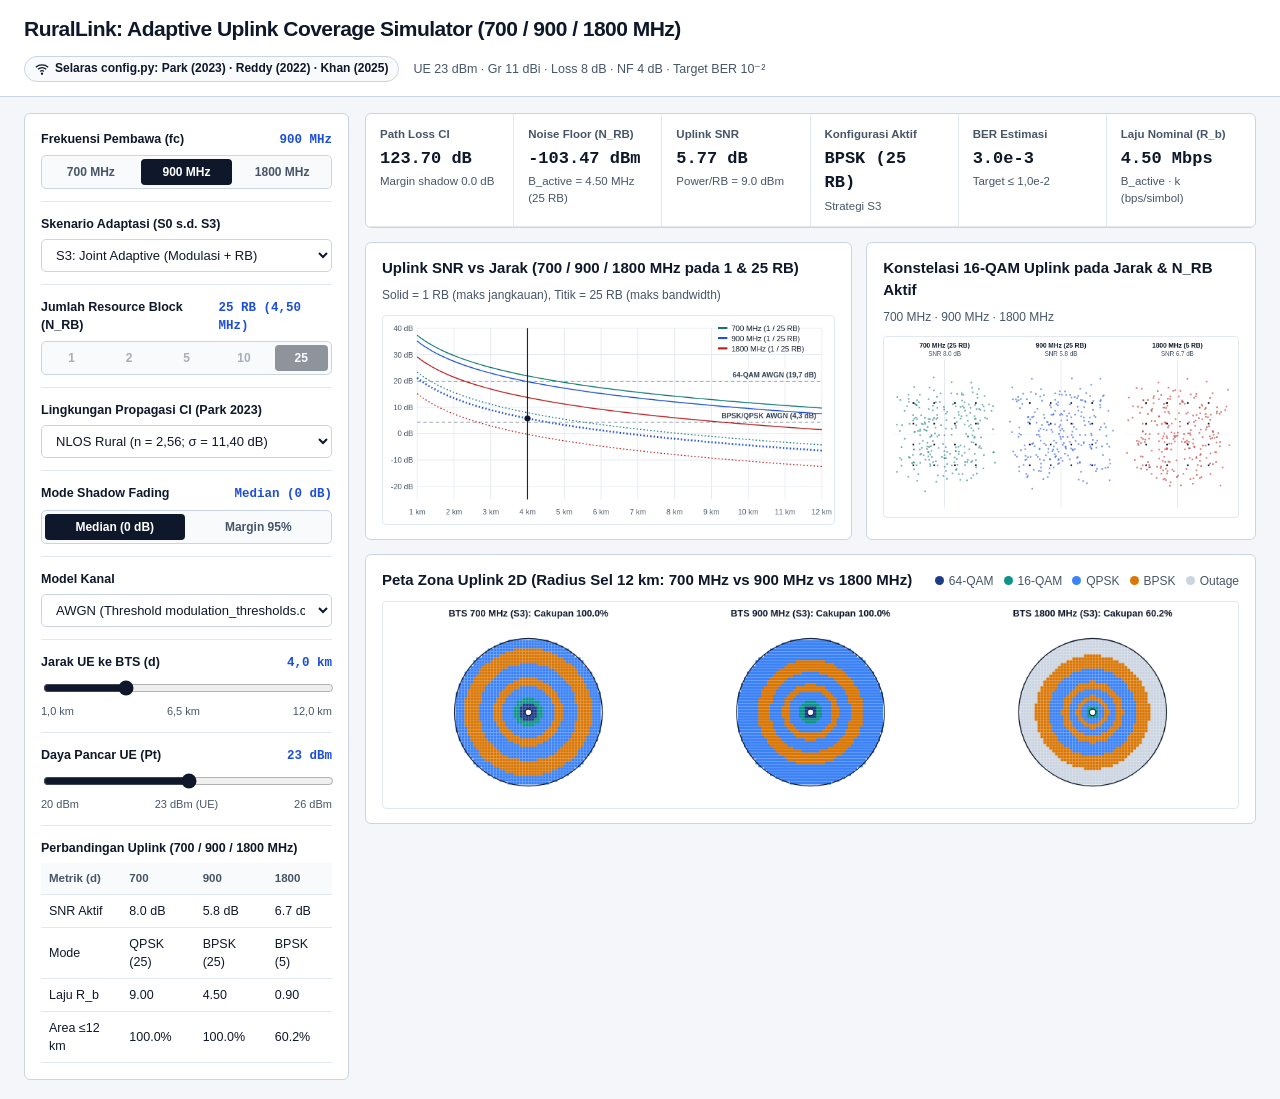
==== dashboard_rurallink.html @ 69328392 "feat: add standalone interactive RuralLink dashboard (700/900/1800 MHz)" ====
<!DOCTYPE html>
<html lang="id">
<head>
<meta charset="UTF-8" />
<meta name="viewport" content="width=device-width, initial-scale=1.0" />
<title>RuralLink: Adaptive Uplink Coverage Simulator (700 / 900 / 1800 MHz)</title>
<style>
  :root {
    --bg: #F4F6F9;
    --surface: #FFFFFF;
    --surface-alt: #F8FAFC;
    --ink: #0F172A;
    --ink-muted: #475569;
    --border: #CBD5E1;
    --border-soft: #E2E8F0;
    --accent-900: #1D4ED8;
    --accent-1800: #B91C1C;
    --accent-teal: #0F766E;
    --focus: #2563EB;
  }

  * { box-sizing: border-box; }

  ::selection {
    background: #DBEAFE;
    color: #0F172A;
  }

  ::-webkit-scrollbar { width: 8px; height: 8px; }
  ::-webkit-scrollbar-track { background: var(--bg); }
  ::-webkit-scrollbar-thumb { background: var(--border); border-radius: 4px; }
  ::-webkit-scrollbar-thumb:hover { background: var(--ink-muted); }

  body {
    margin: 0;
    background: var(--bg);
    color: var(--ink);
    font-family: -apple-system, BlinkMacSystemFont, "Segoe UI", Roboto, Helvetica, Arial, sans-serif;
    font-size: 14px;
    line-height: 1.45;
    -webkit-font-smoothing: antialiased;
  }

  .topbar {
    background: var(--surface);
    border-bottom: 1px solid var(--border);
    padding: 14px 24px;
    display: flex;
    flex-wrap: wrap;
    align-items: center;
    justify-content: space-between;
    gap: 12px;
  }

  .topbar h1 {
    margin: 0;
    font-size: 21px;
    font-weight: 700;
    letter-spacing: -0.025em;
    color: var(--ink);
  }

  .topbar-meta {
    font-size: 12.5px;
    color: var(--ink-muted);
    display: flex;
    gap: 14px;
    align-items: center;
    flex-wrap: wrap;
  }

  .pill-badge {
    display: inline-flex;
    align-items: center;
    gap: 6px;
    padding: 3px 10px;
    border: 1px solid var(--border);
    border-radius: 999px;
    background: var(--surface-alt);
    font-size: 12px;
    font-weight: 600;
    color: var(--ink);
    font-variant-numeric: tabular-nums;
  }

  .workbench {
    display: grid;
    grid-template-columns: 325px 1fr;
    gap: 16px;
    padding: 16px 24px 24px;
    max-width: 1480px;
    margin: 0 auto;
  }

  @media (max-width: 980px) {
    .workbench {
      grid-template-columns: 1fr;
      padding: 12px;
    }
  }

  .panel {
    background: var(--surface);
    border: 1px solid var(--border);
    border-radius: 6px;
  }

  .controls-rail {
    padding: 16px;
    display: flex;
    flex-direction: column;
    gap: 13px;
    align-self: start;
  }

  .control-group {
    display: flex;
    flex-direction: column;
    gap: 6px;
    padding-bottom: 12px;
    border-bottom: 1px solid var(--border-soft);
  }

  .control-group:last-of-type {
    border-bottom: none;
    padding-bottom: 0;
  }

  .control-label {
    display: flex;
    justify-content: space-between;
    align-items: baseline;
    font-size: 12.5px;
    font-weight: 600;
    color: var(--ink);
  }

  .val-readout {
    font-family: ui-monospace, SFMono-Regular, Menlo, Consolas, monospace;
    font-size: 12.5px;
    font-weight: 700;
    font-variant-numeric: tabular-nums;
    color: var(--accent-900);
  }

  .segmented {
    display: grid;
    gap: 4px;
    background: var(--surface-alt);
    border: 1px solid var(--border);
    border-radius: 5px;
    padding: 3px;
  }

  .segmented.two-col { grid-template-columns: repeat(2, 1fr); }
  .segmented.three-col { grid-template-columns: repeat(3, 1fr); }
  .segmented.five-col { grid-template-columns: repeat(5, 1fr); }

  .seg-btn {
    border: none;
    background: transparent;
    color: var(--ink-muted);
    font-size: 12px;
    font-weight: 600;
    padding: 6px 4px;
    border-radius: 4px;
    cursor: pointer;
    transition: background 0.12s ease, color 0.12s ease;
    font-variant-numeric: tabular-nums;
  }

  .seg-btn:hover {
    color: var(--ink);
    background: #E2E8F0;
  }

  .seg-btn.active {
    background: var(--ink);
    color: #FFFFFF;
  }

  .seg-btn:disabled {
    opacity: 0.45;
    cursor: not-allowed;
  }

  .seg-btn:focus-visible,
  select:focus-visible,
  input[type="range"]:focus-visible {
    outline: 2px solid var(--focus);
    outline-offset: 2px;
  }

  select {
    width: 100%;
    padding: 7px 10px;
    border: 1px solid var(--border);
    border-radius: 5px;
    background: var(--surface);
    color: var(--ink);
    font-size: 13px;
    font-weight: 500;
  }

  input[type="range"] {
    width: 100%;
    accent-color: var(--ink);
    cursor: pointer;
  }

  .range-bounds {
    display: flex;
    justify-content: space-between;
    font-size: 11px;
    color: var(--ink-muted);
    font-variant-numeric: tabular-nums;
  }

  .main-stage {
    display: flex;
    flex-direction: column;
    gap: 14px;
    min-width: 0;
  }

  .telemetry-strip {
    display: grid;
    grid-template-columns: repeat(6, 1fr);
    background: var(--surface);
    border: 1px solid var(--border);
    border-radius: 6px;
    overflow: hidden;
  }

  @media (max-width: 1180px) {
    .telemetry-strip { grid-template-columns: repeat(3, 1fr); }
  }

  @media (max-width: 600px) {
    .telemetry-strip { grid-template-columns: repeat(2, 1fr); }
  }

  .telemetry-cell {
    padding: 12px 14px;
    border-right: 1px solid var(--border-soft);
    border-bottom: 1px solid var(--border-soft);
  }

  .telemetry-cell:last-child { border-right: none; }

  .t-label {
    font-size: 11.5px;
    font-weight: 600;
    color: var(--ink-muted);
    margin-bottom: 4px;
  }

  .t-value {
    font-family: ui-monospace, SFMono-Regular, Menlo, Consolas, monospace;
    font-size: 17px;
    font-weight: 700;
    font-variant-numeric: tabular-nums;
    color: var(--ink);
  }

  .t-sub {
    font-size: 11.5px;
    color: var(--ink-muted);
    margin-top: 2px;
    font-variant-numeric: tabular-nums;
  }

  .charts-grid {
    display: grid;
    grid-template-columns: 1.25fr 1fr;
    gap: 14px;
  }

  @media (max-width: 1080px) {
    .charts-grid { grid-template-columns: 1fr; }
  }

  .chart-panel {
    padding: 14px 16px;
    display: flex;
    flex-direction: column;
    gap: 10px;
  }

  .chart-head {
    display: flex;
    justify-content: space-between;
    align-items: baseline;
    gap: 8px;
    flex-wrap: wrap;
  }

  .chart-head h2 {
    margin: 0;
    font-size: 15px;
    font-weight: 700;
    color: var(--ink);
  }

  .chart-note {
    font-size: 12px;
    color: var(--ink-muted);
  }

  canvas {
    width: 100%;
    display: block;
    background: #FFFFFF;
    border: 1px solid var(--border-soft);
    border-radius: 4px;
  }

  .compare-table {
    width: 100%;
    border-collapse: collapse;
    font-size: 12.5px;
    font-variant-numeric: tabular-nums;
  }

  .compare-table th,
  .compare-table td {
    padding: 7px 8px;
    text-align: left;
    border-bottom: 1px solid var(--border-soft);
  }

  .compare-table th {
    font-size: 11.5px;
    font-weight: 700;
    color: var(--ink-muted);
    background: var(--surface-alt);
  }

  .dot {
    display: inline-block;
    width: 9px;
    height: 9px;
    border-radius: 50%;
    margin-right: 5px;
  }
</style>
</head>
<body>
  <header class="topbar">
    <h1>RuralLink: Adaptive Uplink Coverage Simulator (700 / 900 / 1800 MHz)</h1>
    <div class="topbar-meta">
      <span class="pill-badge">
        <svg width="14" height="14" viewBox="0 0 24 24" fill="none" stroke="currentColor" stroke-width="2" aria-hidden="true">
          <path d="M5 12.55a11 11 0 0 1 14.08 0"/><path d="M1.42 9a16 16 0 0 1 21.16 0"/><path d="M8.53 16.11a6 6 0 0 1 6.95 0"/><circle cx="12" cy="20" r="1"/>
        </svg>
        Selaras config.py: Park (2023) · Reddy (2022) · Khan (2025)
      </span>
      <span>UE 23 dBm · Gr 11 dBi · Loss 8 dB · NF 4 dB · Target BER 10⁻²</span>
    </div>
  </header>

  <main class="workbench">
    <aside class="panel controls-rail" aria-label="Panel Parameter Uplink RuralLink">
      <div class="control-group">
        <div class="control-label">
          <span>Frekuensi Pembawa (fc)</span>
          <span class="val-readout" id="lblFreq">900 MHz</span>
        </div>
        <div class="segmented three-col" role="group" aria-label="Pilih Frekuensi">
          <button type="button" class="seg-btn" data-freq="700" aria-pressed="false">700 MHz</button>
          <button type="button" class="seg-btn active" data-freq="900" aria-pressed="true">900 MHz</button>
          <button type="button" class="seg-btn" data-freq="1800" aria-pressed="false">1800 MHz</button>
        </div>
      </div>

      <div class="control-group">
        <label class="control-label" for="selStrategy">Skenario Adaptasi (S0 s.d. S3)</label>
        <select id="selStrategy">
          <option value="S3" selected>S3: Joint Adaptive (Modulasi + RB)</option>
          <option value="S1">S1: Adaptive Modulasi (Fixed 25 RB)</option>
          <option value="S2">S2: Adaptive Bandwidth (Fixed QPSK)</option>
          <option value="S0">S0: Baseline Fixed (QPSK + 25 RB)</option>
          <option value="MANUAL">Manual (Kunci N_RB Pilihan)</option>
        </select>
      </div>

      <div class="control-group">
        <div class="control-label">
          <span>Jumlah Resource Block (N_RB)</span>
          <span class="val-readout" id="lblRb">25 RB (4,50 MHz)</span>
        </div>
        <div class="segmented five-col" role="group" aria-label="Pilih Jumlah RB">
          <button type="button" class="seg-btn" data-rb="1" aria-pressed="false">1</button>
          <button type="button" class="seg-btn" data-rb="2" aria-pressed="false">2</button>
          <button type="button" class="seg-btn" data-rb="5" aria-pressed="false">5</button>
          <button type="button" class="seg-btn" data-rb="10" aria-pressed="false">10</button>
          <button type="button" class="seg-btn active" data-rb="25" aria-pressed="true">25</button>
        </div>
      </div>

      <div class="control-group">
        <label class="control-label" for="selEnv">Lingkungan Propagasi CI (Park 2023)</label>
        <select id="selEnv">
          <option value="NLOS" selected>NLOS Rural (n = 2,56; σ = 11,40 dB)</option>
          <option value="LOS">LOS Rural (n = 2,16; σ = 3,07 dB)</option>
        </select>
      </div>

      <div class="control-group">
        <div class="control-label">
          <span>Mode Shadow Fading</span>
          <span class="val-readout" id="lblShadow">Median (0 dB)</span>
        </div>
        <div class="segmented two-col" role="group" aria-label="Mode Shadow Fading">
          <button type="button" class="seg-btn active" data-shadow="median" aria-pressed="true">Median (0 dB)</button>
          <button type="button" class="seg-btn" data-shadow="margin95" aria-pressed="false">Margin 95%</button>
        </div>
      </div>

      <div class="control-group">
        <label class="control-label" for="selChannel">Model Kanal</label>
        <select id="selChannel">
          <option value="AWGN" selected>AWGN (Threshold modulation_thresholds.csv)</option>
          <option value="Rayleigh">Rayleigh Fading (Multipath NLOS)</option>
        </select>
      </div>

      <div class="control-group">
        <label class="control-label" for="rngDist">
          <span>Jarak UE ke BTS (d)</span>
          <span class="val-readout" id="lblDist">4,0 km</span>
        </label>
        <input id="rngDist" type="range" min="1.0" max="12.0" step="0.2" value="4.0" />
        <div class="range-bounds"><span>1,0 km</span><span>6,5 km</span><span>12,0 km</span></div>
      </div>

      <div class="control-group">
        <label class="control-label" for="rngPt">
          <span>Daya Pancar UE (Pt)</span>
          <span class="val-readout" id="lblPt">23 dBm</span>
        </label>
        <input id="rngPt" type="range" min="20" max="26" step="1" value="23" />
        <div class="range-bounds"><span>20 dBm</span><span>23 dBm (UE)</span><span>26 dBm</span></div>
      </div>

      <div class="control-group">
        <div class="control-label"><span>Perbandingan Uplink (700 / 900 / 1800 MHz)</span></div>
        <table class="compare-table" aria-label="Perbandingan 700, 900, dan 1800 MHz">
          <thead>
            <tr>
              <th>Metrik (d)</th>
              <th>700</th>
              <th>900</th>
              <th>1800</th>
            </tr>
          </thead>
          <tbody>
            <tr>
              <td>SNR Aktif</td>
              <td id="cmpSnr700">-</td>
              <td id="cmpSnr900">-</td>
              <td id="cmpSnr1800">-</td>
            </tr>
            <tr>
              <td>Mode</td>
              <td id="cmpMod700">-</td>
              <td id="cmpMod900">-</td>
              <td id="cmpMod1800">-</td>
            </tr>
            <tr>
              <td>Laju R_b</td>
              <td id="cmpRate700">-</td>
              <td id="cmpRate900">-</td>
              <td id="cmpRate1800">-</td>
            </tr>
            <tr>
              <td>Area ≤12 km</td>
              <td id="cmpCov700">-</td>
              <td id="cmpCov900">-</td>
              <td id="cmpCov1800">-</td>
            </tr>
          </tbody>
        </table>
      </div>
    </aside>

    <section class="main-stage">
      <div class="telemetry-strip" aria-label="Hasil Pembacaan Uplink Langsung">
        <div class="telemetry-cell">
          <div class="t-label">Path Loss CI</div>
          <div class="t-value" id="kpiPl">-</div>
          <div class="t-sub" id="kpiPlSub">Margin 0,0 dB</div>
        </div>
        <div class="telemetry-cell">
          <div class="t-label">Noise Floor (N_RB)</div>
          <div class="t-value" id="kpiNoise">-</div>
          <div class="t-sub" id="kpiNoiseSub">B_active = 4,50 MHz</div>
        </div>
        <div class="telemetry-cell">
          <div class="t-label">Uplink SNR</div>
          <div class="t-value" id="kpiSnr">-</div>
          <div class="t-sub" id="kpiSnrSub">P/RB = 9,0 dBm</div>
        </div>
        <div class="telemetry-cell">
          <div class="t-label">Konfigurasi Aktif</div>
          <div class="t-value" id="kpiMode">-</div>
          <div class="t-sub" id="kpiModeSub">Strategi S3</div>
        </div>
        <div class="telemetry-cell">
          <div class="t-label">BER Estimasi</div>
          <div class="t-value" id="kpiBer">-</div>
          <div class="t-sub">Target ≤ 1,0e-2</div>
        </div>
        <div class="telemetry-cell">
          <div class="t-label">Laju Nominal (R_b)</div>
          <div class="t-value" id="kpiRate">-</div>
          <div class="t-sub">B_active · k (bps/simbol)</div>
        </div>
      </div>

      <div class="charts-grid">
        <article class="panel chart-panel">
          <div class="chart-head">
            <h2>Uplink SNR vs Jarak (700 / 900 / 1800 MHz pada 1 &amp; 25 RB)</h2>
            <span class="chart-note">Solid = 1 RB (maks jangkauan), Titik = 25 RB (maks bandwidth)</span>
          </div>
          <canvas id="cvSnr" width="660" height="305"></canvas>
        </article>

        <article class="panel chart-panel">
          <div class="chart-head">
            <h2>Konstelasi 16-QAM Uplink pada Jarak &amp; N_RB Aktif</h2>
            <span class="chart-note">700 MHz · 900 MHz · 1800 MHz</span>
          </div>
          <canvas id="cvConst" width="600" height="305"></canvas>
        </article>
      </div>

      <article class="panel chart-panel">
        <div class="chart-head">
          <h2>Peta Zona Uplink 2D (Radius Sel 12 km: 700 MHz vs 900 MHz vs 1800 MHz)</h2>
          <span class="chart-note">
            <span class="dot" style="background:#1E3A8A"></span>64-QAM
            &nbsp;&nbsp;<span class="dot" style="background:#0D9488"></span>16-QAM
            &nbsp;&nbsp;<span class="dot" style="background:#3B82F6"></span>QPSK
            &nbsp;&nbsp;<span class="dot" style="background:#D97706"></span>BPSK
            &nbsp;&nbsp;<span class="dot" style="background:#CBD5E1"></span>Outage
          </span>
        </div>
        <canvas id="cvMap" width="1180" height="285"></canvas>
      </article>
    </section>
  </main>

<script>
(function () {
  "use strict";

  // Konstanta selaras 100% dengan config.py (rural-link-main)
  const RB_HZ = 180000;
  const RB_CHOICES = [1, 2, 5, 10, 25];
  const GT_UE = 0.0;
  const GR_BTS = 11.0;
  const L_FEEDER = 5.0;
  const L_BODY = 3.0;
  const NF_DB = 4.0;
  const N0_DBM_HZ = -174.0;
  const BER_TARGET = 0.01;
  const SHADOW_Z_95 = 1.645;

  const CI_PARAMS = {
    LOS:  { n: 2.16, sigma: 3.07 },
    NLOS: { n: 2.56, sigma: 11.40 }
  };

  const MODS = [
    { M: 64, name: "64-QAM", k: 6, color: "#1E3A8A" },
    { M: 16, name: "16-QAM", k: 4, color: "#0D9488" },
    { M: 4,  name: "QPSK",   k: 2, color: "#3B82F6" },
    { M: 2,  name: "BPSK",   k: 1, color: "#D97706" }
  ];

  const state = {
    freq: 900,
    strategy: "S3",
    nRb: 25,
    env: "NLOS",
    shadow: "median",
    channel: "AWGN",
    dist: 4.0,
    pt: 23
  };

  function erfcApprox(x) {
    if (x < 0) return 2 - erfcApprox(-x);
    const t = 1 / (1 + 0.3275911 * x);
    const poly = t * (0.254829592 + t * (-0.284496736 + t * (1.421413741 + t * (-1.453152027 + t * 1.061405429))));
    return poly * Math.exp(-x * x);
  }

  function calcPathLoss(freqMhz, distKm, envKey, shadowMode) {
    const p = CI_PARAMS[envKey];
    const dM = Math.max(distKm, 0.001) * 1000.0;
    const fspl1m = 32.4 + 20.0 * Math.log10(freqMhz / 1000.0);
    const margin = shadowMode === "margin95" ? SHADOW_Z_95 * p.sigma : 0.0;
    const pl = fspl1m + 10.0 * p.n * Math.log10(dM) + margin;
    return { pl, margin };
  }

  function calcLinkBudget(freqMhz, distKm, nRb, envKey, shadowMode, ptDbm) {
    const { pl, margin } = calcPathLoss(freqMhz, distKm, envKey, shadowMode);
    const bActive = nRb * RB_HZ;
    const pr = ptDbm + GT_UE + GR_BTS - pl - L_FEEDER - L_BODY;
    const noiseDbm = N0_DBM_HZ + 10.0 * Math.log10(bActive) + NF_DB;
    const snrDb = pr - noiseDbm;
    const pPerRb = ptDbm - 10.0 * Math.log10(nRb);
    return { pl, margin, bActive, pr, noiseDbm, snrDb, pPerRb };
  }

  function theoreticalBer(M, ebn0Db, channel) {
    const ebn0 = Math.pow(10.0, ebn0Db / 10.0);
    const k = Math.log2(M);
    if (channel === "AWGN") {
      if (M <= 4) return 0.5 * erfcApprox(Math.sqrt(ebn0));
      const a = (4.0 / k) * (1.0 - 1.0 / Math.sqrt(M));
      return a * 0.5 * erfcApprox(Math.sqrt((3.0 * k * ebn0) / (2.0 * (M - 1.0))));
    }
    if (M <= 4) return 0.5 * (1.0 - Math.sqrt(ebn0 / (1.0 + ebn0)));
    const g = (1.5 * k * ebn0) / (M - 1.0);
    return (4.0 / k) * (1.0 - 1.0 / Math.sqrt(M)) * 0.5 * (1.0 - Math.sqrt(g / (1.0 + g)));
  }

  function evaluateStrategy(freqMhz, distKm) {
    const strat = state.strategy;
    const fixedRb = state.nRb;

    if (strat === "S0") {
      const lb = calcLinkBudget(freqMhz, distKm, 25, state.env, state.shadow, state.pt);
      const qpsk = MODS[2];
      const ber = theoreticalBer(qpsk.M, lb.snrDb - 10 * Math.log10(qpsk.k), state.channel);
      if (ber <= BER_TARGET) {
        return { ...lb, nRb: 25, mod: qpsk, ber, rateMbps: (25 * RB_HZ * qpsk.k) / 1e6 };
      }
      return { ...lb, nRb: 25, mod: { M: 0, name: "Outage", k: 0, color: "#CBD5E1" }, ber, rateMbps: 0 };
    }

    if (strat === "S1" || strat === "MANUAL") {
      const rbUse = strat === "S1" ? 25 : fixedRb;
      const lb = calcLinkBudget(freqMhz, distKm, rbUse, state.env, state.shadow, state.pt);
      for (const m of MODS) {
        const ber = theoreticalBer(m.M, lb.snrDb - 10 * Math.log10(m.k), state.channel);
        if (ber <= BER_TARGET) {
          return { ...lb, nRb: rbUse, mod: m, ber, rateMbps: (rbUse * RB_HZ * m.k) / 1e6 };
        }
      }
      const berBpsk = theoreticalBer(2, lb.snrDb, state.channel);
      return { ...lb, nRb: rbUse, mod: { M: 0, name: "Outage", k: 0, color: "#CBD5E1" }, ber: berBpsk, rateMbps: 0 };
    }

    if (strat === "S2") {
      const qpsk = MODS[2];
      for (let i = RB_CHOICES.length - 1; i >= 0; i--) {
        const rb = RB_CHOICES[i];
        const lb = calcLinkBudget(freqMhz, distKm, rb, state.env, state.shadow, state.pt);
        const ber = theoreticalBer(qpsk.M, lb.snrDb - 10 * Math.log10(qpsk.k), state.channel);
        if (ber <= BER_TARGET) {
          return { ...lb, nRb: rb, mod: qpsk, ber, rateMbps: (rb * RB_HZ * qpsk.k) / 1e6 };
        }
      }
      const lb1 = calcLinkBudget(freqMhz, distKm, 1, state.env, state.shadow, state.pt);
      const ber1 = theoreticalBer(2, lb1.snrDb - 10 * Math.log10(2), state.channel);
      return { ...lb1, nRb: 1, mod: { M: 0, name: "Outage", k: 0, color: "#CBD5E1" }, ber: ber1, rateMbps: 0 };
    }

    // S3: Joint Adaptive (pilih pasangan (M, N_RB) yang memenuhi BER <= 0.01 dengan R_b tertinggi)
    let best = null;
    for (const rb of RB_CHOICES) {
      const lb = calcLinkBudget(freqMhz, distKm, rb, state.env, state.shadow, state.pt);
      for (const m of MODS) {
        const ber = theoreticalBer(m.M, lb.snrDb - 10 * Math.log10(m.k), state.channel);
        if (ber <= BER_TARGET) {
          const rateMbps = (rb * RB_HZ * m.k) / 1e6;
          if (!best || rateMbps > best.rateMbps + 1e-9 || (Math.abs(rateMbps - best.rateMbps) <= 1e-9 && ber < best.ber)) {
            best = { ...lb, nRb: rb, mod: m, ber, rateMbps };
          }
        }
      }
    }
    if (best) return best;
    const lbFallback = calcLinkBudget(freqMhz, distKm, 1, state.env, state.shadow, state.pt);
    const berFallback = theoreticalBer(2, lbFallback.snrDb, state.channel);
    return { ...lbFallback, nRb: 1, mod: { M: 0, name: "Outage", k: 0, color: "#CBD5E1" }, ber: berFallback, rateMbps: 0 };
  }

  function pseudoRand(seed) {
    const x = Math.sin(seed * 12.9898 + 78.233) * 43758.5453;
    return x - Math.floor(x);
  }
  function gaussianPair(seed) {
    const u1 = Math.max(pseudoRand(seed), 1e-6);
    const u2 = pseudoRand(seed + 0.37);
    const r = Math.sqrt(-2 * Math.log(u1));
    return [r * Math.cos(2 * Math.PI * u2), r * Math.sin(2 * Math.PI * u2)];
  }

  function setupCanvas(id, logicalW, logicalH) {
    const cv = document.getElementById(id);
    const dpr = Math.min(window.devicePixelRatio || 1, 2.5);
    if (cv.width !== Math.round(logicalW * dpr) || cv.height !== Math.round(logicalH * dpr)) {
      cv.width = Math.round(logicalW * dpr);
      cv.height = Math.round(logicalH * dpr);
    }
    const ctx = cv.getContext("2d");
    ctx.setTransform(dpr, 0, 0, dpr, 0, 0);
    ctx.clearRect(0, 0, logicalW, logicalH);
    return { ctx, W: logicalW, H: logicalH };
  }

  function drawSnrChart(activeRb) {
    const { ctx, W, H } = setupCanvas("cvSnr", 660, 305);
    const pad = { l: 50, r: 18, t: 18, b: 36 };
    const pw = W - pad.l - pad.r;
    const ph = H - pad.t - pad.b;
    const yMin = -25, yMax = 40;
    const xToPx = (d) => pad.l + ((d - 1.0) / 11.0) * pw;
    const yToPx = (s) => pad.t + ((yMax - Math.max(yMin, Math.min(yMax, s))) / (yMax - yMin)) * ph;

    ctx.strokeStyle = "#E2E8F0";
    ctx.lineWidth = 1;
    ctx.fillStyle = "#475569";
    ctx.font = "11px sans-serif";
    for (let y = -20; y <= 40; y += 10) {
      const py = yToPx(y);
      ctx.beginPath(); ctx.moveTo(pad.l, py); ctx.lineTo(W - pad.r, py); ctx.stroke();
      ctx.textAlign = "right";
      ctx.fillText(y + " dB", pad.l - 6, py + 4);
    }
    for (let d = 1; d <= 12; d += 1) {
      const px = xToPx(d);
      ctx.beginPath(); ctx.moveTo(px, pad.t); ctx.lineTo(px, H - pad.b); ctx.stroke();
      ctx.textAlign = "center";
      ctx.fillText(d + " km", px, H - 14);
    }

    // Garis ambang AWGN modulation_thresholds.csv: BPSK (4.32 dB) & 64-QAM (19.74 dB)
    const thresholds = [
      { val: 4.323, label: "BPSK/QPSK AWGN (4,3 dB)" },
      { val: 19.735, label: "64-QAM AWGN (19,7 dB)" }
    ];
    thresholds.forEach((th) => {
      const py = yToPx(th.val);
      ctx.save();
      ctx.setLineDash([5, 4]);
      ctx.strokeStyle = "#64748B";
      ctx.lineWidth = 1.2;
      ctx.beginPath(); ctx.moveTo(pad.l, py); ctx.lineTo(W - pad.r, py); ctx.stroke();
      ctx.restore();

      ctx.font = "600 10.5px sans-serif";
      const tw = ctx.measureText(th.label).width;
      const bx = W - pad.r - tw - 12;
      const by = py - 18;
      ctx.fillStyle = "rgba(255, 255, 255, 0.94)";
      ctx.fillRect(bx, by, tw + 8, 15);
      ctx.fillStyle = "#334155";
      ctx.textAlign = "right";
      ctx.fillText(th.label, W - pad.r - 8, py - 6);
    });

    // Kurva 700, 900 & 1800 pada 1 RB (solid) dan 25 RB (titik)
    const lines = [
      { f: 700,  rb: 1,  col: "#0F766E", dash: [] },
      { f: 700,  rb: 25, col: "#0F766E", dash: [2, 3] },
      { f: 900,  rb: 1,  col: "#1D4ED8", dash: [] },
      { f: 900,  rb: 25, col: "#1D4ED8", dash: [2, 3] },
      { f: 1800, rb: 1,  col: "#B91C1C", dash: [] },
      { f: 1800, rb: 25, col: "#B91C1C", dash: [2, 3] }
    ];
    if (activeRb !== 1 && activeRb !== 25) {
      const activeCol = state.freq === 700 ? "#0F766E" : (state.freq === 900 ? "#1D4ED8" : "#B91C1C");
      lines.push({ f: state.freq, rb: activeRb, col: activeCol, dash: [6, 3] });
    }

    lines.forEach((ln) => {
      ctx.save();
      ctx.strokeStyle = ln.col;
      ctx.lineWidth = (ln.f === state.freq && ln.rb === activeRb) ? 2.8 : 1.5;
      ctx.setLineDash(ln.dash);
      ctx.beginPath();
      for (let i = 0; i <= 110; i++) {
        const d = 1.0 + i * 0.1;
        const { snrDb } = calcLinkBudget(ln.f, d, ln.rb, state.env, state.shadow, state.pt);
        const px = xToPx(d), py = yToPx(snrDb);
        if (i === 0) ctx.moveTo(px, py); else ctx.lineTo(px, py);
      }
      ctx.stroke();
      ctx.restore();
    });

    // Kursor jarak aktif
    const cx = xToPx(state.dist);
    ctx.strokeStyle = "#0F172A";
    ctx.lineWidth = 1.2;
    ctx.beginPath(); ctx.moveTo(cx, pad.t); ctx.lineTo(cx, H - pad.b); ctx.stroke();
    const curSnr = calcLinkBudget(state.freq, state.dist, activeRb, state.env, state.shadow, state.pt).snrDb;
    ctx.fillStyle = "#0F172A";
    ctx.beginPath(); ctx.arc(cx, yToPx(curSnr), 4.5, 0, 2 * Math.PI); ctx.fill();

    // Legenda kanan atas
    const leg = [
      { txt: "700 MHz (1 / 25 RB)",  col: "#0F766E" },
      { txt: "900 MHz (1 / 25 RB)",  col: "#1D4ED8" },
      { txt: "1800 MHz (1 / 25 RB)", col: "#B91C1C" }
    ];
    leg.forEach((item, idx) => {
      const ly = 22 + idx * 15;
      ctx.fillStyle = item.col;
      ctx.fillRect(W - 170, ly - 6, 14, 3);
      ctx.fillStyle = "#0F172A";
      ctx.textAlign = "left";
      ctx.font = "11px sans-serif";
      ctx.fillText(item.txt, W - 150, ly);
    });
  }

  function drawConstellations(rb700, rb900, rb1800) {
    const { ctx, W, H } = setupCanvas("cvConst", 600, 305);
    const colW = (W - 32) / 3;
    const panels = [
      { f: 700,  rb: rb700,  col: "#0F766E", x0: 8,             w: colW },
      { f: 900,  rb: rb900,  col: "#1D4ED8", x0: 16 + colW,     w: colW },
      { f: 1800, rb: rb1800, col: "#B91C1C", x0: 24 + 2 * colW, w: colW }
    ];
    const lvls = [-3, -1, 1, 3].map(v => v / Math.sqrt(10));

    panels.forEach((p) => {
      const { snrDb } = calcLinkBudget(p.f, state.dist, p.rb, state.env, state.shadow, state.pt);
      const snrLin = Math.max(Math.pow(10, snrDb / 10), 0.05);
      const sigma = Math.sqrt(1 / (2 * snrLin));

      const cx = p.x0 + p.w / 2;
      const cy = H / 2 + 12;
      const scale = Math.min(p.w, H - 60) / 3.4;

      ctx.strokeStyle = "#E2E8F0";
      ctx.lineWidth = 1;
      ctx.beginPath();
      ctx.moveTo(p.x0 + 6, cy); ctx.lineTo(p.x0 + p.w - 6, cy);
      ctx.moveTo(cx, 38); ctx.lineTo(cx, H - 16);
      ctx.stroke();

      ctx.fillStyle = "#0F172A";
      ctx.font = "bold 11px sans-serif";
      ctx.textAlign = "center";
      ctx.fillText(`${p.f} MHz (${p.rb} RB)`, cx, 18);
      ctx.font = "10.5px sans-serif";
      ctx.fillStyle = "#475569";
      ctx.fillText(`SNR ${snrDb.toFixed(1)} dB`, cx, 32);

      ctx.fillStyle = p.col;
      ctx.globalAlpha = 0.55;
      for (let i = 0; i < 256; i++) {
        const si = lvls[i % 4];
        const sq = lvls[Math.floor(i / 4) % 4];
        const [ni, nq] = gaussianPair(i * 1.7 + p.f);
        const rx = cx + (si + ni * sigma) * scale;
        const ry = cy - (sq + nq * sigma) * scale;
        if (rx > p.x0 + 4 && rx < p.x0 + p.w - 4 && ry > 36 && ry < H - 14) {
          ctx.fillRect(rx - 1.4, ry - 1.4, 2.8, 2.8);
        }
      }
      ctx.globalAlpha = 1.0;

      ctx.fillStyle = "#0F172A";
      for (const si of lvls) {
        for (const sq of lvls) {
          ctx.fillRect(cx + si * scale - 1.4, cy - sq * scale - 1.4, 2.8, 2.8);
        }
      }
    });
  }

  function drawCoverageMap() {
    const { ctx, W, H } = setupCanvas("cvMap", 1180, 285);
    const panels = [
      { f: 700,  cx: W * 0.17 },
      { f: 900,  cx: W * 0.50 },
      { f: 1800, cx: W * 0.83 }
    ];
    const R_px = 102;
    const step = 4;
    const covStats = {};

    panels.forEach((p) => {
      const cy = H / 2 + 10;
      let totalIn = 0, coveredIn = 0;

      for (let dx = -R_px; dx <= R_px; dx += step) {
        for (let dy = -R_px; dy <= R_px; dy += step) {
          const rPx = Math.sqrt(dx * dx + dy * dy);
          if (rPx > R_px) continue;
          const dKm = Math.max((rPx / R_px) * 12.0, 0.2);
          const ev = evaluateStrategy(p.f, dKm);
          totalIn++;
          if (ev.mod.M > 0) coveredIn++;
          ctx.fillStyle = ev.mod.color;
          ctx.fillRect(p.cx + dx - step / 2, cy + dy - step / 2, step, step);
        }
      }

      ctx.strokeStyle = "#0F172A";
      ctx.lineWidth = 1.4;
      ctx.beginPath(); ctx.arc(p.cx, cy, R_px, 0, 2 * Math.PI); ctx.stroke();

      ctx.fillStyle = "#FFFFFF";
      ctx.strokeStyle = "#0F172A";
      ctx.beginPath(); ctx.arc(p.cx, cy, 4.5, 0, 2 * Math.PI); ctx.fill(); ctx.stroke();

      const pct = (100 * coveredIn) / Math.max(totalIn, 1);
      covStats[p.f] = pct;

      ctx.fillStyle = "#0F172A";
      ctx.font = "bold 13px sans-serif";
      ctx.textAlign = "center";
      ctx.fillText(`BTS ${p.f} MHz (${state.strategy}): Cakupan ${pct.toFixed(1)}%`, p.cx, 20);
    });

    return covStats;
  }

  function updateRbButtonsState() {
    const manualAllowed = state.strategy === "MANUAL";
    document.querySelectorAll("[data-rb]").forEach((btn) => {
      btn.disabled = !manualAllowed;
    });
  }

  function updateAll() {
    const resCur = evaluateStrategy(state.freq, state.dist);
    const res700 = evaluateStrategy(700, state.dist);
    const res900 = evaluateStrategy(900, state.dist);
    const res1800 = evaluateStrategy(1800, state.dist);

    document.getElementById("lblFreq").textContent = `${state.freq} MHz`;
    document.getElementById("lblRb").textContent = `${resCur.nRb} RB (${(resCur.bActive / 1e6).toFixed(2).replace(".", ",")} MHz)`;
    document.getElementById("lblShadow").textContent = state.shadow === "median" ? "Median (0 dB)" : `Margin 95% (${resCur.margin.toFixed(1)} dB)`;
    document.getElementById("lblDist").textContent = `${state.dist.toFixed(1).replace(".", ",")} km`;
    document.getElementById("lblPt").textContent = `${state.pt} dBm`;

    document.getElementById("kpiPl").textContent = `${resCur.pl.toFixed(2)} dB`;
    document.getElementById("kpiPlSub").textContent = `Margin shadow ${resCur.margin.toFixed(1)} dB`;
    document.getElementById("kpiNoise").textContent = `${resCur.noiseDbm.toFixed(2)} dBm`;
    document.getElementById("kpiNoiseSub").textContent = `B_active = ${(resCur.bActive / 1e6).toFixed(2)} MHz (${resCur.nRb} RB)`;
    document.getElementById("kpiSnr").textContent = `${resCur.snrDb.toFixed(2)} dB`;
    document.getElementById("kpiSnrSub").textContent = `Power/RB = ${resCur.pPerRb.toFixed(1)} dBm`;

    document.getElementById("kpiMode").textContent = `${resCur.mod.name} (${resCur.nRb} RB)`;
    document.getElementById("kpiMode").style.color = resCur.mod.M === 0 ? "#B91C1C" : "#0F172A";
    document.getElementById("kpiModeSub").textContent = `Strategi ${state.strategy}`;
    document.getElementById("kpiBer").textContent = resCur.ber < 1e-6 ? "< 1e-6" : resCur.ber.toExponential(1);
    document.getElementById("kpiRate").textContent = `${resCur.rateMbps.toFixed(2)} Mbps`;

    drawSnrChart(resCur.nRb);
    drawConstellations(res700.nRb, res900.nRb, res1800.nRb);
    const covStats = drawCoverageMap();

    document.getElementById("cmpSnr700").textContent = `${res700.snrDb.toFixed(1)} dB`;
    document.getElementById("cmpSnr900").textContent = `${res900.snrDb.toFixed(1)} dB`;
    document.getElementById("cmpSnr1800").textContent = `${res1800.snrDb.toFixed(1)} dB`;
    document.getElementById("cmpMod700").textContent = `${res700.mod.name} (${res700.nRb})`;
    document.getElementById("cmpMod900").textContent = `${res900.mod.name} (${res900.nRb})`;
    document.getElementById("cmpMod1800").textContent = `${res1800.mod.name} (${res1800.nRb})`;
    document.getElementById("cmpRate700").textContent = `${res700.rateMbps.toFixed(2)}`;
    document.getElementById("cmpRate900").textContent = `${res900.rateMbps.toFixed(2)}`;
    document.getElementById("cmpRate1800").textContent = `${res1800.rateMbps.toFixed(2)}`;
    document.getElementById("cmpCov700").textContent = `${covStats[700].toFixed(1)}%`;
    document.getElementById("cmpCov900").textContent = `${covStats[900].toFixed(1)}%`;
    document.getElementById("cmpCov1800").textContent = `${covStats[1800].toFixed(1)}%`;
  }

  document.querySelectorAll("[data-freq]").forEach((btn) => {
    btn.addEventListener("click", () => {
      document.querySelectorAll("[data-freq]").forEach((b) => {
        b.classList.remove("active"); b.setAttribute("aria-pressed", "false");
      });
      btn.classList.add("active"); btn.setAttribute("aria-pressed", "true");
      state.freq = Number(btn.dataset.freq);
      updateAll();
    });
  });

  document.querySelectorAll("[data-rb]").forEach((btn) => {
    btn.addEventListener("click", () => {
      document.querySelectorAll("[data-rb]").forEach((b) => {
        b.classList.remove("active"); b.setAttribute("aria-pressed", "false");
      });
      btn.classList.add("active"); btn.setAttribute("aria-pressed", "true");
      state.nRb = Number(btn.dataset.rb);
      updateAll();
    });
  });

  document.querySelectorAll("[data-shadow]").forEach((btn) => {
    btn.addEventListener("click", () => {
      document.querySelectorAll("[data-shadow]").forEach((b) => {
        b.classList.remove("active"); b.setAttribute("aria-pressed", "false");
      });
      btn.classList.add("active"); btn.setAttribute("aria-pressed", "true");
      state.shadow = btn.dataset.shadow;
      updateAll();
    });
  });

  document.getElementById("selStrategy").addEventListener("change", (e) => {
    state.strategy = e.target.value;
    updateRbButtonsState();
    updateAll();
  });
  document.getElementById("selEnv").addEventListener("change", (e) => {
    state.env = e.target.value; updateAll();
  });
  document.getElementById("selChannel").addEventListener("change", (e) => {
    state.channel = e.target.value; updateAll();
  });
  document.getElementById("rngDist").addEventListener("input", (e) => {
    state.dist = Number(e.target.value); updateAll();
  });
  document.getElementById("rngPt").addEventListener("input", (e) => {
    state.pt = Number(e.target.value); updateAll();
  });

  updateRbButtonsState();
  updateAll();
})();
</script>
</body>
</html>
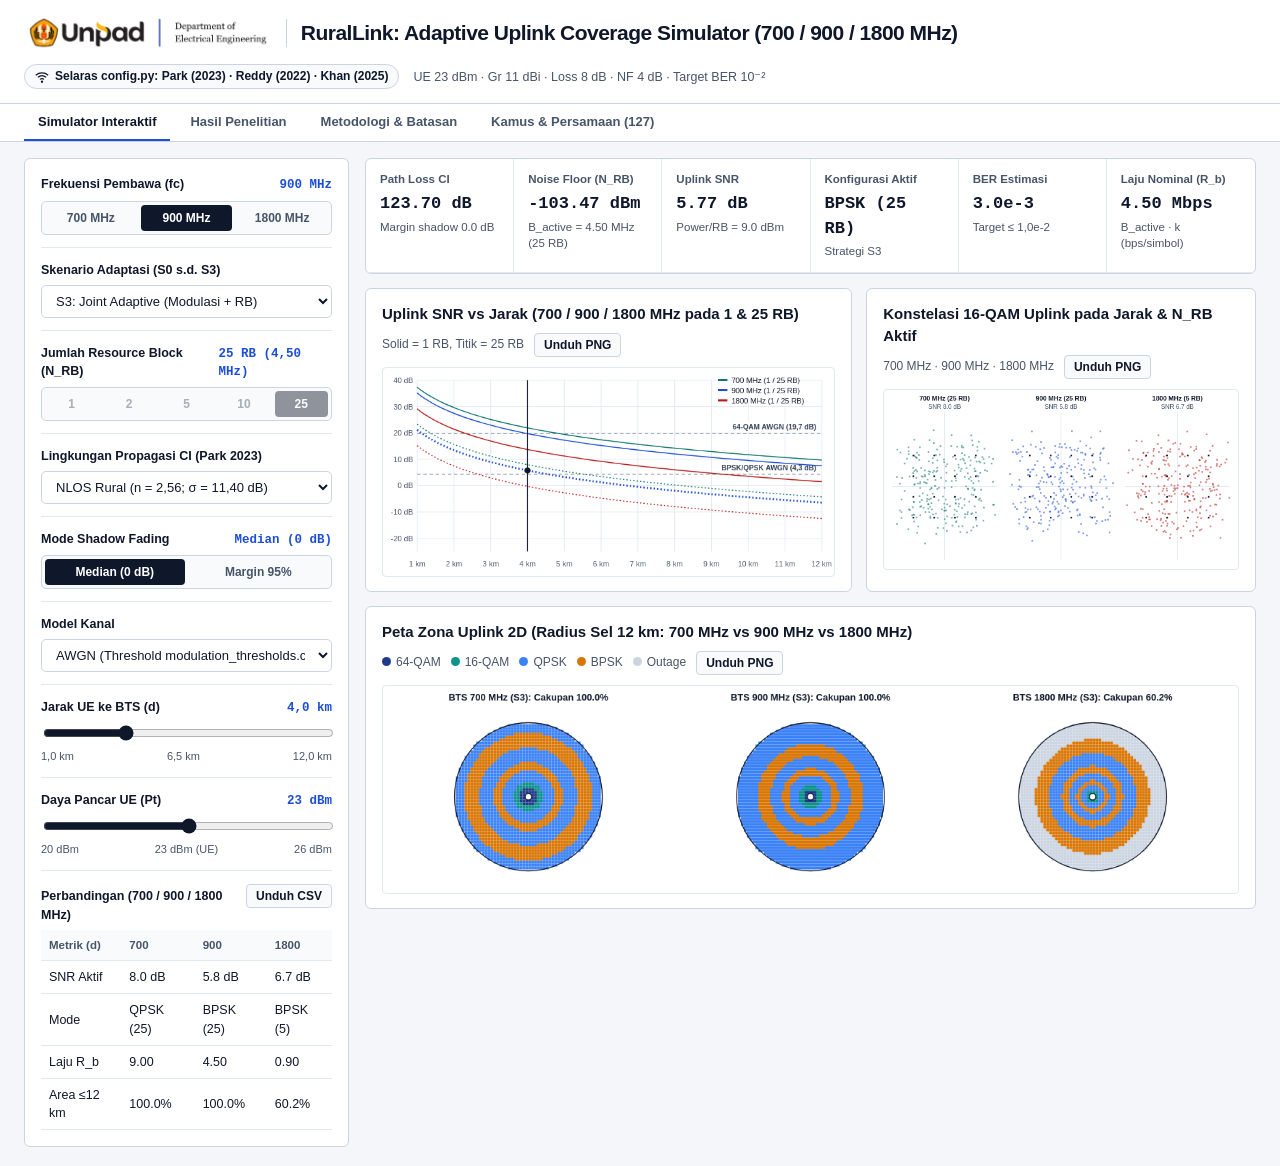
==== commit 5a5a49ae: "feat(web): adopt original RuralLink static dashboard" ====
--- a/dashboard_rurallink.html
+++ b/dashboard_rurallink.html
@@ -1,1037 +1,1874 @@
-<!DOCTYPE html>
-<html lang="id">
-<head>
-<meta charset="UTF-8" />
-<meta name="viewport" content="width=device-width, initial-scale=1.0" />
-<title>RuralLink: Adaptive Uplink Coverage Simulator (700 / 900 / 1800 MHz)</title>
-<style>
-  :root {
-    --bg: #F4F6F9;
-    --surface: #FFFFFF;
-    --surface-alt: #F8FAFC;
-    --ink: #0F172A;
-    --ink-muted: #475569;
-    --border: #CBD5E1;
-    --border-soft: #E2E8F0;
-    --accent-900: #1D4ED8;
-    --accent-1800: #B91C1C;
-    --accent-teal: #0F766E;
-    --focus: #2563EB;
-  }
-
-  * { box-sizing: border-box; }
-
-  ::selection {
-    background: #DBEAFE;
-    color: #0F172A;
-  }
-
-  ::-webkit-scrollbar { width: 8px; height: 8px; }
-  ::-webkit-scrollbar-track { background: var(--bg); }
-  ::-webkit-scrollbar-thumb { background: var(--border); border-radius: 4px; }
-  ::-webkit-scrollbar-thumb:hover { background: var(--ink-muted); }
-
-  body {
-    margin: 0;
-    background: var(--bg);
-    color: var(--ink);
-    font-family: -apple-system, BlinkMacSystemFont, "Segoe UI", Roboto, Helvetica, Arial, sans-serif;
-    font-size: 14px;
-    line-height: 1.45;
-    -webkit-font-smoothing: antialiased;
-  }
-
-  .topbar {
-    background: var(--surface);
-    border-bottom: 1px solid var(--border);
-    padding: 14px 24px;
-    display: flex;
-    flex-wrap: wrap;
-    align-items: center;
-    justify-content: space-between;
-    gap: 12px;
-  }
-
-  .topbar h1 {
-    margin: 0;
-    font-size: 21px;
-    font-weight: 700;
-    letter-spacing: -0.025em;
-    color: var(--ink);
-  }
-
-  .topbar-meta {
-    font-size: 12.5px;
-    color: var(--ink-muted);
-    display: flex;
-    gap: 14px;
-    align-items: center;
-    flex-wrap: wrap;
-  }
-
-  .pill-badge {
-    display: inline-flex;
-    align-items: center;
-    gap: 6px;
-    padding: 3px 10px;
-    border: 1px solid var(--border);
-    border-radius: 999px;
-    background: var(--surface-alt);
-    font-size: 12px;
-    font-weight: 600;
-    color: var(--ink);
-    font-variant-numeric: tabular-nums;
-  }
-
-  .workbench {
-    display: grid;
-    grid-template-columns: 325px 1fr;
-    gap: 16px;
-    padding: 16px 24px 24px;
-    max-width: 1480px;
-    margin: 0 auto;
-  }
-
-  @media (max-width: 980px) {
-    .workbench {
-      grid-template-columns: 1fr;
-      padding: 12px;
-    }
-  }
-
-  .panel {
-    background: var(--surface);
-    border: 1px solid var(--border);
-    border-radius: 6px;
-  }
-
-  .controls-rail {
-    padding: 16px;
-    display: flex;
-    flex-direction: column;
-    gap: 13px;
-    align-self: start;
-  }
-
-  .control-group {
-    display: flex;
-    flex-direction: column;
-    gap: 6px;
-    padding-bottom: 12px;
-    border-bottom: 1px solid var(--border-soft);
-  }
-
-  .control-group:last-of-type {
-    border-bottom: none;
-    padding-bottom: 0;
-  }
-
-  .control-label {
-    display: flex;
-    justify-content: space-between;
-    align-items: baseline;
-    font-size: 12.5px;
-    font-weight: 600;
-    color: var(--ink);
-  }
-
-  .val-readout {
-    font-family: ui-monospace, SFMono-Regular, Menlo, Consolas, monospace;
-    font-size: 12.5px;
-    font-weight: 700;
-    font-variant-numeric: tabular-nums;
-    color: var(--accent-900);
-  }
-
-  .segmented {
-    display: grid;
-    gap: 4px;
-    background: var(--surface-alt);
-    border: 1px solid var(--border);
-    border-radius: 5px;
-    padding: 3px;
-  }
-
-  .segmented.two-col { grid-template-columns: repeat(2, 1fr); }
-  .segmented.three-col { grid-template-columns: repeat(3, 1fr); }
-  .segmented.five-col { grid-template-columns: repeat(5, 1fr); }
-
-  .seg-btn {
-    border: none;
-    background: transparent;
-    color: var(--ink-muted);
-    font-size: 12px;
-    font-weight: 600;
-    padding: 6px 4px;
-    border-radius: 4px;
-    cursor: pointer;
-    transition: background 0.12s ease, color 0.12s ease;
-    font-variant-numeric: tabular-nums;
-  }
-
-  .seg-btn:hover {
-    color: var(--ink);
-    background: #E2E8F0;
-  }
-
-  .seg-btn.active {
-    background: var(--ink);
-    color: #FFFFFF;
-  }
-
-  .seg-btn:disabled {
-    opacity: 0.45;
-    cursor: not-allowed;
-  }
-
-  .seg-btn:focus-visible,
-  select:focus-visible,
-  input[type="range"]:focus-visible {
-    outline: 2px solid var(--focus);
-    outline-offset: 2px;
-  }
-
-  select {
-    width: 100%;
-    padding: 7px 10px;
-    border: 1px solid var(--border);
-    border-radius: 5px;
-    background: var(--surface);
-    color: var(--ink);
-    font-size: 13px;
-    font-weight: 500;
-  }
-
-  input[type="range"] {
-    width: 100%;
-    accent-color: var(--ink);
-    cursor: pointer;
-  }
-
-  .range-bounds {
-    display: flex;
-    justify-content: space-between;
-    font-size: 11px;
-    color: var(--ink-muted);
-    font-variant-numeric: tabular-nums;
-  }
-
-  .main-stage {
-    display: flex;
-    flex-direction: column;
-    gap: 14px;
-    min-width: 0;
-  }
-
-  .telemetry-strip {
-    display: grid;
-    grid-template-columns: repeat(6, 1fr);
-    background: var(--surface);
-    border: 1px solid var(--border);
-    border-radius: 6px;
-    overflow: hidden;
-  }
-
-  @media (max-width: 1180px) {
-    .telemetry-strip { grid-template-columns: repeat(3, 1fr); }
-  }
-
-  @media (max-width: 600px) {
-    .telemetry-strip { grid-template-columns: repeat(2, 1fr); }
-  }
-
-  .telemetry-cell {
-    padding: 12px 14px;
-    border-right: 1px solid var(--border-soft);
-    border-bottom: 1px solid var(--border-soft);
-  }
-
-  .telemetry-cell:last-child { border-right: none; }
-
-  .t-label {
-    font-size: 11.5px;
-    font-weight: 600;
-    color: var(--ink-muted);
-    margin-bottom: 4px;
-  }
-
-  .t-value {
-    font-family: ui-monospace, SFMono-Regular, Menlo, Consolas, monospace;
-    font-size: 17px;
-    font-weight: 700;
-    font-variant-numeric: tabular-nums;
-    color: var(--ink);
-  }
-
-  .t-sub {
-    font-size: 11.5px;
-    color: var(--ink-muted);
-    margin-top: 2px;
-    font-variant-numeric: tabular-nums;
-  }
-
-  .charts-grid {
-    display: grid;
-    grid-template-columns: 1.25fr 1fr;
-    gap: 14px;
-  }
-
-  @media (max-width: 1080px) {
-    .charts-grid { grid-template-columns: 1fr; }
-  }
-
-  .chart-panel {
-    padding: 14px 16px;
-    display: flex;
-    flex-direction: column;
-    gap: 10px;
-  }
-
-  .chart-head {
-    display: flex;
-    justify-content: space-between;
-    align-items: baseline;
-    gap: 8px;
-    flex-wrap: wrap;
-  }
-
-  .chart-head h2 {
-    margin: 0;
-    font-size: 15px;
-    font-weight: 700;
-    color: var(--ink);
-  }
-
-  .chart-note {
-    font-size: 12px;
-    color: var(--ink-muted);
-  }
-
-  canvas {
-    width: 100%;
-    display: block;
-    background: #FFFFFF;
-    border: 1px solid var(--border-soft);
-    border-radius: 4px;
-  }
-
-  .compare-table {
-    width: 100%;
-    border-collapse: collapse;
-    font-size: 12.5px;
-    font-variant-numeric: tabular-nums;
-  }
-
-  .compare-table th,
-  .compare-table td {
-    padding: 7px 8px;
-    text-align: left;
-    border-bottom: 1px solid var(--border-soft);
-  }
-
-  .compare-table th {
-    font-size: 11.5px;
-    font-weight: 700;
-    color: var(--ink-muted);
-    background: var(--surface-alt);
-  }
-
-  .dot {
-    display: inline-block;
-    width: 9px;
-    height: 9px;
-    border-radius: 50%;
-    margin-right: 5px;
-  }
-</style>
-</head>
-<body>
-  <header class="topbar">
-    <h1>RuralLink: Adaptive Uplink Coverage Simulator (700 / 900 / 1800 MHz)</h1>
-    <div class="topbar-meta">
-      <span class="pill-badge">
-        <svg width="14" height="14" viewBox="0 0 24 24" fill="none" stroke="currentColor" stroke-width="2" aria-hidden="true">
-          <path d="M5 12.55a11 11 0 0 1 14.08 0"/><path d="M1.42 9a16 16 0 0 1 21.16 0"/><path d="M8.53 16.11a6 6 0 0 1 6.95 0"/><circle cx="12" cy="20" r="1"/>
-        </svg>
-        Selaras config.py: Park (2023) · Reddy (2022) · Khan (2025)
-      </span>
-      <span>UE 23 dBm · Gr 11 dBi · Loss 8 dB · NF 4 dB · Target BER 10⁻²</span>
-    </div>
-  </header>
-
-  <main class="workbench">
-    <aside class="panel controls-rail" aria-label="Panel Parameter Uplink RuralLink">
-      <div class="control-group">
-        <div class="control-label">
-          <span>Frekuensi Pembawa (fc)</span>
-          <span class="val-readout" id="lblFreq">900 MHz</span>
-        </div>
-        <div class="segmented three-col" role="group" aria-label="Pilih Frekuensi">
-          <button type="button" class="seg-btn" data-freq="700" aria-pressed="false">700 MHz</button>
-          <button type="button" class="seg-btn active" data-freq="900" aria-pressed="true">900 MHz</button>
-          <button type="button" class="seg-btn" data-freq="1800" aria-pressed="false">1800 MHz</button>
-        </div>
-      </div>
-
-      <div class="control-group">
-        <label class="control-label" for="selStrategy">Skenario Adaptasi (S0 s.d. S3)</label>
-        <select id="selStrategy">
-          <option value="S3" selected>S3: Joint Adaptive (Modulasi + RB)</option>
-          <option value="S1">S1: Adaptive Modulasi (Fixed 25 RB)</option>
-          <option value="S2">S2: Adaptive Bandwidth (Fixed QPSK)</option>
-          <option value="S0">S0: Baseline Fixed (QPSK + 25 RB)</option>
-          <option value="MANUAL">Manual (Kunci N_RB Pilihan)</option>
-        </select>
-      </div>
-
-      <div class="control-group">
-        <div class="control-label">
-          <span>Jumlah Resource Block (N_RB)</span>
-          <span class="val-readout" id="lblRb">25 RB (4,50 MHz)</span>
-        </div>
-        <div class="segmented five-col" role="group" aria-label="Pilih Jumlah RB">
-          <button type="button" class="seg-btn" data-rb="1" aria-pressed="false">1</button>
-          <button type="button" class="seg-btn" data-rb="2" aria-pressed="false">2</button>
-          <button type="button" class="seg-btn" data-rb="5" aria-pressed="false">5</button>
-          <button type="button" class="seg-btn" data-rb="10" aria-pressed="false">10</button>
-          <button type="button" class="seg-btn active" data-rb="25" aria-pressed="true">25</button>
-        </div>
-      </div>
-
-      <div class="control-group">
-        <label class="control-label" for="selEnv">Lingkungan Propagasi CI (Park 2023)</label>
-        <select id="selEnv">
-          <option value="NLOS" selected>NLOS Rural (n = 2,56; σ = 11,40 dB)</option>
-          <option value="LOS">LOS Rural (n = 2,16; σ = 3,07 dB)</option>
-        </select>
-      </div>
-
-      <div class="control-group">
-        <div class="control-label">
-          <span>Mode Shadow Fading</span>
-          <span class="val-readout" id="lblShadow">Median (0 dB)</span>
-        </div>
-        <div class="segmented two-col" role="group" aria-label="Mode Shadow Fading">
-          <button type="button" class="seg-btn active" data-shadow="median" aria-pressed="true">Median (0 dB)</button>
-          <button type="button" class="seg-btn" data-shadow="margin95" aria-pressed="false">Margin 95%</button>
-        </div>
-      </div>
-
-      <div class="control-group">
-        <label class="control-label" for="selChannel">Model Kanal</label>
-        <select id="selChannel">
-          <option value="AWGN" selected>AWGN (Threshold modulation_thresholds.csv)</option>
-          <option value="Rayleigh">Rayleigh Fading (Multipath NLOS)</option>
-        </select>
-      </div>
-
-      <div class="control-group">
-        <label class="control-label" for="rngDist">
-          <span>Jarak UE ke BTS (d)</span>
-          <span class="val-readout" id="lblDist">4,0 km</span>
-        </label>
-        <input id="rngDist" type="range" min="1.0" max="12.0" step="0.2" value="4.0" />
-        <div class="range-bounds"><span>1,0 km</span><span>6,5 km</span><span>12,0 km</span></div>
-      </div>
-
-      <div class="control-group">
-        <label class="control-label" for="rngPt">
-          <span>Daya Pancar UE (Pt)</span>
-          <span class="val-readout" id="lblPt">23 dBm</span>
-        </label>
-        <input id="rngPt" type="range" min="20" max="26" step="1" value="23" />
-        <div class="range-bounds"><span>20 dBm</span><span>23 dBm (UE)</span><span>26 dBm</span></div>
-      </div>
-
-      <div class="control-group">
-        <div class="control-label"><span>Perbandingan Uplink (700 / 900 / 1800 MHz)</span></div>
-        <table class="compare-table" aria-label="Perbandingan 700, 900, dan 1800 MHz">
-          <thead>
-            <tr>
-              <th>Metrik (d)</th>
-              <th>700</th>
-              <th>900</th>
-              <th>1800</th>
-            </tr>
-          </thead>
-          <tbody>
-            <tr>
-              <td>SNR Aktif</td>
-              <td id="cmpSnr700">-</td>
-              <td id="cmpSnr900">-</td>
-              <td id="cmpSnr1800">-</td>
-            </tr>
-            <tr>
-              <td>Mode</td>
-              <td id="cmpMod700">-</td>
-              <td id="cmpMod900">-</td>
-              <td id="cmpMod1800">-</td>
-            </tr>
-            <tr>
-              <td>Laju R_b</td>
-              <td id="cmpRate700">-</td>
-              <td id="cmpRate900">-</td>
-              <td id="cmpRate1800">-</td>
-            </tr>
-            <tr>
-              <td>Area ≤12 km</td>
-              <td id="cmpCov700">-</td>
-              <td id="cmpCov900">-</td>
-              <td id="cmpCov1800">-</td>
-            </tr>
-          </tbody>
-        </table>
-      </div>
-    </aside>
-
-    <section class="main-stage">
-      <div class="telemetry-strip" aria-label="Hasil Pembacaan Uplink Langsung">
-        <div class="telemetry-cell">
-          <div class="t-label">Path Loss CI</div>
-          <div class="t-value" id="kpiPl">-</div>
-          <div class="t-sub" id="kpiPlSub">Margin 0,0 dB</div>
-        </div>
-        <div class="telemetry-cell">
-          <div class="t-label">Noise Floor (N_RB)</div>
-          <div class="t-value" id="kpiNoise">-</div>
-          <div class="t-sub" id="kpiNoiseSub">B_active = 4,50 MHz</div>
-        </div>
-        <div class="telemetry-cell">
-          <div class="t-label">Uplink SNR</div>
-          <div class="t-value" id="kpiSnr">-</div>
-          <div class="t-sub" id="kpiSnrSub">P/RB = 9,0 dBm</div>
-        </div>
-        <div class="telemetry-cell">
-          <div class="t-label">Konfigurasi Aktif</div>
-          <div class="t-value" id="kpiMode">-</div>
-          <div class="t-sub" id="kpiModeSub">Strategi S3</div>
-        </div>
-        <div class="telemetry-cell">
-          <div class="t-label">BER Estimasi</div>
-          <div class="t-value" id="kpiBer">-</div>
-          <div class="t-sub">Target ≤ 1,0e-2</div>
-        </div>
-        <div class="telemetry-cell">
-          <div class="t-label">Laju Nominal (R_b)</div>
-          <div class="t-value" id="kpiRate">-</div>
-          <div class="t-sub">B_active · k (bps/simbol)</div>
-        </div>
-      </div>
-
-      <div class="charts-grid">
-        <article class="panel chart-panel">
-          <div class="chart-head">
-            <h2>Uplink SNR vs Jarak (700 / 900 / 1800 MHz pada 1 &amp; 25 RB)</h2>
-            <span class="chart-note">Solid = 1 RB (maks jangkauan), Titik = 25 RB (maks bandwidth)</span>
-          </div>
-          <canvas id="cvSnr" width="660" height="305"></canvas>
-        </article>
-
-        <article class="panel chart-panel">
-          <div class="chart-head">
-            <h2>Konstelasi 16-QAM Uplink pada Jarak &amp; N_RB Aktif</h2>
-            <span class="chart-note">700 MHz · 900 MHz · 1800 MHz</span>
-          </div>
-          <canvas id="cvConst" width="600" height="305"></canvas>
-        </article>
-      </div>
-
-      <article class="panel chart-panel">
-        <div class="chart-head">
-          <h2>Peta Zona Uplink 2D (Radius Sel 12 km: 700 MHz vs 900 MHz vs 1800 MHz)</h2>
-          <span class="chart-note">
-            <span class="dot" style="background:#1E3A8A"></span>64-QAM
-            &nbsp;&nbsp;<span class="dot" style="background:#0D9488"></span>16-QAM
-            &nbsp;&nbsp;<span class="dot" style="background:#3B82F6"></span>QPSK
-            &nbsp;&nbsp;<span class="dot" style="background:#D97706"></span>BPSK
-            &nbsp;&nbsp;<span class="dot" style="background:#CBD5E1"></span>Outage
-          </span>
-        </div>
-        <canvas id="cvMap" width="1180" height="285"></canvas>
-      </article>
-    </section>
-  </main>
-
-<script>
-(function () {
-  "use strict";
-
-  // Konstanta selaras 100% dengan config.py (rural-link-main)
-  const RB_HZ = 180000;
-  const RB_CHOICES = [1, 2, 5, 10, 25];
-  const GT_UE = 0.0;
-  const GR_BTS = 11.0;
-  const L_FEEDER = 5.0;
-  const L_BODY = 3.0;
-  const NF_DB = 4.0;
-  const N0_DBM_HZ = -174.0;
-  const BER_TARGET = 0.01;
-  const SHADOW_Z_95 = 1.645;
-
-  const CI_PARAMS = {
-    LOS:  { n: 2.16, sigma: 3.07 },
-    NLOS: { n: 2.56, sigma: 11.40 }
-  };
-
-  const MODS = [
-    { M: 64, name: "64-QAM", k: 6, color: "#1E3A8A" },
-    { M: 16, name: "16-QAM", k: 4, color: "#0D9488" },
-    { M: 4,  name: "QPSK",   k: 2, color: "#3B82F6" },
-    { M: 2,  name: "BPSK",   k: 1, color: "#D97706" }
-  ];
-
-  const state = {
-    freq: 900,
-    strategy: "S3",
-    nRb: 25,
-    env: "NLOS",
-    shadow: "median",
-    channel: "AWGN",
-    dist: 4.0,
-    pt: 23
-  };
-
-  function erfcApprox(x) {
-    if (x < 0) return 2 - erfcApprox(-x);
-    const t = 1 / (1 + 0.3275911 * x);
-    const poly = t * (0.254829592 + t * (-0.284496736 + t * (1.421413741 + t * (-1.453152027 + t * 1.061405429))));
-    return poly * Math.exp(-x * x);
-  }
-
-  function calcPathLoss(freqMhz, distKm, envKey, shadowMode) {
-    const p = CI_PARAMS[envKey];
-    const dM = Math.max(distKm, 0.001) * 1000.0;
-    const fspl1m = 32.4 + 20.0 * Math.log10(freqMhz / 1000.0);
-    const margin = shadowMode === "margin95" ? SHADOW_Z_95 * p.sigma : 0.0;
-    const pl = fspl1m + 10.0 * p.n * Math.log10(dM) + margin;
-    return { pl, margin };
-  }
-
-  function calcLinkBudget(freqMhz, distKm, nRb, envKey, shadowMode, ptDbm) {
-    const { pl, margin } = calcPathLoss(freqMhz, distKm, envKey, shadowMode);
-    const bActive = nRb * RB_HZ;
-    const pr = ptDbm + GT_UE + GR_BTS - pl - L_FEEDER - L_BODY;
-    const noiseDbm = N0_DBM_HZ + 10.0 * Math.log10(bActive) + NF_DB;
-    const snrDb = pr - noiseDbm;
-    const pPerRb = ptDbm - 10.0 * Math.log10(nRb);
-    return { pl, margin, bActive, pr, noiseDbm, snrDb, pPerRb };
-  }
-
-  function theoreticalBer(M, ebn0Db, channel) {
-    const ebn0 = Math.pow(10.0, ebn0Db / 10.0);
-    const k = Math.log2(M);
-    if (channel === "AWGN") {
-      if (M <= 4) return 0.5 * erfcApprox(Math.sqrt(ebn0));
-      const a = (4.0 / k) * (1.0 - 1.0 / Math.sqrt(M));
-      return a * 0.5 * erfcApprox(Math.sqrt((3.0 * k * ebn0) / (2.0 * (M - 1.0))));
-    }
-    if (M <= 4) return 0.5 * (1.0 - Math.sqrt(ebn0 / (1.0 + ebn0)));
-    const g = (1.5 * k * ebn0) / (M - 1.0);
-    return (4.0 / k) * (1.0 - 1.0 / Math.sqrt(M)) * 0.5 * (1.0 - Math.sqrt(g / (1.0 + g)));
-  }
-
-  function evaluateStrategy(freqMhz, distKm) {
-    const strat = state.strategy;
-    const fixedRb = state.nRb;
-
-    if (strat === "S0") {
-      const lb = calcLinkBudget(freqMhz, distKm, 25, state.env, state.shadow, state.pt);
-      const qpsk = MODS[2];
-      const ber = theoreticalBer(qpsk.M, lb.snrDb - 10 * Math.log10(qpsk.k), state.channel);
-      if (ber <= BER_TARGET) {
-        return { ...lb, nRb: 25, mod: qpsk, ber, rateMbps: (25 * RB_HZ * qpsk.k) / 1e6 };
-      }
-      return { ...lb, nRb: 25, mod: { M: 0, name: "Outage", k: 0, color: "#CBD5E1" }, ber, rateMbps: 0 };
-    }
-
-    if (strat === "S1" || strat === "MANUAL") {
-      const rbUse = strat === "S1" ? 25 : fixedRb;
-      const lb = calcLinkBudget(freqMhz, distKm, rbUse, state.env, state.shadow, state.pt);
-      for (const m of MODS) {
-        const ber = theoreticalBer(m.M, lb.snrDb - 10 * Math.log10(m.k), state.channel);
-        if (ber <= BER_TARGET) {
-          return { ...lb, nRb: rbUse, mod: m, ber, rateMbps: (rbUse * RB_HZ * m.k) / 1e6 };
-        }
-      }
-      const berBpsk = theoreticalBer(2, lb.snrDb, state.channel);
-      return { ...lb, nRb: rbUse, mod: { M: 0, name: "Outage", k: 0, color: "#CBD5E1" }, ber: berBpsk, rateMbps: 0 };
-    }
-
-    if (strat === "S2") {
-      const qpsk = MODS[2];
-      for (let i = RB_CHOICES.length - 1; i >= 0; i--) {
-        const rb = RB_CHOICES[i];
-        const lb = calcLinkBudget(freqMhz, distKm, rb, state.env, state.shadow, state.pt);
-        const ber = theoreticalBer(qpsk.M, lb.snrDb - 10 * Math.log10(qpsk.k), state.channel);
-        if (ber <= BER_TARGET) {
-          return { ...lb, nRb: rb, mod: qpsk, ber, rateMbps: (rb * RB_HZ * qpsk.k) / 1e6 };
-        }
-      }
-      const lb1 = calcLinkBudget(freqMhz, distKm, 1, state.env, state.shadow, state.pt);
-      const ber1 = theoreticalBer(2, lb1.snrDb - 10 * Math.log10(2), state.channel);
-      return { ...lb1, nRb: 1, mod: { M: 0, name: "Outage", k: 0, color: "#CBD5E1" }, ber: ber1, rateMbps: 0 };
-    }
-
-    // S3: Joint Adaptive (pilih pasangan (M, N_RB) yang memenuhi BER <= 0.01 dengan R_b tertinggi)
-    let best = null;
-    for (const rb of RB_CHOICES) {
-      const lb = calcLinkBudget(freqMhz, distKm, rb, state.env, state.shadow, state.pt);
-      for (const m of MODS) {
-        const ber = theoreticalBer(m.M, lb.snrDb - 10 * Math.log10(m.k), state.channel);
-        if (ber <= BER_TARGET) {
-          const rateMbps = (rb * RB_HZ * m.k) / 1e6;
-          if (!best || rateMbps > best.rateMbps + 1e-9 || (Math.abs(rateMbps - best.rateMbps) <= 1e-9 && ber < best.ber)) {
-            best = { ...lb, nRb: rb, mod: m, ber, rateMbps };
-          }
-        }
-      }
-    }
-    if (best) return best;
-    const lbFallback = calcLinkBudget(freqMhz, distKm, 1, state.env, state.shadow, state.pt);
-    const berFallback = theoreticalBer(2, lbFallback.snrDb, state.channel);
-    return { ...lbFallback, nRb: 1, mod: { M: 0, name: "Outage", k: 0, color: "#CBD5E1" }, ber: berFallback, rateMbps: 0 };
-  }
-
-  function pseudoRand(seed) {
-    const x = Math.sin(seed * 12.9898 + 78.233) * 43758.5453;
-    return x - Math.floor(x);
-  }
-  function gaussianPair(seed) {
-    const u1 = Math.max(pseudoRand(seed), 1e-6);
-    const u2 = pseudoRand(seed + 0.37);
-    const r = Math.sqrt(-2 * Math.log(u1));
-    return [r * Math.cos(2 * Math.PI * u2), r * Math.sin(2 * Math.PI * u2)];
-  }
-
-  function setupCanvas(id, logicalW, logicalH) {
-    const cv = document.getElementById(id);
-    const dpr = Math.min(window.devicePixelRatio || 1, 2.5);
-    if (cv.width !== Math.round(logicalW * dpr) || cv.height !== Math.round(logicalH * dpr)) {
-      cv.width = Math.round(logicalW * dpr);
-      cv.height = Math.round(logicalH * dpr);
-    }
-    const ctx = cv.getContext("2d");
-    ctx.setTransform(dpr, 0, 0, dpr, 0, 0);
-    ctx.clearRect(0, 0, logicalW, logicalH);
-    return { ctx, W: logicalW, H: logicalH };
-  }
-
-  function drawSnrChart(activeRb) {
-    const { ctx, W, H } = setupCanvas("cvSnr", 660, 305);
-    const pad = { l: 50, r: 18, t: 18, b: 36 };
-    const pw = W - pad.l - pad.r;
-    const ph = H - pad.t - pad.b;
-    const yMin = -25, yMax = 40;
-    const xToPx = (d) => pad.l + ((d - 1.0) / 11.0) * pw;
-    const yToPx = (s) => pad.t + ((yMax - Math.max(yMin, Math.min(yMax, s))) / (yMax - yMin)) * ph;
-
-    ctx.strokeStyle = "#E2E8F0";
-    ctx.lineWidth = 1;
-    ctx.fillStyle = "#475569";
-    ctx.font = "11px sans-serif";
-    for (let y = -20; y <= 40; y += 10) {
-      const py = yToPx(y);
-      ctx.beginPath(); ctx.moveTo(pad.l, py); ctx.lineTo(W - pad.r, py); ctx.stroke();
-      ctx.textAlign = "right";
-      ctx.fillText(y + " dB", pad.l - 6, py + 4);
-    }
-    for (let d = 1; d <= 12; d += 1) {
-      const px = xToPx(d);
-      ctx.beginPath(); ctx.moveTo(px, pad.t); ctx.lineTo(px, H - pad.b); ctx.stroke();
-      ctx.textAlign = "center";
-      ctx.fillText(d + " km", px, H - 14);
-    }
-
-    // Garis ambang AWGN modulation_thresholds.csv: BPSK (4.32 dB) & 64-QAM (19.74 dB)
-    const thresholds = [
-      { val: 4.323, label: "BPSK/QPSK AWGN (4,3 dB)" },
-      { val: 19.735, label: "64-QAM AWGN (19,7 dB)" }
-    ];
-    thresholds.forEach((th) => {
-      const py = yToPx(th.val);
-      ctx.save();
-      ctx.setLineDash([5, 4]);
-      ctx.strokeStyle = "#64748B";
-      ctx.lineWidth = 1.2;
-      ctx.beginPath(); ctx.moveTo(pad.l, py); ctx.lineTo(W - pad.r, py); ctx.stroke();
-      ctx.restore();
-
-      ctx.font = "600 10.5px sans-serif";
-      const tw = ctx.measureText(th.label).width;
-      const bx = W - pad.r - tw - 12;
-      const by = py - 18;
-      ctx.fillStyle = "rgba(255, 255, 255, 0.94)";
-      ctx.fillRect(bx, by, tw + 8, 15);
-      ctx.fillStyle = "#334155";
-      ctx.textAlign = "right";
-      ctx.fillText(th.label, W - pad.r - 8, py - 6);
-    });
-
-    // Kurva 700, 900 & 1800 pada 1 RB (solid) dan 25 RB (titik)
-    const lines = [
-      { f: 700,  rb: 1,  col: "#0F766E", dash: [] },
-      { f: 700,  rb: 25, col: "#0F766E", dash: [2, 3] },
-      { f: 900,  rb: 1,  col: "#1D4ED8", dash: [] },
-      { f: 900,  rb: 25, col: "#1D4ED8", dash: [2, 3] },
-      { f: 1800, rb: 1,  col: "#B91C1C", dash: [] },
-      { f: 1800, rb: 25, col: "#B91C1C", dash: [2, 3] }
-    ];
-    if (activeRb !== 1 && activeRb !== 25) {
-      const activeCol = state.freq === 700 ? "#0F766E" : (state.freq === 900 ? "#1D4ED8" : "#B91C1C");
-      lines.push({ f: state.freq, rb: activeRb, col: activeCol, dash: [6, 3] });
-    }
-
-    lines.forEach((ln) => {
-      ctx.save();
-      ctx.strokeStyle = ln.col;
-      ctx.lineWidth = (ln.f === state.freq && ln.rb === activeRb) ? 2.8 : 1.5;
-      ctx.setLineDash(ln.dash);
-      ctx.beginPath();
-      for (let i = 0; i <= 110; i++) {
-        const d = 1.0 + i * 0.1;
-        const { snrDb } = calcLinkBudget(ln.f, d, ln.rb, state.env, state.shadow, state.pt);
-        const px = xToPx(d), py = yToPx(snrDb);
-        if (i === 0) ctx.moveTo(px, py); else ctx.lineTo(px, py);
-      }
-      ctx.stroke();
-      ctx.restore();
-    });
-
-    // Kursor jarak aktif
-    const cx = xToPx(state.dist);
-    ctx.strokeStyle = "#0F172A";
-    ctx.lineWidth = 1.2;
-    ctx.beginPath(); ctx.moveTo(cx, pad.t); ctx.lineTo(cx, H - pad.b); ctx.stroke();
-    const curSnr = calcLinkBudget(state.freq, state.dist, activeRb, state.env, state.shadow, state.pt).snrDb;
-    ctx.fillStyle = "#0F172A";
-    ctx.beginPath(); ctx.arc(cx, yToPx(curSnr), 4.5, 0, 2 * Math.PI); ctx.fill();
-
-    // Legenda kanan atas
-    const leg = [
-      { txt: "700 MHz (1 / 25 RB)",  col: "#0F766E" },
-      { txt: "900 MHz (1 / 25 RB)",  col: "#1D4ED8" },
-      { txt: "1800 MHz (1 / 25 RB)", col: "#B91C1C" }
-    ];
-    leg.forEach((item, idx) => {
-      const ly = 22 + idx * 15;
-      ctx.fillStyle = item.col;
-      ctx.fillRect(W - 170, ly - 6, 14, 3);
-      ctx.fillStyle = "#0F172A";
-      ctx.textAlign = "left";
-      ctx.font = "11px sans-serif";
-      ctx.fillText(item.txt, W - 150, ly);
-    });
-  }
-
-  function drawConstellations(rb700, rb900, rb1800) {
-    const { ctx, W, H } = setupCanvas("cvConst", 600, 305);
-    const colW = (W - 32) / 3;
-    const panels = [
-      { f: 700,  rb: rb700,  col: "#0F766E", x0: 8,             w: colW },
-      { f: 900,  rb: rb900,  col: "#1D4ED8", x0: 16 + colW,     w: colW },
-      { f: 1800, rb: rb1800, col: "#B91C1C", x0: 24 + 2 * colW, w: colW }
-    ];
-    const lvls = [-3, -1, 1, 3].map(v => v / Math.sqrt(10));
-
-    panels.forEach((p) => {
-      const { snrDb } = calcLinkBudget(p.f, state.dist, p.rb, state.env, state.shadow, state.pt);
-      const snrLin = Math.max(Math.pow(10, snrDb / 10), 0.05);
-      const sigma = Math.sqrt(1 / (2 * snrLin));
-
-      const cx = p.x0 + p.w / 2;
-      const cy = H / 2 + 12;
-      const scale = Math.min(p.w, H - 60) / 3.4;
-
-      ctx.strokeStyle = "#E2E8F0";
-      ctx.lineWidth = 1;
-      ctx.beginPath();
-      ctx.moveTo(p.x0 + 6, cy); ctx.lineTo(p.x0 + p.w - 6, cy);
-      ctx.moveTo(cx, 38); ctx.lineTo(cx, H - 16);
-      ctx.stroke();
-
-      ctx.fillStyle = "#0F172A";
-      ctx.font = "bold 11px sans-serif";
-      ctx.textAlign = "center";
-      ctx.fillText(`${p.f} MHz (${p.rb} RB)`, cx, 18);
-      ctx.font = "10.5px sans-serif";
-      ctx.fillStyle = "#475569";
-      ctx.fillText(`SNR ${snrDb.toFixed(1)} dB`, cx, 32);
-
-      ctx.fillStyle = p.col;
-      ctx.globalAlpha = 0.55;
-      for (let i = 0; i < 256; i++) {
-        const si = lvls[i % 4];
-        const sq = lvls[Math.floor(i / 4) % 4];
-        const [ni, nq] = gaussianPair(i * 1.7 + p.f);
-        const rx = cx + (si + ni * sigma) * scale;
-        const ry = cy - (sq + nq * sigma) * scale;
-        if (rx > p.x0 + 4 && rx < p.x0 + p.w - 4 && ry > 36 && ry < H - 14) {
-          ctx.fillRect(rx - 1.4, ry - 1.4, 2.8, 2.8);
-        }
-      }
-      ctx.globalAlpha = 1.0;
-
-      ctx.fillStyle = "#0F172A";
-      for (const si of lvls) {
-        for (const sq of lvls) {
-          ctx.fillRect(cx + si * scale - 1.4, cy - sq * scale - 1.4, 2.8, 2.8);
-        }
-      }
-    });
-  }
-
-  function drawCoverageMap() {
-    const { ctx, W, H } = setupCanvas("cvMap", 1180, 285);
-    const panels = [
-      { f: 700,  cx: W * 0.17 },
-      { f: 900,  cx: W * 0.50 },
-      { f: 1800, cx: W * 0.83 }
-    ];
-    const R_px = 102;
-    const step = 4;
-    const covStats = {};
-
-    panels.forEach((p) => {
-      const cy = H / 2 + 10;
-      let totalIn = 0, coveredIn = 0;
-
-      for (let dx = -R_px; dx <= R_px; dx += step) {
-        for (let dy = -R_px; dy <= R_px; dy += step) {
-          const rPx = Math.sqrt(dx * dx + dy * dy);
-          if (rPx > R_px) continue;
-          const dKm = Math.max((rPx / R_px) * 12.0, 0.2);
-          const ev = evaluateStrategy(p.f, dKm);
-          totalIn++;
-          if (ev.mod.M > 0) coveredIn++;
-          ctx.fillStyle = ev.mod.color;
-          ctx.fillRect(p.cx + dx - step / 2, cy + dy - step / 2, step, step);
-        }
-      }
-
-      ctx.strokeStyle = "#0F172A";
-      ctx.lineWidth = 1.4;
-      ctx.beginPath(); ctx.arc(p.cx, cy, R_px, 0, 2 * Math.PI); ctx.stroke();
-
-      ctx.fillStyle = "#FFFFFF";
-      ctx.strokeStyle = "#0F172A";
-      ctx.beginPath(); ctx.arc(p.cx, cy, 4.5, 0, 2 * Math.PI); ctx.fill(); ctx.stroke();
-
-      const pct = (100 * coveredIn) / Math.max(totalIn, 1);
-      covStats[p.f] = pct;
-
-      ctx.fillStyle = "#0F172A";
-      ctx.font = "bold 13px sans-serif";
-      ctx.textAlign = "center";
-      ctx.fillText(`BTS ${p.f} MHz (${state.strategy}): Cakupan ${pct.toFixed(1)}%`, p.cx, 20);
-    });
-
-    return covStats;
-  }
-
-  function updateRbButtonsState() {
-    const manualAllowed = state.strategy === "MANUAL";
-    document.querySelectorAll("[data-rb]").forEach((btn) => {
-      btn.disabled = !manualAllowed;
-    });
-  }
-
-  function updateAll() {
-    const resCur = evaluateStrategy(state.freq, state.dist);
-    const res700 = evaluateStrategy(700, state.dist);
-    const res900 = evaluateStrategy(900, state.dist);
-    const res1800 = evaluateStrategy(1800, state.dist);
-
-    document.getElementById("lblFreq").textContent = `${state.freq} MHz`;
-    document.getElementById("lblRb").textContent = `${resCur.nRb} RB (${(resCur.bActive / 1e6).toFixed(2).replace(".", ",")} MHz)`;
-    document.getElementById("lblShadow").textContent = state.shadow === "median" ? "Median (0 dB)" : `Margin 95% (${resCur.margin.toFixed(1)} dB)`;
-    document.getElementById("lblDist").textContent = `${state.dist.toFixed(1).replace(".", ",")} km`;
-    document.getElementById("lblPt").textContent = `${state.pt} dBm`;
-
-    document.getElementById("kpiPl").textContent = `${resCur.pl.toFixed(2)} dB`;
-    document.getElementById("kpiPlSub").textContent = `Margin shadow ${resCur.margin.toFixed(1)} dB`;
-    document.getElementById("kpiNoise").textContent = `${resCur.noiseDbm.toFixed(2)} dBm`;
-    document.getElementById("kpiNoiseSub").textContent = `B_active = ${(resCur.bActive / 1e6).toFixed(2)} MHz (${resCur.nRb} RB)`;
-    document.getElementById("kpiSnr").textContent = `${resCur.snrDb.toFixed(2)} dB`;
-    document.getElementById("kpiSnrSub").textContent = `Power/RB = ${resCur.pPerRb.toFixed(1)} dBm`;
-
-    document.getElementById("kpiMode").textContent = `${resCur.mod.name} (${resCur.nRb} RB)`;
-    document.getElementById("kpiMode").style.color = resCur.mod.M === 0 ? "#B91C1C" : "#0F172A";
-    document.getElementById("kpiModeSub").textContent = `Strategi ${state.strategy}`;
-    document.getElementById("kpiBer").textContent = resCur.ber < 1e-6 ? "< 1e-6" : resCur.ber.toExponential(1);
-    document.getElementById("kpiRate").textContent = `${resCur.rateMbps.toFixed(2)} Mbps`;
-
-    drawSnrChart(resCur.nRb);
-    drawConstellations(res700.nRb, res900.nRb, res1800.nRb);
-    const covStats = drawCoverageMap();
-
-    document.getElementById("cmpSnr700").textContent = `${res700.snrDb.toFixed(1)} dB`;
-    document.getElementById("cmpSnr900").textContent = `${res900.snrDb.toFixed(1)} dB`;
-    document.getElementById("cmpSnr1800").textContent = `${res1800.snrDb.toFixed(1)} dB`;
-    document.getElementById("cmpMod700").textContent = `${res700.mod.name} (${res700.nRb})`;
-    document.getElementById("cmpMod900").textContent = `${res900.mod.name} (${res900.nRb})`;
-    document.getElementById("cmpMod1800").textContent = `${res1800.mod.name} (${res1800.nRb})`;
-    document.getElementById("cmpRate700").textContent = `${res700.rateMbps.toFixed(2)}`;
-    document.getElementById("cmpRate900").textContent = `${res900.rateMbps.toFixed(2)}`;
-    document.getElementById("cmpRate1800").textContent = `${res1800.rateMbps.toFixed(2)}`;
-    document.getElementById("cmpCov700").textContent = `${covStats[700].toFixed(1)}%`;
-    document.getElementById("cmpCov900").textContent = `${covStats[900].toFixed(1)}%`;
-    document.getElementById("cmpCov1800").textContent = `${covStats[1800].toFixed(1)}%`;
-  }
-
-  document.querySelectorAll("[data-freq]").forEach((btn) => {
-    btn.addEventListener("click", () => {
-      document.querySelectorAll("[data-freq]").forEach((b) => {
-        b.classList.remove("active"); b.setAttribute("aria-pressed", "false");
-      });
-      btn.classList.add("active"); btn.setAttribute("aria-pressed", "true");
-      state.freq = Number(btn.dataset.freq);
-      updateAll();
-    });
-  });
-
-  document.querySelectorAll("[data-rb]").forEach((btn) => {
-    btn.addEventListener("click", () => {
-      document.querySelectorAll("[data-rb]").forEach((b) => {
-        b.classList.remove("active"); b.setAttribute("aria-pressed", "false");
-      });
-      btn.classList.add("active"); btn.setAttribute("aria-pressed", "true");
-      state.nRb = Number(btn.dataset.rb);
-      updateAll();
-    });
-  });
-
-  document.querySelectorAll("[data-shadow]").forEach((btn) => {
-    btn.addEventListener("click", () => {
-      document.querySelectorAll("[data-shadow]").forEach((b) => {
-        b.classList.remove("active"); b.setAttribute("aria-pressed", "false");
-      });
-      btn.classList.add("active"); btn.setAttribute("aria-pressed", "true");
-      state.shadow = btn.dataset.shadow;
-      updateAll();
-    });
-  });
-
-  document.getElementById("selStrategy").addEventListener("change", (e) => {
-    state.strategy = e.target.value;
-    updateRbButtonsState();
-    updateAll();
-  });
-  document.getElementById("selEnv").addEventListener("change", (e) => {
-    state.env = e.target.value; updateAll();
-  });
-  document.getElementById("selChannel").addEventListener("change", (e) => {
-    state.channel = e.target.value; updateAll();
-  });
-  document.getElementById("rngDist").addEventListener("input", (e) => {
-    state.dist = Number(e.target.value); updateAll();
-  });
-  document.getElementById("rngPt").addEventListener("input", (e) => {
-    state.pt = Number(e.target.value); updateAll();
-  });
-
-  updateRbButtonsState();
-  updateAll();
-})();
-</script>
-</body>
-</html>
+<!DOCTYPE html>
+<html lang="id">
+<head>
+<meta charset="UTF-8" />
+<meta name="viewport" content="width=device-width, initial-scale=1.0" />
+<title>RuralLink: Adaptive Uplink Coverage Simulator (700 / 900 / 1800 MHz)</title>
+<style>
+  :root {
+    --bg: #F4F6F9;
+    --surface: #FFFFFF;
+    --surface-alt: #F8FAFC;
+    --ink: #0F172A;
+    --ink-muted: #475569;
+    --border: #CBD5E1;
+    --border-soft: #E2E8F0;
+    --accent-900: #1D4ED8;
+    --accent-1800: #B91C1C;
+    --accent-teal: #0F766E;
+    --focus: #2563EB;
+  }
+
+  * { box-sizing: border-box; }
+
+  ::selection {
+    background: #DBEAFE;
+    color: #0F172A;
+  }
+
+  ::-webkit-scrollbar { width: 8px; height: 8px; }
+  ::-webkit-scrollbar-track { background: var(--bg); }
+  ::-webkit-scrollbar-thumb { background: var(--border); border-radius: 4px; }
+  ::-webkit-scrollbar-thumb:hover { background: var(--ink-muted); }
+
+  body {
+    margin: 0;
+    background: var(--bg);
+    color: var(--ink);
+    font-family: -apple-system, BlinkMacSystemFont, "Segoe UI", Roboto, Helvetica, Arial, sans-serif;
+    font-size: 14px;
+    line-height: 1.45;
+    -webkit-font-smoothing: antialiased;
+  }
+
+  .topbar {
+    background: var(--surface);
+    border-bottom: 1px solid var(--border);
+    padding: 14px 24px;
+    display: flex;
+    flex-wrap: wrap;
+    align-items: center;
+    justify-content: space-between;
+    gap: 12px;
+  }
+
+  .topbar h1 {
+    margin: 0;
+    font-size: 21px;
+    font-weight: 700;
+    letter-spacing: -0.025em;
+    color: var(--ink);
+  }
+
+  .topbar-meta {
+    font-size: 12.5px;
+    color: var(--ink-muted);
+    display: flex;
+    gap: 14px;
+    align-items: center;
+    flex-wrap: wrap;
+  }
+
+  .pill-badge {
+    display: inline-flex;
+    align-items: center;
+    gap: 6px;
+    padding: 3px 10px;
+    border: 1px solid var(--border);
+    border-radius: 999px;
+    background: var(--surface-alt);
+    font-size: 12px;
+    font-weight: 600;
+    color: var(--ink);
+    font-variant-numeric: tabular-nums;
+  }
+
+  .workbench {
+    display: grid;
+    grid-template-columns: 325px 1fr;
+    gap: 16px;
+    padding: 16px 24px 24px;
+    max-width: 1480px;
+    margin: 0 auto;
+  }
+
+  @media (max-width: 980px) {
+    .workbench {
+      grid-template-columns: 1fr;
+      padding: 12px;
+    }
+  }
+
+  .panel {
+    background: var(--surface);
+    border: 1px solid var(--border);
+    border-radius: 6px;
+  }
+
+  .controls-rail {
+    padding: 16px;
+    display: flex;
+    flex-direction: column;
+    gap: 13px;
+    align-self: start;
+  }
+
+  .control-group {
+    display: flex;
+    flex-direction: column;
+    gap: 6px;
+    padding-bottom: 12px;
+    border-bottom: 1px solid var(--border-soft);
+  }
+
+  .control-group:last-of-type {
+    border-bottom: none;
+    padding-bottom: 0;
+  }
+
+  .control-label {
+    display: flex;
+    justify-content: space-between;
+    align-items: baseline;
+    font-size: 12.5px;
+    font-weight: 600;
+    color: var(--ink);
+  }
+
+  .val-readout {
+    font-family: ui-monospace, SFMono-Regular, Menlo, Consolas, monospace;
+    font-size: 12.5px;
+    font-weight: 700;
+    font-variant-numeric: tabular-nums;
+    color: var(--accent-900);
+  }
+
+  .segmented {
+    display: grid;
+    gap: 4px;
+    background: var(--surface-alt);
+    border: 1px solid var(--border);
+    border-radius: 5px;
+    padding: 3px;
+  }
+
+  .segmented.two-col { grid-template-columns: repeat(2, 1fr); }
+  .segmented.three-col { grid-template-columns: repeat(3, 1fr); }
+  .segmented.five-col { grid-template-columns: repeat(5, 1fr); }
+
+  .seg-btn {
+    border: none;
+    background: transparent;
+    color: var(--ink-muted);
+    font-size: 12px;
+    font-weight: 600;
+    padding: 6px 4px;
+    border-radius: 4px;
+    cursor: pointer;
+    transition: background 0.12s ease, color 0.12s ease;
+    font-variant-numeric: tabular-nums;
+  }
+
+  .seg-btn:hover {
+    color: var(--ink);
+    background: #E2E8F0;
+  }
+
+  .seg-btn.active {
+    background: var(--ink);
+    color: #FFFFFF;
+  }
+
+  .seg-btn:disabled {
+    opacity: 0.45;
+    cursor: not-allowed;
+  }
+
+  .seg-btn:focus-visible,
+  select:focus-visible,
+  input[type="range"]:focus-visible {
+    outline: 2px solid var(--focus);
+    outline-offset: 2px;
+  }
+
+  select {
+    width: 100%;
+    padding: 7px 10px;
+    border: 1px solid var(--border);
+    border-radius: 5px;
+    background: var(--surface);
+    color: var(--ink);
+    font-size: 13px;
+    font-weight: 500;
+  }
+
+  input[type="range"] {
+    width: 100%;
+    accent-color: var(--ink);
+    cursor: pointer;
+  }
+
+  .range-bounds {
+    display: flex;
+    justify-content: space-between;
+    font-size: 11px;
+    color: var(--ink-muted);
+    font-variant-numeric: tabular-nums;
+  }
+
+  .main-stage {
+    display: flex;
+    flex-direction: column;
+    gap: 14px;
+    min-width: 0;
+  }
+
+  .telemetry-strip {
+    display: grid;
+    grid-template-columns: repeat(6, 1fr);
+    background: var(--surface);
+    border: 1px solid var(--border);
+    border-radius: 6px;
+    overflow: hidden;
+  }
+
+  @media (max-width: 1180px) {
+    .telemetry-strip { grid-template-columns: repeat(3, 1fr); }
+  }
+
+  @media (max-width: 600px) {
+    .telemetry-strip { grid-template-columns: repeat(2, 1fr); }
+  }
+
+  .telemetry-cell {
+    padding: 12px 14px;
+    border-right: 1px solid var(--border-soft);
+    border-bottom: 1px solid var(--border-soft);
+  }
+
+  .telemetry-cell:last-child { border-right: none; }
+
+  .t-label {
+    font-size: 11.5px;
+    font-weight: 600;
+    color: var(--ink-muted);
+    margin-bottom: 4px;
+  }
+
+  .t-value {
+    font-family: ui-monospace, SFMono-Regular, Menlo, Consolas, monospace;
+    font-size: 17px;
+    font-weight: 700;
+    font-variant-numeric: tabular-nums;
+    color: var(--ink);
+  }
+
+  .t-sub {
+    font-size: 11.5px;
+    color: var(--ink-muted);
+    margin-top: 2px;
+    font-variant-numeric: tabular-nums;
+  }
+
+  .charts-grid {
+    display: grid;
+    grid-template-columns: 1.25fr 1fr;
+    gap: 14px;
+  }
+
+  @media (max-width: 1080px) {
+    .charts-grid { grid-template-columns: 1fr; }
+  }
+
+  .chart-panel {
+    padding: 14px 16px;
+    display: flex;
+    flex-direction: column;
+    gap: 10px;
+  }
+
+  .chart-head {
+    display: flex;
+    justify-content: space-between;
+    align-items: baseline;
+    gap: 8px;
+    flex-wrap: wrap;
+  }
+
+  .chart-head h2 {
+    margin: 0;
+    font-size: 15px;
+    font-weight: 700;
+    color: var(--ink);
+  }
+
+  .chart-note {
+    font-size: 12px;
+    color: var(--ink-muted);
+  }
+
+  canvas {
+    width: 100%;
+    display: block;
+    background: #FFFFFF;
+    border: 1px solid var(--border-soft);
+    border-radius: 4px;
+  }
+
+  .compare-table {
+    width: 100%;
+    border-collapse: collapse;
+    font-size: 12.5px;
+    font-variant-numeric: tabular-nums;
+  }
+
+  .compare-table th,
+  .compare-table td {
+    padding: 7px 8px;
+    text-align: left;
+    border-bottom: 1px solid var(--border-soft);
+  }
+
+  .compare-table th {
+    font-size: 11.5px;
+    font-weight: 700;
+    color: var(--ink-muted);
+    background: var(--surface-alt);
+  }
+
+  .dot {
+    display: inline-block;
+    width: 9px;
+    height: 9px;
+    border-radius: 50%;
+    margin-right: 5px;
+  }
+
+  .tabbar {
+    background: var(--surface);
+    border-bottom: 1px solid var(--border);
+    padding: 0 24px;
+    display: flex;
+    gap: 6px;
+    overflow-x: auto;
+  }
+
+  .tab-btn {
+    border: none;
+    border-bottom: 2px solid transparent;
+    background: transparent;
+    color: var(--ink-muted);
+    font-size: 13px;
+    font-weight: 600;
+    padding: 10px 14px;
+    cursor: pointer;
+    white-space: nowrap;
+    transition: color 0.12s ease, border-color 0.12s ease;
+  }
+
+  .tab-btn:hover {
+    color: var(--ink);
+  }
+
+  .tab-btn.active {
+    color: var(--ink);
+    border-bottom-color: var(--accent-900);
+  }
+
+  .tab-btn:focus-visible,
+  .btn-action:focus-visible,
+  .search-input:focus-visible {
+    outline: 2px solid var(--focus);
+    outline-offset: 2px;
+  }
+
+  .tab-panel { display: none; }
+  .tab-panel.active { display: block; }
+
+  .subpage {
+    max-width: 1480px;
+    margin: 0 auto;
+    padding: 16px 24px 28px;
+    display: flex;
+    flex-direction: column;
+    gap: 14px;
+  }
+
+  @media (max-width: 980px) {
+    .tabbar { padding: 0 12px; }
+    .subpage { padding: 12px; }
+  }
+
+  .callout {
+    background: var(--surface);
+    border: 1px solid var(--border);
+    border-radius: 6px;
+    padding: 11px 14px;
+    font-size: 13px;
+    color: var(--ink);
+  }
+
+  .filter-row {
+    display: flex;
+    flex-wrap: wrap;
+    gap: 12px;
+    align-items: center;
+    justify-content: space-between;
+    background: var(--surface);
+    border: 1px solid var(--border);
+    border-radius: 6px;
+    padding: 12px 16px;
+  }
+
+  .filter-group {
+    display: flex;
+    flex-wrap: wrap;
+    gap: 10px;
+    align-items: center;
+  }
+
+  .chk-label {
+    display: inline-flex;
+    align-items: center;
+    gap: 5px;
+    font-size: 12.5px;
+    font-weight: 600;
+    color: var(--ink);
+    cursor: pointer;
+  }
+
+  .search-input {
+    min-width: 260px;
+    flex: 1;
+    padding: 7px 11px;
+    border: 1px solid var(--border);
+    border-radius: 5px;
+    background: var(--surface);
+    color: var(--ink);
+    font-size: 13px;
+  }
+
+  .btn-action {
+    border: 1px solid var(--ink);
+    background: var(--ink);
+    color: #FFFFFF;
+    font-size: 12.5px;
+    font-weight: 600;
+    padding: 7px 13px;
+    border-radius: 5px;
+    cursor: pointer;
+    white-space: nowrap;
+  }
+
+  .btn-action:hover {
+    background: #1E293B;
+  }
+
+  .btn-mini {
+    border: 1px solid var(--border);
+    background: var(--surface-alt);
+    color: var(--ink);
+    font-size: 12px;
+    font-weight: 600;
+    padding: 4px 9px;
+    border-radius: 4px;
+    cursor: pointer;
+    white-space: nowrap;
+  }
+
+  .btn-mini:hover {
+    background: #E2E8F0;
+  }
+
+  .btn-mini:focus-visible {
+    outline: 2px solid var(--focus);
+    outline-offset: 2px;
+  }
+
+  .chart-actions {
+    display: inline-flex;
+    align-items: center;
+    gap: 10px;
+    flex-wrap: wrap;
+  }
+
+
+  .data-table-wrap {
+    overflow-x: auto;
+  }
+
+  .data-table {
+    width: 100%;
+    border-collapse: collapse;
+    font-size: 12.5px;
+    font-variant-numeric: tabular-nums;
+  }
+
+  .data-table th,
+  .data-table td {
+    padding: 8px 10px;
+    text-align: left;
+    border-bottom: 1px solid var(--border-soft);
+    vertical-align: top;
+  }
+
+  .data-table th {
+    font-size: 12px;
+    font-weight: 700;
+    color: var(--ink-muted);
+    background: var(--surface-alt);
+    white-space: nowrap;
+  }
+
+  .data-table tbody tr:hover {
+    background: var(--surface-alt);
+  }
+
+  .doc-grid {
+    display: grid;
+    grid-template-columns: repeat(2, 1fr);
+    gap: 14px;
+  }
+
+  @media (max-width: 980px) {
+    .doc-grid { grid-template-columns: 1fr; }
+  }
+
+  .doc-list {
+    margin: 4px 0 0;
+    padding-left: 18px;
+    font-size: 13px;
+    color: var(--ink);
+  }
+
+  .doc-list li { margin-bottom: 6px; }
+
+  .formula-box {
+    background: var(--surface-alt);
+    border: 1px solid var(--border);
+    border-radius: 5px;
+    padding: 9px 12px;
+    font-family: ui-monospace, SFMono-Regular, Menlo, Consolas, monospace;
+    font-size: 12.5px;
+    color: var(--ink);
+    overflow-x: auto;
+  }
+
+  .gloss-group {
+    background: var(--surface);
+    border: 1px solid var(--border);
+    border-radius: 6px;
+    overflow: hidden;
+  }
+
+  .gloss-group summary {
+    padding: 10px 14px;
+    font-size: 13.5px;
+    font-weight: 700;
+    color: var(--ink);
+    background: var(--surface-alt);
+    cursor: pointer;
+    border-bottom: 1px solid transparent;
+  }
+
+  .gloss-group[open] summary {
+    border-bottom-color: var(--border-soft);
+  }
+
+  .findings-list {
+    margin: 0;
+    padding-left: 18px;
+    font-size: 13px;
+  }
+
+  .findings-list li { margin-bottom: 4px; }
+
+
+  .brand-block {
+    display: flex;
+    align-items: center;
+    gap: 14px;
+    flex-wrap: wrap;
+  }
+
+  .brand-logo {
+    height: 38px;
+    width: auto;
+    display: block;
+    object-fit: contain;
+  }
+
+  .brand-sep {
+    width: 1px;
+    height: 28px;
+    background: var(--border);
+  }
+
+  @media (max-width: 720px) {
+    .brand-sep { display: none; }
+    .brand-logo { height: 30px; }
+  }
+
+  .eq-grid {
+    display: flex;
+    flex-direction: column;
+    gap: 8px;
+  }
+
+  .eq-row {
+    display: grid;
+    grid-template-columns: 1fr auto;
+    align-items: center;
+    gap: 12px;
+    background: var(--surface-alt);
+    border: 1px solid var(--border);
+    border-radius: 5px;
+    padding: 10px 14px;
+  }
+
+  .eq-math {
+    font-family: "Cambria Math", "STIX Two Math", Georgia, "Times New Roman", serif;
+    font-size: 16px;
+    line-height: 1.45;
+    color: var(--ink);
+  }
+
+  .eq-math sub, .eq-math sup {
+    font-size: 72%;
+  }
+
+  .eq-desc {
+    font-family: -apple-system, BlinkMacSystemFont, "Segoe UI", Roboto, sans-serif;
+    font-size: 12.5px;
+    color: var(--ink-muted);
+    margin-top: 3px;
+  }
+
+  .eq-num {
+    font-family: ui-monospace, SFMono-Regular, Menlo, Consolas, monospace;
+    font-size: 12.5px;
+    font-weight: 700;
+    color: var(--ink-muted);
+  }
+
+</style>
+</head>
+<body>
+  <header class="topbar">
+    <div class="brand-block">
+      <img class="brand-logo" src="[data-uri]" alt="Logo Universitas Padjadjaran - Department of Electrical Engineering" />
+      <span class="brand-sep" aria-hidden="true"></span>
+      <h1>RuralLink: Adaptive Uplink Coverage Simulator (700 / 900 / 1800 MHz)</h1>
+    </div>
+    <div class="topbar-meta">
+      <span class="pill-badge">
+        <svg width="14" height="14" viewBox="0 0 24 24" fill="none" stroke="currentColor" stroke-width="2" aria-hidden="true">
+          <path d="M5 12.55a11 11 0 0 1 14.08 0"/><path d="M1.42 9a16 16 0 0 1 21.16 0"/><path d="M8.53 16.11a6 6 0 0 1 6.95 0"/><circle cx="12" cy="20" r="1"/>
+        </svg>
+        Selaras config.py: Park (2023) · Reddy (2022) · Khan (2025)
+      </span>
+      <span>UE 23 dBm · Gr 11 dBi · Loss 8 dB · NF 4 dB · Target BER 10⁻²</span>
+    </div>
+  </header>
+
+  <nav class="tabbar" role="tablist" aria-label="Navigasi Halaman RuralLink">
+    <button type="button" class="tab-btn active" role="tab" aria-selected="true" data-tab="sim">Simulator Interaktif</button>
+    <button type="button" class="tab-btn" role="tab" aria-selected="false" data-tab="res">Hasil Penelitian</button>
+    <button type="button" class="tab-btn" role="tab" aria-selected="false" data-tab="met">Metodologi &amp; Batasan</button>
+    <button type="button" class="tab-btn" role="tab" aria-selected="false" data-tab="dic">Kamus &amp; Persamaan (127)</button>
+  </nav>
+
+  <div id="tab-sim" class="tab-panel active" role="tabpanel" aria-label="Simulator Interaktif">
+  <main class="workbench">
+    <aside class="panel controls-rail" aria-label="Panel Parameter Uplink RuralLink">
+      <div class="control-group">
+        <div class="control-label">
+          <span>Frekuensi Pembawa (fc)</span>
+          <span class="val-readout" id="lblFreq">900 MHz</span>
+        </div>
+        <div class="segmented three-col" role="group" aria-label="Pilih Frekuensi">
+          <button type="button" class="seg-btn" data-freq="700" aria-pressed="false">700 MHz</button>
+          <button type="button" class="seg-btn active" data-freq="900" aria-pressed="true">900 MHz</button>
+          <button type="button" class="seg-btn" data-freq="1800" aria-pressed="false">1800 MHz</button>
+        </div>
+      </div>
+
+      <div class="control-group">
+        <label class="control-label" for="selStrategy">Skenario Adaptasi (S0 s.d. S3)</label>
+        <select id="selStrategy">
+          <option value="S3" selected>S3: Joint Adaptive (Modulasi + RB)</option>
+          <option value="S1">S1: Adaptive Modulasi (Fixed 25 RB)</option>
+          <option value="S2">S2: Adaptive Bandwidth (Fixed QPSK)</option>
+          <option value="S0">S0: Baseline Fixed (QPSK + 25 RB)</option>
+          <option value="R0">R0: Referensi Ketahanan (BPSK + 1 RB)</option>
+          <option value="MANUAL">Manual (Kunci N_RB Pilihan)</option>
+        </select>
+      </div>
+
+      <div class="control-group">
+        <div class="control-label">
+          <span>Jumlah Resource Block (N_RB)</span>
+          <span class="val-readout" id="lblRb">25 RB (4,50 MHz)</span>
+        </div>
+        <div class="segmented five-col" role="group" aria-label="Pilih Jumlah RB">
+          <button type="button" class="seg-btn" data-rb="1" aria-pressed="false">1</button>
+          <button type="button" class="seg-btn" data-rb="2" aria-pressed="false">2</button>
+          <button type="button" class="seg-btn" data-rb="5" aria-pressed="false">5</button>
+          <button type="button" class="seg-btn" data-rb="10" aria-pressed="false">10</button>
+          <button type="button" class="seg-btn active" data-rb="25" aria-pressed="true">25</button>
+        </div>
+      </div>
+
+      <div class="control-group">
+        <label class="control-label" for="selEnv">Lingkungan Propagasi CI (Park 2023)</label>
+        <select id="selEnv">
+          <option value="NLOS" selected>NLOS Rural (n = 2,56; σ = 11,40 dB)</option>
+          <option value="LOS">LOS Rural (n = 2,16; σ = 3,07 dB)</option>
+        </select>
+      </div>
+
+      <div class="control-group">
+        <div class="control-label">
+          <span>Mode Shadow Fading</span>
+          <span class="val-readout" id="lblShadow">Median (0 dB)</span>
+        </div>
+        <div class="segmented two-col" role="group" aria-label="Mode Shadow Fading">
+          <button type="button" class="seg-btn active" data-shadow="median" aria-pressed="true">Median (0 dB)</button>
+          <button type="button" class="seg-btn" data-shadow="margin95" aria-pressed="false">Margin 95%</button>
+        </div>
+      </div>
+
+      <div class="control-group">
+        <label class="control-label" for="selChannel">Model Kanal</label>
+        <select id="selChannel">
+          <option value="AWGN" selected>AWGN (Threshold modulation_thresholds.csv)</option>
+          <option value="Rayleigh">Rayleigh Fading (Multipath NLOS)</option>
+        </select>
+      </div>
+
+      <div class="control-group">
+        <label class="control-label" for="rngDist">
+          <span>Jarak UE ke BTS (d)</span>
+          <span class="val-readout" id="lblDist">4,0 km</span>
+        </label>
+        <input id="rngDist" type="range" min="1.0" max="12.0" step="0.2" value="4.0" />
+        <div class="range-bounds"><span>1,0 km</span><span>6,5 km</span><span>12,0 km</span></div>
+      </div>
+
+      <div class="control-group">
+        <label class="control-label" for="rngPt">
+          <span>Daya Pancar UE (Pt)</span>
+          <span class="val-readout" id="lblPt">23 dBm</span>
+        </label>
+        <input id="rngPt" type="range" min="20" max="26" step="1" value="23" />
+        <div class="range-bounds"><span>20 dBm</span><span>23 dBm (UE)</span><span>26 dBm</span></div>
+      </div>
+
+      <div class="control-group">
+        <div class="control-label"><span>Perbandingan (700 / 900 / 1800 MHz)</span><button type="button" class="btn-mini" id="btnDlActiveCsv">Unduh CSV</button></div>
+        <table class="compare-table" aria-label="Perbandingan 700, 900, dan 1800 MHz">
+          <thead>
+            <tr>
+              <th>Metrik (d)</th>
+              <th>700</th>
+              <th>900</th>
+              <th>1800</th>
+            </tr>
+          </thead>
+          <tbody>
+            <tr>
+              <td>SNR Aktif</td>
+              <td id="cmpSnr700">-</td>
+              <td id="cmpSnr900">-</td>
+              <td id="cmpSnr1800">-</td>
+            </tr>
+            <tr>
+              <td>Mode</td>
+              <td id="cmpMod700">-</td>
+              <td id="cmpMod900">-</td>
+              <td id="cmpMod1800">-</td>
+            </tr>
+            <tr>
+              <td>Laju R_b</td>
+              <td id="cmpRate700">-</td>
+              <td id="cmpRate900">-</td>
+              <td id="cmpRate1800">-</td>
+            </tr>
+            <tr>
+              <td>Area ≤12 km</td>
+              <td id="cmpCov700">-</td>
+              <td id="cmpCov900">-</td>
+              <td id="cmpCov1800">-</td>
+            </tr>
+          </tbody>
+        </table>
+      </div>
+    </aside>
+
+    <section class="main-stage">
+      <div class="telemetry-strip" aria-label="Hasil Pembacaan Uplink Langsung">
+        <div class="telemetry-cell">
+          <div class="t-label">Path Loss CI</div>
+          <div class="t-value" id="kpiPl">-</div>
+          <div class="t-sub" id="kpiPlSub">Margin 0,0 dB</div>
+        </div>
+        <div class="telemetry-cell">
+          <div class="t-label">Noise Floor (N_RB)</div>
+          <div class="t-value" id="kpiNoise">-</div>
+          <div class="t-sub" id="kpiNoiseSub">B_active = 4,50 MHz</div>
+        </div>
+        <div class="telemetry-cell">
+          <div class="t-label">Uplink SNR</div>
+          <div class="t-value" id="kpiSnr">-</div>
+          <div class="t-sub" id="kpiSnrSub">P/RB = 9,0 dBm</div>
+        </div>
+        <div class="telemetry-cell">
+          <div class="t-label">Konfigurasi Aktif</div>
+          <div class="t-value" id="kpiMode">-</div>
+          <div class="t-sub" id="kpiModeSub">Strategi S3</div>
+        </div>
+        <div class="telemetry-cell">
+          <div class="t-label">BER Estimasi</div>
+          <div class="t-value" id="kpiBer">-</div>
+          <div class="t-sub">Target ≤ 1,0e-2</div>
+        </div>
+        <div class="telemetry-cell">
+          <div class="t-label">Laju Nominal (R_b)</div>
+          <div class="t-value" id="kpiRate">-</div>
+          <div class="t-sub">B_active · k (bps/simbol)</div>
+        </div>
+      </div>
+
+      <div class="charts-grid">
+        <article class="panel chart-panel">
+          <div class="chart-head">
+            <h2>Uplink SNR vs Jarak (700 / 900 / 1800 MHz pada 1 &amp; 25 RB)</h2>
+            <div class="chart-actions">
+              <span class="chart-note">Solid = 1 RB, Titik = 25 RB</span>
+              <button type="button" class="btn-mini" data-dl-canvas="cvSnr" data-dl-name="rurallink_snr_vs_jarak.png">Unduh PNG</button>
+            </div>
+          </div>
+          <canvas id="cvSnr" width="660" height="305"></canvas>
+        </article>
+
+        <article class="panel chart-panel">
+          <div class="chart-head">
+            <h2>Konstelasi 16-QAM Uplink pada Jarak &amp; N_RB Aktif</h2>
+            <div class="chart-actions">
+              <span class="chart-note">700 MHz · 900 MHz · 1800 MHz</span>
+              <button type="button" class="btn-mini" data-dl-canvas="cvConst" data-dl-name="rurallink_konstelasi_16qam.png">Unduh PNG</button>
+            </div>
+          </div>
+          <canvas id="cvConst" width="600" height="305"></canvas>
+        </article>
+      </div>
+
+      <article class="panel chart-panel">
+        <div class="chart-head">
+          <h2>Peta Zona Uplink 2D (Radius Sel 12 km: 700 MHz vs 900 MHz vs 1800 MHz)</h2>
+          <div class="chart-actions">
+            <span class="chart-note">
+              <span class="dot" style="background:#1E3A8A"></span>64-QAM
+              &nbsp;&nbsp;<span class="dot" style="background:#0D9488"></span>16-QAM
+              &nbsp;&nbsp;<span class="dot" style="background:#3B82F6"></span>QPSK
+              &nbsp;&nbsp;<span class="dot" style="background:#D97706"></span>BPSK
+              &nbsp;&nbsp;<span class="dot" style="background:#CBD5E1"></span>Outage
+            </span>
+            <button type="button" class="btn-mini" data-dl-canvas="cvMap" data-dl-name="rurallink_peta_zona_2d.png">Unduh PNG</button>
+          </div>
+        </div>
+        <canvas id="cvMap" width="1180" height="285"></canvas>
+      </article>
+    </section>
+  </main>
+  </div>
+
+  <section id="tab-res" class="tab-panel" role="tabpanel" aria-label="Hasil Penelitian">
+    <div class="subpage">
+      <div class="callout">
+        <strong>Catatan Validasi Data:</strong> Seluruh angka di halaman ini diambil langsung dari hasil eksekusi mesin Python tervalidasi
+        (<code>900/1800 MHz</code>, UE <code>23 dBm</code>, target <code>BER 10⁻²</code>, <code>seed 42</code>, <code>5.000</code> realisasi bersama, grid <code>1–12 km</code>).
+        <strong>THEORETICAL</strong> = path loss median &amp; rumus analitis; <strong>SIMULATED</strong> = shadowing log-normal, Rayleigh fading, dan Monte Carlo <code>10⁶</code> bit.
+      </div>
+
+      <div class="filter-row">
+        <div class="filter-group">
+          <span class="control-label">Lingkungan:</span>
+          <div class="segmented two-col" role="group" aria-label="Pilih Lingkungan Hasil">
+            <button type="button" class="seg-btn" data-res-env="LOS" aria-pressed="false">LOS</button>
+            <button type="button" class="seg-btn active" data-res-env="NLOS" aria-pressed="true">NLOS</button>
+          </div>
+        </div>
+        <div class="filter-group" id="resStratGroup">
+          <span class="control-label">Strategi:</span>
+          <label class="chk-label"><input type="checkbox" value="S0" checked /> S0</label>
+          <label class="chk-label"><input type="checkbox" value="S1" checked /> S1</label>
+          <label class="chk-label"><input type="checkbox" value="S2" checked /> S2</label>
+          <label class="chk-label"><input type="checkbox" value="S3" checked /> S3</label>
+          <label class="chk-label"><input type="checkbox" value="R0" checked /> R0</label>
+        </div>
+      </div>
+
+      <article class="panel chart-panel">
+        <div class="chart-head">
+          <h2>Ringkasan Radius Cakupan Maksimal (Grid 1–12 km)</h2>
+          <div class="chart-actions">
+            <span class="chart-note">&lt;1 km = gagal di titik awal; &gt;=12 km = tersensor kanan</span>
+            <button type="button" class="btn-mini" id="btnDlCovCsv">Unduh CSV</button>
+          </div>
+        </div>
+        <div class="data-table-wrap">
+          <table class="data-table">
+            <thead>
+              <tr>
+                <th>Frekuensi</th>
+                <th>Kode</th>
+                <th>Strategi</th>
+                <th>Median PL (THEORETICAL)</th>
+                <th>Margin 95%</th>
+                <th>Shadowing 5% (SIMULATED)</th>
+                <th>Shadowing + Rayleigh CSI (SIMULATED)</th>
+              </tr>
+            </thead>
+            <tbody id="resSummaryBody"></tbody>
+          </table>
+        </div>
+      </article>
+
+      <article class="panel chart-panel">
+        <div class="chart-head">
+          <h2>Temuan Terverifikasi Tepi Sel (2 km, NLOS, Shadowing + Rayleigh CSI)</h2>
+          <span class="chart-note">Perbandingan langsung Baseline S0 vs Joint Adaptive S3</span>
+        </div>
+        <ul class="findings-list" id="resEdgeFindings"></ul>
+      </article>
+
+      <article class="panel chart-panel">
+        <div class="chart-head">
+          <h2>Perbandingan Outage &amp; Laju Efektif pada Jarak Uji (2, 5, 8, 12 km)</h2>
+          <div class="chart-actions">
+            <span class="chart-note">Laju efektif menghitung titik outage sebagai 0 Mbit/s</span>
+            <button type="button" class="btn-mini" id="btnDlCmpCsv">Unduh CSV</button>
+          </div>
+        </div>
+        <div class="data-table-wrap">
+          <table class="data-table">
+            <thead>
+              <tr>
+                <th>Frekuensi</th>
+                <th>Strategi</th>
+                <th>Jarak</th>
+                <th>Outage Shadow</th>
+                <th>Laju Mean Shadow</th>
+                <th>Outage +Rayleigh CSI</th>
+                <th>Laju Efektif CSI</th>
+                <th>BER Bersyarat Mean</th>
+              </tr>
+            </thead>
+            <tbody id="resCmpBody"></tbody>
+          </table>
+        </div>
+      </article>
+
+      <article class="panel chart-panel">
+        <div class="chart-head">
+          <h2>Validasi Monte Carlo Bit-Level pada Titik Operasi S3 (1.000.000 bit)</h2>
+          <div class="chart-actions">
+            <span class="chart-note">Kesesuaian simulasi terhadap kurva teoretis (CI 95% Wilson)</span>
+            <button type="button" class="btn-mini" id="btnDlMcCsv">Unduh CSV</button>
+          </div>
+        </div>
+        <div class="data-table-wrap">
+          <table class="data-table">
+            <thead>
+              <tr>
+                <th>Frekuensi</th>
+                <th>Lingkungan</th>
+                <th>Jarak</th>
+                <th>N_RB</th>
+                <th>Modulasi</th>
+                <th>Eb/N0 (dB)</th>
+                <th>Teori AWGN</th>
+                <th>MC AWGN</th>
+                <th>Teori Rayleigh</th>
+                <th>MC Rayleigh</th>
+              </tr>
+            </thead>
+            <tbody id="resMcBody"></tbody>
+          </table>
+        </div>
+      </article>
+    </div>
+  </section>
+
+  <section id="tab-met" class="tab-panel" role="tabpanel" aria-label="Metodologi dan Batasan">
+    <div class="subpage">
+      <article class="panel chart-panel">
+        <div class="chart-head">
+          <h2>Model Matematis &amp; Persamaan Inti RuralLink</h2>
+          <span class="chart-note">Selaras dengan src/propagation.py, src/link_budget.py, src/modulation.py, dan src/adaptive.py</span>
+        </div>
+        <div class="eq-grid">
+          <div class="eq-row">
+            <div>
+              <div class="eq-math"><i>PL</i>(<i>d</i>) = 32,4 + 20 log<sub>10</sub>(<i>f</i><sub>GHz</sub>) + 10 <i>n</i> log<sub>10</sub>(<i>d</i><sub>m</sub>) + <i>X</i><sub>&sigma;</sub></div>
+              <div class="eq-desc">Model Close-In (CI) d<sub>0</sub> = 1 m (Park et al., 2023): LOS (<i>n</i> = 2,16; &sigma; = 3,07 dB) dan NLOS (<i>n</i> = 2,56; &sigma; = 11,40 dB)</div>
+            </div>
+            <span class="eq-num">(1)</span>
+          </div>
+
+          <div class="eq-row">
+            <div>
+              <div class="eq-math"><i>P</i><sub>r</sub> = <i>P</i><sub>t</sub> + <i>G</i><sub>t</sub> + <i>G</i><sub>r</sub> &minus; <i>L</i><sub>feeder</sub> &minus; <i>L</i><sub>body</sub> &minus; <i>PL</i></div>
+              <div class="eq-desc">Link Budget Uplink (dBm): daya terima di BTS dengan <i>P</i><sub>t</sub> = 23 dBm, <i>G</i><sub>t</sub> = 0 dBi, <i>G</i><sub>r</sub> = 11 dBi, <i>L</i><sub>feeder</sub> = 5 dB, <i>L</i><sub>body</sub> = 3 dB</div>
+            </div>
+            <span class="eq-num">(2)</span>
+          </div>
+
+          <div class="eq-row">
+            <div>
+              <div class="eq-math"><i>N</i><sub>dBm</sub> = &minus;174 + 10 log<sub>10</sub>(<i>N</i><sub>RB</sub> &middot; 180 kHz) + <i>NF</i> , &nbsp;&nbsp; SNR<sub>dB</sub> = <i>P</i><sub>r</sub> &minus; <i>N</i><sub>dBm</sub></div>
+              <div class="eq-desc">Daya derau termal penerima (NF = 4 dB) dan rasio sinyal terhadap derau (SNR) pada <i>N</i><sub>RB</sub> &isin; {1, 2, 5, 10, 25}</div>
+            </div>
+            <span class="eq-num">(3)</span>
+          </div>
+
+          <div class="eq-row">
+            <div>
+              <div class="eq-math">(<i>E</i><sub>b</sub> / <i>N</i><sub>0</sub>)<sub>dB</sub> = SNR<sub>dB</sub> &minus; 10 log<sub>10</sub>(<i>k</i>) , &nbsp;&nbsp; <i>k</i> = log<sub>2</sub>(<i>M</i>)</div>
+              <div class="eq-desc">Energi per bit terhadap kerapatan derau untuk modulasi <i>M</i>-ary (BPSK <i>k</i> = 1, QPSK <i>k</i> = 2, 16-QAM <i>k</i> = 4, 64-QAM <i>k</i> = 6)</div>
+            </div>
+            <span class="eq-num">(4)</span>
+          </div>
+
+          <div class="eq-row">
+            <div>
+              <div class="eq-math"><i>R</i><sub>b</sub> = <i>B</i><sub>active</sub> &middot; <i>k</i> = <i>N</i><sub>RB</sub> &middot; 180 kHz &middot; log<sub>2</sub>(<i>M</i>)</div>
+              <div class="eq-desc">Laju data nominal tanpa <i>channel coding</i> (maksimum 27,00 Mbit/s pada 64-QAM &times; 25 RB; 0,18 Mbit/s pada BPSK &times; 1 RB)</div>
+            </div>
+            <span class="eq-num">(5)</span>
+          </div>
+        </div>
+        <ul class="doc-list">
+          <li><strong>Propagasi Close-In (CI):</strong> Parameter LOS dan NLOS diadaptasi dari kampanye pengukuran 1400 MHz (Park et al., 2023) lalu diekstrapolasi ke 900/1800 MHz (serta suplemen 700 MHz).</li>
+          <li><strong>Link Budget Uplink:</strong> Daya pancar UE 23 dBm, gain antena UE 0 dBi, gain BTS 11 dBi, feeder loss 5 dB, body loss 3 dB, NF 4 dB (Yogapratama et al., 2015; Reddy et al., 2022).</li>
+          <li><strong>Ambang Modulasi AWGN (BER = 10⁻²):</strong> BPSK 4,32 dB (Es/N0 4,32 dB); QPSK 4,32 dB (Es/N0 7,33 dB); 16-QAM 7,88 dB (Es/N0 13,90 dB); 64-QAM 11,95 dB (Es/N0 19,74 dB).</li>
+          <li><strong>Optimasi S0 s.d. S3 &amp; R0:</strong> Semua opsi (Modulasi, N_RB) yang memenuhi target BER diuji dan dipilih berdasarkan laju data nominal tertinggi. Mengurangi N_RB menurunkan noise floor hingga +13,98 dB (25 ke 1 RB).</li>
+          <li><strong>Evaluasi Rayleigh:</strong> Simulasi sistem-level memakai CSI sesaat per realisasi; sedangkan BER rata-rata Rayleigh tanpa CSI dihitung terpisah untuk validasi kurva modulasi.</li>
+        </ul>
+      </article>
+
+      <div class="doc-grid">
+        <article class="panel chart-panel">
+          <div class="chart-head"><h2>Batasan Penelitian</h2></div>
+          <ul class="doc-list">
+            <li>Konfigurasi riset utama berfokus pada <strong>900 MHz dan 1800 MHz</strong> pada target BER <code>10⁻²</code>; opsi 700 MHz di simulator merupakan suplemen eksploratori.</li>
+            <li>Laju nominal <code>R_b = B_active · k</code> dihitung tanpa <em>channel coding</em> (FEC), protokol overhead, maupun penjadwalan multi-user, sehingga bukan throughput aktual LTE.</li>
+            <li>Parameter propagasi CI diekstrapolasi dari data Korea Selatan (Park et al., 2023) karena belum ada pengukuran drive-test lapangan Indonesia pada studi ini.</li>
+            <li>Peta zona 2D adalah model radial hipotetis simetris (1–12 km), bukan peta kontur geografis sebenarnya.</li>
+            <li>Estimasi radius yang mencapai 12 km bersifat tersensor kanan (<code>&gt;= 12 km</code>).</li>
+          </ul>
+        </article>
+
+        <article class="panel chart-panel">
+          <div class="chart-head"><h2>Sumber Literatur &amp; Kredit Tim</h2></div>
+          <ul class="doc-list">
+            <li><strong>Park et al. (2023):</strong> Model Close-In (CI) Path Loss pedesaan LOS dan NLOS (<em>IEEE Wireless Communications Letters</em>).</li>
+            <li><strong>Reddy et al. (2022):</strong> Analisis keterbatasan daya uplink sel luas dan margin shadow fading 95% (<em>EURASIP JWCN</em>).</li>
+            <li><strong>Khan et al. (2025):</strong> Kerangka modulasi adaptif berbasis SNR dan target BER <code>10⁻²</code> (<em>Scientific Reports</em>).</li>
+            <li><strong>Yogapratama et al. (2015):</strong> Parameter perangkat keras LTE pedesaan 900/1800 MHz (<em>IEEE ICoICT</em>).</li>
+            <li><strong>Komdigi (2025):</strong> Data kesenjangan cakupan 4G populasi (98,95%) vs wilayah daratan (53,82%).</li>
+            <li><strong>Tim Kelompok 1:</strong> Aditya, Zahran, Baihaqy, Jeyd, Rizqul, Yusril (S1 Teknik Elektro FMIPA Universitas Padjadjaran, 2026).</li>
+          </ul>
+        </article>
+      </div>
+    </div>
+  </section>
+
+  <section id="tab-dic" class="tab-panel" role="tabpanel" aria-label="Kamus dan Persamaan">
+    <div class="subpage">
+      <div class="callout">
+        <strong>Ensiklopedia RuralLink (127 Istilah):</strong> Referensi cepat istilah, singkatan, persamaan, satuan, dan batasan riset untuk persiapan presentasi dan tanya-jawab.
+        Setiap entri memiliki status eksplisit: <em>Diimplementasikan di RuralLink</em>, <em>Latar belakang teoretis</em>, atau <em>Konteks literatur</em>.
+      </div>
+
+      <div class="filter-row">
+        <input type="search" id="glossSearch" class="search-input" placeholder="Cari istilah, kepanjangan, definisi, atau persamaan (mis. Eb/N0, Wilson, CSI)..." aria-label="Cari istilah kamus" />
+        <select id="glossCat" style="width:auto; min-width:240px;" aria-label="Filter kategori kamus">
+          <option value="ALL">Semua kategori (10)</option>
+        </select>
+        <button type="button" id="btnDlGlossary" class="btn-action">Unduh CSV Kamus</button>
+      </div>
+
+      <div class="chart-note" id="glossCount">Menampilkan 127 dari 127 istilah.</div>
+      <div id="glossContainer" style="display:flex; flex-direction:column; gap:10px;"></div>
+    </div>
+  </section>
+
+
+<script>
+(function () {
+  "use strict";
+
+  // Konstanta selaras 100% dengan config.py (rural-link-main)
+  const RB_HZ = 180000;
+  const RB_CHOICES = [1, 2, 5, 10, 25];
+  const GT_UE = 0.0;
+  const GR_BTS = 11.0;
+  const L_FEEDER = 5.0;
+  const L_BODY = 3.0;
+  const NF_DB = 4.0;
+  const N0_DBM_HZ = -174.0;
+  const BER_TARGET = 0.01;
+  const SHADOW_Z_95 = 1.645;
+
+  const CI_PARAMS = {
+    LOS:  { n: 2.16, sigma: 3.07 },
+    NLOS: { n: 2.56, sigma: 11.40 }
+  };
+
+  const MODS = [
+    { M: 64, name: "64-QAM", k: 6, color: "#1E3A8A" },
+    { M: 16, name: "16-QAM", k: 4, color: "#0D9488" },
+    { M: 4,  name: "QPSK",   k: 2, color: "#3B82F6" },
+    { M: 2,  name: "BPSK",   k: 1, color: "#D97706" }
+  ];
+
+  const state = {
+    freq: 900,
+    strategy: "S3",
+    nRb: 25,
+    env: "NLOS",
+    shadow: "median",
+    channel: "AWGN",
+    dist: 4.0,
+    pt: 23
+  };
+
+  function erfcApprox(x) {
+    if (x < 0) return 2 - erfcApprox(-x);
+    const t = 1 / (1 + 0.3275911 * x);
+    const poly = t * (0.254829592 + t * (-0.284496736 + t * (1.421413741 + t * (-1.453152027 + t * 1.061405429))));
+    return poly * Math.exp(-x * x);
+  }
+
+  function calcPathLoss(freqMhz, distKm, envKey, shadowMode) {
+    const p = CI_PARAMS[envKey];
+    const dM = Math.max(distKm, 0.001) * 1000.0;
+    const fspl1m = 32.4 + 20.0 * Math.log10(freqMhz / 1000.0);
+    const margin = shadowMode === "margin95" ? SHADOW_Z_95 * p.sigma : 0.0;
+    const pl = fspl1m + 10.0 * p.n * Math.log10(dM) + margin;
+    return { pl, margin };
+  }
+
+  function calcLinkBudget(freqMhz, distKm, nRb, envKey, shadowMode, ptDbm) {
+    const { pl, margin } = calcPathLoss(freqMhz, distKm, envKey, shadowMode);
+    const bActive = nRb * RB_HZ;
+    const pr = ptDbm + GT_UE + GR_BTS - pl - L_FEEDER - L_BODY;
+    const noiseDbm = N0_DBM_HZ + 10.0 * Math.log10(bActive) + NF_DB;
+    const snrDb = pr - noiseDbm;
+    const pPerRb = ptDbm - 10.0 * Math.log10(nRb);
+    return { pl, margin, bActive, pr, noiseDbm, snrDb, pPerRb };
+  }
+
+  function theoreticalBer(M, ebn0Db, channel) {
+    const ebn0 = Math.pow(10.0, ebn0Db / 10.0);
+    const k = Math.log2(M);
+    if (channel === "AWGN") {
+      if (M <= 4) return 0.5 * erfcApprox(Math.sqrt(ebn0));
+      const a = (4.0 / k) * (1.0 - 1.0 / Math.sqrt(M));
+      return a * 0.5 * erfcApprox(Math.sqrt((3.0 * k * ebn0) / (2.0 * (M - 1.0))));
+    }
+    if (M <= 4) return 0.5 * (1.0 - Math.sqrt(ebn0 / (1.0 + ebn0)));
+    const g = (1.5 * k * ebn0) / (M - 1.0);
+    return (4.0 / k) * (1.0 - 1.0 / Math.sqrt(M)) * 0.5 * (1.0 - Math.sqrt(g / (1.0 + g)));
+  }
+
+  function evaluateStrategy(freqMhz, distKm) {
+    const strat = state.strategy;
+    const fixedRb = state.nRb;
+
+    if (strat === "R0") {
+      const lb = calcLinkBudget(freqMhz, distKm, 1, state.env, state.shadow, state.pt);
+      const bpsk = MODS[3];
+      const ber = theoreticalBer(bpsk.M, lb.snrDb, state.channel);
+      if (ber <= BER_TARGET) {
+        return { ...lb, nRb: 1, mod: bpsk, ber, rateMbps: (1 * RB_HZ * bpsk.k) / 1e6 };
+      }
+      return { ...lb, nRb: 1, mod: { M: 0, name: "Outage", k: 0, color: "#CBD5E1" }, ber, rateMbps: 0 };
+    }
+
+    if (strat === "S0") {
+      const lb = calcLinkBudget(freqMhz, distKm, 25, state.env, state.shadow, state.pt);
+      const qpsk = MODS[2];
+      const ber = theoreticalBer(qpsk.M, lb.snrDb - 10 * Math.log10(qpsk.k), state.channel);
+      if (ber <= BER_TARGET) {
+        return { ...lb, nRb: 25, mod: qpsk, ber, rateMbps: (25 * RB_HZ * qpsk.k) / 1e6 };
+      }
+      return { ...lb, nRb: 25, mod: { M: 0, name: "Outage", k: 0, color: "#CBD5E1" }, ber, rateMbps: 0 };
+    }
+
+    if (strat === "S1" || strat === "MANUAL") {
+      const rbUse = strat === "S1" ? 25 : fixedRb;
+      const lb = calcLinkBudget(freqMhz, distKm, rbUse, state.env, state.shadow, state.pt);
+      for (const m of MODS) {
+        const ber = theoreticalBer(m.M, lb.snrDb - 10 * Math.log10(m.k), state.channel);
+        if (ber <= BER_TARGET) {
+          return { ...lb, nRb: rbUse, mod: m, ber, rateMbps: (rbUse * RB_HZ * m.k) / 1e6 };
+        }
+      }
+      const berBpsk = theoreticalBer(2, lb.snrDb, state.channel);
+      return { ...lb, nRb: rbUse, mod: { M: 0, name: "Outage", k: 0, color: "#CBD5E1" }, ber: berBpsk, rateMbps: 0 };
+    }
+
+    if (strat === "S2") {
+      const qpsk = MODS[2];
+      for (let i = RB_CHOICES.length - 1; i >= 0; i--) {
+        const rb = RB_CHOICES[i];
+        const lb = calcLinkBudget(freqMhz, distKm, rb, state.env, state.shadow, state.pt);
+        const ber = theoreticalBer(qpsk.M, lb.snrDb - 10 * Math.log10(qpsk.k), state.channel);
+        if (ber <= BER_TARGET) {
+          return { ...lb, nRb: rb, mod: qpsk, ber, rateMbps: (rb * RB_HZ * qpsk.k) / 1e6 };
+        }
+      }
+      const lb1 = calcLinkBudget(freqMhz, distKm, 1, state.env, state.shadow, state.pt);
+      const ber1 = theoreticalBer(2, lb1.snrDb - 10 * Math.log10(2), state.channel);
+      return { ...lb1, nRb: 1, mod: { M: 0, name: "Outage", k: 0, color: "#CBD5E1" }, ber: ber1, rateMbps: 0 };
+    }
+
+    // S3: Joint Adaptive (pilih pasangan (M, N_RB) yang memenuhi BER <= 0.01 dengan R_b tertinggi)
+    let best = null;
+    for (const rb of RB_CHOICES) {
+      const lb = calcLinkBudget(freqMhz, distKm, rb, state.env, state.shadow, state.pt);
+      for (const m of MODS) {
+        const ber = theoreticalBer(m.M, lb.snrDb - 10 * Math.log10(m.k), state.channel);
+        if (ber <= BER_TARGET) {
+          const rateMbps = (rb * RB_HZ * m.k) / 1e6;
+          if (!best || rateMbps > best.rateMbps + 1e-9 || (Math.abs(rateMbps - best.rateMbps) <= 1e-9 && ber < best.ber)) {
+            best = { ...lb, nRb: rb, mod: m, ber, rateMbps };
+          }
+        }
+      }
+    }
+    if (best) return best;
+    const lbFallback = calcLinkBudget(freqMhz, distKm, 1, state.env, state.shadow, state.pt);
+    const berFallback = theoreticalBer(2, lbFallback.snrDb, state.channel);
+    return { ...lbFallback, nRb: 1, mod: { M: 0, name: "Outage", k: 0, color: "#CBD5E1" }, ber: berFallback, rateMbps: 0 };
+  }
+
+  function pseudoRand(seed) {
+    const x = Math.sin(seed * 12.9898 + 78.233) * 43758.5453;
+    return x - Math.floor(x);
+  }
+  function gaussianPair(seed) {
+    const u1 = Math.max(pseudoRand(seed), 1e-6);
+    const u2 = pseudoRand(seed + 0.37);
+    const r = Math.sqrt(-2 * Math.log(u1));
+    return [r * Math.cos(2 * Math.PI * u2), r * Math.sin(2 * Math.PI * u2)];
+  }
+
+  function setupCanvas(id, logicalW, logicalH) {
+    const cv = document.getElementById(id);
+    const dpr = Math.min(window.devicePixelRatio || 1, 2.5);
+    if (cv.width !== Math.round(logicalW * dpr) || cv.height !== Math.round(logicalH * dpr)) {
+      cv.width = Math.round(logicalW * dpr);
+      cv.height = Math.round(logicalH * dpr);
+    }
+    const ctx = cv.getContext("2d");
+    ctx.setTransform(dpr, 0, 0, dpr, 0, 0);
+    ctx.clearRect(0, 0, logicalW, logicalH);
+    return { ctx, W: logicalW, H: logicalH };
+  }
+
+  function drawSnrChart(activeRb) {
+    const { ctx, W, H } = setupCanvas("cvSnr", 660, 305);
+    const pad = { l: 50, r: 18, t: 18, b: 36 };
+    const pw = W - pad.l - pad.r;
+    const ph = H - pad.t - pad.b;
+    const yMin = -25, yMax = 40;
+    const xToPx = (d) => pad.l + ((d - 1.0) / 11.0) * pw;
+    const yToPx = (s) => pad.t + ((yMax - Math.max(yMin, Math.min(yMax, s))) / (yMax - yMin)) * ph;
+
+    ctx.strokeStyle = "#E2E8F0";
+    ctx.lineWidth = 1;
+    ctx.fillStyle = "#475569";
+    ctx.font = "11px sans-serif";
+    for (let y = -20; y <= 40; y += 10) {
+      const py = yToPx(y);
+      ctx.beginPath(); ctx.moveTo(pad.l, py); ctx.lineTo(W - pad.r, py); ctx.stroke();
+      ctx.textAlign = "right";
+      ctx.fillText(y + " dB", pad.l - 6, py + 4);
+    }
+    for (let d = 1; d <= 12; d += 1) {
+      const px = xToPx(d);
+      ctx.beginPath(); ctx.moveTo(px, pad.t); ctx.lineTo(px, H - pad.b); ctx.stroke();
+      ctx.textAlign = "center";
+      ctx.fillText(d + " km", px, H - 14);
+    }
+
+    // Garis ambang AWGN modulation_thresholds.csv: BPSK (4.32 dB) & 64-QAM (19.74 dB)
+    const thresholds = [
+      { val: 4.323, label: "BPSK/QPSK AWGN (4,3 dB)" },
+      { val: 19.735, label: "64-QAM AWGN (19,7 dB)" }
+    ];
+    thresholds.forEach((th) => {
+      const py = yToPx(th.val);
+      ctx.save();
+      ctx.setLineDash([5, 4]);
+      ctx.strokeStyle = "#64748B";
+      ctx.lineWidth = 1.2;
+      ctx.beginPath(); ctx.moveTo(pad.l, py); ctx.lineTo(W - pad.r, py); ctx.stroke();
+      ctx.restore();
+
+      ctx.font = "600 10.5px sans-serif";
+      const tw = ctx.measureText(th.label).width;
+      const bx = W - pad.r - tw - 12;
+      const by = py - 18;
+      ctx.fillStyle = "rgba(255, 255, 255, 0.94)";
+      ctx.fillRect(bx, by, tw + 8, 15);
+      ctx.fillStyle = "#334155";
+      ctx.textAlign = "right";
+      ctx.fillText(th.label, W - pad.r - 8, py - 6);
+    });
+
+    // Kurva 700, 900 & 1800 pada 1 RB (solid) dan 25 RB (titik)
+    const lines = [
+      { f: 700,  rb: 1,  col: "#0F766E", dash: [] },
+      { f: 700,  rb: 25, col: "#0F766E", dash: [2, 3] },
+      { f: 900,  rb: 1,  col: "#1D4ED8", dash: [] },
+      { f: 900,  rb: 25, col: "#1D4ED8", dash: [2, 3] },
+      { f: 1800, rb: 1,  col: "#B91C1C", dash: [] },
+      { f: 1800, rb: 25, col: "#B91C1C", dash: [2, 3] }
+    ];
+    if (activeRb !== 1 && activeRb !== 25) {
+      const activeCol = state.freq === 700 ? "#0F766E" : (state.freq === 900 ? "#1D4ED8" : "#B91C1C");
+      lines.push({ f: state.freq, rb: activeRb, col: activeCol, dash: [6, 3] });
+    }
+
+    lines.forEach((ln) => {
+      ctx.save();
+      ctx.strokeStyle = ln.col;
+      ctx.lineWidth = (ln.f === state.freq && ln.rb === activeRb) ? 2.8 : 1.5;
+      ctx.setLineDash(ln.dash);
+      ctx.beginPath();
+      for (let i = 0; i <= 110; i++) {
+        const d = 1.0 + i * 0.1;
+        const { snrDb } = calcLinkBudget(ln.f, d, ln.rb, state.env, state.shadow, state.pt);
+        const px = xToPx(d), py = yToPx(snrDb);
+        if (i === 0) ctx.moveTo(px, py); else ctx.lineTo(px, py);
+      }
+      ctx.stroke();
+      ctx.restore();
+    });
+
+    // Kursor jarak aktif
+    const cx = xToPx(state.dist);
+    ctx.strokeStyle = "#0F172A";
+    ctx.lineWidth = 1.2;
+    ctx.beginPath(); ctx.moveTo(cx, pad.t); ctx.lineTo(cx, H - pad.b); ctx.stroke();
+    const curSnr = calcLinkBudget(state.freq, state.dist, activeRb, state.env, state.shadow, state.pt).snrDb;
+    ctx.fillStyle = "#0F172A";
+    ctx.beginPath(); ctx.arc(cx, yToPx(curSnr), 4.5, 0, 2 * Math.PI); ctx.fill();
+
+    // Legenda kanan atas
+    const leg = [
+      { txt: "700 MHz (1 / 25 RB)",  col: "#0F766E" },
+      { txt: "900 MHz (1 / 25 RB)",  col: "#1D4ED8" },
+      { txt: "1800 MHz (1 / 25 RB)", col: "#B91C1C" }
+    ];
+    leg.forEach((item, idx) => {
+      const ly = 22 + idx * 15;
+      ctx.fillStyle = item.col;
+      ctx.fillRect(W - 170, ly - 6, 14, 3);
+      ctx.fillStyle = "#0F172A";
+      ctx.textAlign = "left";
+      ctx.font = "11px sans-serif";
+      ctx.fillText(item.txt, W - 150, ly);
+    });
+  }
+
+  function drawConstellations(rb700, rb900, rb1800) {
+    const { ctx, W, H } = setupCanvas("cvConst", 600, 305);
+    const colW = (W - 32) / 3;
+    const panels = [
+      { f: 700,  rb: rb700,  col: "#0F766E", x0: 8,             w: colW },
+      { f: 900,  rb: rb900,  col: "#1D4ED8", x0: 16 + colW,     w: colW },
+      { f: 1800, rb: rb1800, col: "#B91C1C", x0: 24 + 2 * colW, w: colW }
+    ];
+    const lvls = [-3, -1, 1, 3].map(v => v / Math.sqrt(10));
+
+    panels.forEach((p) => {
+      const { snrDb } = calcLinkBudget(p.f, state.dist, p.rb, state.env, state.shadow, state.pt);
+      const snrLin = Math.max(Math.pow(10, snrDb / 10), 0.05);
+      const sigma = Math.sqrt(1 / (2 * snrLin));
+
+      const cx = p.x0 + p.w / 2;
+      const cy = H / 2 + 12;
+      const scale = Math.min(p.w, H - 60) / 3.4;
+
+      ctx.strokeStyle = "#E2E8F0";
+      ctx.lineWidth = 1;
+      ctx.beginPath();
+      ctx.moveTo(p.x0 + 6, cy); ctx.lineTo(p.x0 + p.w - 6, cy);
+      ctx.moveTo(cx, 38); ctx.lineTo(cx, H - 16);
+      ctx.stroke();
+
+      ctx.fillStyle = "#0F172A";
+      ctx.font = "bold 11px sans-serif";
+      ctx.textAlign = "center";
+      ctx.fillText(`${p.f} MHz (${p.rb} RB)`, cx, 18);
+      ctx.font = "10.5px sans-serif";
+      ctx.fillStyle = "#475569";
+      ctx.fillText(`SNR ${snrDb.toFixed(1)} dB`, cx, 32);
+
+      ctx.fillStyle = p.col;
+      ctx.globalAlpha = 0.55;
+      for (let i = 0; i < 256; i++) {
+        const si = lvls[i % 4];
+        const sq = lvls[Math.floor(i / 4) % 4];
+        const [ni, nq] = gaussianPair(i * 1.7 + p.f);
+        const rx = cx + (si + ni * sigma) * scale;
+        const ry = cy - (sq + nq * sigma) * scale;
+        if (rx > p.x0 + 4 && rx < p.x0 + p.w - 4 && ry > 36 && ry < H - 14) {
+          ctx.fillRect(rx - 1.4, ry - 1.4, 2.8, 2.8);
+        }
+      }
+      ctx.globalAlpha = 1.0;
+
+      ctx.fillStyle = "#0F172A";
+      for (const si of lvls) {
+        for (const sq of lvls) {
+          ctx.fillRect(cx + si * scale - 1.4, cy - sq * scale - 1.4, 2.8, 2.8);
+        }
+      }
+    });
+  }
+
+  function drawCoverageMap() {
+    const { ctx, W, H } = setupCanvas("cvMap", 1180, 285);
+    const panels = [
+      { f: 700,  cx: W * 0.17 },
+      { f: 900,  cx: W * 0.50 },
+      { f: 1800, cx: W * 0.83 }
+    ];
+    const R_px = 102;
+    const step = 4;
+    const covStats = {};
+
+    panels.forEach((p) => {
+      const cy = H / 2 + 10;
+      let totalIn = 0, coveredIn = 0;
+
+      for (let dx = -R_px; dx <= R_px; dx += step) {
+        for (let dy = -R_px; dy <= R_px; dy += step) {
+          const rPx = Math.sqrt(dx * dx + dy * dy);
+          if (rPx > R_px) continue;
+          const dKm = Math.max((rPx / R_px) * 12.0, 0.2);
+          const ev = evaluateStrategy(p.f, dKm);
+          totalIn++;
+          if (ev.mod.M > 0) coveredIn++;
+          ctx.fillStyle = ev.mod.color;
+          ctx.fillRect(p.cx + dx - step / 2, cy + dy - step / 2, step, step);
+        }
+      }
+
+      ctx.strokeStyle = "#0F172A";
+      ctx.lineWidth = 1.4;
+      ctx.beginPath(); ctx.arc(p.cx, cy, R_px, 0, 2 * Math.PI); ctx.stroke();
+
+      ctx.fillStyle = "#FFFFFF";
+      ctx.strokeStyle = "#0F172A";
+      ctx.beginPath(); ctx.arc(p.cx, cy, 4.5, 0, 2 * Math.PI); ctx.fill(); ctx.stroke();
+
+      const pct = (100 * coveredIn) / Math.max(totalIn, 1);
+      covStats[p.f] = pct;
+
+      ctx.fillStyle = "#0F172A";
+      ctx.font = "bold 13px sans-serif";
+      ctx.textAlign = "center";
+      ctx.fillText(`BTS ${p.f} MHz (${state.strategy}): Cakupan ${pct.toFixed(1)}%`, p.cx, 20);
+    });
+
+    return covStats;
+  }
+
+  function updateRbButtonsState() {
+    const manualAllowed = state.strategy === "MANUAL";
+    document.querySelectorAll("[data-rb]").forEach((btn) => {
+      btn.disabled = !manualAllowed;
+    });
+  }
+
+  function updateAll() {
+    const resCur = evaluateStrategy(state.freq, state.dist);
+    const res700 = evaluateStrategy(700, state.dist);
+    const res900 = evaluateStrategy(900, state.dist);
+    const res1800 = evaluateStrategy(1800, state.dist);
+
+    document.getElementById("lblFreq").textContent = `${state.freq} MHz`;
+    document.getElementById("lblRb").textContent = `${resCur.nRb} RB (${(resCur.bActive / 1e6).toFixed(2).replace(".", ",")} MHz)`;
+    document.getElementById("lblShadow").textContent = state.shadow === "median" ? "Median (0 dB)" : `Margin 95% (${resCur.margin.toFixed(1)} dB)`;
+    document.getElementById("lblDist").textContent = `${state.dist.toFixed(1).replace(".", ",")} km`;
+    document.getElementById("lblPt").textContent = `${state.pt} dBm`;
+
+    document.getElementById("kpiPl").textContent = `${resCur.pl.toFixed(2)} dB`;
+    document.getElementById("kpiPlSub").textContent = `Margin shadow ${resCur.margin.toFixed(1)} dB`;
+    document.getElementById("kpiNoise").textContent = `${resCur.noiseDbm.toFixed(2)} dBm`;
+    document.getElementById("kpiNoiseSub").textContent = `B_active = ${(resCur.bActive / 1e6).toFixed(2)} MHz (${resCur.nRb} RB)`;
+    document.getElementById("kpiSnr").textContent = `${resCur.snrDb.toFixed(2)} dB`;
+    document.getElementById("kpiSnrSub").textContent = `Power/RB = ${resCur.pPerRb.toFixed(1)} dBm`;
+
+    document.getElementById("kpiMode").textContent = `${resCur.mod.name} (${resCur.nRb} RB)`;
+    document.getElementById("kpiMode").style.color = resCur.mod.M === 0 ? "#B91C1C" : "#0F172A";
+    document.getElementById("kpiModeSub").textContent = `Strategi ${state.strategy}`;
+    document.getElementById("kpiBer").textContent = resCur.ber < 1e-6 ? "< 1e-6" : resCur.ber.toExponential(1);
+    document.getElementById("kpiRate").textContent = `${resCur.rateMbps.toFixed(2)} Mbps`;
+
+    drawSnrChart(resCur.nRb);
+    drawConstellations(res700.nRb, res900.nRb, res1800.nRb);
+    const covStats = drawCoverageMap();
+
+    document.getElementById("cmpSnr700").textContent = `${res700.snrDb.toFixed(1)} dB`;
+    document.getElementById("cmpSnr900").textContent = `${res900.snrDb.toFixed(1)} dB`;
+    document.getElementById("cmpSnr1800").textContent = `${res1800.snrDb.toFixed(1)} dB`;
+    document.getElementById("cmpMod700").textContent = `${res700.mod.name} (${res700.nRb})`;
+    document.getElementById("cmpMod900").textContent = `${res900.mod.name} (${res900.nRb})`;
+    document.getElementById("cmpMod1800").textContent = `${res1800.mod.name} (${res1800.nRb})`;
+    document.getElementById("cmpRate700").textContent = `${res700.rateMbps.toFixed(2)}`;
+    document.getElementById("cmpRate900").textContent = `${res900.rateMbps.toFixed(2)}`;
+    document.getElementById("cmpRate1800").textContent = `${res1800.rateMbps.toFixed(2)}`;
+    document.getElementById("cmpCov700").textContent = `${covStats[700].toFixed(1)}%`;
+    document.getElementById("cmpCov900").textContent = `${covStats[900].toFixed(1)}%`;
+    document.getElementById("cmpCov1800").textContent = `${covStats[1800].toFixed(1)}%`;
+  }
+
+  document.querySelectorAll("[data-freq]").forEach((btn) => {
+    btn.addEventListener("click", () => {
+      document.querySelectorAll("[data-freq]").forEach((b) => {
+        b.classList.remove("active"); b.setAttribute("aria-pressed", "false");
+      });
+      btn.classList.add("active"); btn.setAttribute("aria-pressed", "true");
+      state.freq = Number(btn.dataset.freq);
+      updateAll();
+    });
+  });
+
+  document.querySelectorAll("[data-rb]").forEach((btn) => {
+    btn.addEventListener("click", () => {
+      document.querySelectorAll("[data-rb]").forEach((b) => {
+        b.classList.remove("active"); b.setAttribute("aria-pressed", "false");
+      });
+      btn.classList.add("active"); btn.setAttribute("aria-pressed", "true");
+      state.nRb = Number(btn.dataset.rb);
+      updateAll();
+    });
+  });
+
+  document.querySelectorAll("[data-shadow]").forEach((btn) => {
+    btn.addEventListener("click", () => {
+      document.querySelectorAll("[data-shadow]").forEach((b) => {
+        b.classList.remove("active"); b.setAttribute("aria-pressed", "false");
+      });
+      btn.classList.add("active"); btn.setAttribute("aria-pressed", "true");
+      state.shadow = btn.dataset.shadow;
+      updateAll();
+    });
+  });
+
+  document.getElementById("selStrategy").addEventListener("change", (e) => {
+    state.strategy = e.target.value;
+    updateRbButtonsState();
+    updateAll();
+  });
+  document.getElementById("selEnv").addEventListener("change", (e) => {
+    state.env = e.target.value; updateAll();
+  });
+  document.getElementById("selChannel").addEventListener("change", (e) => {
+    state.channel = e.target.value; updateAll();
+  });
+  document.getElementById("rngDist").addEventListener("input", (e) => {
+    state.dist = Number(e.target.value); updateAll();
+  });
+  document.getElementById("rngPt").addEventListener("input", (e) => {
+    state.pt = Number(e.target.value); updateAll();
+  });
+
+  updateRbButtonsState();
+  updateAll();
+
+  // =========================================================================
+  // DATA & LOGIKA TAB TAMBAHAN (Hasil Penelitian, Metodologi, Kamus 127 Entri)
+  // =========================================================================
+  const GLOSS_CATS = ["A. Fundamental Seluler & Telekomunikasi", "B. Propagasi Radio", "C. Link Budget & Daya", "D. Model Kanal & Penerimaan", "E. Modulasi Digital", "F. Kinerja & Keandalan", "G. Optimasi & Skenario", "H. Simulasi & Statistik", "I. Literatur Riset", "J. Perangkat Lunak & Artefak Riset"];
+  const GLOSS_ENTRIES = [{"k": "A. Fundamental Seluler & Telekomunikasi", "i": "Telecommunications", "p": "Telekomunikasi", "d": "[Latar belakang teoretis] Pertukaran informasi jarak jauh melalui sinyal listrik, optik, atau gelombang radio; menjadi payung sistem komunikasi nirkabel RuralLink.", "eq": "-"}, {"k": "A. Fundamental Seluler & Telekomunikasi", "i": "Digital communication", "p": "Komunikasi Digital", "d": "[Diimplementasikan di RuralLink] Transmisi informasi dalam bentuk bit biner yang dipetakan ke simbol modulasi diskret; memungkinan deteksi berbasis probabilitas kesalahan bit (BER).", "eq": "-"}, {"k": "A. Fundamental Seluler & Telekomunikasi", "i": "Rural connectivity", "p": "Konektivitas Pedesaan", "d": "[Konteks literatur / tidak diimplementasikan] Penyediaan layanan seluler di wilayah berpenduduk jarang dengan sel berjari-jari besar (km), di mana cakupan lebih menentukan daripada kapasitas padat.", "eq": "-"}, {"k": "A. Fundamental Seluler & Telekomunikasi", "i": "3T", "p": "Tertinggal, Terdepan, Terluar", "d": "[Konteks literatur / tidak diimplementasikan] Klasifikasi wilayah prioritas pembangunan Indonesia (Komdigi 2025: 6.747 lokasi BTS di 3T) yang memotivasi studi perluasan jangkauan uplink RuralLink.", "eq": "-"}, {"k": "A. Fundamental Seluler & Telekomunikasi", "i": "BTS / BS / eNB", "p": "Base Transceiver Station / Base Station / Evolved NodeB", "d": "[Diimplementasikan di RuralLink] Menara pemancar-penerima tetap yang menerima sinyal uplink dari UE; dimodelkan dengan penguatan antena Gr = 11 dBi, rugi feeder 5 dB, dan NF = 4 dB.", "eq": "Gr = 11 dBi, L_feeder = 5 dB, NF = 4 dB"}, {"k": "A. Fundamental Seluler & Telekomunikasi", "i": "UE", "p": "User Equipment", "d": "[Diimplementasikan di RuralLink] Perangkat pengguna (ponsel/modem) dengan daya pancar terbatas maks 23 dBm (200 mW) dan antena 0 dBi, sehingga menjadi titik lemah tautan uplink.", "eq": "Pt_maks = 23 dBm (200 mW), Gt = 0 dBi"}, {"k": "A. Fundamental Seluler & Telekomunikasi", "i": "Uplink / Downlink", "p": "Tautan Naik (UE ke BTS) / Tautan Turun (BTS ke UE)", "d": "[Diimplementasikan di RuralLink] RuralLink memodelkan Uplink karena daya UE (23 dBm) jauh lebih kecil daripada BTS (~43-46 dBm pada downlink), sehingga jangkauan sel dibatasi oleh uplink.", "eq": "Uplink: UE -> BTS"}, {"k": "A. Fundamental Seluler & Telekomunikasi", "i": "LTE / 4G / 5G / NR", "p": "Long Term Evolution / 4th Gen / 5th Gen / New Radio", "d": "[Konteks literatur / tidak diimplementasikan] Standar seluler 3GPP; RuralLink meminjamparameter fisik PRB 180 kHz dan daya UE 23 dBm dari LTE/NR, namun tidak mengimplementasikan stack protokol LTE/NR penuh.", "eq": "B_RB = 180 kHz"}, {"k": "A. Fundamental Seluler & Telekomunikasi", "i": "RAN", "p": "Radio Access Network", "d": "[Latar belakang teoretis] Bagian jaringan seluler yang menghubungkan UE dengan BTS melalui antarmuka radio; RuralLink hanya mensimulasikan tautan fisik single-user di dalam RAN.", "eq": "-"}, {"k": "A. Fundamental Seluler & Telekomunikasi", "i": "Cell / Cell radius / Cell edge", "p": "Sel / Radius Sel / Tepi Sel", "d": "[Diimplementasikan di RuralLink] Wilayah cakupan satu BTS; RuralLink mengevaluasi jarak 1-12 km dan mendemonstrasikan pemulihan tepi sel (mis. 5 km pada 900 MHz NLOS) lewat S3 dibanding S0.", "eq": "d in [1.0, 12.0] km"}, {"k": "A. Fundamental Seluler & Telekomunikasi", "i": "Macrocell / RMa / LMLC", "p": "Sel Makro / Rural Macro / Low Mobility Large Cell", "d": "[Konteks literatur / tidak diimplementasikan] Skenario sel pedesaan beradius besar (hingga puluhan km) pada Reddy (2022) untuk 700 MHz; menginspirasi evaluasi suplemen 700 MHz di RuralLink.", "eq": "-"}, {"k": "A. Fundamental Seluler & Telekomunikasi", "i": "ISD", "p": "Inter-Site Distance", "d": "[Konteks literatur / tidak diimplementasikan] Jarak antar-BTS berdekatan dalam perencanaan jaringan multi-sel; tidak dimodelkan di RuralLink karena simulasi bersifatsingle-cell tanpa interferensi.", "eq": "-"}, {"k": "A. Fundamental Seluler & Telekomunikasi", "i": "Carrier frequency", "p": "Frekuensi Pembawa (fc)", "d": "[Diimplementasikan di RuralLink] Frekuensi tengah gelombang radio; frekuensi lebih rendah menghasilkan FSPL lebih kecil (+6,02 dB keunggulan jangkauan 900 MHz dibanding 1800 MHz).", "eq": "fc in {900, 1800} MHz (primer); 700 MHz (suplemen)"}, {"k": "A. Fundamental Seluler & Telekomunikasi", "i": "Frequency band", "p": "Pita Frekuensi", "d": "[Diimplementasikan di RuralLink] Rentang spektrum berizin untuk operasi seluler; berbeda dari model kanal (AWGN/Rayleigh) karena pita menentukan redaman propagasi, bukan statistik fading sesaat.", "eq": "-"}, {"k": "A. Fundamental Seluler & Telekomunikasi", "i": "700 / 900 / 1800 MHz", "p": "Pita Spektrum Evaluasi RuralLink", "d": "[Diimplementasikan di RuralLink] 900 dan 1800 MHz adalah konfigurasi riset utama Indonesia 3T; 700 MHz adalah suplemen sensitivitas (terinspirasi Reddy 2022 di atas model CI Park 2023, bukan replikasi Reddy).", "eq": "Delta PL(1800 vs 900) = 20 log10(2) = 6,02 dB"}, {"k": "A. Fundamental Seluler & Telekomunikasi", "i": "Channel bandwidth", "p": "Lebar Pita Kanal Nominal (B_ch)", "d": "[Diimplementasikan di RuralLink] Total lebar pita kanal LTE acuan sebesar 5 MHz (Yogapratama Table IV) yang memuat hingga 25 RB aktif (4,5 MHz).", "eq": "B_ch = 5,0 MHz"}, {"k": "A. Fundamental Seluler & Telekomunikasi", "i": "Active bandwidth", "p": "Lebar Pita Aktif (B_active)", "d": "[Diimplementasikan di RuralLink] Porsi spektrum yang benar-benar dialokasikan kepada UE; mempersempit B_active menurunkan noise floor penerima sekaligus mengurangi laju data nominal.", "eq": "B_active = N_RB x 180 kHz (maks 4,5 MHz)"}, {"k": "A. Fundamental Seluler & Telekomunikasi", "i": "RB / PRB", "p": "Resource Block / Physical Resource Block", "d": "[Diimplementasikan di RuralLink] Satuan alokasi frekuensi minimum selebar 180 kHz (N_RB in {1, 2, 5, 10, 25}). Berbeda dari Rb (bit rate): RB adalah satuan spektrum, Rbadalah laju bit.", "eq": "B_RB = 180.000 Hz; N_RB in {1, 2, 5, 10, 25}"}, {"k": "A. Fundamental Seluler & Telekomunikasi", "i": "Subcarrier", "p": "Sub-pembawa", "d": "[Konteks literatur / tidak diimplementasikan] Pembawa ortogonal sempit selebar 15 kHz di dalam RB LTE (12 subcarrier x 15 kHz = 180 kHz); tidak disimulasikan per-subcarrierdi RuralLink.", "eq": "12 x 15 kHz = 180 kHz"}, {"k": "A. Fundamental Seluler & Telekomunikasi", "i": "OFDM / OFDMA / SC-FDMA", "p": "Orthogonal Frequency-Division Multiplexing / Multiple Access / Single-Carrier FDMA", "d": "[Konteks literatur / tidak diimplementasikan] Teknik transmisi multi-pembawa LTE (SC-FDMA di uplink untuk PAPR rendah); RuralLink mengabstraksikannya menjadi blok pitaaktif ekivalen.", "eq": "-"}, {"k": "A. Fundamental Seluler & Telekomunikasi", "i": "MIMO", "p": "Multiple-Input Multiple-Output", "d": "[Konteks literatur / tidak diimplementasikan] Teknik multi-antena (mis. 16-antena BS pada Reddy 2022) untuk penguatan diversity/array; TIDAK diimplementasikan di RuralLink(model antena tunggal SISO).", "eq": "-"}, {"k": "A. Fundamental Seluler & Telekomunikasi", "i": "Coverage / Capacity", "p": "Cakupan / Kapasitas", "d": "[Diimplementasikan di RuralLink] Pertukaran mendasar jaringan seluler: memperluas jarak jangkauan (coverage) dilakukan dengan menurunkan order modulasi dan N_RB, yang menurunkan laju (capacity).", "eq": "-"}, {"k": "B. Propagasi Radio", "i": "RF", "p": "Radio Frequency", "d": "[Diimplementasikan di RuralLink] Sinyal elektromagnetik berfrekuensi tinggi yang membawa informasi dari UE ke BTS melalui kanal radio.", "eq": "-"}, {"k": "B. Propagasi Radio", "i": "LOS / NLOS", "p": "Line-of-Sight / Non-Line-of-Sight", "d": "[Diimplementasikan di RuralLink] LOS berarti jalur pandang langsung tanpa halangan; NLOS berarti jalur terhalang vegetasi/medan dengan eksponen path loss dan deviasi shadowing jauh lebih besar.", "eq": "LOS: n=2,16, sigma=3,07 dB; NLOS: n=2,56, sigma=11,40 dB"}, {"k": "B. Propagasi Radio", "i": "Path loss / PL", "p": "Rugi-rugi Lintasan", "d": "[Diimplementasikan di RuralLink] Redaman total daya sinyal antara antena pemancar dan penerima dalam skala dB; bertambah terhadap jarak dan frekuensi.", "eq": "PL = FSPL(1m, f) + 10 n log10(d_m) + X_sigma [dB]"}, {"k": "B. Propagasi Radio", "i": "FSPL", "p": "Free-Space Path Loss", "d": "[Diimplementasikan di RuralLink] Redaman ruang bebas pada jarak referensi d0 = 1 m sebagai suku jangkar model CI.", "eq": "FSPL(1m, f_GHz) = 32,4 + 20 log10(f_GHz) [dB]"}, {"k": "B. Propagasi Radio", "i": "Friis equation", "p": "Persamaan Transmisi Friis", "d": "[Latar belakang teoretis] Rumus dasar daya terima di ruang bebas tanpa halangan yang melandasi suku 20 log10(4 pi d / lambda) pada FSPL.", "eq": "Pr / Pt = Gt Gr (lambda / (4 pi d))^2"}, {"k": "B. Propagasi Radio", "i": "CI / Close-In", "p": "Close-In Free-Space Reference Path Loss Model", "d": "[Diimplementasikan di RuralLink] Model path loss fisik satu parameter (n) yang berjangkar pada FSPL di d0 = 1 m; memakai parameter Park (2023) 1400 MHz diekstrapolasi ke 700/900/1800 MHz.", "eq": "PL(f_GHz, d_m) = 32,4 + 20 log10(f_GHz) + 10 n log10(d_m) + X_sigma"}, {"k": "B. Propagasi Radio", "i": "SPM", "p": "Standard Propagation Model", "d": "[Konteks literatur / tidak diimplementasikan] Model empiris Hata-terkalibrasi yang dipakai Khan (2025) untuk downlink 2 GHz; TIDAK diimplementasikan di RuralLink (RuralLink memakai model CI).", "eq": "-"}, {"k": "B. Propagasi Radio", "i": "PLE / n", "p": "Path Loss Exponent", "d": "[Diimplementasikan di RuralLink] Eksponen peluruhan daya terhadap jarak pada model CI (ruang bebas n = 2); nilai RuralLink dari Park (2023) Table II.", "eq": "n_LOS = 2,16; n_NLOS = 2,56"}, {"k": "B. Propagasi Radio", "i": "d0", "p": "Reference Distance", "d": "[Diimplementasikan di RuralLink] Jarak referensi dekat sebesar 1 meter tempat FSPL dievaluasi pada model Close-In.", "eq": "d0 = 1 m"}, {"k": "B. Propagasi Radio", "i": "Shadowing / Log-normal shadow fading", "p": "Redaman Bayangan Log-Normal (X_sigma)", "d": "[Diimplementasikan di RuralLink] Fluktuasi skala besar daya rata-rata akibat bukit/pepohonan; dimodelkan terdistribusi Normal dalam dB dengan rata-rata 0 dan simpangan baku sigma.", "eq": "X_sigma ~ N(0, sigma^2) [dB]"}, {"k": "B. Propagasi Radio", "i": "Standard deviation / sigma", "p": "Simpangan Baku Shadowing", "d": "[Diimplementasikan di RuralLink] Ukuran sebaran redaman bayangan dalam dB; NLOS memiliki sigma jauh lebih besar (11,40 dB) daripada LOS (3,07 dB).", "eq": "sigma_LOS = 3,07 dB; sigma_NLOS = 11,40 dB"}, {"k": "B. Propagasi Radio", "i": "Median path loss", "p": "Path Loss Median", "d": "[Diimplementasikan di RuralLink] Nilai path loss deterministik ketika X_sigma = 0 dB (persentil ke-50). Bersifat deterministik dan bukan ukuran keandalan 95%.", "eq": "PL_median = PL(X_sigma = 0) [dB]"}, {"k": "B. Propagasi Radio", "i": "95% shadow margin", "p": "Margin Shadowing 95%", "d": "[Diimplementasikan di RuralLink] Cadangan redaman analitis 1,645 * sigma agar probabilitas shadowing melampaui margin <= 5%. Tidak otomatis sama dengan keandalan kanal gabungan (+Rayleigh) dan tidak dihitung ganda di atas X_sigma acak.", "eq": "M_SF,95% = 1,645 x sigma [dB] (NLOS = 18,75 dB)"}, {"k": "B. Propagasi Radio", "i": "Multipath", "p": "Lintasan Jamak", "d": "[Latar belakang teoretis] Fenomena sinyal tiba di BTS melalui banyak lintasan pantul/hambur dengan fase berbeda sehingga menimbulkan interferensi konstruktif dan destruktif (fading cepat).", "eq": "-"}, {"k": "B. Propagasi Radio", "i": "Reflection / diffraction / scattering", "p": "Pemantulan / Difraksi / Penghamburan", "d": "[Konteks literatur / tidak diimplementasikan] Mekanisme fisik propagasi gelombang radio; efek agregatnya tercermin dalam eksponen n dan fading Rayleigh, bukan simulasi ray-tracing/geometri.", "eq": "-"}, {"k": "B. Propagasi Radio", "i": "Delta-Bullington / Knife-edge diffraction", "p": "Difraksi Delta-Bullington / Tepi Tajam", "d": "[Konteks literatur / tidak diimplementasikan] Metode perhitungan rugi difraksi medan (ITU-R P.526) pada Park (2023) Eq. (4); TIDAK diimplementasikan karena profil elevasi medan tidak tersedia (Keputusan D11).", "eq": "-"}, {"k": "B. Propagasi Radio", "i": "Large-scale fading", "p": "Fading Skala Besar", "d": "[Diimplementasikan di RuralLink] Perubahan daya sinyal rata-rata terhadap jarak ratusan meter akibat path loss CI dan shadowing log-normal X_sigma.", "eq": "-"}, {"k": "B. Propagasi Radio", "i": "Small-scale fading", "p": "Fading Skala Kecil", "d": "[Diimplementasikan di RuralLink] Variasi cepat amplitudo/fase sinyal pada skala setengah panjang gelombang akibat multipath; dimodelkan sebagai koefisien kanal Rayleigh h.", "eq": "-"}, {"k": "C. Link Budget & Daya", "i": "Link budget", "p": "Anggaran Tautan", "d": "[Diimplementasikan di RuralLink] Pembukuan seluruh penguatan dan rugi-rugi dari pemancar UE hingga penerima BTS untuk menghitung daya terima Pr, derau N, dan SNR.", "eq": "SNR_dB = Pr_dBm - N_dBm"}, {"k": "C. Link Budget & Daya", "i": "Pt / Pr", "p": "Transmit Power / Received Power", "d": "[Diimplementasikan di RuralLink] Daya pancar total UE (maks 23 dBm) dan daya sinyal yang diterima di masukan penerima BTS setelah melewati penguatan antena dan rugi lintasan/kabel.", "eq": "Pr = Pt + Gt + Gr - PL - L_feeder - L_body [dBm]"}, {"k": "C. Link Budget & Daya", "i": "Gt / Gr / Antenna gain", "p": "Penguatan Antena Pemancar / Penerima", "d": "[Diimplementasikan di RuralLink] Kemampuan antena memfokuskan daya ke arah tertentu relatif terhadap radiator isotropis (dBi); UE 0 dBi, BTS 11 dBi.", "eq": "Gt = 0 dBi, Gr = 11 dBi"}, {"k": "C. Link Budget & Daya", "i": "Feeder loss / Body loss", "p": "Rugi Kabel Feeder / Rugi Tubuh Pengguna", "d": "[Diimplementasikan di RuralLink] Redaman tetap pada kabel antena BTS (5 dB) dan serapan tubuh pengguna di dekat UE (3 dB) dari Yogapratama Table IV.", "eq": "L_feeder = 5,0 dB; L_body = 3,0 dB"}, {"k": "C. Link Budget & Daya", "i": "dB / dBm / dBi", "p": "Desibel / Desibel-miliwatt / Desibel-isotropis", "d": "[Diimplementasikan di RuralLink] Penting dibedakan: dB adalah rasio tak berdimensi (rugi/SNR); dBm adalah daya absolut relatif terhadap 1 mW; dBi adalah penguatan antenarelatif terhadap antena isotropis.", "eq": "P_dBm = 10 log10(P_mW)"}, {"k": "C. Link Budget & Daya", "i": "Watt / milliwatt", "p": "Satuan Daya SI (W / mW)", "d": "[Diimplementasikan di RuralLink] 23 dBm setara dengan 200 mW (0,2 W), jauh di bawah daya BTS makro puluhan Watt.", "eq": "10^(23/10) mW = 199,53 mW (~0,2 W)"}, {"k": "C. Link Budget & Daya", "i": "Hz / kHz / MHz / GHz", "p": "Hertz / Kilohertz / Megahertz / Gigahertz", "d": "[Diimplementasikan di RuralLink] Satuan frekuensi dan lebar pita: 1 RB = 180 kHz, kanal = 5 MHz, pembawa = 700/900/1800 MHz (0,7/0,9/1,8 GHz pada rumus FSPL).", "eq": "1 GHz = 1000 MHz = 10^6 kHz = 10^9 Hz"}, {"k": "C. Link Budget & Daya", "i": "Thermal noise / N0 / kTB", "p": "Derau Termal / Rapat Daya Derau", "d": "[Diimplementasikan di RuralLink] Derau acak elektron pada suhu referensi T0 = 290 K dengan rapat daya -174 dBm/Hz, bertambah sebanding dengan lebar pita aktif B_active.", "eq": "N0_th = k_B T0 = -174 dBm/Hz"}, {"k": "C. Link Budget & Daya", "i": "Noise floor", "p": "Lantai Derau Penerima (N_dBm)", "d": "[Diimplementasikan di RuralLink] Daya derau total di dalam pita aktif termasuk Noise Figure; berkurang ketika N_RB dikurangi (pada 1 RB = -117,45 dBm).", "eq": "N_dBm = -174 + 10 log10(B_active) + NF"}, {"k": "C. Link Budget & Daya", "i": "NF", "p": "Noise Figure", "d": "[Diimplementasikan di RuralLink] Tambahan derau oleh rangkaian RF penerima BTS di atasbatas termal ideal; nilai default 4,0 dB.", "eq": "NF = 4,0 dB"}, {"k": "C. Link Budget & Daya", "i": "SNR / SINR", "p": "Signal-to-Noise Ratio / Signal-to-Interference-plus-Noise Ratio", "d": "[Diimplementasikan di RuralLink] RuralLink menghitung SNR (noise-limited, tanpa interferensi antar-sel); SINR berlaku bila interferensi dimodelkan.", "eq": "SNR_dB = Pr_dBm - N_dBm"}, {"k": "C. Link Budget & Daya", "i": "Es / Eb", "p": "Energi per Simbol / Energi per Bit", "d": "[Diimplementasikan di RuralLink] Energi rata-rata satu simbol modulasi (dinormalisasi Es = 1) dan energi per bit informasi Eb = Es / k.", "eq": "Es = 1; Eb = Es / log2(M)"}, {"k": "C. Link Budget & Daya", "i": "Es/N0 / Eb/N0", "p": "Rasio Energi Simbol/Bit terhadap Rapat Derau", "d": "[Diimplementasikan di RuralLink] Wajib dibedakan: dengan Rs = B_active, Es/N0 = SNR_linear, sedangkan Eb/N0 = (Es/N0)/k lebih rendah sebesar 10 log10(k) dB untuk modulasi berorder tinggi.", "eq": "(Eb/N0)_dB = SNR_dB - 10 log10(log2 M)"}, {"k": "C. Link Budget & Daya", "i": "Power per RB / Power concentration", "p": "Daya per RB / Pemusatan Daya", "d": "[Diimplementasikan di RuralLink] Dengan daya total UE tetap 23 dBm, memperkecil N_RB memusatkan daya pada lebih sedikit RB dan mempersempit noise floor, menaikkan SNR hingga +13,98 dB (25->1 RB) tanpa dihitung ganda.", "eq": "P_RB = Pt - 10 log10(N_RB); Delta SNR = 10 log10(25 / N_RB)"}, {"k": "C. Link Budget & Daya", "i": "Power-limited uplink", "p": "Uplink Terbatas Daya", "d": "[Diimplementasikan di RuralLink] Rezim operasi ketika daya pancar UE dibatasi 23 dBm sehingga jangkauan sel dibatasi oleh anggaran daya uplink, bukan oleh lebar spektrum.", "eq": "Pt <= 23 dBm (hard-capped)"}, {"k": "C. Link Budget & Daya", "i": "Receiver sensitivity", "p": "Sensitivitas Penerima", "d": "[Latar belakang teoretis] Daya terima minimum agar target BER tercapai; di RuralLink ekuivalen dengan N_dBm + ambang Es/N0 modulasi aktif.", "eq": "S_rx = N_dBm + (Es/N0)_thr [dBm]"}, {"k": "C. Link Budget & Daya", "i": "Interference", "p": "Interferensi Kanal", "d": "[Konteks literatur / tidak diimplementasikan] Sinyal pengganggu dari sel/pengguna lain(co-channel/adjacent); TIDAK dimodelkan di RuralLink (asumsi single-user noise-limited).", "eq": "-"}, {"k": "D. Model Kanal & Penerimaan", "i": "AWGN / Gaussian noise", "p": "Additive White Gaussian Noise", "d": "[Diimplementasikan di RuralLink] Model kanal dasar tanpa fading dengan derau kompleks i.i.d. varians N0/2 per dimensi I dan Q; dipakai untuk menurunkan ambang switching danvalidasi MC.", "eq": "y = x + w, w ~ CN(0, N0), N0 = 1 / (Es/N0)"}, {"k": "D. Model Kanal & Penerimaan", "i": "Rayleigh fading", "p": "Fading Rayleigh", "d": "[Diimplementasikan di RuralLink] Model multipath NLOS tanpa komponen dominan, dengan amplitudo |h| berdistribusi Rayleigh dan E[|h|^2] = 1; menurunkan keandalan bila terjadi deep fade.", "eq": "y = h x + w, h = (h_I + j h_Q)/sqrt(2), E[|h|^2] = 1"}, {"k": "D. Model Kanal & Penerimaan", "i": "Rician fading / Rician K-factor", "p": "Fading Rician / Faktor-K Rician", "d": "[Konteks literatur / tidak diimplementasikan] Model fading yang memiliki satu komponenLOS dominan selain multipath (K = rasio daya LOS terhadap tersebar); TIDAK diimplementasikan di RuralLink.", "eq": "-"}, {"k": "D. Model Kanal & Penerimaan", "i": "Flat fading", "p": "Fading Datar (Tidak Selektif Frekuensi)", "d": "[Diimplementasikan di RuralLink] Seluruh pita aktif mengalami satu koefisien kanal skalar h tanpa dispersi antarsimbol (ISI).", "eq": "-"}, {"k": "D. Model Kanal & Penerimaan", "i": "Block fading / Independent fading", "p": "Fading Blok / Fading Independen", "d": "[Diimplementasikan di RuralLink] Independent fading (block_size=1) mengacak h setiap simbol; block fading menahan h konstan selama satu blok simbol (dalam mode ini CI bit independen tidak berlaku).", "eq": "block_size = 1 (default MC)"}, {"k": "D. Model Kanal & Penerimaan", "i": "CSI / Perfect CSI / Instantaneous CSI", "p": "Channel State Information (Sempurna / Sesaat)", "d": "[Diimplementasikan di RuralLink] Pengetahuan penerima atas koefisien kanal h. Pada mode Rayleigh adaptif, scheduler memakai CSI sesaat (h diketahui sempurna per realisasi) untuk memilih modulasi-RB.", "eq": "-"}, {"k": "D. Model Kanal & Penerimaan", "i": "Instantaneous SNR / Average SNR", "p": "SNR Sesaat / SNR Rata-rata", "d": "[Diimplementasikan di RuralLink] SNR rata-rata ditentukan oleh path loss + shadowing; SNR sesaat setelah Rayleigh adalah gamma_inst = gamma_avg * |h|^2.", "eq": "gamma_inst = gamma_avg |h|^2"}, {"k": "D. Model Kanal & Penerimaan", "i": "Complex channel coefficient h", "p": "Koefisien Kanal Kompleks h", "d": "[Diimplementasikan di RuralLink] Pengali acak kompleks sirkuler-simetris berenergi rata-rata 1 yang merepresentasikan redaman dan pergeseran fase kanal Rayleigh.", "eq": "h ~ CN(0, 1)"}, {"k": "D. Model Kanal & Penerimaan", "i": "Coherent detection / Equalization / Zero-forcing", "p": "Deteksi Koheren / Ekualisasi Zero-Forcing (ZF)", "d": "[Diimplementasikan di RuralLink] Penerima membagi sinyal terima dengan estimasi sempurna h (x_hat = y / h) untuk memulihkan fase dan amplitudo sebelum pemetaan ulang simbol.", "eq": "x_hat = y / h = x + w / h"}, {"k": "E. Modulasi Digital", "i": "Bit / Symbol", "p": "Bit Informasi / Simbol Modulasi", "d": "[Diimplementasikan di RuralLink] Bit adalah unit biner {0,1}; satu simbol membawa k = log2(M) bit sekaligus pada bidang kompleks I/Q.", "eq": "k = log2(M) bit/simbol"}, {"k": "E. Modulasi Digital", "i": "Bit rate (Rb) / Symbol rate (Rs) / Baud", "p": "Laju Bit / Laju Simbol (Baud)", "d": "[Diimplementasikan di RuralLink] Rs = B_active (simbol/detik = baud) di bawah asumsi ideal tanpa pulse-shaping excess bandwidth; Rb = Rs * k = B_active * log2(M). Jangan tertukar dengan RB (Resource Block).", "eq": "Rs = B_active; Rb = B_active x k [bps]"}, {"k": "E. Modulasi Digital", "i": "Modulation / Demodulation", "p": "Modulasi / Demodulasi", "d": "[Diimplementasikan di RuralLink] Pemetaan bit ke titik konstelasi kompleks (modulasi) dan pemulihan bit dari simbol terekualisasi di penerima (demodulasi).", "eq": "-"}, {"k": "E. Modulasi Digital", "i": "PSK / QAM", "p": "Phase-Shift Keying / Quadrature Amplitude Modulation", "d": "[Diimplementasikan di RuralLink] PSK mengkodekan bit pada fase (BPSK, QPSK); QAM mengkodekan bit pada amplitudo dan fase sekaligus (16-QAM, 64-QAM) untuk efisiensi spektral lebih tinggi.", "eq": "-"}, {"k": "E. Modulasi Digital", "i": "BPSK / QPSK / 16-QAM / 64-QAM", "p": "Skema Modulasi RuralLink", "d": "[Diimplementasikan di RuralLink] Empat konstelasi tervalidasi: BPSK (M=2, k=1), QPSK (M=4, k=2), 16-QAM (M=16, k=4), 64-QAM (M=64, k=6). Semakin tinggi M, semakin besar laju namun butuh SNR lebih tinggi.", "eq": "M in {2, 4, 16, 64}, k in {1, 2, 4, 6}"}, {"k": "E. Modulasi Digital", "i": "Modulation order M / Bits per symbol k", "p": "Orde Modulasi M / Bit per Simbol k", "d": "[Diimplementasikan di RuralLink] Jumlah titik konstelasi M = 2^k; pada simulasi Monte Carlo, panjang bit diselaraskan ke kelipatan k agar tanpa padding semu.", "eq": "M = 2^k"}, {"k": "E. Modulasi Digital", "i": "Gray coding", "p": "Pengkodean Gray", "d": "[Diimplementasikan di RuralLink] Pelabelan bit sehingga dua simbol bertetangga di konstelasi hanya berbeda tepat 1 bit; menurunkan BER secara signifikan dibanding bineralami (lihat Keputusan D10/D13).", "eq": "-"}, {"k": "E. Modulasi Digital", "i": "I/Q / Complex baseband", "p": "In-phase & Quadrature / Baseband Kompleks", "d": "[Diimplementasikan di RuralLink] Representasi sinyal dua dimensi (komponen riil I dan imajiner Q) yang ekivalen dengan gelombang pembawa kosinus dan sinus.", "eq": "x = x_I + j x_Q"}, {"k": "E. Modulasi Digital", "i": "Constellation diagram / Normalization", "p": "Diagram Konstelasi / Normalisasi Energi (Es = 1)", "d": "[Diimplementasikan di RuralLink] Plot sebaran simbol I/Q. Seluruh konstelasi dinormalisasi sehingga rata-rata energi per simbol E[|x|^2] = 1 (faktor 1, 1/sqrt(2), 1/sqrt(10), 1/sqrt(42)).", "eq": "E[|x|^2] = 1"}, {"k": "E. Modulasi Digital", "i": "Decision boundary / Maximum likelihood detection", "p": "Batas Keputusan / Deteksi ML", "d": "[Diimplementasikan di RuralLink] Pada derau Gaussian putih dengan probabilitas simbol seragam, detektor ML memilih titik konstelasi terdekat (pemotongan PAM 1D pada sumbu Idan Q).", "eq": "s_hat = argmin_s |x_hat - s|^2"}, {"k": "E. Modulasi Digital", "i": "Adaptive modulation / AMC / MCS", "p": "Modulasi Adaptif / Adaptive Modulation & Coding / Modulation & Coding Scheme", "d": "[Diimplementasikan di RuralLink] Penyesuaian modulasi (dan RB) mengikuti kondisi kanal; RuralLink mengimplementasikan adaptasi uncoded (tanpa coding rate MCS LTE).", "eq": "-"}, {"k": "E. Modulasi Digital", "i": "Channel coding / Coding rate", "p": "Pengkodean Kanal (FEC) / Laju Kode", "d": "[Konteks literatur / tidak diimplementasikan] Penambahan bit redundansi (Turbo/LDPC) untuk koreksi galat; TIDAK diimplementasikan di RuralLink sehingga seluruh laju dan ambang bersifat uncoded.", "eq": "-"}, {"k": "E. Modulasi Digital", "i": "Spectral efficiency", "p": "Efisiensi Spektral (eta)", "d": "[Diimplementasikan di RuralLink] Bit per detik per Hz; diukur terhadap pita aktif (eta_active = k) maupun kanal nominal 5 MHz (eta_channel = Rb / 5 MHz).", "eq": "eta_active = k bps/Hz; eta_ch = Rb / 5e6 bps/Hz"}, {"k": "E. Modulasi Digital", "i": "Nominal data rate / Effective nominal rate", "p": "Laju Data Nominal / Laju Efektif Nominal", "d": "[Diimplementasikan di RuralLink] Laju uncoded B_active * k; bukan throughput LTE aktual. Laju efektif pada simulasi stokastik menghitung realisasi outage sebagai 0 bps.", "eq": "Rb = B_active x k; R_eff = E[Rb | layak] x (1 - P_out)"}, {"k": "E. Modulasi Digital", "i": "Shannon capacity", "p": "Kapasitas Shannon", "d": "[Diimplementasikan di RuralLink] Batas teoretis atas transmisi bebas galat pada kanal AWGN; ditampilkan hanya sebagai acuan di link_budget.py, bukan laju modulasi.", "eq": "C = B_active log2(1 + SNR_linear) [bps]"}, {"k": "F. Kinerja & Keandalan", "i": "BER", "p": "Bit Error Rate", "d": "[Diimplementasikan di RuralLink] Rasio jumlah bit salah terhadap total bit terkirim; berbeda dari SER karena satu simbol salah pada M-QAM (Gray-coded) umumnya hanya merusak ~1 dari k bit.", "eq": "BER = N_bit_err / N_bits"}, {"k": "F. Kinerja & Keandalan", "i": "SER", "p": "Symbol Error Rate", "d": "[Diimplementasikan di RuralLink] Rasio simbol yang salah diputuskan; tidak boleh disamakan dengan BER (Keputusan D10 mengoreksi Khan 2025 yang menghilangkan faktor 1/k).", "eq": "SER = N_sym_err / N_symbols"}, {"k": "F. Kinerja & Keandalan", "i": "BER target 10^-2 / 10^-3", "p": "Target BER Primer (1e-2) & Suplemen (1e-3)", "d": "[Diimplementasikan di RuralLink] 10^-2 adalah target BER riset utama (dari Khan 2025 Table 9); 10^-3 adalah kontrol suplemen sensitivitas yang menghitung ulang ambang Eb/N0 via brentq.", "eq": "BER_target in {1e-2, 1e-3}"}, {"k": "F. Kinerja & Keandalan", "i": "Error count", "p": "Jumlah Galat Bit", "d": "[Diimplementasikan di RuralLink] Cacah absolut bit berbeda antara transmisi dan demodulasi dalam simulasi Monte Carlo; menentukan lebar interval kepercayaan Wilson atau rule-of-three.", "eq": "n_bit_errors in [0, n_bits]"}, {"k": "F. Kinerja & Keandalan", "i": "Switching threshold", "p": "Ambang Perpindahan Modulasi", "d": "[Diimplementasikan di RuralLink] Nilai Eb/N0 minimum agar BER AWGN eksak (Cho & Yoon 2002) <= BER_target; pada BER 1e-2: BPSK/QPSK 4,32 dB, 16-QAM 7,88 dB, 64-QAM 11,95 dB.", "eq": "Es/N0_thr = Eb/N0_thr + 10 log10(k)"}, {"k": "F. Kinerja & Keandalan", "i": "Conditional BER / Average BER", "p": "BER Bersyarat / BER Rata-rata", "d": "[Diimplementasikan di RuralLink] Wajib dibedakan: adaptasi Rayleigh CSI sesaat memilihopsi dari SNR sesaat sehingga BER bersyarat adalah BER AWGN (maks 1e-2); BER rata-rataRayleigh (4-7%) berlaku bila tidak ada CSI sesaat.", "eq": "-"}, {"k": "F. Kinerja & Keandalan", "i": "Outage / Outage probability", "p": "Kegagalan Tautan / Probabilitas Outage (P_out)", "d": "[Diimplementasikan di RuralLink] Kondisi ketika tidak ada kandidat (modulasi, N_RB) yang memenuhi ambang Eb/N0 pada suatu realisasi kanal.", "eq": "P_out = N_outage / N_draws"}, {"k": "F. Kinerja & Keandalan", "i": "Reliability / 5% outage target / 95% reliability", "p": "Keandalan 95% (Target Outage <= 5%)", "d": "[Diimplementasikan di RuralLink] Kriteria keandalan stokastik: tautan dinyatakan andalpada jarak d bila probabilitas outage <= 5% di bawah 5000 realisasi acak bersama.", "eq": "P_out <= 0,05 (keandalan >= 95%)"}, {"k": "F. Kinerja & Keandalan", "i": "Reliable coverage radius", "p": "Radius Cakupan Andal", "d": "[Diimplementasikan di RuralLink] Jarak terjauh pada grid 1-12 km di mana P_out tetap <= 5%; lebih ketat dan realistis dibanding radius cakupan median deterministik.", "eq": "max {d : P_out(d) <= 0,05}"}, {"k": "F. Kinerja & Keandalan", "i": "Deterministic vs Stochastic coverage", "p": "Cakupan Deterministik vs Stokastik", "d": "[Diimplementasikan di RuralLink] Cakupan deterministik memakai PL median (X_sigma = 0)dan bukan ukuran keandalan; cakupan stokastik memakai realisasi acak shadowing & Rayleigh.", "eq": "-"}, {"k": "F. Kinerja & Keandalan", "i": "Throughput / Goodput / QoS", "p": "Throughput / Goodput / Quality of Service", "d": "[Konteks literatur / tidak diimplementasikan] Throughput/goodput LTE nyata memperhitungkan MAC, HARQ, dan overhead kontrol; RuralLink hanya melaporkan laju nominal uncoded dan outage.", "eq": "-"}, {"k": "F. Kinerja & Keandalan", "i": "Left/right censored radius (<1 km, >=12 km)", "p": "Radius Tersensor Kiri / Kanan", "d": "[Diimplementasikan di RuralLink] Grid evaluasi dibatasi 1-12 km: '<1 km' berarti bahkan di 1 km sudah gagal; '>=12 km' berarti masih memenuhi syarat di batas atas 12 km.", "eq": "d_grid in [1,00; 12,00] km (step 0,25 km)"}, {"k": "G. Optimasi & Skenario", "i": "Optimization / Objective function / Constraint", "p": "Optimasi / Fungsi Objektif / Kendala", "d": "[Diimplementasikan di RuralLink] Memilih pasangan (modulasi, N_RB) yang memaksimalkan laju nominal Rb = B_active * k dengan kendala Eb/N0 >= Eb/N0_thr(BER_target) dan Pt <=23 dBm.", "eq": "max Rb(M, N_RB) s.t. Eb/N0 >= thr(M)"}, {"k": "G. Optimasi & Skenario", "i": "Feasible candidate / Exhaustive search", "p": "Kandidat Layak / Pencarian Menyeluruh", "d": "[Diimplementasikan di RuralLink] Karena ruang kandidat kecil (4 modulasi x 5 pilihan RB = 20 kombinasi), src/adaptive.py mengevaluasi seluruh kandidat secara eksak tanpa aproksimasi heuristik.", "eq": "|kandidat| <= 4 x 5 = 20"}, {"k": "G. Optimasi & Skenario", "i": "Adaptive bandwidth / Joint adaptation", "p": "Alokasi Bandwidth Adaptif / Adaptasi Gabungan", "d": "[Diimplementasikan di RuralLink] Mengubah N_RB bersama modulasi (S3) memberi rentang SNR tambahan +13,98 dB saat mundur ke 1 RB, memperpanjang jangkauan jauh melampaui adaptasi modulasi saja (S1).", "eq": "-"}, {"k": "G. Optimasi & Skenario", "i": "S0 / S1 / S2 / S3 / R0", "p": "Skenario Evaluasi RuralLink", "d": "[Diimplementasikan di RuralLink] S0: QPSK 25 RB tetap (baseline); S1: modulasi adaptif25 RB; S2: bandwidth adaptif QPSK; S3: gabungan modulasi + bandwidth adaptif; R0: referensi ketahanan BPSK 1 RB tetap.", "eq": "S0 (QPSK,25), S1 (M,25), S2 (QPSK,RB), S3 (M,RB), R0 (BPSK,1)"}, {"k": "G. Optimasi & Skenario", "i": "Baseline / Robustness reference", "p": "Acuan Dasar (S0) / Referensi Ketahanan (R0)", "d": "[Diimplementasikan di RuralLink] S0 mewakili konfigurasi tetap pita lebar (laju tinggi, jangkauan pendek); R0 mewakili batas jangkauan maksimum tetap (BPSK x 1 RB).", "eq": "-"}, {"k": "G. Optimasi & Skenario", "i": "Trade-off", "p": "Pertukaran Kinerja", "d": "[Diimplementasikan di RuralLink] Setiap pengurangan RB atau order modulasi menukar laju data nominal demi margin SNR dan jangkauan sel yang lebih besar.", "eq": "-"}, {"k": "G. Optimasi & Skenario", "i": "Ablation study / Sensitivity analysis", "p": "Studi Ablasi / Analisis Sensitivitas", "d": "[Diimplementasikan di RuralLink] S1 dan S2 mengisolasi kontribusi masing-masing derajat kebebasan terhadap S3 (ablasi); kontrol 700 MHz dan BER 10^-3 menguji sensitivitas parameter.", "eq": "-"}, {"k": "H. Simulasi & Statistik", "i": "Monte Carlo", "p": "Simulasi Monte Carlo Bit-Level", "d": "[Diimplementasikan di RuralLink] Pengiriman bit acak nyata melewati modulator, kanal AWGN/Rayleigh, ekualiser ZF, dan demodulator untuk memvalidasi kurva teoretis secara empiris.", "eq": "N_bits in {10^2, 10^3, 10^4, 10^5, 10^6}"}, {"k": "H. Simulasi & Statistik", "i": "Random bits / Random seed / RNG", "p": "Bit Acak / Benih Acak / Generator Bilangan Acak", "d": "[Diimplementasikan di RuralLink] Pembangkit np.random.default_rng(seed=42) menghasilkan urutan bit dan realisasi kanal yang konsisten lintas strategi dan frekuensi untuk perbandingan adil.", "eq": "seed = 42"}, {"k": "H. Simulasi & Statistik", "i": "Sample size / Realization", "p": "Ukuran Sampel / Realisasi Acak", "d": "[Diimplementasikan di RuralLink] Jumlah bit Monte Carlo (10^2 s.d. 10^6, diselaraskan ke kelipatan k) dan 5.000 realisasi bersama shadowing+Rayleigh per titik jarak. Sampelkecil (<10^5) berketidakpastian tinggi.", "eq": "N_draws = 5000 (kurva cakupan)"}, {"k": "H. Simulasi & Statistik", "i": "Probability distribution / Gaussian / Exponential", "p": "Distribusi Probabilitas (Normal & Eksponensial)", "d": "[Diimplementasikan di RuralLink] Shadowing mengikuti distribusi Gaussian dalam dB; daya kanal Rayleigh |h|^2 mengikuti distribusi Eksponensial berataan 1.", "eq": "X_sigma ~ N(0, sigma^2); |h|^2 ~ Exp(1)"}, {"k": "H. Simulasi & Statistik", "i": "Confidence interval / Wilson interval", "p": "Interval Kepercayaan 95% (Wilson)", "d": "[Diimplementasikan di RuralLink] Interval kepercayaan binomial 95% untuk BER simulasi bit independen; lebih akurat daripada aproksimasi normal saat BER mendekati 0.", "eq": "z = 1,96 (95% CI Wilson)"}, {"k": "H. Simulasi & Statistik", "i": "Rule of three / Zero observed errors", "p": "Aturan Tiga / Nol Galat Teramati", "d": "[Diimplementasikan di RuralLink] Ketika 0 bit salah teramati dari N_bits percobaan (sering terjadi pada sampel kecil atau SNR tinggi), batas atas BER 95% diestimasi sebagai 3 / N_bits.", "eq": "CI_95%(0 error) = [0, min(1, 3 / N_bits)]"}, {"k": "H. Simulasi & Statistik", "i": "Theoretical vs Simulated result", "p": "Hasil Teoretis vs Simulasi", "d": "[Diimplementasikan di RuralLink] Seluruh keluaran RuralLink dilabeli THEORETICAL (rumus tertutup/PL median) atau SIMULATED (realisasi acak shadowing/Rayleigh dan MonteCarlo bit-level).", "eq": "-"}, {"k": "H. Simulasi & Statistik", "i": "Reproducibility / Validation / Verification", "p": "Reproduksibilitas / Validasi / Verifikasi", "d": "[Diimplementasikan di RuralLink] Reproduksibilitas dijamin via seed=42 dan config.py; verifikasi mengecek kebenaran rumus (mis. 6,02 dB, 13,98 dB); validasi mencocokkan MC terhadap BER teoretis.", "eq": "-"}, {"k": "H. Simulasi & Statistik", "i": "Link-level vs System-level simulation", "p": "Simulasi Tingkat Tautan vs Tingkat Sistem", "d": "[Diimplementasikan di RuralLink] RuralLink adalah simulasi link-level (1 UE, 1 BTS, bit/simbol/kanal fisik), bukan system-level multi-sel dengan penjadwalan banyak pengguna.", "eq": "-"}, {"k": "H. Simulasi & Statistik", "i": "Field measurement / Extrapolation / Model assumptions", "p": "Pengukuran Lapangan / Ekstrapolasi / Asumsi Model", "d": "[Diimplementasikan di RuralLink] Parameter CI Park (2023) berasal dari pengukuran Korea Selatan 1400 MHz dan diekstrapolasi ke 900/1800 MHz tanpa kalibrasi lapangan wilayah 3T Indonesia.", "eq": "-"}, {"k": "I. Literatur Riset", "i": "Reddy 2022", "p": "Reddy et al. (2022), EURASIP JWCN", "d": "[Konteks literatur / tidak diimplementasikan] Rujukan utama ide pemusatan daya per PRB(Eq. 7) dan margin shadowing 95% (1,645 sigma); aslinya memakai 700 MHz MIMO 16-antenadan HARQ. Di RuralLink hanya menginspirasi model SISO uncoded & opsi suplemen 700 MHz.", "eq": "DOI: 10.1186/s13638-022-02133-3"}, {"k": "I. Literatur Riset", "i": "Park 2023", "p": "Park et al. (2023), IEEE WCL (arXiv:2305.01152v1)", "d": "[Diimplementasikan di RuralLink] Sumber model path loss Close-In (Eq. 3) dan parameterpedesaan 1400 MHz standar LOS/NLOS (Table II) yang diekstrapolasi ke 900/1800 MHz.", "eq": "DOI: 10.1109/LWC.2023.3273280"}, {"k": "I. Literatur Riset", "i": "Khan 2025", "p": "Khan et al. (2025), Scientific Reports", "d": "[Konteks literatur / tidak diimplementasikan] Menginspirasi modulasi adaptif berbasis ambang pada target BER 10^-2 (Table 9). Persamaan BER-nya tidak disalin karena menghilangkan faktor 1/log2(M) (Keputusan D10).", "eq": "DOI: 10.1038/s41598-025-16743-6"}, {"k": "I. Literatur Riset", "i": "Yogapratama rural LTE study", "p": "Yogapratama et al. (2015), Table IV", "d": "[Diimplementasikan di RuralLink] Sumber parameter perangkat keras RF uplink (23 dBm, Gr 11 dBi, L_feeder 5 dB, L_body 3 dB, NF 4 dB, B_ch 5 MHz); PDF lokal hanya berisi gambar/tabel sehingga kepengarangan dicatat berstatus parsial (Keputusan D9).", "eq": "-"}, {"k": "I. Literatur Riset", "i": "Komdigi 2025", "p": "Laporan Kinerja Kementerian Komunikasi dan Digital RI (2025)", "d": "[Konteks literatur / tidak diimplementasikan] Data konteks nasional: Q2 2025 cakupan 4G mencapai 98,95% populasi namun baru 53,82% luas daratan, dengan 6.747 BTS di wilayah 3T.", "eq": "-"}, {"k": "I. Literatur Riset", "i": "DOI", "p": "Digital Object Identifier", "d": "[Konteks literatur / tidak diimplementasikan] Pengenal permanen artikel ilmiah agar rujukan pustaka dapat ditelusuri dan diverifikasi.", "eq": "-"}, {"k": "I. Literatur Riset", "i": "Research adaptation vs Replication", "p": "Adaptasi Riset vs Replikasi", "d": "[Diimplementasikan di RuralLink] RuralLink adalah adaptasi terintegrasi dari beberapa rujukan pada model terpadu yang disederhanakan, BUKAN replikasi persis Reddy (2022) atau Khan (2025).", "eq": "-"}, {"k": "I. Literatur Riset", "i": "Research contribution / Limitations / Future work", "p": "Kontribusi / Keterbatasan / Pekerjaan Lanjutan", "d": "[Diimplementasikan di RuralLink] Kontribusi: memisahkan manfaat adaptasi modulasi (S1), bandwidth (S2), dan gabungan (S3) dengan MC bit-level. Keterbatasan: uncoded, tanpa interferensi/FEC/data lapangan 3T (menjadi pekerjaan lanjutan).", "eq": "-"}, {"k": "J. Perangkat Lunak & Artefak Riset", "i": "Python", "p": "Python 3.12", "d": "[Diimplementasikan di RuralLink] Bahasa pemrograman utama untuk mesin ilmiah (src/), eksperimen (experiments/), pengujian (tests/), dan antarmuka (app.py).", "eq": "Python 3.12.14 (.venv)"}, {"k": "J. Perangkat Lunak & Artefak Riset", "i": "Streamlit", "p": "Streamlit Interactive Web Framework", "d": "[Diimplementasikan di RuralLink] Kerangka kerja UI workbench empat tab (Tab A-D) yang memanggil langsung mesin src/ secara luring tanpa basis data eksternal.", "eq": "-"}, {"k": "J. Perangkat Lunak & Artefak Riset", "i": "NumPy / SciPy / Pandas", "p": "Pustaka Komputasi Numerik & Data Python", "d": "[Diimplementasikan di RuralLink] NumPy untuk vektorisasi bit/simbol/kanal; SciPy (erfc, brentq, quad) untuk BER eksak & ambang; Pandas untuk tabel dan ekspor CSV.", "eq": "-"}, {"k": "J. Perangkat Lunak & Artefak Riset", "i": "Plotly / Matplotlib", "p": "Pustaka Visualisasi Interaktif & Publikasi", "d": "[Diimplementasikan di RuralLink] Plotly untuk grafik interaktif di Streamlit (SNR, konstelasi, zona radial); Matplotlib untuk grafik statis PNG resolusi publikasi di outputs/figures/.", "eq": "-"}, {"k": "J. Perangkat Lunak & Artefak Riset", "i": "CSV / PNG", "p": "Comma-Separated Values / Portable Network Graphics", "d": "[Diimplementasikan di RuralLink] Format keluaran riset tervalidasi di outputs/results/dan outputs/figures/ yang dapat diunduh dari Tab B serta kamus CSV di Tab D.", "eq": "-"}, {"k": "J. Perangkat Lunak & Artefak Riset", "i": "Scientific engine", "p": "Mesin Ilmiah (src/)", "d": "[Diimplementasikan di RuralLink] Lima modul tervalidasi (propagation, link_budget, modulation, channels, metrics) ditambah adaptive.py yang terisolasi dari kode tampilanUI.", "eq": "-"}, {"k": "J. Perangkat Lunak & Artefak Riset", "i": "Automated testing", "p": "Pengujian Otomatis (pytest, AppTest, Ruff)", "d": "[Diimplementasikan di RuralLink] Verifikasi otomatis identitas analitis, validasi MC, AppTest UI Streamlit, dan kualitas/format kode dengan Ruff sebelum setiap rilis.", "eq": "-"}, {"k": "J. Perangkat Lunak & Artefak Riset", "i": "Git and GitHub", "p": "Kontrol Versi Git & Repositori GitHub", "d": "[Diimplementasikan di RuralLink] Pengelolaan riwayat perubahan terstruktur per fitur/fase (termasuk integrasi prototipe Zahran dan cabang workbench interaktif).", "eq": "-"}, {"k": "J. Perangkat Lunak & Artefak Riset", "i": "Deployment / Offline execution", "p": "Penerapan (Streamlit Cloud) & Eksekusi Luring", "d": "[Diimplementasikan di RuralLink] Dirancang kompatibel Streamlit Community Cloud (requirements.txt) sekaligus berjalan penuh secara luring via run_local.ps1 tanpa asetjaringan.", "eq": "-"}];
+  const COV_SUMMARY = [{"freq_mhz": "900.0", "environment": "LOS", "scenario": "S0", "label": "Fixed QPSK, fixed 25 RB", "radius_median_km": "12.0", "radius_median_label": ">=12 km", "radius_margin95_km": "9.0", "radius_margin95_label": "9 km", "radius_stochastic_km": "8.75", "radius_stochastic_label": "8.75 km", "radius_fading_km": "3.5", "radius_fading_label": "3.5 km", "censored_at_grid_end": "True"}, {"freq_mhz": "900.0", "environment": "LOS", "scenario": "S1", "label": "Adaptive modulation, 25 RB", "radius_median_km": "12.0", "radius_median_label": ">=12 km", "radius_margin95_km": "12.0", "radius_margin95_label": ">=12 km", "radius_stochastic_km": "12.0", "radius_stochastic_label": ">=12 km", "radius_fading_km": "5.0", "radius_fading_label": "5 km", "censored_at_grid_end": "True"}, {"freq_mhz": "900.0", "environment": "LOS", "scenario": "S2", "label": "Adaptive bandwidth, QPSK", "radius_median_km": "12.0", "radius_median_label": ">=12 km", "radius_margin95_km": "12.0", "radius_margin95_label": ">=12 km", "radius_stochastic_km": "12.0", "radius_stochastic_label": ">=12 km", "radius_fading_km": "12.0", "radius_fading_label": ">=12 km", "censored_at_grid_end": "True"}, {"freq_mhz": "900.0", "environment": "LOS", "scenario": "S3", "label": "Joint adaptive", "radius_median_km": "12.0", "radius_median_label": ">=12 km", "radius_margin95_km": "12.0", "radius_margin95_label": ">=12 km", "radius_stochastic_km": "12.0", "radius_stochastic_label": ">=12 km", "radius_fading_km": "12.0", "radius_fading_label": ">=12 km", "censored_at_grid_end": "True"}, {"freq_mhz": "900.0", "environment": "LOS", "scenario": "R0", "label": "Fixed BPSK, 1 RB (robust reference)", "radius_median_km": "12.0", "radius_median_label": ">=12 km", "radius_margin95_km": "12.0", "radius_margin95_label": ">=12 km", "radius_stochastic_km": "12.0", "radius_stochastic_label": ">=12 km", "radius_fading_km": "12.0", "radius_fading_label": ">=12 km", "censored_at_grid_end": "True"}, {"freq_mhz": "900.0", "environment": "NLOS", "scenario": "S0", "label": "Fixed QPSK, fixed 25 RB", "radius_median_km": "3.25", "radius_median_label": "3.25 km", "radius_margin95_km": "0.0", "radius_margin95_label": "<1 km", "radius_stochastic_km": "0.0", "radius_stochastic_label": "<1 km", "radius_fading_km": "0.0", "radius_fading_label": "<1 km", "censored_at_grid_end": "False"}, {"freq_mhz": "900.0", "environment": "NLOS", "scenario": "S1", "label": "Adaptive modulation, 25 RB", "radius_median_km": "4.5", "radius_median_label": "4.5 km", "radius_margin95_km": "0.0", "radius_margin95_label": "<1 km", "radius_stochastic_km": "0.0", "radius_stochastic_label": "<1 km", "radius_fading_km": "0.0", "radius_fading_label": "<1 km", "censored_at_grid_end": "False"}, {"freq_mhz": "900.0", "environment": "NLOS", "scenario": "S2", "label": "Adaptive bandwidth, QPSK", "radius_median_km": "12.0", "radius_median_label": ">=12 km", "radius_margin95_km": "2.25", "radius_margin95_label": "2.25 km", "radius_stochastic_km": "2.0", "radius_stochastic_label": "2 km", "radius_fading_km": "1.25", "radius_fading_label": "1.25 km", "censored_at_grid_end": "True"}, {"freq_mhz": "900.0", "environment": "NLOS", "scenario": "S3", "label": "Joint adaptive", "radius_median_km": "12.0", "radius_median_label": ">=12 km", "radius_margin95_km": "2.75", "radius_margin95_label": "2.75 km", "radius_stochastic_km": "3.0", "radius_stochastic_label": "3 km", "radius_fading_km": "1.75", "radius_fading_label": "1.75 km", "censored_at_grid_end": "True"}, {"freq_mhz": "900.0", "environment": "NLOS", "scenario": "R0", "label": "Fixed BPSK, 1 RB (robust reference)", "radius_median_km": "12.0", "radius_median_label": ">=12 km", "radius_margin95_km": "2.75", "radius_margin95_label": "2.75 km", "radius_stochastic_km": "3.0", "radius_stochastic_label": "3 km", "radius_fading_km": "1.75", "radius_fading_label": "1.75 km", "censored_at_grid_end": "True"}, {"freq_mhz": "1800.0", "environment": "LOS", "scenario": "S0", "label": "Fixed QPSK, fixed 25 RB", "radius_median_km": "8.25", "radius_median_label": "8.25 km", "radius_margin95_km": "4.75", "radius_margin95_label": "4.75 km", "radius_stochastic_km": "4.75", "radius_stochastic_label": "4.75 km", "radius_fading_km": "1.75", "radius_fading_label": "1.75 km", "censored_at_grid_end": "False"}, {"freq_mhz": "1800.0", "environment": "LOS", "scenario": "S1", "label": "Adaptive modulation, 25 RB", "radius_median_km": "11.25", "radius_median_label": "11.25 km", "radius_margin95_km": "6.5", "radius_margin95_label": "6.5 km", "radius_stochastic_km": "6.5", "radius_stochastic_label": "6.5 km", "radius_fading_km": "2.5", "radius_fading_label": "2.5 km", "censored_at_grid_end": "False"}, {"freq_mhz": "1800.0", "environment": "LOS", "scenario": "S2", "label": "Adaptive bandwidth, QPSK", "radius_median_km": "12.0", "radius_median_label": ">=12 km", "radius_margin95_km": "12.0", "radius_margin95_label": ">=12 km", "radius_stochastic_km": "12.0", "radius_stochastic_label": ">=12 km", "radius_fading_km": "8.25", "radius_fading_label": "8.25 km", "censored_at_grid_end": "True"}, {"freq_mhz": "1800.0", "environment": "LOS", "scenario": "S3", "label": "Joint adaptive", "radius_median_km": "12.0", "radius_median_label": ">=12 km", "radius_margin95_km": "12.0", "radius_margin95_label": ">=12 km", "radius_stochastic_km": "12.0", "radius_stochastic_label": ">=12 km", "radius_fading_km": "11.25", "radius_fading_label": "11.25 km", "censored_at_grid_end": "True"}, {"freq_mhz": "1800.0", "environment": "LOS", "scenario": "R0", "label": "Fixed BPSK, 1 RB (robust reference)", "radius_median_km": "12.0", "radius_median_label": ">=12 km", "radius_margin95_km": "12.0", "radius_margin95_label": ">=12 km", "radius_stochastic_km": "12.0", "radius_stochastic_label": ">=12 km", "radius_fading_km": "11.25", "radius_fading_label": "11.25 km", "censored_at_grid_end": "True"}, {"freq_mhz": "1800.0", "environment": "NLOS", "scenario": "S0", "label": "Fixed QPSK, fixed 25 RB", "radius_median_km": "2.0", "radius_median_label": "2 km", "radius_margin95_km": "0.0", "radius_margin95_label": "<1 km", "radius_stochastic_km": "0.0", "radius_stochastic_label": "<1 km", "radius_fading_km": "0.0", "radius_fading_label": "<1 km", "censored_at_grid_end": "False"}, {"freq_mhz": "1800.0", "environment": "NLOS", "scenario": "S1", "label": "Adaptive modulation, 25 RB", "radius_median_km": "2.5", "radius_median_label": "2.5 km", "radius_margin95_km": "0.0", "radius_margin95_label": "<1 km", "radius_stochastic_km": "0.0", "radius_stochastic_label": "<1 km", "radius_fading_km": "0.0", "radius_fading_label": "<1 km", "censored_at_grid_end": "False"}, {"freq_mhz": "1800.0", "environment": "NLOS", "scenario": "S2", "label": "Adaptive bandwidth, QPSK", "radius_median_km": "7.0", "radius_median_label": "7 km", "radius_margin95_km": "1.25", "radius_margin95_label": "1.25 km", "radius_stochastic_km": "1.25", "radius_stochastic_label": "1.25 km", "radius_fading_km": "0.0", "radius_fading_label": "<1 km", "censored_at_grid_end": "False"}, {"freq_mhz": "1800.0", "environment": "NLOS", "scenario": "S3", "label": "Joint adaptive", "radius_median_km": "9.25", "radius_median_label": "9.25 km", "radius_margin95_km": "1.5", "radius_margin95_label": "1.5 km", "radius_stochastic_km": "1.5", "radius_stochastic_label": "1.5 km", "radius_fading_km": "1.0", "radius_fading_label": "1 km", "censored_at_grid_end": "False"}, {"freq_mhz": "1800.0", "environment": "NLOS", "scenario": "R0", "label": "Fixed BPSK, 1 RB (robust reference)", "radius_median_km": "9.25", "radius_median_label": "9.25 km", "radius_margin95_km": "1.5", "radius_margin95_label": "1.5 km", "radius_stochastic_km": "1.5", "radius_stochastic_label": "1.5 km", "radius_fading_km": "1.0", "radius_fading_label": "1 km", "censored_at_grid_end": "False"}];
+  const STRAT_CMP = [{"freq_mhz": "900.0", "environment": "LOS", "scenario": "S0", "distance_km": "2.0", "shadow_outage_prob": "0.0", "shadow_mean_rate_bps": "9000000.0", "fading_outage_prob": "0.0168", "fading_effective_rate_bps": "8848800.0", "fading_cond_ber_mean": "3.680890214714412e-05", "fading_cond_ber_max": "0.009758928978450111"}, {"freq_mhz": "900.0", "environment": "LOS", "scenario": "S0", "distance_km": "5.0", "shadow_outage_prob": "0.0004", "shadow_mean_rate_bps": "8996400.0", "fading_outage_prob": "0.0956", "fading_effective_rate_bps": "8139600.0", "fading_cond_ber_mean": "0.0002938847410142526", "fading_cond_ber_max": "0.009955580516659429"}, {"freq_mhz": "900.0", "environment": "LOS", "scenario": "S0", "distance_km": "8.0", "shadow_outage_prob": "0.021", "shadow_mean_rate_bps": "8811000.0", "fading_outage_prob": "0.2348", "fading_effective_rate_bps": "6886800.0", "fading_cond_ber_mean": "0.0007182426266511819", "fading_cond_ber_max": "0.00996372258672566"}, {"freq_mhz": "900.0", "environment": "LOS", "scenario": "S0", "distance_km": "12.0", "shadow_outage_prob": "0.2036", "shadow_mean_rate_bps": "7167600.0", "fading_outage_prob": "0.455", "fading_effective_rate_bps": "4905000.0", "fading_cond_ber_mean": "0.0013796082085281854", "fading_cond_ber_max": "0.00999648870725002"}, {"freq_mhz": "900.0", "environment": "LOS", "scenario": "S1", "distance_km": "2.0", "shadow_outage_prob": "0.0", "shadow_mean_rate_bps": "26895600.0", "fading_outage_prob": "0.0086", "fading_effective_rate_bps": "24437700.0", "fading_cond_ber_mean": "0.0009117168777517539", "fading_cond_ber_max": "0.009920341357553179"}, {"freq_mhz": "900.0", "environment": "LOS", "scenario": "S1", "distance_km": "5.0", "shadow_outage_prob": "0.0", "shadow_mean_rate_bps": "19864800.0", "fading_outage_prob": "0.048", "fading_effective_rate_bps": "16639200.0", "fading_cond_ber_mean": "0.0019823317890620123", "fading_cond_ber_max": "0.009999371613914544"}, {"freq_mhz": "900.0", "environment": "LOS", "scenario": "S1", "distance_km": "8.0", "shadow_outage_prob": "0.001", "shadow_mean_rate_bps": "13485600.0", "fading_outage_prob": "0.1282", "fading_effective_rate_bps": "11281500.0", "fading_cond_ber_mean": "0.002226610137714239", "fading_cond_ber_max": "0.009991571038349918"}, {"freq_mhz": "900.0", "environment": "LOS", "scenario": "S1", "distance_km": "12.0", "shadow_outage_prob": "0.0376", "shadow_mean_rate_bps": "8746200.0", "fading_outage_prob": "0.279", "fading_effective_rate_bps": "7034400.0", "fading_cond_ber_mean": "0.0025585614209355945", "fading_cond_ber_max": "0.009999689530871715"}, {"freq_mhz": "900.0", "environment": "LOS", "scenario": "S2", "distance_km": "2.0", "shadow_outage_prob": "0.0", "shadow_mean_rate_bps": "9000000.0", "fading_outage_prob": "0.0006", "fading_effective_rate_bps": "8893656.0", "fading_cond_ber_mean": "7.737086291458834e-05", "fading_cond_ber_max": "0.009930152110999244"}, {"freq_mhz": "900.0", "environment": "LOS", "scenario": "S2", "distance_km": "5.0", "shadow_outage_prob": "0.0", "shadow_mean_rate_bps": "8997840.0", "fading_outage_prob": "0.0034", "fading_effective_rate_bps": "8388288.0", "fading_cond_ber_mean": "0.0004869613722317272", "fading_cond_ber_max": "0.009955580516659429"}, {"freq_mhz": "900.0", "environment": "LOS", "scenario": "S2", "distance_km": "8.0", "shadow_outage_prob": "0.0", "shadow_mean_rate_bps": "8885880.0", "fading_outage_prob": "0.012", "fading_effective_rate_bps": "7480296.0", "fading_cond_ber_mean": "0.0011510140830231978", "fading_cond_ber_max": "0.009981998163089957"}, {"freq_mhz": "900.0", "environment": "LOS", "scenario": "S2", "distance_km": "12.0", "shadow_outage_prob": "0.0", "shadow_mean_rate_bps": "7867872.0", "fading_outage_prob": "0.0282", "fading_effective_rate_bps": "5948856.0", "fading_cond_ber_mean": "0.0019392356159668494", "fading_cond_ber_max": "0.00999648870725002"}, {"freq_mhz": "900.0", "environment": "LOS", "scenario": "S3", "distance_km": "2.0", "shadow_outage_prob": "0.0", "shadow_mean_rate_bps": "26895600.0", "fading_outage_prob": "0.0004", "fading_effective_rate_bps": "24453504.0", "fading_cond_ber_mean": "0.0009413742953451026", "fading_cond_ber_max": "0.009930152110999244"}, {"freq_mhz": "900.0", "environment": "LOS", "scenario": "S3", "distance_km": "5.0", "shadow_outage_prob": "0.0", "shadow_mean_rate_bps": "19864800.0", "fading_outage_prob": "0.002", "fading_effective_rate_bps": "16718868.0", "fading_cond_ber_mean": "0.0020755739029249217", "fading_cond_ber_max": "0.009999371613914544"}, {"freq_mhz": "900.0", "environment": "LOS", "scenario": "S3", "distance_km": "8.0", "shadow_outage_prob": "0.0", "shadow_mean_rate_bps": "13488480.0", "fading_outage_prob": "0.006", "fading_effective_rate_bps": "11496780.0", "fading_cond_ber_mean": "0.002480756492504049", "fading_cond_ber_max": "0.009991571038349918"}, {"freq_mhz": "900.0", "environment": "LOS", "scenario": "S3", "distance_km": "12.0", "shadow_outage_prob": "0.0", "shadow_mean_rate_bps": "8848980.0", "fading_outage_prob": "0.013", "fading_effective_rate_bps": "7458876.0", "fading_cond_ber_mean": "0.0029605650746299156", "fading_cond_ber_max": "0.009999804081077854"}, {"freq_mhz": "900.0", "environment": "LOS", "scenario": "R0", "distance_km": "2.0", "shadow_outage_prob": "0.0", "shadow_mean_rate_bps": "180000.0", "fading_outage_prob": "0.0004", "fading_effective_rate_bps": "179928.0", "fading_cond_ber_mean": "4.6975056020250795e-07", "fading_cond_ber_max": "0.0022874356637351545"}, {"freq_mhz": "900.0", "environment": "LOS", "scenario": "R0", "distance_km": "5.0", "shadow_outage_prob": "0.0", "shadow_mean_rate_bps": "180000.0", "fading_outage_prob": "0.002", "fading_effective_rate_bps": "179640.0", "fading_cond_ber_mean": "5.583279271814335e-06", "fading_cond_ber_max": "0.008689938242943559"}, {"freq_mhz": "900.0", "environment": "LOS", "scenario": "R0", "distance_km": "8.0", "shadow_outage_prob": "0.0", "shadow_mean_rate_bps": "180000.0", "fading_outage_prob": "0.006", "fading_effective_rate_bps": "178920.0", "fading_cond_ber_mean": "2.3249086453907835e-05", "fading_cond_ber_max": "0.008716755216685948"}, {"freq_mhz": "900.0", "environment": "LOS", "scenario": "R0", "distance_km": "12.0", "shadow_outage_prob": "0.0", "shadow_mean_rate_bps": "180000.0", "fading_outage_prob": "0.013", "fading_effective_rate_bps": "177660.0", "fading_cond_ber_mean": "5.4320231786614995e-05", "fading_cond_ber_max": "0.009948989403696528"}, {"freq_mhz": "900.0", "environment": "NLOS", "scenario": "S0", "distance_km": "2.0", "shadow_outage_prob": "0.2934", "shadow_mean_rate_bps": "6359400.0", "fading_outage_prob": "0.3888", "fading_effective_rate_bps": "5500800.0", "fading_cond_ber_mean": "0.000551628716333546", "fading_cond_ber_max": "0.009953836186724893"}, {"freq_mhz": "900.0", "environment": "NLOS", "scenario": "S0", "distance_km": "5.0", "shadow_outage_prob": "0.6412", "shadow_mean_rate_bps": "3229200.0", "fading_outage_prob": "0.6932", "fading_effective_rate_bps": "2761200.0", "fading_cond_ber_mean": "0.0009796974027519913", "fading_cond_ber_max": "0.009994759772120622"}, {"freq_mhz": "900.0", "environment": "NLOS", "scenario": "S0", "distance_km": "8.0", "shadow_outage_prob": "0.7828", "shadow_mean_rate_bps": "1954800.0", "fading_outage_prob": "0.8116", "fading_effective_rate_bps": "1695600.0", "fading_cond_ber_mean": "0.0012434256241872586", "fading_cond_ber_max": "0.009975413685721947"}, {"freq_mhz": "900.0", "environment": "NLOS", "scenario": "S0", "distance_km": "12.0", "shadow_outage_prob": "0.8914", "shadow_mean_rate_bps": "977400.0", "fading_outage_prob": "0.9044", "fading_effective_rate_bps": "860400.0", "fading_cond_ber_mean": "0.001444962753947244", "fading_cond_ber_max": "0.009989978332752066"}, {"freq_mhz": "900.0", "environment": "NLOS", "scenario": "S1", "distance_km": "2.0", "shadow_outage_prob": "0.2122", "shadow_mean_rate_bps": "13501800.0", "fading_outage_prob": "0.301", "fading_effective_rate_bps": "11654100.0", "fading_cond_ber_mean": "0.0019099111605044843", "fading_cond_ber_max": "0.009994824137731345"}, {"freq_mhz": "900.0", "environment": "NLOS", "scenario": "S1", "distance_km": "5.0", "shadow_outage_prob": "0.5376", "shadow_mean_rate_bps": "5956200.0", "fading_outage_prob": "0.5998", "fading_effective_rate_bps": "5130900.0", "fading_cond_ber_mean": "0.00247622463567969", "fading_cond_ber_max": "0.009994759772120622"}, {"freq_mhz": "900.0", "environment": "NLOS", "scenario": "S1", "distance_km": "8.0", "shadow_outage_prob": "0.699", "shadow_mean_rate_bps": "3361500.0", "fading_outage_prob": "0.7426", "fading_effective_rate_bps": "2927700.0", "fading_cond_ber_mean": "0.0026056293901610306", "fading_cond_ber_max": "0.009975440001815494"}, {"freq_mhz": "900.0", "environment": "NLOS", "scenario": "S1", "distance_km": "12.0", "shadow_outage_prob": "0.8284", "shadow_mean_rate_bps": "1705500.0", "fading_outage_prob": "0.8532", "fading_effective_rate_bps": "1479600.0", "fading_cond_ber_mean": "0.0029990279962209725", "fading_cond_ber_max": "0.009989978332752066"}, {"freq_mhz": "900.0", "environment": "NLOS", "scenario": "S2", "distance_km": "2.0", "shadow_outage_prob": "0.0412", "shadow_mean_rate_bps": "6899688.0", "fading_outage_prob": "0.0852", "fading_effective_rate_bps": "6119208.0", "fading_cond_ber_mean": "0.0013633401835321229", "fading_cond_ber_max": "0.009963926991920438"}, {"freq_mhz": "900.0", "environment": "NLOS", "scenario": "S2", "distance_km": "5.0", "shadow_outage_prob": "0.1924", "shadow_mean_rate_bps": "4037472.0", "fading_outage_prob": "0.2686", "fading_effective_rate_bps": "3495024.0", "fading_cond_ber_mean": "0.002217984027592752", "fading_cond_ber_max": "0.009996273299109886"}, {"freq_mhz": "900.0", "environment": "NLOS", "scenario": "S2", "distance_km": "8.0", "shadow_outage_prob": "0.335", "shadow_mean_rate_bps": "2680560.0", "fading_outage_prob": "0.4144", "fading_effective_rate_bps": "2299176.0", "fading_cond_ber_mean": "0.002575254021725378", "fading_cond_ber_max": "0.009997946539769983"}, {"freq_mhz": "900.0", "environment": "NLOS", "scenario": "S2", "distance_km": "12.0", "shadow_outage_prob": "0.489", "shadow_mean_rate_bps": "1578888.0", "fading_outage_prob": "0.5592", "fading_effective_rate_bps": "1351584.0", "fading_cond_ber_mean": "0.002872623286925123", "fading_cond_ber_max": "0.009998767578527173"}, {"freq_mhz": "900.0", "environment": "NLOS", "scenario": "S3", "distance_km": "2.0", "shadow_outage_prob": "0.0226", "shadow_mean_rate_bps": "13761216.0", "fading_outage_prob": "0.0574", "fading_effective_rate_bps": "11973096.0", "fading_cond_ber_mean": "0.0024802497108979945", "fading_cond_ber_max": "0.009994824137731345"}, {"freq_mhz": "900.0", "environment": "NLOS", "scenario": "S3", "distance_km": "5.0", "shadow_outage_prob": "0.1274", "shadow_mean_rate_bps": "6419916.0", "fading_outage_prob": "0.194", "fading_effective_rate_bps": "5558328.0", "fading_cond_ber_mean": "0.003264512102886061", "fading_cond_ber_max": "0.009996273299109886"}, {"freq_mhz": "900.0", "environment": "NLOS", "scenario": "S3", "distance_km": "8.0", "shadow_outage_prob": "0.2492", "shadow_mean_rate_bps": "3818880.0", "fading_outage_prob": "0.3264", "fading_effective_rate_bps": "3316464.0", "fading_cond_ber_mean": "0.003531295304689586", "fading_cond_ber_max": "0.009997946539769983"}, {"freq_mhz": "900.0", "environment": "NLOS", "scenario": "S3", "distance_km": "12.0", "shadow_outage_prob": "0.384", "shadow_mean_rate_bps": "2116116.0", "fading_outage_prob": "0.4668", "fading_effective_rate_bps": "1818072.0", "fading_cond_ber_mean": "0.0037736986506826274", "fading_cond_ber_max": "0.009998767578527173"}, {"freq_mhz": "900.0", "environment": "NLOS", "scenario": "R0", "distance_km": "2.0", "shadow_outage_prob": "0.0226", "shadow_mean_rate_bps": "175932.0", "fading_outage_prob": "0.0574", "fading_effective_rate_bps": "169668.0", "fading_cond_ber_mean": "9.157398438781756e-05", "fading_cond_ber_max": "0.009528469332421977"}, {"freq_mhz": "900.0", "environment": "NLOS", "scenario": "R0", "distance_km": "5.0", "shadow_outage_prob": "0.1274", "shadow_mean_rate_bps": "157068.0", "fading_outage_prob": "0.194", "fading_effective_rate_bps": "145080.0", "fading_cond_ber_mean": "0.00033909289197603984", "fading_cond_ber_max": "0.009989497621476148"}, {"freq_mhz": "900.0", "environment": "NLOS", "scenario": "R0", "distance_km": "8.0", "shadow_outage_prob": "0.2492", "shadow_mean_rate_bps": "135144.0", "fading_outage_prob": "0.3264", "fading_effective_rate_bps": "121248.0", "fading_cond_ber_mean": "0.00047845232489345657", "fading_cond_ber_max": "0.009984485417595858"}, {"freq_mhz": "900.0", "environment": "NLOS", "scenario": "R0", "distance_km": "12.0", "shadow_outage_prob": "0.384", "shadow_mean_rate_bps": "110880.0", "fading_outage_prob": "0.4668", "fading_effective_rate_bps": "95976.0", "fading_cond_ber_mean": "0.0006564289615577617", "fading_cond_ber_max": "0.00990104602415509"}, {"freq_mhz": "1800.0", "environment": "LOS", "scenario": "S0", "distance_km": "2.0", "shadow_outage_prob": "0.0", "shadow_mean_rate_bps": "9000000.0", "fading_outage_prob": "0.0562", "fading_effective_rate_bps": "8494200.0", "fading_cond_ber_mean": "0.00019125485493392294", "fading_cond_ber_max": "0.009942598196958115"}, {"freq_mhz": "1800.0", "environment": "LOS", "scenario": "S0", "distance_km": "5.0", "shadow_outage_prob": "0.065", "shadow_mean_rate_bps": "8415000.0", "fading_outage_prob": "0.3054", "fading_effective_rate_bps": "6251400.0", "fading_cond_ber_mean": "0.0010470421633994322", "fading_cond_ber_max": "0.009988746890976313"}, {"freq_mhz": "1800.0", "environment": "LOS", "scenario": "S0", "distance_km": "8.0", "shadow_outage_prob": "0.451", "shadow_mean_rate_bps": "4941000.0", "fading_outage_prob": "0.5976", "fading_effective_rate_bps": "3621600.0", "fading_cond_ber_mean": "0.0018260784092762267", "fading_cond_ber_max": "0.009962581191787967"}, {"freq_mhz": "1800.0", "environment": "LOS", "scenario": "S0", "distance_km": "12.0", "shadow_outage_prob": "0.8758", "shadow_mean_rate_bps": "1117800.0", "fading_outage_prob": "0.838", "fading_effective_rate_bps": "1458000.0", "fading_cond_ber_mean": "0.0027086611831569607", "fading_cond_ber_max": "0.009945970891404757"}, {"freq_mhz": "1800.0", "environment": "LOS", "scenario": "S1", "distance_km": "2.0", "shadow_outage_prob": "0.0", "shadow_mean_rate_bps": "23396400.0", "fading_outage_prob": "0.0286", "fading_effective_rate_bps": "19512000.0", "fading_cond_ber_mean": "0.0017345592985477758", "fading_cond_ber_max": "0.009995938756730563"}, {"freq_mhz": "1800.0", "environment": "LOS", "scenario": "S1", "distance_km": "5.0", "shadow_outage_prob": "0.006", "shadow_mean_rate_bps": "11254500.0", "fading_outage_prob": "0.1734", "fading_effective_rate_bps": "9354600.0", "fading_cond_ber_mean": "0.0022823117851166826", "fading_cond_ber_max": "0.009999562791043082"}, {"freq_mhz": "1800.0", "environment": "LOS", "scenario": "S1", "distance_km": "8.0", "shadow_outage_prob": "0.136", "shadow_mean_rate_bps": "6551100.0", "fading_outage_prob": "0.3924", "fading_effective_rate_bps": "5128200.0", "fading_cond_ber_mean": "0.002783410596827775", "fading_cond_ber_max": "0.009996748212000896"}, {"freq_mhz": "1800.0", "environment": "LOS", "scenario": "S1", "distance_km": "12.0", "shadow_outage_prob": "0.5526", "shadow_mean_rate_bps": "2574000.0", "fading_outage_prob": "0.6616", "fading_effective_rate_bps": "2334600.0", "fading_cond_ber_mean": "0.0034829672912204085", "fading_cond_ber_max": "0.009995621539629487"}, {"freq_mhz": "1800.0", "environment": "LOS", "scenario": "S2", "distance_km": "2.0", "shadow_outage_prob": "0.0", "shadow_mean_rate_bps": "9000000.0", "fading_outage_prob": "0.0024", "fading_effective_rate_bps": "8636832.0", "fading_cond_ber_mean": "0.0003160379741609329", "fading_cond_ber_max": "0.009942598196958115"}, {"freq_mhz": "1800.0", "environment": "LOS", "scenario": "S2", "distance_km": "5.0", "shadow_outage_prob": "0.0", "shadow_mean_rate_bps": "8644680.0", "fading_outage_prob": "0.0156", "fading_effective_rate_bps": "6990480.0", "fading_cond_ber_mean": "0.0014833328112926572", "fading_cond_ber_max": "0.009988746890976313"}, {"freq_mhz": "1800.0", "environment": "LOS", "scenario": "S2", "distance_km": "8.0", "shadow_outage_prob": "0.0", "shadow_mean_rate_bps": "6411456.0", "fading_outage_prob": "0.0424", "fading_effective_rate_bps": "4921344.0", "fading_cond_ber_mean": "0.0024249118762451225", "fading_cond_ber_max": "0.009988776500547506"}, {"freq_mhz": "1800.0", "environment": "LOS", "scenario": "S2", "distance_km": "12.0", "shadow_outage_prob": "0.0002", "shadow_mean_rate_bps": "3361464.0", "fading_outage_prob": "0.1066", "fading_effective_rate_bps": "2873016.0", "fading_cond_ber_mean": "0.002996719061518791", "fading_cond_ber_max": "0.009989568719981547"}, {"freq_mhz": "1800.0", "environment": "LOS", "scenario": "S3", "distance_km": "2.0", "shadow_outage_prob": "0.0", "shadow_mean_rate_bps": "23396400.0", "fading_outage_prob": "0.001", "fading_effective_rate_bps": "19556748.0", "fading_cond_ber_mean": "0.0018064778544636122", "fading_cond_ber_max": "0.009995938756730563"}, {"freq_mhz": "1800.0", "environment": "LOS", "scenario": "S3", "distance_km": "5.0", "shadow_outage_prob": "0.0", "shadow_mean_rate_bps": "11271780.0", "fading_outage_prob": "0.0068", "fading_effective_rate_bps": "9627228.0", "fading_cond_ber_mean": "0.0025708783107575277", "fading_cond_ber_max": "0.009999562791043082"}, {"freq_mhz": "1800.0", "environment": "LOS", "scenario": "S3", "distance_km": "8.0", "shadow_outage_prob": "0.0", "shadow_mean_rate_bps": "6888996.0", "fading_outage_prob": "0.023", "fading_effective_rate_bps": "5709024.0", "fading_cond_ber_mean": "0.0033192106735292627", "fading_cond_ber_max": "0.009996748212000896"}, {"freq_mhz": "1800.0", "environment": "LOS", "scenario": "S3", "distance_km": "12.0", "shadow_outage_prob": "0.0", "shadow_mean_rate_bps": "3673296.0", "fading_outage_prob": "0.054", "fading_effective_rate_bps": "3152880.0", "fading_cond_ber_mean": "0.0038258799167177537", "fading_cond_ber_max": "0.009995621539629487"}, {"freq_mhz": "1800.0", "environment": "LOS", "scenario": "R0", "distance_km": "2.0", "shadow_outage_prob": "0.0", "shadow_mean_rate_bps": "180000.0", "fading_outage_prob": "0.001", "fading_effective_rate_bps": "179820.0", "fading_cond_ber_mean": "4.647131663504938e-06", "fading_cond_ber_max": "0.009907974899671617"}, {"freq_mhz": "1800.0", "environment": "LOS", "scenario": "R0", "distance_km": "5.0", "shadow_outage_prob": "0.0", "shadow_mean_rate_bps": "180000.0", "fading_outage_prob": "0.0068", "fading_effective_rate_bps": "178776.0", "fading_cond_ber_mean": "2.4200383920865228e-05", "fading_cond_ber_max": "0.00948830827829666"}, {"freq_mhz": "1800.0", "environment": "LOS", "scenario": "R0", "distance_km": "8.0", "shadow_outage_prob": "0.0", "shadow_mean_rate_bps": "180000.0", "fading_outage_prob": "0.023", "fading_effective_rate_bps": "175860.0", "fading_cond_ber_mean": "6.678122709403938e-05", "fading_cond_ber_max": "0.009615984816029377"}, {"freq_mhz": "1800.0", "environment": "LOS", "scenario": "R0", "distance_km": "12.0", "shadow_outage_prob": "0.0", "shadow_mean_rate_bps": "180000.0", "fading_outage_prob": "0.054", "fading_effective_rate_bps": "170280.0", "fading_cond_ber_mean": "0.00018232154183108813", "fading_cond_ber_max": "0.009944071495312817"}, {"freq_mhz": "1800.0", "environment": "NLOS", "scenario": "S0", "distance_km": "2.0", "shadow_outage_prob": "0.5042", "shadow_mean_rate_bps": "4462200.0", "fading_outage_prob": "0.5784", "fading_effective_rate_bps": "3794400.0", "fading_cond_ber_mean": "0.000875396583449437", "fading_cond_ber_max": "0.009972843282095308"}, {"freq_mhz": "1800.0", "environment": "NLOS", "scenario": "S0", "distance_km": "5.0", "shadow_outage_prob": "0.811", "shadow_mean_rate_bps": "1701000.0", "fading_outage_prob": "0.8402", "fading_effective_rate_bps": "1438200.0", "fading_cond_ber_mean": "0.0012377526118490176", "fading_cond_ber_max": "0.00998277104939477"}, {"freq_mhz": "1800.0", "environment": "NLOS", "scenario": "S0", "distance_km": "8.0", "shadow_outage_prob": "0.9064", "shadow_mean_rate_bps": "842400.0", "fading_outage_prob": "0.9176", "fading_effective_rate_bps": "741600.0", "fading_cond_ber_mean": "0.0016178873017432312", "fading_cond_ber_max": "0.009932042703036863"}, {"freq_mhz": "1800.0", "environment": "NLOS", "scenario": "S0", "distance_km": "12.0", "shadow_outage_prob": "0.957", "shadow_mean_rate_bps": "387000.0", "fading_outage_prob": "0.9642", "fading_effective_rate_bps": "322200.0", "fading_cond_ber_mean": "0.0017260789159487643", "fading_cond_ber_max": "0.009638892851963229"}, {"freq_mhz": "1800.0", "environment": "NLOS", "scenario": "S1", "distance_km": "2.0", "shadow_outage_prob": "0.399", "shadow_mean_rate_bps": "8591400.0", "fading_outage_prob": "0.4798", "fading_effective_rate_bps": "7389900.0", "fading_cond_ber_mean": "0.002288159873361877", "fading_cond_ber_max": "0.009990836120005038"}, {"freq_mhz": "1800.0", "environment": "NLOS", "scenario": "S1", "distance_km": "5.0", "shadow_outage_prob": "0.7286", "shadow_mean_rate_bps": "2948400.0", "fading_outage_prob": "0.7718", "fading_effective_rate_bps": "2523600.0", "fading_cond_ber_mean": "0.002783643151158661", "fading_cond_ber_max": "0.00998277104939477"}, {"freq_mhz": "1800.0", "environment": "NLOS", "scenario": "S1", "distance_km": "8.0", "shadow_outage_prob": "0.851", "shadow_mean_rate_bps": "1403100.0", "fading_outage_prob": "0.871", "fading_effective_rate_bps": "1253700.0", "fading_cond_ber_mean": "0.0029374390161819924", "fading_cond_ber_max": "0.009932042703036863"}, {"freq_mhz": "1800.0", "environment": "NLOS", "scenario": "S1", "distance_km": "12.0", "shadow_outage_prob": "0.9314", "shadow_mean_rate_bps": "597600.0", "fading_outage_prob": "0.9408", "fading_effective_rate_bps": "530100.0", "fading_cond_ber_mean": "0.0034637456765996516", "fading_cond_ber_max": "0.009958455471728151"}, {"freq_mhz": "1800.0", "environment": "NLOS", "scenario": "S2", "distance_km": "2.0", "shadow_outage_prob": "0.1096", "shadow_mean_rate_bps": "5235120.0", "fading_outage_prob": "0.1764", "fading_effective_rate_bps": "4524336.0", "fading_cond_ber_mean": "0.0019534464786011563", "fading_cond_ber_max": "0.0099897387336464"}, {"freq_mhz": "1800.0", "environment": "NLOS", "scenario": "S2", "distance_km": "5.0", "shadow_outage_prob": "0.3632", "shadow_mean_rate_bps": "2398248.0", "fading_outage_prob": "0.441", "fading_effective_rate_bps": "2041416.0", "fading_cond_ber_mean": "0.002643007750701075", "fading_cond_ber_max": "0.009998895778855337"}, {"freq_mhz": "1800.0", "environment": "NLOS", "scenario": "S2", "distance_km": "8.0", "shadow_outage_prob": "0.5312", "shadow_mean_rate_bps": "1366920.0", "fading_outage_prob": "0.6094", "fading_effective_rate_bps": "1187856.0", "fading_cond_ber_mean": "0.00306431856740982", "fading_cond_ber_max": "0.009971916464020361"}, {"freq_mhz": "1800.0", "environment": "NLOS", "scenario": "S2", "distance_km": "12.0", "shadow_outage_prob": "0.6886", "shadow_mean_rate_bps": "707832.0", "fading_outage_prob": "0.7374", "fading_effective_rate_bps": "599832.0", "fading_cond_ber_mean": "0.0032913827192037745", "fading_cond_ber_max": "0.009994598039079134"}, {"freq_mhz": "1800.0", "environment": "NLOS", "scenario": "S3", "distance_km": "2.0", "shadow_outage_prob": "0.0688", "shadow_mean_rate_bps": "9006516.0", "fading_outage_prob": "0.1204", "fading_effective_rate_bps": "7790580.0", "fading_cond_ber_mean": "0.003034586752359622", "fading_cond_ber_max": "0.009990836120005038"}, {"freq_mhz": "1800.0", "environment": "NLOS", "scenario": "S3", "distance_km": "5.0", "shadow_outage_prob": "0.2746", "shadow_mean_rate_bps": "3384072.0", "fading_outage_prob": "0.3538", "fading_effective_rate_bps": "2912976.0", "fading_cond_ber_mean": "0.0035952549794303", "fading_cond_ber_max": "0.009998895778855337"}, {"freq_mhz": "1800.0", "environment": "NLOS", "scenario": "S3", "distance_km": "8.0", "shadow_outage_prob": "0.4354", "shadow_mean_rate_bps": "1761624.0", "fading_outage_prob": "0.5048", "fading_effective_rate_bps": "1563408.0", "fading_cond_ber_mean": "0.0038578445357568244", "fading_cond_ber_max": "0.009997946539769983"}, {"freq_mhz": "1800.0", "environment": "NLOS", "scenario": "S3", "distance_km": "12.0", "shadow_outage_prob": "0.5874", "shadow_mean_rate_bps": "856980.0", "fading_outage_prob": "0.6542", "fading_effective_rate_bps": "748044.0", "fading_cond_ber_mean": "0.004014560075858229", "fading_cond_ber_max": "0.009998767578527173"}, {"freq_mhz": "1800.0", "environment": "NLOS", "scenario": "R0", "distance_km": "2.0", "shadow_outage_prob": "0.0688", "shadow_mean_rate_bps": "167616.0", "fading_outage_prob": "0.1204", "fading_effective_rate_bps": "158328.0", "fading_cond_ber_mean": "0.00022739398808723055", "fading_cond_ber_max": "0.009843179143092436"}, {"freq_mhz": "1800.0", "environment": "NLOS", "scenario": "R0", "distance_km": "5.0", "shadow_outage_prob": "0.2746", "shadow_mean_rate_bps": "130572.0", "fading_outage_prob": "0.3538", "fading_effective_rate_bps": "116316.0", "fading_cond_ber_mean": "0.0005017168963226397", "fading_cond_ber_max": "0.009949376664529854"}, {"freq_mhz": "1800.0", "environment": "NLOS", "scenario": "R0", "distance_km": "8.0", "shadow_outage_prob": "0.4354", "shadow_mean_rate_bps": "101628.0", "fading_outage_prob": "0.5048", "fading_effective_rate_bps": "89136.0", "fading_cond_ber_mean": "0.0008055662021571262", "fading_cond_ber_max": "0.00999743816496087"}, {"freq_mhz": "1800.0", "environment": "NLOS", "scenario": "R0", "distance_km": "12.0", "shadow_outage_prob": "0.5874", "shadow_mean_rate_bps": "74268.0", "fading_outage_prob": "0.6542", "fading_effective_rate_bps": "62244.0", "fading_cond_ber_mean": "0.0009004978117857185", "fading_cond_ber_max": "0.009835392011885059"}];
+  const MC_VAL = [{"freq_mhz": "900.0", "environment": "LOS", "distance_km": "1.0", "n_rb": "25", "modulation": "64-QAM", "ebn0_db": "25.401512169623615", "n_bits": "1000000", "theory_ber_awgn": "6.994314993809967e-24", "theory_ber_rayleigh": "0.0031649988360301943", "mc_ber_awgn": "0.0", "mc_errors_awgn": "0", "ci_low_awgn": "0.0", "ci_high_awgn": "3e-06", "mc_ber_rayleigh": "0.003234", "mc_errors_rayleigh": "3234", "ci_low_rayleigh": "0.003124612768878325", "ci_high_rayleigh": "0.003347203828725415"}, {"freq_mhz": "900.0", "environment": "LOS", "distance_km": "12.0", "n_rb": "25", "modulation": "QPSK", "ebn0_db": "6.86240980219155", "n_bits": "1000000", "theory_ber_awgn": "0.000915763345588666", "theory_ber_rayleigh": "0.044691675697718536", "mc_ber_awgn": "0.000913", "mc_errors_awgn": "913", "ci_low_awgn": "0.0008556912742416239", "ci_high_awgn": "0.0009741431553454606", "mc_ber_rayleigh": "0.044865", "mc_errors_rayleigh": "44865", "ci_low_rayleigh": "0.044461018016844205", "ci_high_rayleigh": "0.04527247873444389"}, {"freq_mhz": "900.0", "environment": "NLOS", "distance_km": "1.0", "n_rb": "25", "modulation": "64-QAM", "ebn0_db": "13.401512169623617", "n_bits": "1000000", "theory_ber_awgn": "0.00361632969330076", "theory_ber_rayleigh": "0.04189502402382544", "mc_ber_awgn": "0.003667", "mc_errors_awgn": "3667", "ci_low_awgn": "0.0035504222264851025", "ci_high_awgn": "0.0037873910444280786", "mc_ber_rayleigh": "0.042162", "mc_errors_rayleigh": "42162", "ci_low_rayleigh": "0.0417698839371467", "ci_high_rayleigh": "0.042557633580988005"}, {"freq_mhz": "900.0", "environment": "NLOS", "distance_km": "12.0", "n_rb": "1", "modulation": "QPSK", "ebn0_db": "4.525084904721439", "n_bits": "1000000", "theory_ber_awgn": "0.00863159079513223", "theory_ber_rayleigh": "0.07010930957539935", "mc_ber_awgn": "0.008751", "mc_errors_awgn": "8751", "ci_low_awgn": "0.008570333386390721", "ci_high_awgn": "0.00893544082471922", "mc_ber_rayleigh": "0.070258", "mc_errors_rayleigh": "70258", "ci_low_rayleigh": "0.06975871888067516", "ci_high_rayleigh": "0.0707605827790347"}, {"freq_mhz": "1800.0", "environment": "LOS", "distance_km": "1.0", "n_rb": "25", "modulation": "64-QAM", "ebn0_db": "19.38091225634399", "n_bits": "1000000", "theory_ber_awgn": "1.878612007704672e-07", "theory_ber_rayleigh": "0.012161792518338203", "mc_ber_awgn": "1e-06", "mc_errors_awgn": "1", "ci_low_awgn": "1.7652457674537176e-07", "ci_high_awgn": "5.664911804311444e-06", "mc_ber_rayleigh": "0.012194", "mc_errors_rayleigh": "12194", "ci_low_rayleigh": "0.01198075790596358", "ci_high_rayleigh": "0.012410989852962535"}, {"freq_mhz": "1800.0", "environment": "LOS", "distance_km": "12.0", "n_rb": "10", "modulation": "QPSK", "ebn0_db": "4.8212099756323", "n_bits": "1000000", "theory_ber_awgn": "0.006876899062874611", "theory_ber_rayleigh": "0.06636641501604484", "mc_ber_awgn": "0.006961", "mc_errors_awgn": "6961", "ci_low_awgn": "0.006799928524901774", "ci_high_awgn": "0.0071258594385779144", "mc_ber_rayleigh": "0.066491", "mc_errors_rayleigh": "66491", "ci_low_rayleigh": "0.06600436108969038", "ci_high_rayleigh": "0.06698096951145904"}, {"freq_mhz": "1800.0", "environment": "NLOS", "distance_km": "1.0", "n_rb": "25", "modulation": "16-QAM", "ebn0_db": "9.141824846900803", "n_bits": "1000000", "theory_ber_awgn": "0.003898889999453221", "theory_ber_rayleigh": "0.05005774404838912", "mc_ber_awgn": "0.003897", "mc_errors_awgn": "3897", "ci_low_awgn": "0.003776777127521343", "ci_high_awgn": "0.004021034376327568", "mc_ber_rayleigh": "0.050193", "mc_errors_rayleigh": "50193", "ci_low_rayleigh": "0.04976678083874869", "ci_high_rayleigh": "0.05062267497811146"}, {"freq_mhz": "1800.0", "environment": "NLOS", "distance_km": "9.25", "n_rb": "1", "modulation": "BPSK", "ebn0_db": "4.408596488781598", "n_bits": "1000000", "theory_ber_awgn": "0.00940350604591041", "theory_ber_rayleigh": "0.0716250674379621", "mc_ber_awgn": "0.009317", "mc_errors_awgn": "9317", "ci_low_awgn": "0.009130574482734915", "ci_high_awgn": "0.009507195379860346", "mc_ber_rayleigh": "0.071692", "mc_errors_rayleigh": "71692", "ci_low_rayleigh": "0.0711880175132476", "ci_high_rayleigh": "0.07219927312920069"}];
+
+  function escHtml(str) {
+    return String(str)
+      .replace(/&/g, "&amp;")
+      .replace(/</g, "&lt;")
+      .replace(/>/g, "&gt;")
+      .replace(/"/g, "&quot;");
+  }
+
+  // Tab navigation
+  document.querySelectorAll("[data-tab]").forEach((btn) => {
+    btn.addEventListener("click", () => {
+      const target = btn.dataset.tab;
+      document.querySelectorAll("[data-tab]").forEach((b) => {
+        const active = b.dataset.tab === target;
+        b.classList.toggle("active", active);
+        b.setAttribute("aria-selected", active ? "true" : "false");
+      });
+      document.querySelectorAll(".tab-panel").forEach((p) => {
+        p.classList.toggle("active", p.id === "tab-" + target);
+      });
+      if (target === "sim") updateAll();
+    });
+  });
+
+  // Tab Hasil Penelitian
+  let resEnv = "NLOS";
+  function renderResultsTab() {
+    const checked = new Set(
+      Array.from(document.querySelectorAll('#resStratGroup input[type="checkbox"]:checked')).map((el) => el.value)
+    );
+
+    const sumRows = COV_SUMMARY.filter((r) => r.environment === resEnv && checked.has(r.scenario));
+    document.getElementById("resSummaryBody").innerHTML = sumRows.length
+      ? sumRows.map((r) => `
+          <tr>
+            <td>${Number(r.freq_mhz).toFixed(0)} MHz</td>
+            <td><strong>${escHtml(r.scenario)}</strong></td>
+            <td>${escHtml(r.label)}</td>
+            <td>${escHtml(r.radius_median_label)}</td>
+            <td>${escHtml(r.radius_margin95_label)}</td>
+            <td>${escHtml(r.radius_stochastic_label)}</td>
+            <td>${escHtml(r.radius_fading_label)}</td>
+          </tr>`).join("")
+      : '<tr><td colspan="7">Pilih minimal satu strategi di atas.</td></tr>';
+
+    const edgeHtml = [900, 1800].map((f) => {
+      const s0 = STRAT_CMP.find((r) => Number(r.freq_mhz) === f && r.environment === "NLOS" && Number(r.distance_km) === 2.0 && r.scenario === "S0");
+      const s3 = STRAT_CMP.find((r) => Number(r.freq_mhz) === f && r.environment === "NLOS" && Number(r.distance_km) === 2.0 && r.scenario === "S3");
+      if (!s0 || !s3) return "";
+      const o0 = (Number(s0.fading_outage_prob) * 100).toFixed(1);
+      const r0 = (Number(s0.fading_effective_rate_bps) / 1e6).toFixed(2);
+      const o3 = (Number(s3.fading_outage_prob) * 100).toFixed(1);
+      const r3 = (Number(s3.fading_effective_rate_bps) / 1e6).toFixed(2);
+      return `<li><strong>${f} MHz:</strong> S0 outage <strong>${o0}%</strong> (laju efektif ${r0} Mbit/s), sedangkan S3 outage turun ke <strong>${o3}%</strong> dengan laju efektif <strong>${r3} Mbit/s</strong>.</li>`;
+    }).join("");
+    document.getElementById("resEdgeFindings").innerHTML = edgeHtml;
+
+    const cmpRows = STRAT_CMP.filter((r) => r.environment === resEnv && checked.has(r.scenario));
+    document.getElementById("resCmpBody").innerHTML = cmpRows.length
+      ? cmpRows.map((r) => {
+          const shOut = (Number(r.shadow_outage_prob) * 100).toFixed(1) + "%";
+          const shRate = (Number(r.shadow_mean_rate_bps) / 1e6).toFixed(2) + " Mbit/s";
+          const fdOut = (Number(r.fading_outage_prob) * 100).toFixed(1) + "%";
+          const fdRate = (Number(r.fading_effective_rate_bps) / 1e6).toFixed(2) + " Mbit/s";
+          const berVal = r.fading_cond_ber_mean === "" || r.fading_cond_ber_mean === "nan" ? "n/a" : Number(r.fading_cond_ber_mean).toExponential(1);
+          return `
+            <tr>
+              <td>${Number(r.freq_mhz).toFixed(0)} MHz</td>
+              <td><strong>${escHtml(r.scenario)}</strong></td>
+              <td>${Number(r.distance_km).toFixed(0)} km</td>
+              <td>${shOut}</td>
+              <td>${shRate}</td>
+              <td>${fdOut}</td>
+              <td>${fdRate}</td>
+              <td>${berVal}</td>
+            </tr>`;
+        }).join("")
+      : '<tr><td colspan="8">Pilih minimal satu strategi di atas.</td></tr>';
+
+    document.getElementById("resMcBody").innerHTML = MC_VAL.map((r) => `
+      <tr>
+        <td>${Number(r.freq_mhz).toFixed(0)} MHz</td>
+        <td>${escHtml(r.environment)}</td>
+        <td>${Number(r.distance_km).toFixed(2)} km</td>
+        <td>${escHtml(r.n_rb)} RB</td>
+        <td><strong>${escHtml(r.modulation)}</strong></td>
+        <td>${Number(r.ebn0_db).toFixed(2)}</td>
+        <td>${Number(r.theory_ber_awgn).toExponential(2)}</td>
+        <td>${Number(r.mc_ber_awgn).toExponential(2)}</td>
+        <td>${Number(r.theory_ber_rayleigh).toExponential(2)}</td>
+        <td>${Number(r.mc_ber_rayleigh).toExponential(2)}</td>
+      </tr>`).join("");
+  }
+
+  document.querySelectorAll("[data-res-env]").forEach((btn) => {
+    btn.addEventListener("click", () => {
+      document.querySelectorAll("[data-res-env]").forEach((b) => {
+        b.classList.remove("active"); b.setAttribute("aria-pressed", "false");
+      });
+      btn.classList.add("active"); btn.setAttribute("aria-pressed", "true");
+      resEnv = btn.dataset.resEnv;
+      renderResultsTab();
+    });
+  });
+  document.getElementById("resStratGroup").addEventListener("change", renderResultsTab);
+
+  // Tab Kamus & Persamaan
+  const glossCatEl = document.getElementById("glossCat");
+  GLOSS_CATS.forEach((c) => {
+    const opt = document.createElement("option");
+    opt.value = c;
+    opt.textContent = c;
+    glossCatEl.appendChild(opt);
+  });
+
+  function buildGlossTableHtml(items) {
+    const rows = items.map((e) => `
+      <tr>
+        <td><strong>${escHtml(e.i)}</strong></td>
+        <td>${escHtml(e.p)}</td>
+        <td>${escHtml(e.d)}</td>
+        <td><code>${escHtml(e.eq)}</code></td>
+      </tr>`).join("");
+    return `
+      <div class="data-table-wrap">
+        <table class="data-table">
+          <thead>
+            <tr>
+              <th style="width:16%;">Istilah</th>
+              <th style="width:18%;">Kepanjangan / Arti</th>
+              <th style="width:44%;">Penjelasan &amp; Status di RuralLink</th>
+              <th style="width:22%;">Persamaan / Nilai</th>
+            </tr>
+          </thead>
+          <tbody>${rows}</tbody>
+        </table>
+      </div>`;
+  }
+
+  function renderGlossary() {
+    const q = document.getElementById("glossSearch").value.trim().toLowerCase();
+    const cat = glossCatEl.value;
+    const filtered = GLOSS_ENTRIES.filter((e) => {
+      if (cat !== "ALL" && e.k !== cat) return false;
+      if (!q) return true;
+      return (e.i + " " + e.p + " " + e.d + " " + e.eq).toLowerCase().includes(q);
+    });
+
+    document.getElementById("glossCount").textContent =
+      `Menampilkan ${filtered.length} dari ${GLOSS_ENTRIES.length} istilah (${GLOSS_CATS.length} kategori).`;
+
+    const container = document.getElementById("glossContainer");
+    if (!filtered.length) {
+      container.innerHTML = '<div class="callout">Tidak ada entri yang cocok dengan kata kunci atau kategori tersebut.</div>';
+      return;
+    }
+
+    if (cat === "ALL" && !q) {
+      container.innerHTML = GLOSS_CATS.map((c, idx) => {
+        const sub = filtered.filter((e) => e.k === c);
+        return `
+          <details class="gloss-group" ${idx === 0 ? "open" : ""}>
+            <summary>${escHtml(c)} (${sub.length} istilah)</summary>
+            ${buildGlossTableHtml(sub)}
+          </details>`;
+      }).join("");
+    } else {
+      container.innerHTML = `<div class="panel">${buildGlossTableHtml(filtered)}</div>`;
+    }
+  }
+
+  document.getElementById("glossSearch").addEventListener("input", renderGlossary);
+  glossCatEl.addEventListener("change", renderGlossary);
+  document.getElementById("btnDlGlossary").addEventListener("click", () => {
+    const header = ["Kategori", "Istilah", "Kepanjangan", "Penjelasan", "Persamaan"];
+    const escCsv = (v) => '"' + String(v).replace(/"/g, '""') + '"';
+    const csvLines = [header.map(escCsv).join(",")].concat(
+      GLOSS_ENTRIES.map((e) => [e.k, e.i, e.p, e.d, e.eq].map(escCsv).join(","))
+    );
+    const blob = new Blob([csvLines.join("\n")], { type: "text/csv;charset=utf-8;" });
+    const url = URL.createObjectURL(blob);
+    const a = document.createElement("a");
+    a.href = url;
+    a.download = "rurallink_ensiklopedia.csv";
+    document.body.appendChild(a);
+    a.click();
+    document.body.removeChild(a);
+    URL.revokeObjectURL(url);
+  });
+
+  renderResultsTab();
+  renderGlossary();
+
+  // Helper unduh PNG & CSV offline
+  function triggerDownload(blobOrUrl, filename, isObjectUrl) {
+    const a = document.createElement("a");
+    a.href = isObjectUrl ? URL.createObjectURL(blobOrUrl) : blobOrUrl;
+    a.download = filename;
+    document.body.appendChild(a);
+    a.click();
+    document.body.removeChild(a);
+    if (isObjectUrl) URL.revokeObjectURL(a.href);
+  }
+
+  function downloadCsvObjects(rows, filename) {
+    if (!rows || !rows.length) return;
+    const keys = Object.keys(rows[0]);
+    const esc = (v) => '"' + String(v ?? "").replace(/"/g, '""') + '"';
+    const lines = [keys.map(esc).join(",")].concat(
+      rows.map((r) => keys.map((k) => esc(r[k])).join(","))
+    );
+    triggerDownload(new Blob([lines.join("\n")], { type: "text/csv;charset=utf-8;" }), filename, true);
+  }
+
+  document.querySelectorAll("[data-dl-canvas]").forEach((btn) => {
+    btn.addEventListener("click", () => {
+      const src = document.getElementById(btn.dataset.dlCanvas);
+      const tmp = document.createElement("canvas");
+      tmp.width = src.width;
+      tmp.height = src.height;
+      const tctx = tmp.getContext("2d");
+      tctx.fillStyle = "#FFFFFF";
+      tctx.fillRect(0, 0, tmp.width, tmp.height);
+      tctx.drawImage(src, 0, 0);
+      triggerDownload(tmp.toDataURL("image/png"), btn.dataset.dlName, false);
+    });
+  });
+
+  document.getElementById("btnDlActiveCsv").addEventListener("click", () => {
+    const covStats = drawCoverageMap();
+    const rows = [700, 900, 1800].map((f) => {
+      const ev = evaluateStrategy(f, state.dist);
+      return {
+        frekuensi_mhz: f,
+        strategi: state.strategy,
+        lingkungan: state.env,
+        shadow_mode: state.shadow,
+        kanal: state.channel,
+        jarak_km: state.dist,
+        tx_power_dbm: state.pt,
+        n_rb_terpilih: ev.nRb,
+        modulasi: ev.mod.name,
+        path_loss_db: Number(ev.pl.toFixed(3)),
+        noise_dbm: Number(ev.noiseDbm.toFixed(3)),
+        snr_db: Number(ev.snrDb.toFixed(3)),
+        ber_estimasi: ev.ber.toExponential(3),
+        laju_nominal_mbps: Number(ev.rateMbps.toFixed(3)),
+        cakupan_2d_12km_pct: Number(covStats[f].toFixed(2)),
+      };
+    });
+    downloadCsvObjects(rows, `rurallink_simulasi_${state.strategy}_${state.env}_${state.dist}km.csv`);
+  });
+
+  document.getElementById("btnDlCovCsv").addEventListener("click", () => {
+    downloadCsvObjects(COV_SUMMARY, "adaptive_coverage_summary.csv");
+  });
+  document.getElementById("btnDlCmpCsv").addEventListener("click", () => {
+    downloadCsvObjects(STRAT_CMP, "adaptive_strategy_comparison.csv");
+  });
+  document.getElementById("btnDlMcCsv").addEventListener("click", () => {
+    downloadCsvObjects(MC_VAL, "adaptive_mc_validation.csv");
+  });
+
+})();
+</script>
+</body>
+</html>
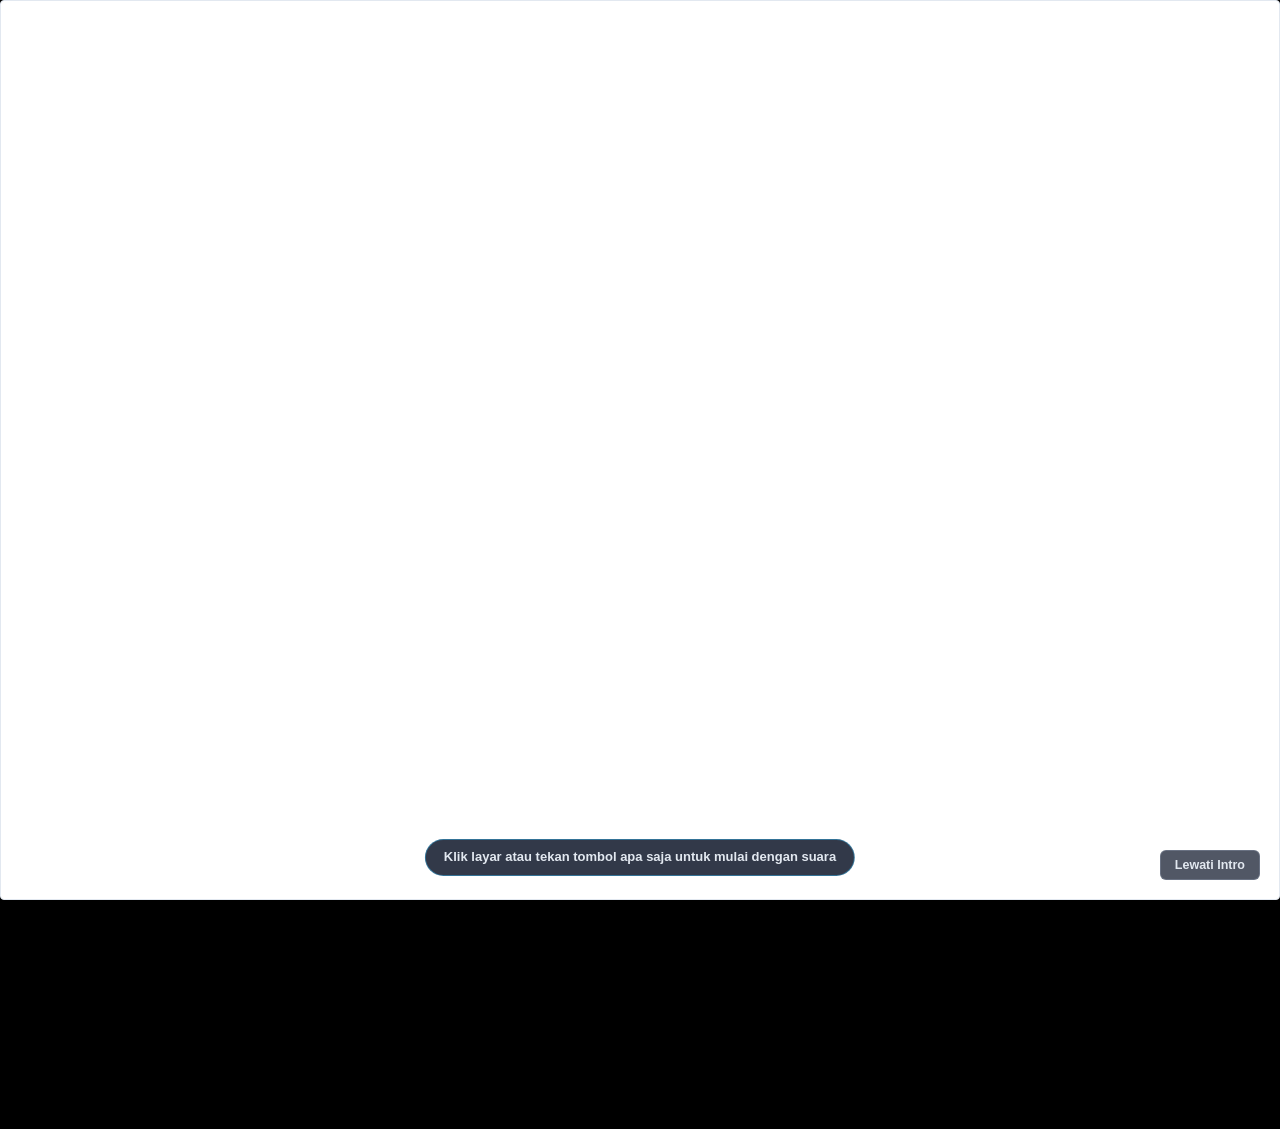
==== commit 2e95ae57: "feat: remove topbar badge" ====
--- a/dashboard_rurallink.html
+++ b/dashboard_rurallink.html
@@ -1,1874 +1,2671 @@
-<!DOCTYPE html>
-<html lang="id">
-<head>
-<meta charset="UTF-8" />
-<meta name="viewport" content="width=device-width, initial-scale=1.0" />
-<title>RuralLink: Adaptive Uplink Coverage Simulator (700 / 900 / 1800 MHz)</title>
-<style>
-  :root {
-    --bg: #F4F6F9;
-    --surface: #FFFFFF;
-    --surface-alt: #F8FAFC;
-    --ink: #0F172A;
-    --ink-muted: #475569;
-    --border: #CBD5E1;
-    --border-soft: #E2E8F0;
-    --accent-900: #1D4ED8;
-    --accent-1800: #B91C1C;
-    --accent-teal: #0F766E;
-    --focus: #2563EB;
-  }
-
-  * { box-sizing: border-box; }
-
-  ::selection {
-    background: #DBEAFE;
-    color: #0F172A;
-  }
-
-  ::-webkit-scrollbar { width: 8px; height: 8px; }
-  ::-webkit-scrollbar-track { background: var(--bg); }
-  ::-webkit-scrollbar-thumb { background: var(--border); border-radius: 4px; }
-  ::-webkit-scrollbar-thumb:hover { background: var(--ink-muted); }
-
-  body {
-    margin: 0;
-    background: var(--bg);
-    color: var(--ink);
-    font-family: -apple-system, BlinkMacSystemFont, "Segoe UI", Roboto, Helvetica, Arial, sans-serif;
-    font-size: 14px;
-    line-height: 1.45;
-    -webkit-font-smoothing: antialiased;
-  }
-
-  .topbar {
-    background: var(--surface);
-    border-bottom: 1px solid var(--border);
-    padding: 14px 24px;
-    display: flex;
-    flex-wrap: wrap;
-    align-items: center;
-    justify-content: space-between;
-    gap: 12px;
-  }
-
-  .topbar h1 {
-    margin: 0;
-    font-size: 21px;
-    font-weight: 700;
-    letter-spacing: -0.025em;
-    color: var(--ink);
-  }
-
-  .topbar-meta {
-    font-size: 12.5px;
-    color: var(--ink-muted);
-    display: flex;
-    gap: 14px;
-    align-items: center;
-    flex-wrap: wrap;
-  }
-
-  .pill-badge {
-    display: inline-flex;
-    align-items: center;
-    gap: 6px;
-    padding: 3px 10px;
-    border: 1px solid var(--border);
-    border-radius: 999px;
-    background: var(--surface-alt);
-    font-size: 12px;
-    font-weight: 600;
-    color: var(--ink);
-    font-variant-numeric: tabular-nums;
-  }
-
-  .workbench {
-    display: grid;
-    grid-template-columns: 325px 1fr;
-    gap: 16px;
-    padding: 16px 24px 24px;
-    max-width: 1480px;
-    margin: 0 auto;
-  }
-
-  @media (max-width: 980px) {
-    .workbench {
-      grid-template-columns: 1fr;
-      padding: 12px;
-    }
-  }
-
-  .panel {
-    background: var(--surface);
-    border: 1px solid var(--border);
-    border-radius: 6px;
-  }
-
-  .controls-rail {
-    padding: 16px;
-    display: flex;
-    flex-direction: column;
-    gap: 13px;
-    align-self: start;
-  }
-
-  .control-group {
-    display: flex;
-    flex-direction: column;
-    gap: 6px;
-    padding-bottom: 12px;
-    border-bottom: 1px solid var(--border-soft);
-  }
-
-  .control-group:last-of-type {
-    border-bottom: none;
-    padding-bottom: 0;
-  }
-
-  .control-label {
-    display: flex;
-    justify-content: space-between;
-    align-items: baseline;
-    font-size: 12.5px;
-    font-weight: 600;
-    color: var(--ink);
-  }
-
-  .val-readout {
-    font-family: ui-monospace, SFMono-Regular, Menlo, Consolas, monospace;
-    font-size: 12.5px;
-    font-weight: 700;
-    font-variant-numeric: tabular-nums;
-    color: var(--accent-900);
-  }
-
-  .segmented {
-    display: grid;
-    gap: 4px;
-    background: var(--surface-alt);
-    border: 1px solid var(--border);
-    border-radius: 5px;
-    padding: 3px;
-  }
-
-  .segmented.two-col { grid-template-columns: repeat(2, 1fr); }
-  .segmented.three-col { grid-template-columns: repeat(3, 1fr); }
-  .segmented.five-col { grid-template-columns: repeat(5, 1fr); }
-
-  .seg-btn {
-    border: none;
-    background: transparent;
-    color: var(--ink-muted);
-    font-size: 12px;
-    font-weight: 600;
-    padding: 6px 4px;
-    border-radius: 4px;
-    cursor: pointer;
-    transition: background 0.12s ease, color 0.12s ease;
-    font-variant-numeric: tabular-nums;
-  }
-
-  .seg-btn:hover {
-    color: var(--ink);
-    background: #E2E8F0;
-  }
-
-  .seg-btn.active {
-    background: var(--ink);
-    color: #FFFFFF;
-  }
-
-  .seg-btn:disabled {
-    opacity: 0.45;
-    cursor: not-allowed;
-  }
-
-  .seg-btn:focus-visible,
-  select:focus-visible,
-  input[type="range"]:focus-visible {
-    outline: 2px solid var(--focus);
-    outline-offset: 2px;
-  }
-
-  select {
-    width: 100%;
-    padding: 7px 10px;
-    border: 1px solid var(--border);
-    border-radius: 5px;
-    background: var(--surface);
-    color: var(--ink);
-    font-size: 13px;
-    font-weight: 500;
-  }
-
-  input[type="range"] {
-    width: 100%;
-    accent-color: var(--ink);
-    cursor: pointer;
-  }
-
-  .range-bounds {
-    display: flex;
-    justify-content: space-between;
-    font-size: 11px;
-    color: var(--ink-muted);
-    font-variant-numeric: tabular-nums;
-  }
-
-  .main-stage {
-    display: flex;
-    flex-direction: column;
-    gap: 14px;
-    min-width: 0;
-  }
-
-  .telemetry-strip {
-    display: grid;
-    grid-template-columns: repeat(6, 1fr);
-    background: var(--surface);
-    border: 1px solid var(--border);
-    border-radius: 6px;
-    overflow: hidden;
-  }
-
-  @media (max-width: 1180px) {
-    .telemetry-strip { grid-template-columns: repeat(3, 1fr); }
-  }
-
-  @media (max-width: 600px) {
-    .telemetry-strip { grid-template-columns: repeat(2, 1fr); }
-  }
-
-  .telemetry-cell {
-    padding: 12px 14px;
-    border-right: 1px solid var(--border-soft);
-    border-bottom: 1px solid var(--border-soft);
-  }
-
-  .telemetry-cell:last-child { border-right: none; }
-
-  .t-label {
-    font-size: 11.5px;
-    font-weight: 600;
-    color: var(--ink-muted);
-    margin-bottom: 4px;
-  }
-
-  .t-value {
-    font-family: ui-monospace, SFMono-Regular, Menlo, Consolas, monospace;
-    font-size: 17px;
-    font-weight: 700;
-    font-variant-numeric: tabular-nums;
-    color: var(--ink);
-  }
-
-  .t-sub {
-    font-size: 11.5px;
-    color: var(--ink-muted);
-    margin-top: 2px;
-    font-variant-numeric: tabular-nums;
-  }
-
-  .charts-grid {
-    display: grid;
-    grid-template-columns: 1.25fr 1fr;
-    gap: 14px;
-  }
-
-  @media (max-width: 1080px) {
-    .charts-grid { grid-template-columns: 1fr; }
-  }
-
-  .chart-panel {
-    padding: 14px 16px;
-    display: flex;
-    flex-direction: column;
-    gap: 10px;
-  }
-
-  .chart-head {
-    display: flex;
-    justify-content: space-between;
-    align-items: baseline;
-    gap: 8px;
-    flex-wrap: wrap;
-  }
-
-  .chart-head h2 {
-    margin: 0;
-    font-size: 15px;
-    font-weight: 700;
-    color: var(--ink);
-  }
-
-  .chart-note {
-    font-size: 12px;
-    color: var(--ink-muted);
-  }
-
-  canvas {
-    width: 100%;
-    display: block;
-    background: #FFFFFF;
-    border: 1px solid var(--border-soft);
-    border-radius: 4px;
-  }
-
-  .compare-table {
-    width: 100%;
-    border-collapse: collapse;
-    font-size: 12.5px;
-    font-variant-numeric: tabular-nums;
-  }
-
-  .compare-table th,
-  .compare-table td {
-    padding: 7px 8px;
-    text-align: left;
-    border-bottom: 1px solid var(--border-soft);
-  }
-
-  .compare-table th {
-    font-size: 11.5px;
-    font-weight: 700;
-    color: var(--ink-muted);
-    background: var(--surface-alt);
-  }
-
-  .dot {
-    display: inline-block;
-    width: 9px;
-    height: 9px;
-    border-radius: 50%;
-    margin-right: 5px;
-  }
-
-  .tabbar {
-    background: var(--surface);
-    border-bottom: 1px solid var(--border);
-    padding: 0 24px;
-    display: flex;
-    gap: 6px;
-    overflow-x: auto;
-  }
-
-  .tab-btn {
-    border: none;
-    border-bottom: 2px solid transparent;
-    background: transparent;
-    color: var(--ink-muted);
-    font-size: 13px;
-    font-weight: 600;
-    padding: 10px 14px;
-    cursor: pointer;
-    white-space: nowrap;
-    transition: color 0.12s ease, border-color 0.12s ease;
-  }
-
-  .tab-btn:hover {
-    color: var(--ink);
-  }
-
-  .tab-btn.active {
-    color: var(--ink);
-    border-bottom-color: var(--accent-900);
-  }
-
-  .tab-btn:focus-visible,
-  .btn-action:focus-visible,
-  .search-input:focus-visible {
-    outline: 2px solid var(--focus);
-    outline-offset: 2px;
-  }
-
-  .tab-panel { display: none; }
-  .tab-panel.active { display: block; }
-
-  .subpage {
-    max-width: 1480px;
-    margin: 0 auto;
-    padding: 16px 24px 28px;
-    display: flex;
-    flex-direction: column;
-    gap: 14px;
-  }
-
-  @media (max-width: 980px) {
-    .tabbar { padding: 0 12px; }
-    .subpage { padding: 12px; }
-  }
-
-  .callout {
-    background: var(--surface);
-    border: 1px solid var(--border);
-    border-radius: 6px;
-    padding: 11px 14px;
-    font-size: 13px;
-    color: var(--ink);
-  }
-
-  .filter-row {
-    display: flex;
-    flex-wrap: wrap;
-    gap: 12px;
-    align-items: center;
-    justify-content: space-between;
-    background: var(--surface);
-    border: 1px solid var(--border);
-    border-radius: 6px;
-    padding: 12px 16px;
-  }
-
-  .filter-group {
-    display: flex;
-    flex-wrap: wrap;
-    gap: 10px;
-    align-items: center;
-  }
-
-  .chk-label {
-    display: inline-flex;
-    align-items: center;
-    gap: 5px;
-    font-size: 12.5px;
-    font-weight: 600;
-    color: var(--ink);
-    cursor: pointer;
-  }
-
-  .search-input {
-    min-width: 260px;
-    flex: 1;
-    padding: 7px 11px;
-    border: 1px solid var(--border);
-    border-radius: 5px;
-    background: var(--surface);
-    color: var(--ink);
-    font-size: 13px;
-  }
-
-  .btn-action {
-    border: 1px solid var(--ink);
-    background: var(--ink);
-    color: #FFFFFF;
-    font-size: 12.5px;
-    font-weight: 600;
-    padding: 7px 13px;
-    border-radius: 5px;
-    cursor: pointer;
-    white-space: nowrap;
-  }
-
-  .btn-action:hover {
-    background: #1E293B;
-  }
-
-  .btn-mini {
-    border: 1px solid var(--border);
-    background: var(--surface-alt);
-    color: var(--ink);
-    font-size: 12px;
-    font-weight: 600;
-    padding: 4px 9px;
-    border-radius: 4px;
-    cursor: pointer;
-    white-space: nowrap;
-  }
-
-  .btn-mini:hover {
-    background: #E2E8F0;
-  }
-
-  .btn-mini:focus-visible {
-    outline: 2px solid var(--focus);
-    outline-offset: 2px;
-  }
-
-  .chart-actions {
-    display: inline-flex;
-    align-items: center;
-    gap: 10px;
-    flex-wrap: wrap;
-  }
-
-
-  .data-table-wrap {
-    overflow-x: auto;
-  }
-
-  .data-table {
-    width: 100%;
-    border-collapse: collapse;
-    font-size: 12.5px;
-    font-variant-numeric: tabular-nums;
-  }
-
-  .data-table th,
-  .data-table td {
-    padding: 8px 10px;
-    text-align: left;
-    border-bottom: 1px solid var(--border-soft);
-    vertical-align: top;
-  }
-
-  .data-table th {
-    font-size: 12px;
-    font-weight: 700;
-    color: var(--ink-muted);
-    background: var(--surface-alt);
-    white-space: nowrap;
-  }
-
-  .data-table tbody tr:hover {
-    background: var(--surface-alt);
-  }
-
-  .doc-grid {
-    display: grid;
-    grid-template-columns: repeat(2, 1fr);
-    gap: 14px;
-  }
-
-  @media (max-width: 980px) {
-    .doc-grid { grid-template-columns: 1fr; }
-  }
-
-  .doc-list {
-    margin: 4px 0 0;
-    padding-left: 18px;
-    font-size: 13px;
-    color: var(--ink);
-  }
-
-  .doc-list li { margin-bottom: 6px; }
-
-  .formula-box {
-    background: var(--surface-alt);
-    border: 1px solid var(--border);
-    border-radius: 5px;
-    padding: 9px 12px;
-    font-family: ui-monospace, SFMono-Regular, Menlo, Consolas, monospace;
-    font-size: 12.5px;
-    color: var(--ink);
-    overflow-x: auto;
-  }
-
-  .gloss-group {
-    background: var(--surface);
-    border: 1px solid var(--border);
-    border-radius: 6px;
-    overflow: hidden;
-  }
-
-  .gloss-group summary {
-    padding: 10px 14px;
-    font-size: 13.5px;
-    font-weight: 700;
-    color: var(--ink);
-    background: var(--surface-alt);
-    cursor: pointer;
-    border-bottom: 1px solid transparent;
-  }
-
-  .gloss-group[open] summary {
-    border-bottom-color: var(--border-soft);
-  }
-
-  .findings-list {
-    margin: 0;
-    padding-left: 18px;
-    font-size: 13px;
-  }
-
-  .findings-list li { margin-bottom: 4px; }
-
-
-  .brand-block {
-    display: flex;
-    align-items: center;
-    gap: 14px;
-    flex-wrap: wrap;
-  }
-
-  .brand-logo {
-    height: 38px;
-    width: auto;
-    display: block;
-    object-fit: contain;
-  }
-
-  .brand-sep {
-    width: 1px;
-    height: 28px;
-    background: var(--border);
-  }
-
-  @media (max-width: 720px) {
-    .brand-sep { display: none; }
-    .brand-logo { height: 30px; }
-  }
-
-  .eq-grid {
-    display: flex;
-    flex-direction: column;
-    gap: 8px;
-  }
-
-  .eq-row {
-    display: grid;
-    grid-template-columns: 1fr auto;
-    align-items: center;
-    gap: 12px;
-    background: var(--surface-alt);
-    border: 1px solid var(--border);
-    border-radius: 5px;
-    padding: 10px 14px;
-  }
-
-  .eq-math {
-    font-family: "Cambria Math", "STIX Two Math", Georgia, "Times New Roman", serif;
-    font-size: 16px;
-    line-height: 1.45;
-    color: var(--ink);
-  }
-
-  .eq-math sub, .eq-math sup {
-    font-size: 72%;
-  }
-
-  .eq-desc {
-    font-family: -apple-system, BlinkMacSystemFont, "Segoe UI", Roboto, sans-serif;
-    font-size: 12.5px;
-    color: var(--ink-muted);
-    margin-top: 3px;
-  }
-
-  .eq-num {
-    font-family: ui-monospace, SFMono-Regular, Menlo, Consolas, monospace;
-    font-size: 12.5px;
-    font-weight: 700;
-    color: var(--ink-muted);
-  }
-
-</style>
-</head>
-<body>
-  <header class="topbar">
-    <div class="brand-block">
-      <img class="brand-logo" src="[data-uri]" alt="Logo Universitas Padjadjaran - Department of Electrical Engineering" />
-      <span class="brand-sep" aria-hidden="true"></span>
-      <h1>RuralLink: Adaptive Uplink Coverage Simulator (700 / 900 / 1800 MHz)</h1>
-    </div>
-    <div class="topbar-meta">
-      <span class="pill-badge">
-        <svg width="14" height="14" viewBox="0 0 24 24" fill="none" stroke="currentColor" stroke-width="2" aria-hidden="true">
-          <path d="M5 12.55a11 11 0 0 1 14.08 0"/><path d="M1.42 9a16 16 0 0 1 21.16 0"/><path d="M8.53 16.11a6 6 0 0 1 6.95 0"/><circle cx="12" cy="20" r="1"/>
-        </svg>
-        Selaras config.py: Park (2023) · Reddy (2022) · Khan (2025)
-      </span>
-      <span>UE 23 dBm · Gr 11 dBi · Loss 8 dB · NF 4 dB · Target BER 10⁻²</span>
-    </div>
-  </header>
-
-  <nav class="tabbar" role="tablist" aria-label="Navigasi Halaman RuralLink">
-    <button type="button" class="tab-btn active" role="tab" aria-selected="true" data-tab="sim">Simulator Interaktif</button>
-    <button type="button" class="tab-btn" role="tab" aria-selected="false" data-tab="res">Hasil Penelitian</button>
-    <button type="button" class="tab-btn" role="tab" aria-selected="false" data-tab="met">Metodologi &amp; Batasan</button>
-    <button type="button" class="tab-btn" role="tab" aria-selected="false" data-tab="dic">Kamus &amp; Persamaan (127)</button>
-  </nav>
-
-  <div id="tab-sim" class="tab-panel active" role="tabpanel" aria-label="Simulator Interaktif">
-  <main class="workbench">
-    <aside class="panel controls-rail" aria-label="Panel Parameter Uplink RuralLink">
-      <div class="control-group">
-        <div class="control-label">
-          <span>Frekuensi Pembawa (fc)</span>
-          <span class="val-readout" id="lblFreq">900 MHz</span>
-        </div>
-        <div class="segmented three-col" role="group" aria-label="Pilih Frekuensi">
-          <button type="button" class="seg-btn" data-freq="700" aria-pressed="false">700 MHz</button>
-          <button type="button" class="seg-btn active" data-freq="900" aria-pressed="true">900 MHz</button>
-          <button type="button" class="seg-btn" data-freq="1800" aria-pressed="false">1800 MHz</button>
-        </div>
-      </div>
-
-      <div class="control-group">
-        <label class="control-label" for="selStrategy">Skenario Adaptasi (S0 s.d. S3)</label>
-        <select id="selStrategy">
-          <option value="S3" selected>S3: Joint Adaptive (Modulasi + RB)</option>
-          <option value="S1">S1: Adaptive Modulasi (Fixed 25 RB)</option>
-          <option value="S2">S2: Adaptive Bandwidth (Fixed QPSK)</option>
-          <option value="S0">S0: Baseline Fixed (QPSK + 25 RB)</option>
-          <option value="R0">R0: Referensi Ketahanan (BPSK + 1 RB)</option>
-          <option value="MANUAL">Manual (Kunci N_RB Pilihan)</option>
-        </select>
-      </div>
-
-      <div class="control-group">
-        <div class="control-label">
-          <span>Jumlah Resource Block (N_RB)</span>
-          <span class="val-readout" id="lblRb">25 RB (4,50 MHz)</span>
-        </div>
-        <div class="segmented five-col" role="group" aria-label="Pilih Jumlah RB">
-          <button type="button" class="seg-btn" data-rb="1" aria-pressed="false">1</button>
-          <button type="button" class="seg-btn" data-rb="2" aria-pressed="false">2</button>
-          <button type="button" class="seg-btn" data-rb="5" aria-pressed="false">5</button>
-          <button type="button" class="seg-btn" data-rb="10" aria-pressed="false">10</button>
-          <button type="button" class="seg-btn active" data-rb="25" aria-pressed="true">25</button>
-        </div>
-      </div>
-
-      <div class="control-group">
-        <label class="control-label" for="selEnv">Lingkungan Propagasi CI (Park 2023)</label>
-        <select id="selEnv">
-          <option value="NLOS" selected>NLOS Rural (n = 2,56; σ = 11,40 dB)</option>
-          <option value="LOS">LOS Rural (n = 2,16; σ = 3,07 dB)</option>
-        </select>
-      </div>
-
-      <div class="control-group">
-        <div class="control-label">
-          <span>Mode Shadow Fading</span>
-          <span class="val-readout" id="lblShadow">Median (0 dB)</span>
-        </div>
-        <div class="segmented two-col" role="group" aria-label="Mode Shadow Fading">
-          <button type="button" class="seg-btn active" data-shadow="median" aria-pressed="true">Median (0 dB)</button>
-          <button type="button" class="seg-btn" data-shadow="margin95" aria-pressed="false">Margin 95%</button>
-        </div>
-      </div>
-
-      <div class="control-group">
-        <label class="control-label" for="selChannel">Model Kanal</label>
-        <select id="selChannel">
-          <option value="AWGN" selected>AWGN (Threshold modulation_thresholds.csv)</option>
-          <option value="Rayleigh">Rayleigh Fading (Multipath NLOS)</option>
-        </select>
-      </div>
-
-      <div class="control-group">
-        <label class="control-label" for="rngDist">
-          <span>Jarak UE ke BTS (d)</span>
-          <span class="val-readout" id="lblDist">4,0 km</span>
-        </label>
-        <input id="rngDist" type="range" min="1.0" max="12.0" step="0.2" value="4.0" />
-        <div class="range-bounds"><span>1,0 km</span><span>6,5 km</span><span>12,0 km</span></div>
-      </div>
-
-      <div class="control-group">
-        <label class="control-label" for="rngPt">
-          <span>Daya Pancar UE (Pt)</span>
-          <span class="val-readout" id="lblPt">23 dBm</span>
-        </label>
-        <input id="rngPt" type="range" min="20" max="26" step="1" value="23" />
-        <div class="range-bounds"><span>20 dBm</span><span>23 dBm (UE)</span><span>26 dBm</span></div>
-      </div>
-
-      <div class="control-group">
-        <div class="control-label"><span>Perbandingan (700 / 900 / 1800 MHz)</span><button type="button" class="btn-mini" id="btnDlActiveCsv">Unduh CSV</button></div>
-        <table class="compare-table" aria-label="Perbandingan 700, 900, dan 1800 MHz">
-          <thead>
-            <tr>
-              <th>Metrik (d)</th>
-              <th>700</th>
-              <th>900</th>
-              <th>1800</th>
-            </tr>
-          </thead>
-          <tbody>
-            <tr>
-              <td>SNR Aktif</td>
-              <td id="cmpSnr700">-</td>
-              <td id="cmpSnr900">-</td>
-              <td id="cmpSnr1800">-</td>
-            </tr>
-            <tr>
-              <td>Mode</td>
-              <td id="cmpMod700">-</td>
-              <td id="cmpMod900">-</td>
-              <td id="cmpMod1800">-</td>
-            </tr>
-            <tr>
-              <td>Laju R_b</td>
-              <td id="cmpRate700">-</td>
-              <td id="cmpRate900">-</td>
-              <td id="cmpRate1800">-</td>
-            </tr>
-            <tr>
-              <td>Area ≤12 km</td>
-              <td id="cmpCov700">-</td>
-              <td id="cmpCov900">-</td>
-              <td id="cmpCov1800">-</td>
-            </tr>
-          </tbody>
-        </table>
-      </div>
-    </aside>
-
-    <section class="main-stage">
-      <div class="telemetry-strip" aria-label="Hasil Pembacaan Uplink Langsung">
-        <div class="telemetry-cell">
-          <div class="t-label">Path Loss CI</div>
-          <div class="t-value" id="kpiPl">-</div>
-          <div class="t-sub" id="kpiPlSub">Margin 0,0 dB</div>
-        </div>
-        <div class="telemetry-cell">
-          <div class="t-label">Noise Floor (N_RB)</div>
-          <div class="t-value" id="kpiNoise">-</div>
-          <div class="t-sub" id="kpiNoiseSub">B_active = 4,50 MHz</div>
-        </div>
-        <div class="telemetry-cell">
-          <div class="t-label">Uplink SNR</div>
-          <div class="t-value" id="kpiSnr">-</div>
-          <div class="t-sub" id="kpiSnrSub">P/RB = 9,0 dBm</div>
-        </div>
-        <div class="telemetry-cell">
-          <div class="t-label">Konfigurasi Aktif</div>
-          <div class="t-value" id="kpiMode">-</div>
-          <div class="t-sub" id="kpiModeSub">Strategi S3</div>
-        </div>
-        <div class="telemetry-cell">
-          <div class="t-label">BER Estimasi</div>
-          <div class="t-value" id="kpiBer">-</div>
-          <div class="t-sub">Target ≤ 1,0e-2</div>
-        </div>
-        <div class="telemetry-cell">
-          <div class="t-label">Laju Nominal (R_b)</div>
-          <div class="t-value" id="kpiRate">-</div>
-          <div class="t-sub">B_active · k (bps/simbol)</div>
-        </div>
-      </div>
-
-      <div class="charts-grid">
-        <article class="panel chart-panel">
-          <div class="chart-head">
-            <h2>Uplink SNR vs Jarak (700 / 900 / 1800 MHz pada 1 &amp; 25 RB)</h2>
-            <div class="chart-actions">
-              <span class="chart-note">Solid = 1 RB, Titik = 25 RB</span>
-              <button type="button" class="btn-mini" data-dl-canvas="cvSnr" data-dl-name="rurallink_snr_vs_jarak.png">Unduh PNG</button>
-            </div>
-          </div>
-          <canvas id="cvSnr" width="660" height="305"></canvas>
-        </article>
-
-        <article class="panel chart-panel">
-          <div class="chart-head">
-            <h2>Konstelasi 16-QAM Uplink pada Jarak &amp; N_RB Aktif</h2>
-            <div class="chart-actions">
-              <span class="chart-note">700 MHz · 900 MHz · 1800 MHz</span>
-              <button type="button" class="btn-mini" data-dl-canvas="cvConst" data-dl-name="rurallink_konstelasi_16qam.png">Unduh PNG</button>
-            </div>
-          </div>
-          <canvas id="cvConst" width="600" height="305"></canvas>
-        </article>
-      </div>
-
-      <article class="panel chart-panel">
-        <div class="chart-head">
-          <h2>Peta Zona Uplink 2D (Radius Sel 12 km: 700 MHz vs 900 MHz vs 1800 MHz)</h2>
-          <div class="chart-actions">
-            <span class="chart-note">
-              <span class="dot" style="background:#1E3A8A"></span>64-QAM
-              &nbsp;&nbsp;<span class="dot" style="background:#0D9488"></span>16-QAM
-              &nbsp;&nbsp;<span class="dot" style="background:#3B82F6"></span>QPSK
-              &nbsp;&nbsp;<span class="dot" style="background:#D97706"></span>BPSK
-              &nbsp;&nbsp;<span class="dot" style="background:#CBD5E1"></span>Outage
-            </span>
-            <button type="button" class="btn-mini" data-dl-canvas="cvMap" data-dl-name="rurallink_peta_zona_2d.png">Unduh PNG</button>
-          </div>
-        </div>
-        <canvas id="cvMap" width="1180" height="285"></canvas>
-      </article>
-    </section>
-  </main>
-  </div>
-
-  <section id="tab-res" class="tab-panel" role="tabpanel" aria-label="Hasil Penelitian">
-    <div class="subpage">
-      <div class="callout">
-        <strong>Catatan Validasi Data:</strong> Seluruh angka di halaman ini diambil langsung dari hasil eksekusi mesin Python tervalidasi
-        (<code>900/1800 MHz</code>, UE <code>23 dBm</code>, target <code>BER 10⁻²</code>, <code>seed 42</code>, <code>5.000</code> realisasi bersama, grid <code>1–12 km</code>).
-        <strong>THEORETICAL</strong> = path loss median &amp; rumus analitis; <strong>SIMULATED</strong> = shadowing log-normal, Rayleigh fading, dan Monte Carlo <code>10⁶</code> bit.
-      </div>
-
-      <div class="filter-row">
-        <div class="filter-group">
-          <span class="control-label">Lingkungan:</span>
-          <div class="segmented two-col" role="group" aria-label="Pilih Lingkungan Hasil">
-            <button type="button" class="seg-btn" data-res-env="LOS" aria-pressed="false">LOS</button>
-            <button type="button" class="seg-btn active" data-res-env="NLOS" aria-pressed="true">NLOS</button>
-          </div>
-        </div>
-        <div class="filter-group" id="resStratGroup">
-          <span class="control-label">Strategi:</span>
-          <label class="chk-label"><input type="checkbox" value="S0" checked /> S0</label>
-          <label class="chk-label"><input type="checkbox" value="S1" checked /> S1</label>
-          <label class="chk-label"><input type="checkbox" value="S2" checked /> S2</label>
-          <label class="chk-label"><input type="checkbox" value="S3" checked /> S3</label>
-          <label class="chk-label"><input type="checkbox" value="R0" checked /> R0</label>
-        </div>
-      </div>
-
-      <article class="panel chart-panel">
-        <div class="chart-head">
-          <h2>Ringkasan Radius Cakupan Maksimal (Grid 1–12 km)</h2>
-          <div class="chart-actions">
-            <span class="chart-note">&lt;1 km = gagal di titik awal; &gt;=12 km = tersensor kanan</span>
-            <button type="button" class="btn-mini" id="btnDlCovCsv">Unduh CSV</button>
-          </div>
-        </div>
-        <div class="data-table-wrap">
-          <table class="data-table">
-            <thead>
-              <tr>
-                <th>Frekuensi</th>
-                <th>Kode</th>
-                <th>Strategi</th>
-                <th>Median PL (THEORETICAL)</th>
-                <th>Margin 95%</th>
-                <th>Shadowing 5% (SIMULATED)</th>
-                <th>Shadowing + Rayleigh CSI (SIMULATED)</th>
-              </tr>
-            </thead>
-            <tbody id="resSummaryBody"></tbody>
-          </table>
-        </div>
-      </article>
-
-      <article class="panel chart-panel">
-        <div class="chart-head">
-          <h2>Temuan Terverifikasi Tepi Sel (2 km, NLOS, Shadowing + Rayleigh CSI)</h2>
-          <span class="chart-note">Perbandingan langsung Baseline S0 vs Joint Adaptive S3</span>
-        </div>
-        <ul class="findings-list" id="resEdgeFindings"></ul>
-      </article>
-
-      <article class="panel chart-panel">
-        <div class="chart-head">
-          <h2>Perbandingan Outage &amp; Laju Efektif pada Jarak Uji (2, 5, 8, 12 km)</h2>
-          <div class="chart-actions">
-            <span class="chart-note">Laju efektif menghitung titik outage sebagai 0 Mbit/s</span>
-            <button type="button" class="btn-mini" id="btnDlCmpCsv">Unduh CSV</button>
-          </div>
-        </div>
-        <div class="data-table-wrap">
-          <table class="data-table">
-            <thead>
-              <tr>
-                <th>Frekuensi</th>
-                <th>Strategi</th>
-                <th>Jarak</th>
-                <th>Outage Shadow</th>
-                <th>Laju Mean Shadow</th>
-                <th>Outage +Rayleigh CSI</th>
-                <th>Laju Efektif CSI</th>
-                <th>BER Bersyarat Mean</th>
-              </tr>
-            </thead>
-            <tbody id="resCmpBody"></tbody>
-          </table>
-        </div>
-      </article>
-
-      <article class="panel chart-panel">
-        <div class="chart-head">
-          <h2>Validasi Monte Carlo Bit-Level pada Titik Operasi S3 (1.000.000 bit)</h2>
-          <div class="chart-actions">
-            <span class="chart-note">Kesesuaian simulasi terhadap kurva teoretis (CI 95% Wilson)</span>
-            <button type="button" class="btn-mini" id="btnDlMcCsv">Unduh CSV</button>
-          </div>
-        </div>
-        <div class="data-table-wrap">
-          <table class="data-table">
-            <thead>
-              <tr>
-                <th>Frekuensi</th>
-                <th>Lingkungan</th>
-                <th>Jarak</th>
-                <th>N_RB</th>
-                <th>Modulasi</th>
-                <th>Eb/N0 (dB)</th>
-                <th>Teori AWGN</th>
-                <th>MC AWGN</th>
-                <th>Teori Rayleigh</th>
-                <th>MC Rayleigh</th>
-              </tr>
-            </thead>
-            <tbody id="resMcBody"></tbody>
-          </table>
-        </div>
-      </article>
-    </div>
-  </section>
-
-  <section id="tab-met" class="tab-panel" role="tabpanel" aria-label="Metodologi dan Batasan">
-    <div class="subpage">
-      <article class="panel chart-panel">
-        <div class="chart-head">
-          <h2>Model Matematis &amp; Persamaan Inti RuralLink</h2>
-          <span class="chart-note">Selaras dengan src/propagation.py, src/link_budget.py, src/modulation.py, dan src/adaptive.py</span>
-        </div>
-        <div class="eq-grid">
-          <div class="eq-row">
-            <div>
-              <div class="eq-math"><i>PL</i>(<i>d</i>) = 32,4 + 20 log<sub>10</sub>(<i>f</i><sub>GHz</sub>) + 10 <i>n</i> log<sub>10</sub>(<i>d</i><sub>m</sub>) + <i>X</i><sub>&sigma;</sub></div>
-              <div class="eq-desc">Model Close-In (CI) d<sub>0</sub> = 1 m (Park et al., 2023): LOS (<i>n</i> = 2,16; &sigma; = 3,07 dB) dan NLOS (<i>n</i> = 2,56; &sigma; = 11,40 dB)</div>
-            </div>
-            <span class="eq-num">(1)</span>
-          </div>
-
-          <div class="eq-row">
-            <div>
-              <div class="eq-math"><i>P</i><sub>r</sub> = <i>P</i><sub>t</sub> + <i>G</i><sub>t</sub> + <i>G</i><sub>r</sub> &minus; <i>L</i><sub>feeder</sub> &minus; <i>L</i><sub>body</sub> &minus; <i>PL</i></div>
-              <div class="eq-desc">Link Budget Uplink (dBm): daya terima di BTS dengan <i>P</i><sub>t</sub> = 23 dBm, <i>G</i><sub>t</sub> = 0 dBi, <i>G</i><sub>r</sub> = 11 dBi, <i>L</i><sub>feeder</sub> = 5 dB, <i>L</i><sub>body</sub> = 3 dB</div>
-            </div>
-            <span class="eq-num">(2)</span>
-          </div>
-
-          <div class="eq-row">
-            <div>
-              <div class="eq-math"><i>N</i><sub>dBm</sub> = &minus;174 + 10 log<sub>10</sub>(<i>N</i><sub>RB</sub> &middot; 180 kHz) + <i>NF</i> , &nbsp;&nbsp; SNR<sub>dB</sub> = <i>P</i><sub>r</sub> &minus; <i>N</i><sub>dBm</sub></div>
-              <div class="eq-desc">Daya derau termal penerima (NF = 4 dB) dan rasio sinyal terhadap derau (SNR) pada <i>N</i><sub>RB</sub> &isin; {1, 2, 5, 10, 25}</div>
-            </div>
-            <span class="eq-num">(3)</span>
-          </div>
-
-          <div class="eq-row">
-            <div>
-              <div class="eq-math">(<i>E</i><sub>b</sub> / <i>N</i><sub>0</sub>)<sub>dB</sub> = SNR<sub>dB</sub> &minus; 10 log<sub>10</sub>(<i>k</i>) , &nbsp;&nbsp; <i>k</i> = log<sub>2</sub>(<i>M</i>)</div>
-              <div class="eq-desc">Energi per bit terhadap kerapatan derau untuk modulasi <i>M</i>-ary (BPSK <i>k</i> = 1, QPSK <i>k</i> = 2, 16-QAM <i>k</i> = 4, 64-QAM <i>k</i> = 6)</div>
-            </div>
-            <span class="eq-num">(4)</span>
-          </div>
-
-          <div class="eq-row">
-            <div>
-              <div class="eq-math"><i>R</i><sub>b</sub> = <i>B</i><sub>active</sub> &middot; <i>k</i> = <i>N</i><sub>RB</sub> &middot; 180 kHz &middot; log<sub>2</sub>(<i>M</i>)</div>
-              <div class="eq-desc">Laju data nominal tanpa <i>channel coding</i> (maksimum 27,00 Mbit/s pada 64-QAM &times; 25 RB; 0,18 Mbit/s pada BPSK &times; 1 RB)</div>
-            </div>
-            <span class="eq-num">(5)</span>
-          </div>
-        </div>
-        <ul class="doc-list">
-          <li><strong>Propagasi Close-In (CI):</strong> Parameter LOS dan NLOS diadaptasi dari kampanye pengukuran 1400 MHz (Park et al., 2023) lalu diekstrapolasi ke 900/1800 MHz (serta suplemen 700 MHz).</li>
-          <li><strong>Link Budget Uplink:</strong> Daya pancar UE 23 dBm, gain antena UE 0 dBi, gain BTS 11 dBi, feeder loss 5 dB, body loss 3 dB, NF 4 dB (Yogapratama et al., 2015; Reddy et al., 2022).</li>
-          <li><strong>Ambang Modulasi AWGN (BER = 10⁻²):</strong> BPSK 4,32 dB (Es/N0 4,32 dB); QPSK 4,32 dB (Es/N0 7,33 dB); 16-QAM 7,88 dB (Es/N0 13,90 dB); 64-QAM 11,95 dB (Es/N0 19,74 dB).</li>
-          <li><strong>Optimasi S0 s.d. S3 &amp; R0:</strong> Semua opsi (Modulasi, N_RB) yang memenuhi target BER diuji dan dipilih berdasarkan laju data nominal tertinggi. Mengurangi N_RB menurunkan noise floor hingga +13,98 dB (25 ke 1 RB).</li>
-          <li><strong>Evaluasi Rayleigh:</strong> Simulasi sistem-level memakai CSI sesaat per realisasi; sedangkan BER rata-rata Rayleigh tanpa CSI dihitung terpisah untuk validasi kurva modulasi.</li>
-        </ul>
-      </article>
-
-      <div class="doc-grid">
-        <article class="panel chart-panel">
-          <div class="chart-head"><h2>Batasan Penelitian</h2></div>
-          <ul class="doc-list">
-            <li>Konfigurasi riset utama berfokus pada <strong>900 MHz dan 1800 MHz</strong> pada target BER <code>10⁻²</code>; opsi 700 MHz di simulator merupakan suplemen eksploratori.</li>
-            <li>Laju nominal <code>R_b = B_active · k</code> dihitung tanpa <em>channel coding</em> (FEC), protokol overhead, maupun penjadwalan multi-user, sehingga bukan throughput aktual LTE.</li>
-            <li>Parameter propagasi CI diekstrapolasi dari data Korea Selatan (Park et al., 2023) karena belum ada pengukuran drive-test lapangan Indonesia pada studi ini.</li>
-            <li>Peta zona 2D adalah model radial hipotetis simetris (1–12 km), bukan peta kontur geografis sebenarnya.</li>
-            <li>Estimasi radius yang mencapai 12 km bersifat tersensor kanan (<code>&gt;= 12 km</code>).</li>
-          </ul>
-        </article>
-
-        <article class="panel chart-panel">
-          <div class="chart-head"><h2>Sumber Literatur &amp; Kredit Tim</h2></div>
-          <ul class="doc-list">
-            <li><strong>Park et al. (2023):</strong> Model Close-In (CI) Path Loss pedesaan LOS dan NLOS (<em>IEEE Wireless Communications Letters</em>).</li>
-            <li><strong>Reddy et al. (2022):</strong> Analisis keterbatasan daya uplink sel luas dan margin shadow fading 95% (<em>EURASIP JWCN</em>).</li>
-            <li><strong>Khan et al. (2025):</strong> Kerangka modulasi adaptif berbasis SNR dan target BER <code>10⁻²</code> (<em>Scientific Reports</em>).</li>
-            <li><strong>Yogapratama et al. (2015):</strong> Parameter perangkat keras LTE pedesaan 900/1800 MHz (<em>IEEE ICoICT</em>).</li>
-            <li><strong>Komdigi (2025):</strong> Data kesenjangan cakupan 4G populasi (98,95%) vs wilayah daratan (53,82%).</li>
-            <li><strong>Tim Kelompok 1:</strong> Aditya, Zahran, Baihaqy, Jeyd, Rizqul, Yusril (S1 Teknik Elektro FMIPA Universitas Padjadjaran, 2026).</li>
-          </ul>
-        </article>
-      </div>
-    </div>
-  </section>
-
-  <section id="tab-dic" class="tab-panel" role="tabpanel" aria-label="Kamus dan Persamaan">
-    <div class="subpage">
-      <div class="callout">
-        <strong>Ensiklopedia RuralLink (127 Istilah):</strong> Referensi cepat istilah, singkatan, persamaan, satuan, dan batasan riset untuk persiapan presentasi dan tanya-jawab.
-        Setiap entri memiliki status eksplisit: <em>Diimplementasikan di RuralLink</em>, <em>Latar belakang teoretis</em>, atau <em>Konteks literatur</em>.
-      </div>
-
-      <div class="filter-row">
-        <input type="search" id="glossSearch" class="search-input" placeholder="Cari istilah, kepanjangan, definisi, atau persamaan (mis. Eb/N0, Wilson, CSI)..." aria-label="Cari istilah kamus" />
-        <select id="glossCat" style="width:auto; min-width:240px;" aria-label="Filter kategori kamus">
-          <option value="ALL">Semua kategori (10)</option>
-        </select>
-        <button type="button" id="btnDlGlossary" class="btn-action">Unduh CSV Kamus</button>
-      </div>
-
-      <div class="chart-note" id="glossCount">Menampilkan 127 dari 127 istilah.</div>
-      <div id="glossContainer" style="display:flex; flex-direction:column; gap:10px;"></div>
-    </div>
-  </section>
-
-
-<script>
-(function () {
-  "use strict";
-
-  // Konstanta selaras 100% dengan config.py (rural-link-main)
-  const RB_HZ = 180000;
-  const RB_CHOICES = [1, 2, 5, 10, 25];
-  const GT_UE = 0.0;
-  const GR_BTS = 11.0;
-  const L_FEEDER = 5.0;
-  const L_BODY = 3.0;
-  const NF_DB = 4.0;
-  const N0_DBM_HZ = -174.0;
-  const BER_TARGET = 0.01;
-  const SHADOW_Z_95 = 1.645;
-
-  const CI_PARAMS = {
-    LOS:  { n: 2.16, sigma: 3.07 },
-    NLOS: { n: 2.56, sigma: 11.40 }
-  };
-
-  const MODS = [
-    { M: 64, name: "64-QAM", k: 6, color: "#1E3A8A" },
-    { M: 16, name: "16-QAM", k: 4, color: "#0D9488" },
-    { M: 4,  name: "QPSK",   k: 2, color: "#3B82F6" },
-    { M: 2,  name: "BPSK",   k: 1, color: "#D97706" }
-  ];
-
-  const state = {
-    freq: 900,
-    strategy: "S3",
-    nRb: 25,
-    env: "NLOS",
-    shadow: "median",
-    channel: "AWGN",
-    dist: 4.0,
-    pt: 23
-  };
-
-  function erfcApprox(x) {
-    if (x < 0) return 2 - erfcApprox(-x);
-    const t = 1 / (1 + 0.3275911 * x);
-    const poly = t * (0.254829592 + t * (-0.284496736 + t * (1.421413741 + t * (-1.453152027 + t * 1.061405429))));
-    return poly * Math.exp(-x * x);
-  }
-
-  function calcPathLoss(freqMhz, distKm, envKey, shadowMode) {
-    const p = CI_PARAMS[envKey];
-    const dM = Math.max(distKm, 0.001) * 1000.0;
-    const fspl1m = 32.4 + 20.0 * Math.log10(freqMhz / 1000.0);
-    const margin = shadowMode === "margin95" ? SHADOW_Z_95 * p.sigma : 0.0;
-    const pl = fspl1m + 10.0 * p.n * Math.log10(dM) + margin;
-    return { pl, margin };
-  }
-
-  function calcLinkBudget(freqMhz, distKm, nRb, envKey, shadowMode, ptDbm) {
-    const { pl, margin } = calcPathLoss(freqMhz, distKm, envKey, shadowMode);
-    const bActive = nRb * RB_HZ;
-    const pr = ptDbm + GT_UE + GR_BTS - pl - L_FEEDER - L_BODY;
-    const noiseDbm = N0_DBM_HZ + 10.0 * Math.log10(bActive) + NF_DB;
-    const snrDb = pr - noiseDbm;
-    const pPerRb = ptDbm - 10.0 * Math.log10(nRb);
-    return { pl, margin, bActive, pr, noiseDbm, snrDb, pPerRb };
-  }
-
-  function theoreticalBer(M, ebn0Db, channel) {
-    const ebn0 = Math.pow(10.0, ebn0Db / 10.0);
-    const k = Math.log2(M);
-    if (channel === "AWGN") {
-      if (M <= 4) return 0.5 * erfcApprox(Math.sqrt(ebn0));
-      const a = (4.0 / k) * (1.0 - 1.0 / Math.sqrt(M));
-      return a * 0.5 * erfcApprox(Math.sqrt((3.0 * k * ebn0) / (2.0 * (M - 1.0))));
-    }
-    if (M <= 4) return 0.5 * (1.0 - Math.sqrt(ebn0 / (1.0 + ebn0)));
-    const g = (1.5 * k * ebn0) / (M - 1.0);
-    return (4.0 / k) * (1.0 - 1.0 / Math.sqrt(M)) * 0.5 * (1.0 - Math.sqrt(g / (1.0 + g)));
-  }
-
-  function evaluateStrategy(freqMhz, distKm) {
-    const strat = state.strategy;
-    const fixedRb = state.nRb;
-
-    if (strat === "R0") {
-      const lb = calcLinkBudget(freqMhz, distKm, 1, state.env, state.shadow, state.pt);
-      const bpsk = MODS[3];
-      const ber = theoreticalBer(bpsk.M, lb.snrDb, state.channel);
-      if (ber <= BER_TARGET) {
-        return { ...lb, nRb: 1, mod: bpsk, ber, rateMbps: (1 * RB_HZ * bpsk.k) / 1e6 };
-      }
-      return { ...lb, nRb: 1, mod: { M: 0, name: "Outage", k: 0, color: "#CBD5E1" }, ber, rateMbps: 0 };
-    }
-
-    if (strat === "S0") {
-      const lb = calcLinkBudget(freqMhz, distKm, 25, state.env, state.shadow, state.pt);
-      const qpsk = MODS[2];
-      const ber = theoreticalBer(qpsk.M, lb.snrDb - 10 * Math.log10(qpsk.k), state.channel);
-      if (ber <= BER_TARGET) {
-        return { ...lb, nRb: 25, mod: qpsk, ber, rateMbps: (25 * RB_HZ * qpsk.k) / 1e6 };
-      }
-      return { ...lb, nRb: 25, mod: { M: 0, name: "Outage", k: 0, color: "#CBD5E1" }, ber, rateMbps: 0 };
-    }
-
-    if (strat === "S1" || strat === "MANUAL") {
-      const rbUse = strat === "S1" ? 25 : fixedRb;
-      const lb = calcLinkBudget(freqMhz, distKm, rbUse, state.env, state.shadow, state.pt);
-      for (const m of MODS) {
-        const ber = theoreticalBer(m.M, lb.snrDb - 10 * Math.log10(m.k), state.channel);
-        if (ber <= BER_TARGET) {
-          return { ...lb, nRb: rbUse, mod: m, ber, rateMbps: (rbUse * RB_HZ * m.k) / 1e6 };
-        }
-      }
-      const berBpsk = theoreticalBer(2, lb.snrDb, state.channel);
-      return { ...lb, nRb: rbUse, mod: { M: 0, name: "Outage", k: 0, color: "#CBD5E1" }, ber: berBpsk, rateMbps: 0 };
-    }
-
-    if (strat === "S2") {
-      const qpsk = MODS[2];
-      for (let i = RB_CHOICES.length - 1; i >= 0; i--) {
-        const rb = RB_CHOICES[i];
-        const lb = calcLinkBudget(freqMhz, distKm, rb, state.env, state.shadow, state.pt);
-        const ber = theoreticalBer(qpsk.M, lb.snrDb - 10 * Math.log10(qpsk.k), state.channel);
-        if (ber <= BER_TARGET) {
-          return { ...lb, nRb: rb, mod: qpsk, ber, rateMbps: (rb * RB_HZ * qpsk.k) / 1e6 };
-        }
-      }
-      const lb1 = calcLinkBudget(freqMhz, distKm, 1, state.env, state.shadow, state.pt);
-      const ber1 = theoreticalBer(2, lb1.snrDb - 10 * Math.log10(2), state.channel);
-      return { ...lb1, nRb: 1, mod: { M: 0, name: "Outage", k: 0, color: "#CBD5E1" }, ber: ber1, rateMbps: 0 };
-    }
-
-    // S3: Joint Adaptive (pilih pasangan (M, N_RB) yang memenuhi BER <= 0.01 dengan R_b tertinggi)
-    let best = null;
-    for (const rb of RB_CHOICES) {
-      const lb = calcLinkBudget(freqMhz, distKm, rb, state.env, state.shadow, state.pt);
-      for (const m of MODS) {
-        const ber = theoreticalBer(m.M, lb.snrDb - 10 * Math.log10(m.k), state.channel);
-        if (ber <= BER_TARGET) {
-          const rateMbps = (rb * RB_HZ * m.k) / 1e6;
-          if (!best || rateMbps > best.rateMbps + 1e-9 || (Math.abs(rateMbps - best.rateMbps) <= 1e-9 && ber < best.ber)) {
-            best = { ...lb, nRb: rb, mod: m, ber, rateMbps };
-          }
-        }
-      }
-    }
-    if (best) return best;
-    const lbFallback = calcLinkBudget(freqMhz, distKm, 1, state.env, state.shadow, state.pt);
-    const berFallback = theoreticalBer(2, lbFallback.snrDb, state.channel);
-    return { ...lbFallback, nRb: 1, mod: { M: 0, name: "Outage", k: 0, color: "#CBD5E1" }, ber: berFallback, rateMbps: 0 };
-  }
-
-  function pseudoRand(seed) {
-    const x = Math.sin(seed * 12.9898 + 78.233) * 43758.5453;
-    return x - Math.floor(x);
-  }
-  function gaussianPair(seed) {
-    const u1 = Math.max(pseudoRand(seed), 1e-6);
-    const u2 = pseudoRand(seed + 0.37);
-    const r = Math.sqrt(-2 * Math.log(u1));
-    return [r * Math.cos(2 * Math.PI * u2), r * Math.sin(2 * Math.PI * u2)];
-  }
-
-  function setupCanvas(id, logicalW, logicalH) {
-    const cv = document.getElementById(id);
-    const dpr = Math.min(window.devicePixelRatio || 1, 2.5);
-    if (cv.width !== Math.round(logicalW * dpr) || cv.height !== Math.round(logicalH * dpr)) {
-      cv.width = Math.round(logicalW * dpr);
-      cv.height = Math.round(logicalH * dpr);
-    }
-    const ctx = cv.getContext("2d");
-    ctx.setTransform(dpr, 0, 0, dpr, 0, 0);
-    ctx.clearRect(0, 0, logicalW, logicalH);
-    return { ctx, W: logicalW, H: logicalH };
-  }
-
-  function drawSnrChart(activeRb) {
-    const { ctx, W, H } = setupCanvas("cvSnr", 660, 305);
-    const pad = { l: 50, r: 18, t: 18, b: 36 };
-    const pw = W - pad.l - pad.r;
-    const ph = H - pad.t - pad.b;
-    const yMin = -25, yMax = 40;
-    const xToPx = (d) => pad.l + ((d - 1.0) / 11.0) * pw;
-    const yToPx = (s) => pad.t + ((yMax - Math.max(yMin, Math.min(yMax, s))) / (yMax - yMin)) * ph;
-
-    ctx.strokeStyle = "#E2E8F0";
-    ctx.lineWidth = 1;
-    ctx.fillStyle = "#475569";
-    ctx.font = "11px sans-serif";
-    for (let y = -20; y <= 40; y += 10) {
-      const py = yToPx(y);
-      ctx.beginPath(); ctx.moveTo(pad.l, py); ctx.lineTo(W - pad.r, py); ctx.stroke();
-      ctx.textAlign = "right";
-      ctx.fillText(y + " dB", pad.l - 6, py + 4);
-    }
-    for (let d = 1; d <= 12; d += 1) {
-      const px = xToPx(d);
-      ctx.beginPath(); ctx.moveTo(px, pad.t); ctx.lineTo(px, H - pad.b); ctx.stroke();
-      ctx.textAlign = "center";
-      ctx.fillText(d + " km", px, H - 14);
-    }
-
-    // Garis ambang AWGN modulation_thresholds.csv: BPSK (4.32 dB) & 64-QAM (19.74 dB)
-    const thresholds = [
-      { val: 4.323, label: "BPSK/QPSK AWGN (4,3 dB)" },
-      { val: 19.735, label: "64-QAM AWGN (19,7 dB)" }
-    ];
-    thresholds.forEach((th) => {
-      const py = yToPx(th.val);
-      ctx.save();
-      ctx.setLineDash([5, 4]);
-      ctx.strokeStyle = "#64748B";
-      ctx.lineWidth = 1.2;
-      ctx.beginPath(); ctx.moveTo(pad.l, py); ctx.lineTo(W - pad.r, py); ctx.stroke();
-      ctx.restore();
-
-      ctx.font = "600 10.5px sans-serif";
-      const tw = ctx.measureText(th.label).width;
-      const bx = W - pad.r - tw - 12;
-      const by = py - 18;
-      ctx.fillStyle = "rgba(255, 255, 255, 0.94)";
-      ctx.fillRect(bx, by, tw + 8, 15);
-      ctx.fillStyle = "#334155";
-      ctx.textAlign = "right";
-      ctx.fillText(th.label, W - pad.r - 8, py - 6);
-    });
-
-    // Kurva 700, 900 & 1800 pada 1 RB (solid) dan 25 RB (titik)
-    const lines = [
-      { f: 700,  rb: 1,  col: "#0F766E", dash: [] },
-      { f: 700,  rb: 25, col: "#0F766E", dash: [2, 3] },
-      { f: 900,  rb: 1,  col: "#1D4ED8", dash: [] },
-      { f: 900,  rb: 25, col: "#1D4ED8", dash: [2, 3] },
-      { f: 1800, rb: 1,  col: "#B91C1C", dash: [] },
-      { f: 1800, rb: 25, col: "#B91C1C", dash: [2, 3] }
-    ];
-    if (activeRb !== 1 && activeRb !== 25) {
-      const activeCol = state.freq === 700 ? "#0F766E" : (state.freq === 900 ? "#1D4ED8" : "#B91C1C");
-      lines.push({ f: state.freq, rb: activeRb, col: activeCol, dash: [6, 3] });
-    }
-
-    lines.forEach((ln) => {
-      ctx.save();
-      ctx.strokeStyle = ln.col;
-      ctx.lineWidth = (ln.f === state.freq && ln.rb === activeRb) ? 2.8 : 1.5;
-      ctx.setLineDash(ln.dash);
-      ctx.beginPath();
-      for (let i = 0; i <= 110; i++) {
-        const d = 1.0 + i * 0.1;
-        const { snrDb } = calcLinkBudget(ln.f, d, ln.rb, state.env, state.shadow, state.pt);
-        const px = xToPx(d), py = yToPx(snrDb);
-        if (i === 0) ctx.moveTo(px, py); else ctx.lineTo(px, py);
-      }
-      ctx.stroke();
-      ctx.restore();
-    });
-
-    // Kursor jarak aktif
-    const cx = xToPx(state.dist);
-    ctx.strokeStyle = "#0F172A";
-    ctx.lineWidth = 1.2;
-    ctx.beginPath(); ctx.moveTo(cx, pad.t); ctx.lineTo(cx, H - pad.b); ctx.stroke();
-    const curSnr = calcLinkBudget(state.freq, state.dist, activeRb, state.env, state.shadow, state.pt).snrDb;
-    ctx.fillStyle = "#0F172A";
-    ctx.beginPath(); ctx.arc(cx, yToPx(curSnr), 4.5, 0, 2 * Math.PI); ctx.fill();
-
-    // Legenda kanan atas
-    const leg = [
-      { txt: "700 MHz (1 / 25 RB)",  col: "#0F766E" },
-      { txt: "900 MHz (1 / 25 RB)",  col: "#1D4ED8" },
-      { txt: "1800 MHz (1 / 25 RB)", col: "#B91C1C" }
-    ];
-    leg.forEach((item, idx) => {
-      const ly = 22 + idx * 15;
-      ctx.fillStyle = item.col;
-      ctx.fillRect(W - 170, ly - 6, 14, 3);
-      ctx.fillStyle = "#0F172A";
-      ctx.textAlign = "left";
-      ctx.font = "11px sans-serif";
-      ctx.fillText(item.txt, W - 150, ly);
-    });
-  }
-
-  function drawConstellations(rb700, rb900, rb1800) {
-    const { ctx, W, H } = setupCanvas("cvConst", 600, 305);
-    const colW = (W - 32) / 3;
-    const panels = [
-      { f: 700,  rb: rb700,  col: "#0F766E", x0: 8,             w: colW },
-      { f: 900,  rb: rb900,  col: "#1D4ED8", x0: 16 + colW,     w: colW },
-      { f: 1800, rb: rb1800, col: "#B91C1C", x0: 24 + 2 * colW, w: colW }
-    ];
-    const lvls = [-3, -1, 1, 3].map(v => v / Math.sqrt(10));
-
-    panels.forEach((p) => {
-      const { snrDb } = calcLinkBudget(p.f, state.dist, p.rb, state.env, state.shadow, state.pt);
-      const snrLin = Math.max(Math.pow(10, snrDb / 10), 0.05);
-      const sigma = Math.sqrt(1 / (2 * snrLin));
-
-      const cx = p.x0 + p.w / 2;
-      const cy = H / 2 + 12;
-      const scale = Math.min(p.w, H - 60) / 3.4;
-
-      ctx.strokeStyle = "#E2E8F0";
-      ctx.lineWidth = 1;
-      ctx.beginPath();
-      ctx.moveTo(p.x0 + 6, cy); ctx.lineTo(p.x0 + p.w - 6, cy);
-      ctx.moveTo(cx, 38); ctx.lineTo(cx, H - 16);
-      ctx.stroke();
-
-      ctx.fillStyle = "#0F172A";
-      ctx.font = "bold 11px sans-serif";
-      ctx.textAlign = "center";
-      ctx.fillText(`${p.f} MHz (${p.rb} RB)`, cx, 18);
-      ctx.font = "10.5px sans-serif";
-      ctx.fillStyle = "#475569";
-      ctx.fillText(`SNR ${snrDb.toFixed(1)} dB`, cx, 32);
-
-      ctx.fillStyle = p.col;
-      ctx.globalAlpha = 0.55;
-      for (let i = 0; i < 256; i++) {
-        const si = lvls[i % 4];
-        const sq = lvls[Math.floor(i / 4) % 4];
-        const [ni, nq] = gaussianPair(i * 1.7 + p.f);
-        const rx = cx + (si + ni * sigma) * scale;
-        const ry = cy - (sq + nq * sigma) * scale;
-        if (rx > p.x0 + 4 && rx < p.x0 + p.w - 4 && ry > 36 && ry < H - 14) {
-          ctx.fillRect(rx - 1.4, ry - 1.4, 2.8, 2.8);
-        }
-      }
-      ctx.globalAlpha = 1.0;
-
-      ctx.fillStyle = "#0F172A";
-      for (const si of lvls) {
-        for (const sq of lvls) {
-          ctx.fillRect(cx + si * scale - 1.4, cy - sq * scale - 1.4, 2.8, 2.8);
-        }
-      }
-    });
-  }
-
-  function drawCoverageMap() {
-    const { ctx, W, H } = setupCanvas("cvMap", 1180, 285);
-    const panels = [
-      { f: 700,  cx: W * 0.17 },
-      { f: 900,  cx: W * 0.50 },
-      { f: 1800, cx: W * 0.83 }
-    ];
-    const R_px = 102;
-    const step = 4;
-    const covStats = {};
-
-    panels.forEach((p) => {
-      const cy = H / 2 + 10;
-      let totalIn = 0, coveredIn = 0;
-
-      for (let dx = -R_px; dx <= R_px; dx += step) {
-        for (let dy = -R_px; dy <= R_px; dy += step) {
-          const rPx = Math.sqrt(dx * dx + dy * dy);
-          if (rPx > R_px) continue;
-          const dKm = Math.max((rPx / R_px) * 12.0, 0.2);
-          const ev = evaluateStrategy(p.f, dKm);
-          totalIn++;
-          if (ev.mod.M > 0) coveredIn++;
-          ctx.fillStyle = ev.mod.color;
-          ctx.fillRect(p.cx + dx - step / 2, cy + dy - step / 2, step, step);
-        }
-      }
-
-      ctx.strokeStyle = "#0F172A";
-      ctx.lineWidth = 1.4;
-      ctx.beginPath(); ctx.arc(p.cx, cy, R_px, 0, 2 * Math.PI); ctx.stroke();
-
-      ctx.fillStyle = "#FFFFFF";
-      ctx.strokeStyle = "#0F172A";
-      ctx.beginPath(); ctx.arc(p.cx, cy, 4.5, 0, 2 * Math.PI); ctx.fill(); ctx.stroke();
-
-      const pct = (100 * coveredIn) / Math.max(totalIn, 1);
-      covStats[p.f] = pct;
-
-      ctx.fillStyle = "#0F172A";
-      ctx.font = "bold 13px sans-serif";
-      ctx.textAlign = "center";
-      ctx.fillText(`BTS ${p.f} MHz (${state.strategy}): Cakupan ${pct.toFixed(1)}%`, p.cx, 20);
-    });
-
-    return covStats;
-  }
-
-  function updateRbButtonsState() {
-    const manualAllowed = state.strategy === "MANUAL";
-    document.querySelectorAll("[data-rb]").forEach((btn) => {
-      btn.disabled = !manualAllowed;
-    });
-  }
-
-  function updateAll() {
-    const resCur = evaluateStrategy(state.freq, state.dist);
-    const res700 = evaluateStrategy(700, state.dist);
-    const res900 = evaluateStrategy(900, state.dist);
-    const res1800 = evaluateStrategy(1800, state.dist);
-
-    document.getElementById("lblFreq").textContent = `${state.freq} MHz`;
-    document.getElementById("lblRb").textContent = `${resCur.nRb} RB (${(resCur.bActive / 1e6).toFixed(2).replace(".", ",")} MHz)`;
-    document.getElementById("lblShadow").textContent = state.shadow === "median" ? "Median (0 dB)" : `Margin 95% (${resCur.margin.toFixed(1)} dB)`;
-    document.getElementById("lblDist").textContent = `${state.dist.toFixed(1).replace(".", ",")} km`;
-    document.getElementById("lblPt").textContent = `${state.pt} dBm`;
-
-    document.getElementById("kpiPl").textContent = `${resCur.pl.toFixed(2)} dB`;
-    document.getElementById("kpiPlSub").textContent = `Margin shadow ${resCur.margin.toFixed(1)} dB`;
-    document.getElementById("kpiNoise").textContent = `${resCur.noiseDbm.toFixed(2)} dBm`;
-    document.getElementById("kpiNoiseSub").textContent = `B_active = ${(resCur.bActive / 1e6).toFixed(2)} MHz (${resCur.nRb} RB)`;
-    document.getElementById("kpiSnr").textContent = `${resCur.snrDb.toFixed(2)} dB`;
-    document.getElementById("kpiSnrSub").textContent = `Power/RB = ${resCur.pPerRb.toFixed(1)} dBm`;
-
-    document.getElementById("kpiMode").textContent = `${resCur.mod.name} (${resCur.nRb} RB)`;
-    document.getElementById("kpiMode").style.color = resCur.mod.M === 0 ? "#B91C1C" : "#0F172A";
-    document.getElementById("kpiModeSub").textContent = `Strategi ${state.strategy}`;
-    document.getElementById("kpiBer").textContent = resCur.ber < 1e-6 ? "< 1e-6" : resCur.ber.toExponential(1);
-    document.getElementById("kpiRate").textContent = `${resCur.rateMbps.toFixed(2)} Mbps`;
-
-    drawSnrChart(resCur.nRb);
-    drawConstellations(res700.nRb, res900.nRb, res1800.nRb);
-    const covStats = drawCoverageMap();
-
-    document.getElementById("cmpSnr700").textContent = `${res700.snrDb.toFixed(1)} dB`;
-    document.getElementById("cmpSnr900").textContent = `${res900.snrDb.toFixed(1)} dB`;
-    document.getElementById("cmpSnr1800").textContent = `${res1800.snrDb.toFixed(1)} dB`;
-    document.getElementById("cmpMod700").textContent = `${res700.mod.name} (${res700.nRb})`;
-    document.getElementById("cmpMod900").textContent = `${res900.mod.name} (${res900.nRb})`;
-    document.getElementById("cmpMod1800").textContent = `${res1800.mod.name} (${res1800.nRb})`;
-    document.getElementById("cmpRate700").textContent = `${res700.rateMbps.toFixed(2)}`;
-    document.getElementById("cmpRate900").textContent = `${res900.rateMbps.toFixed(2)}`;
-    document.getElementById("cmpRate1800").textContent = `${res1800.rateMbps.toFixed(2)}`;
-    document.getElementById("cmpCov700").textContent = `${covStats[700].toFixed(1)}%`;
-    document.getElementById("cmpCov900").textContent = `${covStats[900].toFixed(1)}%`;
-    document.getElementById("cmpCov1800").textContent = `${covStats[1800].toFixed(1)}%`;
-  }
-
-  document.querySelectorAll("[data-freq]").forEach((btn) => {
-    btn.addEventListener("click", () => {
-      document.querySelectorAll("[data-freq]").forEach((b) => {
-        b.classList.remove("active"); b.setAttribute("aria-pressed", "false");
-      });
-      btn.classList.add("active"); btn.setAttribute("aria-pressed", "true");
-      state.freq = Number(btn.dataset.freq);
-      updateAll();
-    });
-  });
-
-  document.querySelectorAll("[data-rb]").forEach((btn) => {
-    btn.addEventListener("click", () => {
-      document.querySelectorAll("[data-rb]").forEach((b) => {
-        b.classList.remove("active"); b.setAttribute("aria-pressed", "false");
-      });
-      btn.classList.add("active"); btn.setAttribute("aria-pressed", "true");
-      state.nRb = Number(btn.dataset.rb);
-      updateAll();
-    });
-  });
-
-  document.querySelectorAll("[data-shadow]").forEach((btn) => {
-    btn.addEventListener("click", () => {
-      document.querySelectorAll("[data-shadow]").forEach((b) => {
-        b.classList.remove("active"); b.setAttribute("aria-pressed", "false");
-      });
-      btn.classList.add("active"); btn.setAttribute("aria-pressed", "true");
-      state.shadow = btn.dataset.shadow;
-      updateAll();
-    });
-  });
-
-  document.getElementById("selStrategy").addEventListener("change", (e) => {
-    state.strategy = e.target.value;
-    updateRbButtonsState();
-    updateAll();
-  });
-  document.getElementById("selEnv").addEventListener("change", (e) => {
-    state.env = e.target.value; updateAll();
-  });
-  document.getElementById("selChannel").addEventListener("change", (e) => {
-    state.channel = e.target.value; updateAll();
-  });
-  document.getElementById("rngDist").addEventListener("input", (e) => {
-    state.dist = Number(e.target.value); updateAll();
-  });
-  document.getElementById("rngPt").addEventListener("input", (e) => {
-    state.pt = Number(e.target.value); updateAll();
-  });
-
-  updateRbButtonsState();
-  updateAll();
-
-  // =========================================================================
-  // DATA & LOGIKA TAB TAMBAHAN (Hasil Penelitian, Metodologi, Kamus 127 Entri)
-  // =========================================================================
-  const GLOSS_CATS = ["A. Fundamental Seluler & Telekomunikasi", "B. Propagasi Radio", "C. Link Budget & Daya", "D. Model Kanal & Penerimaan", "E. Modulasi Digital", "F. Kinerja & Keandalan", "G. Optimasi & Skenario", "H. Simulasi & Statistik", "I. Literatur Riset", "J. Perangkat Lunak & Artefak Riset"];
-  const GLOSS_ENTRIES = [{"k": "A. Fundamental Seluler & Telekomunikasi", "i": "Telecommunications", "p": "Telekomunikasi", "d": "[Latar belakang teoretis] Pertukaran informasi jarak jauh melalui sinyal listrik, optik, atau gelombang radio; menjadi payung sistem komunikasi nirkabel RuralLink.", "eq": "-"}, {"k": "A. Fundamental Seluler & Telekomunikasi", "i": "Digital communication", "p": "Komunikasi Digital", "d": "[Diimplementasikan di RuralLink] Transmisi informasi dalam bentuk bit biner yang dipetakan ke simbol modulasi diskret; memungkinan deteksi berbasis probabilitas kesalahan bit (BER).", "eq": "-"}, {"k": "A. Fundamental Seluler & Telekomunikasi", "i": "Rural connectivity", "p": "Konektivitas Pedesaan", "d": "[Konteks literatur / tidak diimplementasikan] Penyediaan layanan seluler di wilayah berpenduduk jarang dengan sel berjari-jari besar (km), di mana cakupan lebih menentukan daripada kapasitas padat.", "eq": "-"}, {"k": "A. Fundamental Seluler & Telekomunikasi", "i": "3T", "p": "Tertinggal, Terdepan, Terluar", "d": "[Konteks literatur / tidak diimplementasikan] Klasifikasi wilayah prioritas pembangunan Indonesia (Komdigi 2025: 6.747 lokasi BTS di 3T) yang memotivasi studi perluasan jangkauan uplink RuralLink.", "eq": "-"}, {"k": "A. Fundamental Seluler & Telekomunikasi", "i": "BTS / BS / eNB", "p": "Base Transceiver Station / Base Station / Evolved NodeB", "d": "[Diimplementasikan di RuralLink] Menara pemancar-penerima tetap yang menerima sinyal uplink dari UE; dimodelkan dengan penguatan antena Gr = 11 dBi, rugi feeder 5 dB, dan NF = 4 dB.", "eq": "Gr = 11 dBi, L_feeder = 5 dB, NF = 4 dB"}, {"k": "A. Fundamental Seluler & Telekomunikasi", "i": "UE", "p": "User Equipment", "d": "[Diimplementasikan di RuralLink] Perangkat pengguna (ponsel/modem) dengan daya pancar terbatas maks 23 dBm (200 mW) dan antena 0 dBi, sehingga menjadi titik lemah tautan uplink.", "eq": "Pt_maks = 23 dBm (200 mW), Gt = 0 dBi"}, {"k": "A. Fundamental Seluler & Telekomunikasi", "i": "Uplink / Downlink", "p": "Tautan Naik (UE ke BTS) / Tautan Turun (BTS ke UE)", "d": "[Diimplementasikan di RuralLink] RuralLink memodelkan Uplink karena daya UE (23 dBm) jauh lebih kecil daripada BTS (~43-46 dBm pada downlink), sehingga jangkauan sel dibatasi oleh uplink.", "eq": "Uplink: UE -> BTS"}, {"k": "A. Fundamental Seluler & Telekomunikasi", "i": "LTE / 4G / 5G / NR", "p": "Long Term Evolution / 4th Gen / 5th Gen / New Radio", "d": "[Konteks literatur / tidak diimplementasikan] Standar seluler 3GPP; RuralLink meminjamparameter fisik PRB 180 kHz dan daya UE 23 dBm dari LTE/NR, namun tidak mengimplementasikan stack protokol LTE/NR penuh.", "eq": "B_RB = 180 kHz"}, {"k": "A. Fundamental Seluler & Telekomunikasi", "i": "RAN", "p": "Radio Access Network", "d": "[Latar belakang teoretis] Bagian jaringan seluler yang menghubungkan UE dengan BTS melalui antarmuka radio; RuralLink hanya mensimulasikan tautan fisik single-user di dalam RAN.", "eq": "-"}, {"k": "A. Fundamental Seluler & Telekomunikasi", "i": "Cell / Cell radius / Cell edge", "p": "Sel / Radius Sel / Tepi Sel", "d": "[Diimplementasikan di RuralLink] Wilayah cakupan satu BTS; RuralLink mengevaluasi jarak 1-12 km dan mendemonstrasikan pemulihan tepi sel (mis. 5 km pada 900 MHz NLOS) lewat S3 dibanding S0.", "eq": "d in [1.0, 12.0] km"}, {"k": "A. Fundamental Seluler & Telekomunikasi", "i": "Macrocell / RMa / LMLC", "p": "Sel Makro / Rural Macro / Low Mobility Large Cell", "d": "[Konteks literatur / tidak diimplementasikan] Skenario sel pedesaan beradius besar (hingga puluhan km) pada Reddy (2022) untuk 700 MHz; menginspirasi evaluasi suplemen 700 MHz di RuralLink.", "eq": "-"}, {"k": "A. Fundamental Seluler & Telekomunikasi", "i": "ISD", "p": "Inter-Site Distance", "d": "[Konteks literatur / tidak diimplementasikan] Jarak antar-BTS berdekatan dalam perencanaan jaringan multi-sel; tidak dimodelkan di RuralLink karena simulasi bersifatsingle-cell tanpa interferensi.", "eq": "-"}, {"k": "A. Fundamental Seluler & Telekomunikasi", "i": "Carrier frequency", "p": "Frekuensi Pembawa (fc)", "d": "[Diimplementasikan di RuralLink] Frekuensi tengah gelombang radio; frekuensi lebih rendah menghasilkan FSPL lebih kecil (+6,02 dB keunggulan jangkauan 900 MHz dibanding 1800 MHz).", "eq": "fc in {900, 1800} MHz (primer); 700 MHz (suplemen)"}, {"k": "A. Fundamental Seluler & Telekomunikasi", "i": "Frequency band", "p": "Pita Frekuensi", "d": "[Diimplementasikan di RuralLink] Rentang spektrum berizin untuk operasi seluler; berbeda dari model kanal (AWGN/Rayleigh) karena pita menentukan redaman propagasi, bukan statistik fading sesaat.", "eq": "-"}, {"k": "A. Fundamental Seluler & Telekomunikasi", "i": "700 / 900 / 1800 MHz", "p": "Pita Spektrum Evaluasi RuralLink", "d": "[Diimplementasikan di RuralLink] 900 dan 1800 MHz adalah konfigurasi riset utama Indonesia 3T; 700 MHz adalah suplemen sensitivitas (terinspirasi Reddy 2022 di atas model CI Park 2023, bukan replikasi Reddy).", "eq": "Delta PL(1800 vs 900) = 20 log10(2) = 6,02 dB"}, {"k": "A. Fundamental Seluler & Telekomunikasi", "i": "Channel bandwidth", "p": "Lebar Pita Kanal Nominal (B_ch)", "d": "[Diimplementasikan di RuralLink] Total lebar pita kanal LTE acuan sebesar 5 MHz (Yogapratama Table IV) yang memuat hingga 25 RB aktif (4,5 MHz).", "eq": "B_ch = 5,0 MHz"}, {"k": "A. Fundamental Seluler & Telekomunikasi", "i": "Active bandwidth", "p": "Lebar Pita Aktif (B_active)", "d": "[Diimplementasikan di RuralLink] Porsi spektrum yang benar-benar dialokasikan kepada UE; mempersempit B_active menurunkan noise floor penerima sekaligus mengurangi laju data nominal.", "eq": "B_active = N_RB x 180 kHz (maks 4,5 MHz)"}, {"k": "A. Fundamental Seluler & Telekomunikasi", "i": "RB / PRB", "p": "Resource Block / Physical Resource Block", "d": "[Diimplementasikan di RuralLink] Satuan alokasi frekuensi minimum selebar 180 kHz (N_RB in {1, 2, 5, 10, 25}). Berbeda dari Rb (bit rate): RB adalah satuan spektrum, Rbadalah laju bit.", "eq": "B_RB = 180.000 Hz; N_RB in {1, 2, 5, 10, 25}"}, {"k": "A. Fundamental Seluler & Telekomunikasi", "i": "Subcarrier", "p": "Sub-pembawa", "d": "[Konteks literatur / tidak diimplementasikan] Pembawa ortogonal sempit selebar 15 kHz di dalam RB LTE (12 subcarrier x 15 kHz = 180 kHz); tidak disimulasikan per-subcarrierdi RuralLink.", "eq": "12 x 15 kHz = 180 kHz"}, {"k": "A. Fundamental Seluler & Telekomunikasi", "i": "OFDM / OFDMA / SC-FDMA", "p": "Orthogonal Frequency-Division Multiplexing / Multiple Access / Single-Carrier FDMA", "d": "[Konteks literatur / tidak diimplementasikan] Teknik transmisi multi-pembawa LTE (SC-FDMA di uplink untuk PAPR rendah); RuralLink mengabstraksikannya menjadi blok pitaaktif ekivalen.", "eq": "-"}, {"k": "A. Fundamental Seluler & Telekomunikasi", "i": "MIMO", "p": "Multiple-Input Multiple-Output", "d": "[Konteks literatur / tidak diimplementasikan] Teknik multi-antena (mis. 16-antena BS pada Reddy 2022) untuk penguatan diversity/array; TIDAK diimplementasikan di RuralLink(model antena tunggal SISO).", "eq": "-"}, {"k": "A. Fundamental Seluler & Telekomunikasi", "i": "Coverage / Capacity", "p": "Cakupan / Kapasitas", "d": "[Diimplementasikan di RuralLink] Pertukaran mendasar jaringan seluler: memperluas jarak jangkauan (coverage) dilakukan dengan menurunkan order modulasi dan N_RB, yang menurunkan laju (capacity).", "eq": "-"}, {"k": "B. Propagasi Radio", "i": "RF", "p": "Radio Frequency", "d": "[Diimplementasikan di RuralLink] Sinyal elektromagnetik berfrekuensi tinggi yang membawa informasi dari UE ke BTS melalui kanal radio.", "eq": "-"}, {"k": "B. Propagasi Radio", "i": "LOS / NLOS", "p": "Line-of-Sight / Non-Line-of-Sight", "d": "[Diimplementasikan di RuralLink] LOS berarti jalur pandang langsung tanpa halangan; NLOS berarti jalur terhalang vegetasi/medan dengan eksponen path loss dan deviasi shadowing jauh lebih besar.", "eq": "LOS: n=2,16, sigma=3,07 dB; NLOS: n=2,56, sigma=11,40 dB"}, {"k": "B. Propagasi Radio", "i": "Path loss / PL", "p": "Rugi-rugi Lintasan", "d": "[Diimplementasikan di RuralLink] Redaman total daya sinyal antara antena pemancar dan penerima dalam skala dB; bertambah terhadap jarak dan frekuensi.", "eq": "PL = FSPL(1m, f) + 10 n log10(d_m) + X_sigma [dB]"}, {"k": "B. Propagasi Radio", "i": "FSPL", "p": "Free-Space Path Loss", "d": "[Diimplementasikan di RuralLink] Redaman ruang bebas pada jarak referensi d0 = 1 m sebagai suku jangkar model CI.", "eq": "FSPL(1m, f_GHz) = 32,4 + 20 log10(f_GHz) [dB]"}, {"k": "B. Propagasi Radio", "i": "Friis equation", "p": "Persamaan Transmisi Friis", "d": "[Latar belakang teoretis] Rumus dasar daya terima di ruang bebas tanpa halangan yang melandasi suku 20 log10(4 pi d / lambda) pada FSPL.", "eq": "Pr / Pt = Gt Gr (lambda / (4 pi d))^2"}, {"k": "B. Propagasi Radio", "i": "CI / Close-In", "p": "Close-In Free-Space Reference Path Loss Model", "d": "[Diimplementasikan di RuralLink] Model path loss fisik satu parameter (n) yang berjangkar pada FSPL di d0 = 1 m; memakai parameter Park (2023) 1400 MHz diekstrapolasi ke 700/900/1800 MHz.", "eq": "PL(f_GHz, d_m) = 32,4 + 20 log10(f_GHz) + 10 n log10(d_m) + X_sigma"}, {"k": "B. Propagasi Radio", "i": "SPM", "p": "Standard Propagation Model", "d": "[Konteks literatur / tidak diimplementasikan] Model empiris Hata-terkalibrasi yang dipakai Khan (2025) untuk downlink 2 GHz; TIDAK diimplementasikan di RuralLink (RuralLink memakai model CI).", "eq": "-"}, {"k": "B. Propagasi Radio", "i": "PLE / n", "p": "Path Loss Exponent", "d": "[Diimplementasikan di RuralLink] Eksponen peluruhan daya terhadap jarak pada model CI (ruang bebas n = 2); nilai RuralLink dari Park (2023) Table II.", "eq": "n_LOS = 2,16; n_NLOS = 2,56"}, {"k": "B. Propagasi Radio", "i": "d0", "p": "Reference Distance", "d": "[Diimplementasikan di RuralLink] Jarak referensi dekat sebesar 1 meter tempat FSPL dievaluasi pada model Close-In.", "eq": "d0 = 1 m"}, {"k": "B. Propagasi Radio", "i": "Shadowing / Log-normal shadow fading", "p": "Redaman Bayangan Log-Normal (X_sigma)", "d": "[Diimplementasikan di RuralLink] Fluktuasi skala besar daya rata-rata akibat bukit/pepohonan; dimodelkan terdistribusi Normal dalam dB dengan rata-rata 0 dan simpangan baku sigma.", "eq": "X_sigma ~ N(0, sigma^2) [dB]"}, {"k": "B. Propagasi Radio", "i": "Standard deviation / sigma", "p": "Simpangan Baku Shadowing", "d": "[Diimplementasikan di RuralLink] Ukuran sebaran redaman bayangan dalam dB; NLOS memiliki sigma jauh lebih besar (11,40 dB) daripada LOS (3,07 dB).", "eq": "sigma_LOS = 3,07 dB; sigma_NLOS = 11,40 dB"}, {"k": "B. Propagasi Radio", "i": "Median path loss", "p": "Path Loss Median", "d": "[Diimplementasikan di RuralLink] Nilai path loss deterministik ketika X_sigma = 0 dB (persentil ke-50). Bersifat deterministik dan bukan ukuran keandalan 95%.", "eq": "PL_median = PL(X_sigma = 0) [dB]"}, {"k": "B. Propagasi Radio", "i": "95% shadow margin", "p": "Margin Shadowing 95%", "d": "[Diimplementasikan di RuralLink] Cadangan redaman analitis 1,645 * sigma agar probabilitas shadowing melampaui margin <= 5%. Tidak otomatis sama dengan keandalan kanal gabungan (+Rayleigh) dan tidak dihitung ganda di atas X_sigma acak.", "eq": "M_SF,95% = 1,645 x sigma [dB] (NLOS = 18,75 dB)"}, {"k": "B. Propagasi Radio", "i": "Multipath", "p": "Lintasan Jamak", "d": "[Latar belakang teoretis] Fenomena sinyal tiba di BTS melalui banyak lintasan pantul/hambur dengan fase berbeda sehingga menimbulkan interferensi konstruktif dan destruktif (fading cepat).", "eq": "-"}, {"k": "B. Propagasi Radio", "i": "Reflection / diffraction / scattering", "p": "Pemantulan / Difraksi / Penghamburan", "d": "[Konteks literatur / tidak diimplementasikan] Mekanisme fisik propagasi gelombang radio; efek agregatnya tercermin dalam eksponen n dan fading Rayleigh, bukan simulasi ray-tracing/geometri.", "eq": "-"}, {"k": "B. Propagasi Radio", "i": "Delta-Bullington / Knife-edge diffraction", "p": "Difraksi Delta-Bullington / Tepi Tajam", "d": "[Konteks literatur / tidak diimplementasikan] Metode perhitungan rugi difraksi medan (ITU-R P.526) pada Park (2023) Eq. (4); TIDAK diimplementasikan karena profil elevasi medan tidak tersedia (Keputusan D11).", "eq": "-"}, {"k": "B. Propagasi Radio", "i": "Large-scale fading", "p": "Fading Skala Besar", "d": "[Diimplementasikan di RuralLink] Perubahan daya sinyal rata-rata terhadap jarak ratusan meter akibat path loss CI dan shadowing log-normal X_sigma.", "eq": "-"}, {"k": "B. Propagasi Radio", "i": "Small-scale fading", "p": "Fading Skala Kecil", "d": "[Diimplementasikan di RuralLink] Variasi cepat amplitudo/fase sinyal pada skala setengah panjang gelombang akibat multipath; dimodelkan sebagai koefisien kanal Rayleigh h.", "eq": "-"}, {"k": "C. Link Budget & Daya", "i": "Link budget", "p": "Anggaran Tautan", "d": "[Diimplementasikan di RuralLink] Pembukuan seluruh penguatan dan rugi-rugi dari pemancar UE hingga penerima BTS untuk menghitung daya terima Pr, derau N, dan SNR.", "eq": "SNR_dB = Pr_dBm - N_dBm"}, {"k": "C. Link Budget & Daya", "i": "Pt / Pr", "p": "Transmit Power / Received Power", "d": "[Diimplementasikan di RuralLink] Daya pancar total UE (maks 23 dBm) dan daya sinyal yang diterima di masukan penerima BTS setelah melewati penguatan antena dan rugi lintasan/kabel.", "eq": "Pr = Pt + Gt + Gr - PL - L_feeder - L_body [dBm]"}, {"k": "C. Link Budget & Daya", "i": "Gt / Gr / Antenna gain", "p": "Penguatan Antena Pemancar / Penerima", "d": "[Diimplementasikan di RuralLink] Kemampuan antena memfokuskan daya ke arah tertentu relatif terhadap radiator isotropis (dBi); UE 0 dBi, BTS 11 dBi.", "eq": "Gt = 0 dBi, Gr = 11 dBi"}, {"k": "C. Link Budget & Daya", "i": "Feeder loss / Body loss", "p": "Rugi Kabel Feeder / Rugi Tubuh Pengguna", "d": "[Diimplementasikan di RuralLink] Redaman tetap pada kabel antena BTS (5 dB) dan serapan tubuh pengguna di dekat UE (3 dB) dari Yogapratama Table IV.", "eq": "L_feeder = 5,0 dB; L_body = 3,0 dB"}, {"k": "C. Link Budget & Daya", "i": "dB / dBm / dBi", "p": "Desibel / Desibel-miliwatt / Desibel-isotropis", "d": "[Diimplementasikan di RuralLink] Penting dibedakan: dB adalah rasio tak berdimensi (rugi/SNR); dBm adalah daya absolut relatif terhadap 1 mW; dBi adalah penguatan antenarelatif terhadap antena isotropis.", "eq": "P_dBm = 10 log10(P_mW)"}, {"k": "C. Link Budget & Daya", "i": "Watt / milliwatt", "p": "Satuan Daya SI (W / mW)", "d": "[Diimplementasikan di RuralLink] 23 dBm setara dengan 200 mW (0,2 W), jauh di bawah daya BTS makro puluhan Watt.", "eq": "10^(23/10) mW = 199,53 mW (~0,2 W)"}, {"k": "C. Link Budget & Daya", "i": "Hz / kHz / MHz / GHz", "p": "Hertz / Kilohertz / Megahertz / Gigahertz", "d": "[Diimplementasikan di RuralLink] Satuan frekuensi dan lebar pita: 1 RB = 180 kHz, kanal = 5 MHz, pembawa = 700/900/1800 MHz (0,7/0,9/1,8 GHz pada rumus FSPL).", "eq": "1 GHz = 1000 MHz = 10^6 kHz = 10^9 Hz"}, {"k": "C. Link Budget & Daya", "i": "Thermal noise / N0 / kTB", "p": "Derau Termal / Rapat Daya Derau", "d": "[Diimplementasikan di RuralLink] Derau acak elektron pada suhu referensi T0 = 290 K dengan rapat daya -174 dBm/Hz, bertambah sebanding dengan lebar pita aktif B_active.", "eq": "N0_th = k_B T0 = -174 dBm/Hz"}, {"k": "C. Link Budget & Daya", "i": "Noise floor", "p": "Lantai Derau Penerima (N_dBm)", "d": "[Diimplementasikan di RuralLink] Daya derau total di dalam pita aktif termasuk Noise Figure; berkurang ketika N_RB dikurangi (pada 1 RB = -117,45 dBm).", "eq": "N_dBm = -174 + 10 log10(B_active) + NF"}, {"k": "C. Link Budget & Daya", "i": "NF", "p": "Noise Figure", "d": "[Diimplementasikan di RuralLink] Tambahan derau oleh rangkaian RF penerima BTS di atasbatas termal ideal; nilai default 4,0 dB.", "eq": "NF = 4,0 dB"}, {"k": "C. Link Budget & Daya", "i": "SNR / SINR", "p": "Signal-to-Noise Ratio / Signal-to-Interference-plus-Noise Ratio", "d": "[Diimplementasikan di RuralLink] RuralLink menghitung SNR (noise-limited, tanpa interferensi antar-sel); SINR berlaku bila interferensi dimodelkan.", "eq": "SNR_dB = Pr_dBm - N_dBm"}, {"k": "C. Link Budget & Daya", "i": "Es / Eb", "p": "Energi per Simbol / Energi per Bit", "d": "[Diimplementasikan di RuralLink] Energi rata-rata satu simbol modulasi (dinormalisasi Es = 1) dan energi per bit informasi Eb = Es / k.", "eq": "Es = 1; Eb = Es / log2(M)"}, {"k": "C. Link Budget & Daya", "i": "Es/N0 / Eb/N0", "p": "Rasio Energi Simbol/Bit terhadap Rapat Derau", "d": "[Diimplementasikan di RuralLink] Wajib dibedakan: dengan Rs = B_active, Es/N0 = SNR_linear, sedangkan Eb/N0 = (Es/N0)/k lebih rendah sebesar 10 log10(k) dB untuk modulasi berorder tinggi.", "eq": "(Eb/N0)_dB = SNR_dB - 10 log10(log2 M)"}, {"k": "C. Link Budget & Daya", "i": "Power per RB / Power concentration", "p": "Daya per RB / Pemusatan Daya", "d": "[Diimplementasikan di RuralLink] Dengan daya total UE tetap 23 dBm, memperkecil N_RB memusatkan daya pada lebih sedikit RB dan mempersempit noise floor, menaikkan SNR hingga +13,98 dB (25->1 RB) tanpa dihitung ganda.", "eq": "P_RB = Pt - 10 log10(N_RB); Delta SNR = 10 log10(25 / N_RB)"}, {"k": "C. Link Budget & Daya", "i": "Power-limited uplink", "p": "Uplink Terbatas Daya", "d": "[Diimplementasikan di RuralLink] Rezim operasi ketika daya pancar UE dibatasi 23 dBm sehingga jangkauan sel dibatasi oleh anggaran daya uplink, bukan oleh lebar spektrum.", "eq": "Pt <= 23 dBm (hard-capped)"}, {"k": "C. Link Budget & Daya", "i": "Receiver sensitivity", "p": "Sensitivitas Penerima", "d": "[Latar belakang teoretis] Daya terima minimum agar target BER tercapai; di RuralLink ekuivalen dengan N_dBm + ambang Es/N0 modulasi aktif.", "eq": "S_rx = N_dBm + (Es/N0)_thr [dBm]"}, {"k": "C. Link Budget & Daya", "i": "Interference", "p": "Interferensi Kanal", "d": "[Konteks literatur / tidak diimplementasikan] Sinyal pengganggu dari sel/pengguna lain(co-channel/adjacent); TIDAK dimodelkan di RuralLink (asumsi single-user noise-limited).", "eq": "-"}, {"k": "D. Model Kanal & Penerimaan", "i": "AWGN / Gaussian noise", "p": "Additive White Gaussian Noise", "d": "[Diimplementasikan di RuralLink] Model kanal dasar tanpa fading dengan derau kompleks i.i.d. varians N0/2 per dimensi I dan Q; dipakai untuk menurunkan ambang switching danvalidasi MC.", "eq": "y = x + w, w ~ CN(0, N0), N0 = 1 / (Es/N0)"}, {"k": "D. Model Kanal & Penerimaan", "i": "Rayleigh fading", "p": "Fading Rayleigh", "d": "[Diimplementasikan di RuralLink] Model multipath NLOS tanpa komponen dominan, dengan amplitudo |h| berdistribusi Rayleigh dan E[|h|^2] = 1; menurunkan keandalan bila terjadi deep fade.", "eq": "y = h x + w, h = (h_I + j h_Q)/sqrt(2), E[|h|^2] = 1"}, {"k": "D. Model Kanal & Penerimaan", "i": "Rician fading / Rician K-factor", "p": "Fading Rician / Faktor-K Rician", "d": "[Konteks literatur / tidak diimplementasikan] Model fading yang memiliki satu komponenLOS dominan selain multipath (K = rasio daya LOS terhadap tersebar); TIDAK diimplementasikan di RuralLink.", "eq": "-"}, {"k": "D. Model Kanal & Penerimaan", "i": "Flat fading", "p": "Fading Datar (Tidak Selektif Frekuensi)", "d": "[Diimplementasikan di RuralLink] Seluruh pita aktif mengalami satu koefisien kanal skalar h tanpa dispersi antarsimbol (ISI).", "eq": "-"}, {"k": "D. Model Kanal & Penerimaan", "i": "Block fading / Independent fading", "p": "Fading Blok / Fading Independen", "d": "[Diimplementasikan di RuralLink] Independent fading (block_size=1) mengacak h setiap simbol; block fading menahan h konstan selama satu blok simbol (dalam mode ini CI bit independen tidak berlaku).", "eq": "block_size = 1 (default MC)"}, {"k": "D. Model Kanal & Penerimaan", "i": "CSI / Perfect CSI / Instantaneous CSI", "p": "Channel State Information (Sempurna / Sesaat)", "d": "[Diimplementasikan di RuralLink] Pengetahuan penerima atas koefisien kanal h. Pada mode Rayleigh adaptif, scheduler memakai CSI sesaat (h diketahui sempurna per realisasi) untuk memilih modulasi-RB.", "eq": "-"}, {"k": "D. Model Kanal & Penerimaan", "i": "Instantaneous SNR / Average SNR", "p": "SNR Sesaat / SNR Rata-rata", "d": "[Diimplementasikan di RuralLink] SNR rata-rata ditentukan oleh path loss + shadowing; SNR sesaat setelah Rayleigh adalah gamma_inst = gamma_avg * |h|^2.", "eq": "gamma_inst = gamma_avg |h|^2"}, {"k": "D. Model Kanal & Penerimaan", "i": "Complex channel coefficient h", "p": "Koefisien Kanal Kompleks h", "d": "[Diimplementasikan di RuralLink] Pengali acak kompleks sirkuler-simetris berenergi rata-rata 1 yang merepresentasikan redaman dan pergeseran fase kanal Rayleigh.", "eq": "h ~ CN(0, 1)"}, {"k": "D. Model Kanal & Penerimaan", "i": "Coherent detection / Equalization / Zero-forcing", "p": "Deteksi Koheren / Ekualisasi Zero-Forcing (ZF)", "d": "[Diimplementasikan di RuralLink] Penerima membagi sinyal terima dengan estimasi sempurna h (x_hat = y / h) untuk memulihkan fase dan amplitudo sebelum pemetaan ulang simbol.", "eq": "x_hat = y / h = x + w / h"}, {"k": "E. Modulasi Digital", "i": "Bit / Symbol", "p": "Bit Informasi / Simbol Modulasi", "d": "[Diimplementasikan di RuralLink] Bit adalah unit biner {0,1}; satu simbol membawa k = log2(M) bit sekaligus pada bidang kompleks I/Q.", "eq": "k = log2(M) bit/simbol"}, {"k": "E. Modulasi Digital", "i": "Bit rate (Rb) / Symbol rate (Rs) / Baud", "p": "Laju Bit / Laju Simbol (Baud)", "d": "[Diimplementasikan di RuralLink] Rs = B_active (simbol/detik = baud) di bawah asumsi ideal tanpa pulse-shaping excess bandwidth; Rb = Rs * k = B_active * log2(M). Jangan tertukar dengan RB (Resource Block).", "eq": "Rs = B_active; Rb = B_active x k [bps]"}, {"k": "E. Modulasi Digital", "i": "Modulation / Demodulation", "p": "Modulasi / Demodulasi", "d": "[Diimplementasikan di RuralLink] Pemetaan bit ke titik konstelasi kompleks (modulasi) dan pemulihan bit dari simbol terekualisasi di penerima (demodulasi).", "eq": "-"}, {"k": "E. Modulasi Digital", "i": "PSK / QAM", "p": "Phase-Shift Keying / Quadrature Amplitude Modulation", "d": "[Diimplementasikan di RuralLink] PSK mengkodekan bit pada fase (BPSK, QPSK); QAM mengkodekan bit pada amplitudo dan fase sekaligus (16-QAM, 64-QAM) untuk efisiensi spektral lebih tinggi.", "eq": "-"}, {"k": "E. Modulasi Digital", "i": "BPSK / QPSK / 16-QAM / 64-QAM", "p": "Skema Modulasi RuralLink", "d": "[Diimplementasikan di RuralLink] Empat konstelasi tervalidasi: BPSK (M=2, k=1), QPSK (M=4, k=2), 16-QAM (M=16, k=4), 64-QAM (M=64, k=6). Semakin tinggi M, semakin besar laju namun butuh SNR lebih tinggi.", "eq": "M in {2, 4, 16, 64}, k in {1, 2, 4, 6}"}, {"k": "E. Modulasi Digital", "i": "Modulation order M / Bits per symbol k", "p": "Orde Modulasi M / Bit per Simbol k", "d": "[Diimplementasikan di RuralLink] Jumlah titik konstelasi M = 2^k; pada simulasi Monte Carlo, panjang bit diselaraskan ke kelipatan k agar tanpa padding semu.", "eq": "M = 2^k"}, {"k": "E. Modulasi Digital", "i": "Gray coding", "p": "Pengkodean Gray", "d": "[Diimplementasikan di RuralLink] Pelabelan bit sehingga dua simbol bertetangga di konstelasi hanya berbeda tepat 1 bit; menurunkan BER secara signifikan dibanding bineralami (lihat Keputusan D10/D13).", "eq": "-"}, {"k": "E. Modulasi Digital", "i": "I/Q / Complex baseband", "p": "In-phase & Quadrature / Baseband Kompleks", "d": "[Diimplementasikan di RuralLink] Representasi sinyal dua dimensi (komponen riil I dan imajiner Q) yang ekivalen dengan gelombang pembawa kosinus dan sinus.", "eq": "x = x_I + j x_Q"}, {"k": "E. Modulasi Digital", "i": "Constellation diagram / Normalization", "p": "Diagram Konstelasi / Normalisasi Energi (Es = 1)", "d": "[Diimplementasikan di RuralLink] Plot sebaran simbol I/Q. Seluruh konstelasi dinormalisasi sehingga rata-rata energi per simbol E[|x|^2] = 1 (faktor 1, 1/sqrt(2), 1/sqrt(10), 1/sqrt(42)).", "eq": "E[|x|^2] = 1"}, {"k": "E. Modulasi Digital", "i": "Decision boundary / Maximum likelihood detection", "p": "Batas Keputusan / Deteksi ML", "d": "[Diimplementasikan di RuralLink] Pada derau Gaussian putih dengan probabilitas simbol seragam, detektor ML memilih titik konstelasi terdekat (pemotongan PAM 1D pada sumbu Idan Q).", "eq": "s_hat = argmin_s |x_hat - s|^2"}, {"k": "E. Modulasi Digital", "i": "Adaptive modulation / AMC / MCS", "p": "Modulasi Adaptif / Adaptive Modulation & Coding / Modulation & Coding Scheme", "d": "[Diimplementasikan di RuralLink] Penyesuaian modulasi (dan RB) mengikuti kondisi kanal; RuralLink mengimplementasikan adaptasi uncoded (tanpa coding rate MCS LTE).", "eq": "-"}, {"k": "E. Modulasi Digital", "i": "Channel coding / Coding rate", "p": "Pengkodean Kanal (FEC) / Laju Kode", "d": "[Konteks literatur / tidak diimplementasikan] Penambahan bit redundansi (Turbo/LDPC) untuk koreksi galat; TIDAK diimplementasikan di RuralLink sehingga seluruh laju dan ambang bersifat uncoded.", "eq": "-"}, {"k": "E. Modulasi Digital", "i": "Spectral efficiency", "p": "Efisiensi Spektral (eta)", "d": "[Diimplementasikan di RuralLink] Bit per detik per Hz; diukur terhadap pita aktif (eta_active = k) maupun kanal nominal 5 MHz (eta_channel = Rb / 5 MHz).", "eq": "eta_active = k bps/Hz; eta_ch = Rb / 5e6 bps/Hz"}, {"k": "E. Modulasi Digital", "i": "Nominal data rate / Effective nominal rate", "p": "Laju Data Nominal / Laju Efektif Nominal", "d": "[Diimplementasikan di RuralLink] Laju uncoded B_active * k; bukan throughput LTE aktual. Laju efektif pada simulasi stokastik menghitung realisasi outage sebagai 0 bps.", "eq": "Rb = B_active x k; R_eff = E[Rb | layak] x (1 - P_out)"}, {"k": "E. Modulasi Digital", "i": "Shannon capacity", "p": "Kapasitas Shannon", "d": "[Diimplementasikan di RuralLink] Batas teoretis atas transmisi bebas galat pada kanal AWGN; ditampilkan hanya sebagai acuan di link_budget.py, bukan laju modulasi.", "eq": "C = B_active log2(1 + SNR_linear) [bps]"}, {"k": "F. Kinerja & Keandalan", "i": "BER", "p": "Bit Error Rate", "d": "[Diimplementasikan di RuralLink] Rasio jumlah bit salah terhadap total bit terkirim; berbeda dari SER karena satu simbol salah pada M-QAM (Gray-coded) umumnya hanya merusak ~1 dari k bit.", "eq": "BER = N_bit_err / N_bits"}, {"k": "F. Kinerja & Keandalan", "i": "SER", "p": "Symbol Error Rate", "d": "[Diimplementasikan di RuralLink] Rasio simbol yang salah diputuskan; tidak boleh disamakan dengan BER (Keputusan D10 mengoreksi Khan 2025 yang menghilangkan faktor 1/k).", "eq": "SER = N_sym_err / N_symbols"}, {"k": "F. Kinerja & Keandalan", "i": "BER target 10^-2 / 10^-3", "p": "Target BER Primer (1e-2) & Suplemen (1e-3)", "d": "[Diimplementasikan di RuralLink] 10^-2 adalah target BER riset utama (dari Khan 2025 Table 9); 10^-3 adalah kontrol suplemen sensitivitas yang menghitung ulang ambang Eb/N0 via brentq.", "eq": "BER_target in {1e-2, 1e-3}"}, {"k": "F. Kinerja & Keandalan", "i": "Error count", "p": "Jumlah Galat Bit", "d": "[Diimplementasikan di RuralLink] Cacah absolut bit berbeda antara transmisi dan demodulasi dalam simulasi Monte Carlo; menentukan lebar interval kepercayaan Wilson atau rule-of-three.", "eq": "n_bit_errors in [0, n_bits]"}, {"k": "F. Kinerja & Keandalan", "i": "Switching threshold", "p": "Ambang Perpindahan Modulasi", "d": "[Diimplementasikan di RuralLink] Nilai Eb/N0 minimum agar BER AWGN eksak (Cho & Yoon 2002) <= BER_target; pada BER 1e-2: BPSK/QPSK 4,32 dB, 16-QAM 7,88 dB, 64-QAM 11,95 dB.", "eq": "Es/N0_thr = Eb/N0_thr + 10 log10(k)"}, {"k": "F. Kinerja & Keandalan", "i": "Conditional BER / Average BER", "p": "BER Bersyarat / BER Rata-rata", "d": "[Diimplementasikan di RuralLink] Wajib dibedakan: adaptasi Rayleigh CSI sesaat memilihopsi dari SNR sesaat sehingga BER bersyarat adalah BER AWGN (maks 1e-2); BER rata-rataRayleigh (4-7%) berlaku bila tidak ada CSI sesaat.", "eq": "-"}, {"k": "F. Kinerja & Keandalan", "i": "Outage / Outage probability", "p": "Kegagalan Tautan / Probabilitas Outage (P_out)", "d": "[Diimplementasikan di RuralLink] Kondisi ketika tidak ada kandidat (modulasi, N_RB) yang memenuhi ambang Eb/N0 pada suatu realisasi kanal.", "eq": "P_out = N_outage / N_draws"}, {"k": "F. Kinerja & Keandalan", "i": "Reliability / 5% outage target / 95% reliability", "p": "Keandalan 95% (Target Outage <= 5%)", "d": "[Diimplementasikan di RuralLink] Kriteria keandalan stokastik: tautan dinyatakan andalpada jarak d bila probabilitas outage <= 5% di bawah 5000 realisasi acak bersama.", "eq": "P_out <= 0,05 (keandalan >= 95%)"}, {"k": "F. Kinerja & Keandalan", "i": "Reliable coverage radius", "p": "Radius Cakupan Andal", "d": "[Diimplementasikan di RuralLink] Jarak terjauh pada grid 1-12 km di mana P_out tetap <= 5%; lebih ketat dan realistis dibanding radius cakupan median deterministik.", "eq": "max {d : P_out(d) <= 0,05}"}, {"k": "F. Kinerja & Keandalan", "i": "Deterministic vs Stochastic coverage", "p": "Cakupan Deterministik vs Stokastik", "d": "[Diimplementasikan di RuralLink] Cakupan deterministik memakai PL median (X_sigma = 0)dan bukan ukuran keandalan; cakupan stokastik memakai realisasi acak shadowing & Rayleigh.", "eq": "-"}, {"k": "F. Kinerja & Keandalan", "i": "Throughput / Goodput / QoS", "p": "Throughput / Goodput / Quality of Service", "d": "[Konteks literatur / tidak diimplementasikan] Throughput/goodput LTE nyata memperhitungkan MAC, HARQ, dan overhead kontrol; RuralLink hanya melaporkan laju nominal uncoded dan outage.", "eq": "-"}, {"k": "F. Kinerja & Keandalan", "i": "Left/right censored radius (<1 km, >=12 km)", "p": "Radius Tersensor Kiri / Kanan", "d": "[Diimplementasikan di RuralLink] Grid evaluasi dibatasi 1-12 km: '<1 km' berarti bahkan di 1 km sudah gagal; '>=12 km' berarti masih memenuhi syarat di batas atas 12 km.", "eq": "d_grid in [1,00; 12,00] km (step 0,25 km)"}, {"k": "G. Optimasi & Skenario", "i": "Optimization / Objective function / Constraint", "p": "Optimasi / Fungsi Objektif / Kendala", "d": "[Diimplementasikan di RuralLink] Memilih pasangan (modulasi, N_RB) yang memaksimalkan laju nominal Rb = B_active * k dengan kendala Eb/N0 >= Eb/N0_thr(BER_target) dan Pt <=23 dBm.", "eq": "max Rb(M, N_RB) s.t. Eb/N0 >= thr(M)"}, {"k": "G. Optimasi & Skenario", "i": "Feasible candidate / Exhaustive search", "p": "Kandidat Layak / Pencarian Menyeluruh", "d": "[Diimplementasikan di RuralLink] Karena ruang kandidat kecil (4 modulasi x 5 pilihan RB = 20 kombinasi), src/adaptive.py mengevaluasi seluruh kandidat secara eksak tanpa aproksimasi heuristik.", "eq": "|kandidat| <= 4 x 5 = 20"}, {"k": "G. Optimasi & Skenario", "i": "Adaptive bandwidth / Joint adaptation", "p": "Alokasi Bandwidth Adaptif / Adaptasi Gabungan", "d": "[Diimplementasikan di RuralLink] Mengubah N_RB bersama modulasi (S3) memberi rentang SNR tambahan +13,98 dB saat mundur ke 1 RB, memperpanjang jangkauan jauh melampaui adaptasi modulasi saja (S1).", "eq": "-"}, {"k": "G. Optimasi & Skenario", "i": "S0 / S1 / S2 / S3 / R0", "p": "Skenario Evaluasi RuralLink", "d": "[Diimplementasikan di RuralLink] S0: QPSK 25 RB tetap (baseline); S1: modulasi adaptif25 RB; S2: bandwidth adaptif QPSK; S3: gabungan modulasi + bandwidth adaptif; R0: referensi ketahanan BPSK 1 RB tetap.", "eq": "S0 (QPSK,25), S1 (M,25), S2 (QPSK,RB), S3 (M,RB), R0 (BPSK,1)"}, {"k": "G. Optimasi & Skenario", "i": "Baseline / Robustness reference", "p": "Acuan Dasar (S0) / Referensi Ketahanan (R0)", "d": "[Diimplementasikan di RuralLink] S0 mewakili konfigurasi tetap pita lebar (laju tinggi, jangkauan pendek); R0 mewakili batas jangkauan maksimum tetap (BPSK x 1 RB).", "eq": "-"}, {"k": "G. Optimasi & Skenario", "i": "Trade-off", "p": "Pertukaran Kinerja", "d": "[Diimplementasikan di RuralLink] Setiap pengurangan RB atau order modulasi menukar laju data nominal demi margin SNR dan jangkauan sel yang lebih besar.", "eq": "-"}, {"k": "G. Optimasi & Skenario", "i": "Ablation study / Sensitivity analysis", "p": "Studi Ablasi / Analisis Sensitivitas", "d": "[Diimplementasikan di RuralLink] S1 dan S2 mengisolasi kontribusi masing-masing derajat kebebasan terhadap S3 (ablasi); kontrol 700 MHz dan BER 10^-3 menguji sensitivitas parameter.", "eq": "-"}, {"k": "H. Simulasi & Statistik", "i": "Monte Carlo", "p": "Simulasi Monte Carlo Bit-Level", "d": "[Diimplementasikan di RuralLink] Pengiriman bit acak nyata melewati modulator, kanal AWGN/Rayleigh, ekualiser ZF, dan demodulator untuk memvalidasi kurva teoretis secara empiris.", "eq": "N_bits in {10^2, 10^3, 10^4, 10^5, 10^6}"}, {"k": "H. Simulasi & Statistik", "i": "Random bits / Random seed / RNG", "p": "Bit Acak / Benih Acak / Generator Bilangan Acak", "d": "[Diimplementasikan di RuralLink] Pembangkit np.random.default_rng(seed=42) menghasilkan urutan bit dan realisasi kanal yang konsisten lintas strategi dan frekuensi untuk perbandingan adil.", "eq": "seed = 42"}, {"k": "H. Simulasi & Statistik", "i": "Sample size / Realization", "p": "Ukuran Sampel / Realisasi Acak", "d": "[Diimplementasikan di RuralLink] Jumlah bit Monte Carlo (10^2 s.d. 10^6, diselaraskan ke kelipatan k) dan 5.000 realisasi bersama shadowing+Rayleigh per titik jarak. Sampelkecil (<10^5) berketidakpastian tinggi.", "eq": "N_draws = 5000 (kurva cakupan)"}, {"k": "H. Simulasi & Statistik", "i": "Probability distribution / Gaussian / Exponential", "p": "Distribusi Probabilitas (Normal & Eksponensial)", "d": "[Diimplementasikan di RuralLink] Shadowing mengikuti distribusi Gaussian dalam dB; daya kanal Rayleigh |h|^2 mengikuti distribusi Eksponensial berataan 1.", "eq": "X_sigma ~ N(0, sigma^2); |h|^2 ~ Exp(1)"}, {"k": "H. Simulasi & Statistik", "i": "Confidence interval / Wilson interval", "p": "Interval Kepercayaan 95% (Wilson)", "d": "[Diimplementasikan di RuralLink] Interval kepercayaan binomial 95% untuk BER simulasi bit independen; lebih akurat daripada aproksimasi normal saat BER mendekati 0.", "eq": "z = 1,96 (95% CI Wilson)"}, {"k": "H. Simulasi & Statistik", "i": "Rule of three / Zero observed errors", "p": "Aturan Tiga / Nol Galat Teramati", "d": "[Diimplementasikan di RuralLink] Ketika 0 bit salah teramati dari N_bits percobaan (sering terjadi pada sampel kecil atau SNR tinggi), batas atas BER 95% diestimasi sebagai 3 / N_bits.", "eq": "CI_95%(0 error) = [0, min(1, 3 / N_bits)]"}, {"k": "H. Simulasi & Statistik", "i": "Theoretical vs Simulated result", "p": "Hasil Teoretis vs Simulasi", "d": "[Diimplementasikan di RuralLink] Seluruh keluaran RuralLink dilabeli THEORETICAL (rumus tertutup/PL median) atau SIMULATED (realisasi acak shadowing/Rayleigh dan MonteCarlo bit-level).", "eq": "-"}, {"k": "H. Simulasi & Statistik", "i": "Reproducibility / Validation / Verification", "p": "Reproduksibilitas / Validasi / Verifikasi", "d": "[Diimplementasikan di RuralLink] Reproduksibilitas dijamin via seed=42 dan config.py; verifikasi mengecek kebenaran rumus (mis. 6,02 dB, 13,98 dB); validasi mencocokkan MC terhadap BER teoretis.", "eq": "-"}, {"k": "H. Simulasi & Statistik", "i": "Link-level vs System-level simulation", "p": "Simulasi Tingkat Tautan vs Tingkat Sistem", "d": "[Diimplementasikan di RuralLink] RuralLink adalah simulasi link-level (1 UE, 1 BTS, bit/simbol/kanal fisik), bukan system-level multi-sel dengan penjadwalan banyak pengguna.", "eq": "-"}, {"k": "H. Simulasi & Statistik", "i": "Field measurement / Extrapolation / Model assumptions", "p": "Pengukuran Lapangan / Ekstrapolasi / Asumsi Model", "d": "[Diimplementasikan di RuralLink] Parameter CI Park (2023) berasal dari pengukuran Korea Selatan 1400 MHz dan diekstrapolasi ke 900/1800 MHz tanpa kalibrasi lapangan wilayah 3T Indonesia.", "eq": "-"}, {"k": "I. Literatur Riset", "i": "Reddy 2022", "p": "Reddy et al. (2022), EURASIP JWCN", "d": "[Konteks literatur / tidak diimplementasikan] Rujukan utama ide pemusatan daya per PRB(Eq. 7) dan margin shadowing 95% (1,645 sigma); aslinya memakai 700 MHz MIMO 16-antenadan HARQ. Di RuralLink hanya menginspirasi model SISO uncoded & opsi suplemen 700 MHz.", "eq": "DOI: 10.1186/s13638-022-02133-3"}, {"k": "I. Literatur Riset", "i": "Park 2023", "p": "Park et al. (2023), IEEE WCL (arXiv:2305.01152v1)", "d": "[Diimplementasikan di RuralLink] Sumber model path loss Close-In (Eq. 3) dan parameterpedesaan 1400 MHz standar LOS/NLOS (Table II) yang diekstrapolasi ke 900/1800 MHz.", "eq": "DOI: 10.1109/LWC.2023.3273280"}, {"k": "I. Literatur Riset", "i": "Khan 2025", "p": "Khan et al. (2025), Scientific Reports", "d": "[Konteks literatur / tidak diimplementasikan] Menginspirasi modulasi adaptif berbasis ambang pada target BER 10^-2 (Table 9). Persamaan BER-nya tidak disalin karena menghilangkan faktor 1/log2(M) (Keputusan D10).", "eq": "DOI: 10.1038/s41598-025-16743-6"}, {"k": "I. Literatur Riset", "i": "Yogapratama rural LTE study", "p": "Yogapratama et al. (2015), Table IV", "d": "[Diimplementasikan di RuralLink] Sumber parameter perangkat keras RF uplink (23 dBm, Gr 11 dBi, L_feeder 5 dB, L_body 3 dB, NF 4 dB, B_ch 5 MHz); PDF lokal hanya berisi gambar/tabel sehingga kepengarangan dicatat berstatus parsial (Keputusan D9).", "eq": "-"}, {"k": "I. Literatur Riset", "i": "Komdigi 2025", "p": "Laporan Kinerja Kementerian Komunikasi dan Digital RI (2025)", "d": "[Konteks literatur / tidak diimplementasikan] Data konteks nasional: Q2 2025 cakupan 4G mencapai 98,95% populasi namun baru 53,82% luas daratan, dengan 6.747 BTS di wilayah 3T.", "eq": "-"}, {"k": "I. Literatur Riset", "i": "DOI", "p": "Digital Object Identifier", "d": "[Konteks literatur / tidak diimplementasikan] Pengenal permanen artikel ilmiah agar rujukan pustaka dapat ditelusuri dan diverifikasi.", "eq": "-"}, {"k": "I. Literatur Riset", "i": "Research adaptation vs Replication", "p": "Adaptasi Riset vs Replikasi", "d": "[Diimplementasikan di RuralLink] RuralLink adalah adaptasi terintegrasi dari beberapa rujukan pada model terpadu yang disederhanakan, BUKAN replikasi persis Reddy (2022) atau Khan (2025).", "eq": "-"}, {"k": "I. Literatur Riset", "i": "Research contribution / Limitations / Future work", "p": "Kontribusi / Keterbatasan / Pekerjaan Lanjutan", "d": "[Diimplementasikan di RuralLink] Kontribusi: memisahkan manfaat adaptasi modulasi (S1), bandwidth (S2), dan gabungan (S3) dengan MC bit-level. Keterbatasan: uncoded, tanpa interferensi/FEC/data lapangan 3T (menjadi pekerjaan lanjutan).", "eq": "-"}, {"k": "J. Perangkat Lunak & Artefak Riset", "i": "Python", "p": "Python 3.12", "d": "[Diimplementasikan di RuralLink] Bahasa pemrograman utama untuk mesin ilmiah (src/), eksperimen (experiments/), pengujian (tests/), dan antarmuka (app.py).", "eq": "Python 3.12.14 (.venv)"}, {"k": "J. Perangkat Lunak & Artefak Riset", "i": "Streamlit", "p": "Streamlit Interactive Web Framework", "d": "[Diimplementasikan di RuralLink] Kerangka kerja UI workbench empat tab (Tab A-D) yang memanggil langsung mesin src/ secara luring tanpa basis data eksternal.", "eq": "-"}, {"k": "J. Perangkat Lunak & Artefak Riset", "i": "NumPy / SciPy / Pandas", "p": "Pustaka Komputasi Numerik & Data Python", "d": "[Diimplementasikan di RuralLink] NumPy untuk vektorisasi bit/simbol/kanal; SciPy (erfc, brentq, quad) untuk BER eksak & ambang; Pandas untuk tabel dan ekspor CSV.", "eq": "-"}, {"k": "J. Perangkat Lunak & Artefak Riset", "i": "Plotly / Matplotlib", "p": "Pustaka Visualisasi Interaktif & Publikasi", "d": "[Diimplementasikan di RuralLink] Plotly untuk grafik interaktif di Streamlit (SNR, konstelasi, zona radial); Matplotlib untuk grafik statis PNG resolusi publikasi di outputs/figures/.", "eq": "-"}, {"k": "J. Perangkat Lunak & Artefak Riset", "i": "CSV / PNG", "p": "Comma-Separated Values / Portable Network Graphics", "d": "[Diimplementasikan di RuralLink] Format keluaran riset tervalidasi di outputs/results/dan outputs/figures/ yang dapat diunduh dari Tab B serta kamus CSV di Tab D.", "eq": "-"}, {"k": "J. Perangkat Lunak & Artefak Riset", "i": "Scientific engine", "p": "Mesin Ilmiah (src/)", "d": "[Diimplementasikan di RuralLink] Lima modul tervalidasi (propagation, link_budget, modulation, channels, metrics) ditambah adaptive.py yang terisolasi dari kode tampilanUI.", "eq": "-"}, {"k": "J. Perangkat Lunak & Artefak Riset", "i": "Automated testing", "p": "Pengujian Otomatis (pytest, AppTest, Ruff)", "d": "[Diimplementasikan di RuralLink] Verifikasi otomatis identitas analitis, validasi MC, AppTest UI Streamlit, dan kualitas/format kode dengan Ruff sebelum setiap rilis.", "eq": "-"}, {"k": "J. Perangkat Lunak & Artefak Riset", "i": "Git and GitHub", "p": "Kontrol Versi Git & Repositori GitHub", "d": "[Diimplementasikan di RuralLink] Pengelolaan riwayat perubahan terstruktur per fitur/fase (termasuk integrasi prototipe Zahran dan cabang workbench interaktif).", "eq": "-"}, {"k": "J. Perangkat Lunak & Artefak Riset", "i": "Deployment / Offline execution", "p": "Penerapan (Streamlit Cloud) & Eksekusi Luring", "d": "[Diimplementasikan di RuralLink] Dirancang kompatibel Streamlit Community Cloud (requirements.txt) sekaligus berjalan penuh secara luring via run_local.ps1 tanpa asetjaringan.", "eq": "-"}];
-  const COV_SUMMARY = [{"freq_mhz": "900.0", "environment": "LOS", "scenario": "S0", "label": "Fixed QPSK, fixed 25 RB", "radius_median_km": "12.0", "radius_median_label": ">=12 km", "radius_margin95_km": "9.0", "radius_margin95_label": "9 km", "radius_stochastic_km": "8.75", "radius_stochastic_label": "8.75 km", "radius_fading_km": "3.5", "radius_fading_label": "3.5 km", "censored_at_grid_end": "True"}, {"freq_mhz": "900.0", "environment": "LOS", "scenario": "S1", "label": "Adaptive modulation, 25 RB", "radius_median_km": "12.0", "radius_median_label": ">=12 km", "radius_margin95_km": "12.0", "radius_margin95_label": ">=12 km", "radius_stochastic_km": "12.0", "radius_stochastic_label": ">=12 km", "radius_fading_km": "5.0", "radius_fading_label": "5 km", "censored_at_grid_end": "True"}, {"freq_mhz": "900.0", "environment": "LOS", "scenario": "S2", "label": "Adaptive bandwidth, QPSK", "radius_median_km": "12.0", "radius_median_label": ">=12 km", "radius_margin95_km": "12.0", "radius_margin95_label": ">=12 km", "radius_stochastic_km": "12.0", "radius_stochastic_label": ">=12 km", "radius_fading_km": "12.0", "radius_fading_label": ">=12 km", "censored_at_grid_end": "True"}, {"freq_mhz": "900.0", "environment": "LOS", "scenario": "S3", "label": "Joint adaptive", "radius_median_km": "12.0", "radius_median_label": ">=12 km", "radius_margin95_km": "12.0", "radius_margin95_label": ">=12 km", "radius_stochastic_km": "12.0", "radius_stochastic_label": ">=12 km", "radius_fading_km": "12.0", "radius_fading_label": ">=12 km", "censored_at_grid_end": "True"}, {"freq_mhz": "900.0", "environment": "LOS", "scenario": "R0", "label": "Fixed BPSK, 1 RB (robust reference)", "radius_median_km": "12.0", "radius_median_label": ">=12 km", "radius_margin95_km": "12.0", "radius_margin95_label": ">=12 km", "radius_stochastic_km": "12.0", "radius_stochastic_label": ">=12 km", "radius_fading_km": "12.0", "radius_fading_label": ">=12 km", "censored_at_grid_end": "True"}, {"freq_mhz": "900.0", "environment": "NLOS", "scenario": "S0", "label": "Fixed QPSK, fixed 25 RB", "radius_median_km": "3.25", "radius_median_label": "3.25 km", "radius_margin95_km": "0.0", "radius_margin95_label": "<1 km", "radius_stochastic_km": "0.0", "radius_stochastic_label": "<1 km", "radius_fading_km": "0.0", "radius_fading_label": "<1 km", "censored_at_grid_end": "False"}, {"freq_mhz": "900.0", "environment": "NLOS", "scenario": "S1", "label": "Adaptive modulation, 25 RB", "radius_median_km": "4.5", "radius_median_label": "4.5 km", "radius_margin95_km": "0.0", "radius_margin95_label": "<1 km", "radius_stochastic_km": "0.0", "radius_stochastic_label": "<1 km", "radius_fading_km": "0.0", "radius_fading_label": "<1 km", "censored_at_grid_end": "False"}, {"freq_mhz": "900.0", "environment": "NLOS", "scenario": "S2", "label": "Adaptive bandwidth, QPSK", "radius_median_km": "12.0", "radius_median_label": ">=12 km", "radius_margin95_km": "2.25", "radius_margin95_label": "2.25 km", "radius_stochastic_km": "2.0", "radius_stochastic_label": "2 km", "radius_fading_km": "1.25", "radius_fading_label": "1.25 km", "censored_at_grid_end": "True"}, {"freq_mhz": "900.0", "environment": "NLOS", "scenario": "S3", "label": "Joint adaptive", "radius_median_km": "12.0", "radius_median_label": ">=12 km", "radius_margin95_km": "2.75", "radius_margin95_label": "2.75 km", "radius_stochastic_km": "3.0", "radius_stochastic_label": "3 km", "radius_fading_km": "1.75", "radius_fading_label": "1.75 km", "censored_at_grid_end": "True"}, {"freq_mhz": "900.0", "environment": "NLOS", "scenario": "R0", "label": "Fixed BPSK, 1 RB (robust reference)", "radius_median_km": "12.0", "radius_median_label": ">=12 km", "radius_margin95_km": "2.75", "radius_margin95_label": "2.75 km", "radius_stochastic_km": "3.0", "radius_stochastic_label": "3 km", "radius_fading_km": "1.75", "radius_fading_label": "1.75 km", "censored_at_grid_end": "True"}, {"freq_mhz": "1800.0", "environment": "LOS", "scenario": "S0", "label": "Fixed QPSK, fixed 25 RB", "radius_median_km": "8.25", "radius_median_label": "8.25 km", "radius_margin95_km": "4.75", "radius_margin95_label": "4.75 km", "radius_stochastic_km": "4.75", "radius_stochastic_label": "4.75 km", "radius_fading_km": "1.75", "radius_fading_label": "1.75 km", "censored_at_grid_end": "False"}, {"freq_mhz": "1800.0", "environment": "LOS", "scenario": "S1", "label": "Adaptive modulation, 25 RB", "radius_median_km": "11.25", "radius_median_label": "11.25 km", "radius_margin95_km": "6.5", "radius_margin95_label": "6.5 km", "radius_stochastic_km": "6.5", "radius_stochastic_label": "6.5 km", "radius_fading_km": "2.5", "radius_fading_label": "2.5 km", "censored_at_grid_end": "False"}, {"freq_mhz": "1800.0", "environment": "LOS", "scenario": "S2", "label": "Adaptive bandwidth, QPSK", "radius_median_km": "12.0", "radius_median_label": ">=12 km", "radius_margin95_km": "12.0", "radius_margin95_label": ">=12 km", "radius_stochastic_km": "12.0", "radius_stochastic_label": ">=12 km", "radius_fading_km": "8.25", "radius_fading_label": "8.25 km", "censored_at_grid_end": "True"}, {"freq_mhz": "1800.0", "environment": "LOS", "scenario": "S3", "label": "Joint adaptive", "radius_median_km": "12.0", "radius_median_label": ">=12 km", "radius_margin95_km": "12.0", "radius_margin95_label": ">=12 km", "radius_stochastic_km": "12.0", "radius_stochastic_label": ">=12 km", "radius_fading_km": "11.25", "radius_fading_label": "11.25 km", "censored_at_grid_end": "True"}, {"freq_mhz": "1800.0", "environment": "LOS", "scenario": "R0", "label": "Fixed BPSK, 1 RB (robust reference)", "radius_median_km": "12.0", "radius_median_label": ">=12 km", "radius_margin95_km": "12.0", "radius_margin95_label": ">=12 km", "radius_stochastic_km": "12.0", "radius_stochastic_label": ">=12 km", "radius_fading_km": "11.25", "radius_fading_label": "11.25 km", "censored_at_grid_end": "True"}, {"freq_mhz": "1800.0", "environment": "NLOS", "scenario": "S0", "label": "Fixed QPSK, fixed 25 RB", "radius_median_km": "2.0", "radius_median_label": "2 km", "radius_margin95_km": "0.0", "radius_margin95_label": "<1 km", "radius_stochastic_km": "0.0", "radius_stochastic_label": "<1 km", "radius_fading_km": "0.0", "radius_fading_label": "<1 km", "censored_at_grid_end": "False"}, {"freq_mhz": "1800.0", "environment": "NLOS", "scenario": "S1", "label": "Adaptive modulation, 25 RB", "radius_median_km": "2.5", "radius_median_label": "2.5 km", "radius_margin95_km": "0.0", "radius_margin95_label": "<1 km", "radius_stochastic_km": "0.0", "radius_stochastic_label": "<1 km", "radius_fading_km": "0.0", "radius_fading_label": "<1 km", "censored_at_grid_end": "False"}, {"freq_mhz": "1800.0", "environment": "NLOS", "scenario": "S2", "label": "Adaptive bandwidth, QPSK", "radius_median_km": "7.0", "radius_median_label": "7 km", "radius_margin95_km": "1.25", "radius_margin95_label": "1.25 km", "radius_stochastic_km": "1.25", "radius_stochastic_label": "1.25 km", "radius_fading_km": "0.0", "radius_fading_label": "<1 km", "censored_at_grid_end": "False"}, {"freq_mhz": "1800.0", "environment": "NLOS", "scenario": "S3", "label": "Joint adaptive", "radius_median_km": "9.25", "radius_median_label": "9.25 km", "radius_margin95_km": "1.5", "radius_margin95_label": "1.5 km", "radius_stochastic_km": "1.5", "radius_stochastic_label": "1.5 km", "radius_fading_km": "1.0", "radius_fading_label": "1 km", "censored_at_grid_end": "False"}, {"freq_mhz": "1800.0", "environment": "NLOS", "scenario": "R0", "label": "Fixed BPSK, 1 RB (robust reference)", "radius_median_km": "9.25", "radius_median_label": "9.25 km", "radius_margin95_km": "1.5", "radius_margin95_label": "1.5 km", "radius_stochastic_km": "1.5", "radius_stochastic_label": "1.5 km", "radius_fading_km": "1.0", "radius_fading_label": "1 km", "censored_at_grid_end": "False"}];
-  const STRAT_CMP = [{"freq_mhz": "900.0", "environment": "LOS", "scenario": "S0", "distance_km": "2.0", "shadow_outage_prob": "0.0", "shadow_mean_rate_bps": "9000000.0", "fading_outage_prob": "0.0168", "fading_effective_rate_bps": "8848800.0", "fading_cond_ber_mean": "3.680890214714412e-05", "fading_cond_ber_max": "0.009758928978450111"}, {"freq_mhz": "900.0", "environment": "LOS", "scenario": "S0", "distance_km": "5.0", "shadow_outage_prob": "0.0004", "shadow_mean_rate_bps": "8996400.0", "fading_outage_prob": "0.0956", "fading_effective_rate_bps": "8139600.0", "fading_cond_ber_mean": "0.0002938847410142526", "fading_cond_ber_max": "0.009955580516659429"}, {"freq_mhz": "900.0", "environment": "LOS", "scenario": "S0", "distance_km": "8.0", "shadow_outage_prob": "0.021", "shadow_mean_rate_bps": "8811000.0", "fading_outage_prob": "0.2348", "fading_effective_rate_bps": "6886800.0", "fading_cond_ber_mean": "0.0007182426266511819", "fading_cond_ber_max": "0.00996372258672566"}, {"freq_mhz": "900.0", "environment": "LOS", "scenario": "S0", "distance_km": "12.0", "shadow_outage_prob": "0.2036", "shadow_mean_rate_bps": "7167600.0", "fading_outage_prob": "0.455", "fading_effective_rate_bps": "4905000.0", "fading_cond_ber_mean": "0.0013796082085281854", "fading_cond_ber_max": "0.00999648870725002"}, {"freq_mhz": "900.0", "environment": "LOS", "scenario": "S1", "distance_km": "2.0", "shadow_outage_prob": "0.0", "shadow_mean_rate_bps": "26895600.0", "fading_outage_prob": "0.0086", "fading_effective_rate_bps": "24437700.0", "fading_cond_ber_mean": "0.0009117168777517539", "fading_cond_ber_max": "0.009920341357553179"}, {"freq_mhz": "900.0", "environment": "LOS", "scenario": "S1", "distance_km": "5.0", "shadow_outage_prob": "0.0", "shadow_mean_rate_bps": "19864800.0", "fading_outage_prob": "0.048", "fading_effective_rate_bps": "16639200.0", "fading_cond_ber_mean": "0.0019823317890620123", "fading_cond_ber_max": "0.009999371613914544"}, {"freq_mhz": "900.0", "environment": "LOS", "scenario": "S1", "distance_km": "8.0", "shadow_outage_prob": "0.001", "shadow_mean_rate_bps": "13485600.0", "fading_outage_prob": "0.1282", "fading_effective_rate_bps": "11281500.0", "fading_cond_ber_mean": "0.002226610137714239", "fading_cond_ber_max": "0.009991571038349918"}, {"freq_mhz": "900.0", "environment": "LOS", "scenario": "S1", "distance_km": "12.0", "shadow_outage_prob": "0.0376", "shadow_mean_rate_bps": "8746200.0", "fading_outage_prob": "0.279", "fading_effective_rate_bps": "7034400.0", "fading_cond_ber_mean": "0.0025585614209355945", "fading_cond_ber_max": "0.009999689530871715"}, {"freq_mhz": "900.0", "environment": "LOS", "scenario": "S2", "distance_km": "2.0", "shadow_outage_prob": "0.0", "shadow_mean_rate_bps": "9000000.0", "fading_outage_prob": "0.0006", "fading_effective_rate_bps": "8893656.0", "fading_cond_ber_mean": "7.737086291458834e-05", "fading_cond_ber_max": "0.009930152110999244"}, {"freq_mhz": "900.0", "environment": "LOS", "scenario": "S2", "distance_km": "5.0", "shadow_outage_prob": "0.0", "shadow_mean_rate_bps": "8997840.0", "fading_outage_prob": "0.0034", "fading_effective_rate_bps": "8388288.0", "fading_cond_ber_mean": "0.0004869613722317272", "fading_cond_ber_max": "0.009955580516659429"}, {"freq_mhz": "900.0", "environment": "LOS", "scenario": "S2", "distance_km": "8.0", "shadow_outage_prob": "0.0", "shadow_mean_rate_bps": "8885880.0", "fading_outage_prob": "0.012", "fading_effective_rate_bps": "7480296.0", "fading_cond_ber_mean": "0.0011510140830231978", "fading_cond_ber_max": "0.009981998163089957"}, {"freq_mhz": "900.0", "environment": "LOS", "scenario": "S2", "distance_km": "12.0", "shadow_outage_prob": "0.0", "shadow_mean_rate_bps": "7867872.0", "fading_outage_prob": "0.0282", "fading_effective_rate_bps": "5948856.0", "fading_cond_ber_mean": "0.0019392356159668494", "fading_cond_ber_max": "0.00999648870725002"}, {"freq_mhz": "900.0", "environment": "LOS", "scenario": "S3", "distance_km": "2.0", "shadow_outage_prob": "0.0", "shadow_mean_rate_bps": "26895600.0", "fading_outage_prob": "0.0004", "fading_effective_rate_bps": "24453504.0", "fading_cond_ber_mean": "0.0009413742953451026", "fading_cond_ber_max": "0.009930152110999244"}, {"freq_mhz": "900.0", "environment": "LOS", "scenario": "S3", "distance_km": "5.0", "shadow_outage_prob": "0.0", "shadow_mean_rate_bps": "19864800.0", "fading_outage_prob": "0.002", "fading_effective_rate_bps": "16718868.0", "fading_cond_ber_mean": "0.0020755739029249217", "fading_cond_ber_max": "0.009999371613914544"}, {"freq_mhz": "900.0", "environment": "LOS", "scenario": "S3", "distance_km": "8.0", "shadow_outage_prob": "0.0", "shadow_mean_rate_bps": "13488480.0", "fading_outage_prob": "0.006", "fading_effective_rate_bps": "11496780.0", "fading_cond_ber_mean": "0.002480756492504049", "fading_cond_ber_max": "0.009991571038349918"}, {"freq_mhz": "900.0", "environment": "LOS", "scenario": "S3", "distance_km": "12.0", "shadow_outage_prob": "0.0", "shadow_mean_rate_bps": "8848980.0", "fading_outage_prob": "0.013", "fading_effective_rate_bps": "7458876.0", "fading_cond_ber_mean": "0.0029605650746299156", "fading_cond_ber_max": "0.009999804081077854"}, {"freq_mhz": "900.0", "environment": "LOS", "scenario": "R0", "distance_km": "2.0", "shadow_outage_prob": "0.0", "shadow_mean_rate_bps": "180000.0", "fading_outage_prob": "0.0004", "fading_effective_rate_bps": "179928.0", "fading_cond_ber_mean": "4.6975056020250795e-07", "fading_cond_ber_max": "0.0022874356637351545"}, {"freq_mhz": "900.0", "environment": "LOS", "scenario": "R0", "distance_km": "5.0", "shadow_outage_prob": "0.0", "shadow_mean_rate_bps": "180000.0", "fading_outage_prob": "0.002", "fading_effective_rate_bps": "179640.0", "fading_cond_ber_mean": "5.583279271814335e-06", "fading_cond_ber_max": "0.008689938242943559"}, {"freq_mhz": "900.0", "environment": "LOS", "scenario": "R0", "distance_km": "8.0", "shadow_outage_prob": "0.0", "shadow_mean_rate_bps": "180000.0", "fading_outage_prob": "0.006", "fading_effective_rate_bps": "178920.0", "fading_cond_ber_mean": "2.3249086453907835e-05", "fading_cond_ber_max": "0.008716755216685948"}, {"freq_mhz": "900.0", "environment": "LOS", "scenario": "R0", "distance_km": "12.0", "shadow_outage_prob": "0.0", "shadow_mean_rate_bps": "180000.0", "fading_outage_prob": "0.013", "fading_effective_rate_bps": "177660.0", "fading_cond_ber_mean": "5.4320231786614995e-05", "fading_cond_ber_max": "0.009948989403696528"}, {"freq_mhz": "900.0", "environment": "NLOS", "scenario": "S0", "distance_km": "2.0", "shadow_outage_prob": "0.2934", "shadow_mean_rate_bps": "6359400.0", "fading_outage_prob": "0.3888", "fading_effective_rate_bps": "5500800.0", "fading_cond_ber_mean": "0.000551628716333546", "fading_cond_ber_max": "0.009953836186724893"}, {"freq_mhz": "900.0", "environment": "NLOS", "scenario": "S0", "distance_km": "5.0", "shadow_outage_prob": "0.6412", "shadow_mean_rate_bps": "3229200.0", "fading_outage_prob": "0.6932", "fading_effective_rate_bps": "2761200.0", "fading_cond_ber_mean": "0.0009796974027519913", "fading_cond_ber_max": "0.009994759772120622"}, {"freq_mhz": "900.0", "environment": "NLOS", "scenario": "S0", "distance_km": "8.0", "shadow_outage_prob": "0.7828", "shadow_mean_rate_bps": "1954800.0", "fading_outage_prob": "0.8116", "fading_effective_rate_bps": "1695600.0", "fading_cond_ber_mean": "0.0012434256241872586", "fading_cond_ber_max": "0.009975413685721947"}, {"freq_mhz": "900.0", "environment": "NLOS", "scenario": "S0", "distance_km": "12.0", "shadow_outage_prob": "0.8914", "shadow_mean_rate_bps": "977400.0", "fading_outage_prob": "0.9044", "fading_effective_rate_bps": "860400.0", "fading_cond_ber_mean": "0.001444962753947244", "fading_cond_ber_max": "0.009989978332752066"}, {"freq_mhz": "900.0", "environment": "NLOS", "scenario": "S1", "distance_km": "2.0", "shadow_outage_prob": "0.2122", "shadow_mean_rate_bps": "13501800.0", "fading_outage_prob": "0.301", "fading_effective_rate_bps": "11654100.0", "fading_cond_ber_mean": "0.0019099111605044843", "fading_cond_ber_max": "0.009994824137731345"}, {"freq_mhz": "900.0", "environment": "NLOS", "scenario": "S1", "distance_km": "5.0", "shadow_outage_prob": "0.5376", "shadow_mean_rate_bps": "5956200.0", "fading_outage_prob": "0.5998", "fading_effective_rate_bps": "5130900.0", "fading_cond_ber_mean": "0.00247622463567969", "fading_cond_ber_max": "0.009994759772120622"}, {"freq_mhz": "900.0", "environment": "NLOS", "scenario": "S1", "distance_km": "8.0", "shadow_outage_prob": "0.699", "shadow_mean_rate_bps": "3361500.0", "fading_outage_prob": "0.7426", "fading_effective_rate_bps": "2927700.0", "fading_cond_ber_mean": "0.0026056293901610306", "fading_cond_ber_max": "0.009975440001815494"}, {"freq_mhz": "900.0", "environment": "NLOS", "scenario": "S1", "distance_km": "12.0", "shadow_outage_prob": "0.8284", "shadow_mean_rate_bps": "1705500.0", "fading_outage_prob": "0.8532", "fading_effective_rate_bps": "1479600.0", "fading_cond_ber_mean": "0.0029990279962209725", "fading_cond_ber_max": "0.009989978332752066"}, {"freq_mhz": "900.0", "environment": "NLOS", "scenario": "S2", "distance_km": "2.0", "shadow_outage_prob": "0.0412", "shadow_mean_rate_bps": "6899688.0", "fading_outage_prob": "0.0852", "fading_effective_rate_bps": "6119208.0", "fading_cond_ber_mean": "0.0013633401835321229", "fading_cond_ber_max": "0.009963926991920438"}, {"freq_mhz": "900.0", "environment": "NLOS", "scenario": "S2", "distance_km": "5.0", "shadow_outage_prob": "0.1924", "shadow_mean_rate_bps": "4037472.0", "fading_outage_prob": "0.2686", "fading_effective_rate_bps": "3495024.0", "fading_cond_ber_mean": "0.002217984027592752", "fading_cond_ber_max": "0.009996273299109886"}, {"freq_mhz": "900.0", "environment": "NLOS", "scenario": "S2", "distance_km": "8.0", "shadow_outage_prob": "0.335", "shadow_mean_rate_bps": "2680560.0", "fading_outage_prob": "0.4144", "fading_effective_rate_bps": "2299176.0", "fading_cond_ber_mean": "0.002575254021725378", "fading_cond_ber_max": "0.009997946539769983"}, {"freq_mhz": "900.0", "environment": "NLOS", "scenario": "S2", "distance_km": "12.0", "shadow_outage_prob": "0.489", "shadow_mean_rate_bps": "1578888.0", "fading_outage_prob": "0.5592", "fading_effective_rate_bps": "1351584.0", "fading_cond_ber_mean": "0.002872623286925123", "fading_cond_ber_max": "0.009998767578527173"}, {"freq_mhz": "900.0", "environment": "NLOS", "scenario": "S3", "distance_km": "2.0", "shadow_outage_prob": "0.0226", "shadow_mean_rate_bps": "13761216.0", "fading_outage_prob": "0.0574", "fading_effective_rate_bps": "11973096.0", "fading_cond_ber_mean": "0.0024802497108979945", "fading_cond_ber_max": "0.009994824137731345"}, {"freq_mhz": "900.0", "environment": "NLOS", "scenario": "S3", "distance_km": "5.0", "shadow_outage_prob": "0.1274", "shadow_mean_rate_bps": "6419916.0", "fading_outage_prob": "0.194", "fading_effective_rate_bps": "5558328.0", "fading_cond_ber_mean": "0.003264512102886061", "fading_cond_ber_max": "0.009996273299109886"}, {"freq_mhz": "900.0", "environment": "NLOS", "scenario": "S3", "distance_km": "8.0", "shadow_outage_prob": "0.2492", "shadow_mean_rate_bps": "3818880.0", "fading_outage_prob": "0.3264", "fading_effective_rate_bps": "3316464.0", "fading_cond_ber_mean": "0.003531295304689586", "fading_cond_ber_max": "0.009997946539769983"}, {"freq_mhz": "900.0", "environment": "NLOS", "scenario": "S3", "distance_km": "12.0", "shadow_outage_prob": "0.384", "shadow_mean_rate_bps": "2116116.0", "fading_outage_prob": "0.4668", "fading_effective_rate_bps": "1818072.0", "fading_cond_ber_mean": "0.0037736986506826274", "fading_cond_ber_max": "0.009998767578527173"}, {"freq_mhz": "900.0", "environment": "NLOS", "scenario": "R0", "distance_km": "2.0", "shadow_outage_prob": "0.0226", "shadow_mean_rate_bps": "175932.0", "fading_outage_prob": "0.0574", "fading_effective_rate_bps": "169668.0", "fading_cond_ber_mean": "9.157398438781756e-05", "fading_cond_ber_max": "0.009528469332421977"}, {"freq_mhz": "900.0", "environment": "NLOS", "scenario": "R0", "distance_km": "5.0", "shadow_outage_prob": "0.1274", "shadow_mean_rate_bps": "157068.0", "fading_outage_prob": "0.194", "fading_effective_rate_bps": "145080.0", "fading_cond_ber_mean": "0.00033909289197603984", "fading_cond_ber_max": "0.009989497621476148"}, {"freq_mhz": "900.0", "environment": "NLOS", "scenario": "R0", "distance_km": "8.0", "shadow_outage_prob": "0.2492", "shadow_mean_rate_bps": "135144.0", "fading_outage_prob": "0.3264", "fading_effective_rate_bps": "121248.0", "fading_cond_ber_mean": "0.00047845232489345657", "fading_cond_ber_max": "0.009984485417595858"}, {"freq_mhz": "900.0", "environment": "NLOS", "scenario": "R0", "distance_km": "12.0", "shadow_outage_prob": "0.384", "shadow_mean_rate_bps": "110880.0", "fading_outage_prob": "0.4668", "fading_effective_rate_bps": "95976.0", "fading_cond_ber_mean": "0.0006564289615577617", "fading_cond_ber_max": "0.00990104602415509"}, {"freq_mhz": "1800.0", "environment": "LOS", "scenario": "S0", "distance_km": "2.0", "shadow_outage_prob": "0.0", "shadow_mean_rate_bps": "9000000.0", "fading_outage_prob": "0.0562", "fading_effective_rate_bps": "8494200.0", "fading_cond_ber_mean": "0.00019125485493392294", "fading_cond_ber_max": "0.009942598196958115"}, {"freq_mhz": "1800.0", "environment": "LOS", "scenario": "S0", "distance_km": "5.0", "shadow_outage_prob": "0.065", "shadow_mean_rate_bps": "8415000.0", "fading_outage_prob": "0.3054", "fading_effective_rate_bps": "6251400.0", "fading_cond_ber_mean": "0.0010470421633994322", "fading_cond_ber_max": "0.009988746890976313"}, {"freq_mhz": "1800.0", "environment": "LOS", "scenario": "S0", "distance_km": "8.0", "shadow_outage_prob": "0.451", "shadow_mean_rate_bps": "4941000.0", "fading_outage_prob": "0.5976", "fading_effective_rate_bps": "3621600.0", "fading_cond_ber_mean": "0.0018260784092762267", "fading_cond_ber_max": "0.009962581191787967"}, {"freq_mhz": "1800.0", "environment": "LOS", "scenario": "S0", "distance_km": "12.0", "shadow_outage_prob": "0.8758", "shadow_mean_rate_bps": "1117800.0", "fading_outage_prob": "0.838", "fading_effective_rate_bps": "1458000.0", "fading_cond_ber_mean": "0.0027086611831569607", "fading_cond_ber_max": "0.009945970891404757"}, {"freq_mhz": "1800.0", "environment": "LOS", "scenario": "S1", "distance_km": "2.0", "shadow_outage_prob": "0.0", "shadow_mean_rate_bps": "23396400.0", "fading_outage_prob": "0.0286", "fading_effective_rate_bps": "19512000.0", "fading_cond_ber_mean": "0.0017345592985477758", "fading_cond_ber_max": "0.009995938756730563"}, {"freq_mhz": "1800.0", "environment": "LOS", "scenario": "S1", "distance_km": "5.0", "shadow_outage_prob": "0.006", "shadow_mean_rate_bps": "11254500.0", "fading_outage_prob": "0.1734", "fading_effective_rate_bps": "9354600.0", "fading_cond_ber_mean": "0.0022823117851166826", "fading_cond_ber_max": "0.009999562791043082"}, {"freq_mhz": "1800.0", "environment": "LOS", "scenario": "S1", "distance_km": "8.0", "shadow_outage_prob": "0.136", "shadow_mean_rate_bps": "6551100.0", "fading_outage_prob": "0.3924", "fading_effective_rate_bps": "5128200.0", "fading_cond_ber_mean": "0.002783410596827775", "fading_cond_ber_max": "0.009996748212000896"}, {"freq_mhz": "1800.0", "environment": "LOS", "scenario": "S1", "distance_km": "12.0", "shadow_outage_prob": "0.5526", "shadow_mean_rate_bps": "2574000.0", "fading_outage_prob": "0.6616", "fading_effective_rate_bps": "2334600.0", "fading_cond_ber_mean": "0.0034829672912204085", "fading_cond_ber_max": "0.009995621539629487"}, {"freq_mhz": "1800.0", "environment": "LOS", "scenario": "S2", "distance_km": "2.0", "shadow_outage_prob": "0.0", "shadow_mean_rate_bps": "9000000.0", "fading_outage_prob": "0.0024", "fading_effective_rate_bps": "8636832.0", "fading_cond_ber_mean": "0.0003160379741609329", "fading_cond_ber_max": "0.009942598196958115"}, {"freq_mhz": "1800.0", "environment": "LOS", "scenario": "S2", "distance_km": "5.0", "shadow_outage_prob": "0.0", "shadow_mean_rate_bps": "8644680.0", "fading_outage_prob": "0.0156", "fading_effective_rate_bps": "6990480.0", "fading_cond_ber_mean": "0.0014833328112926572", "fading_cond_ber_max": "0.009988746890976313"}, {"freq_mhz": "1800.0", "environment": "LOS", "scenario": "S2", "distance_km": "8.0", "shadow_outage_prob": "0.0", "shadow_mean_rate_bps": "6411456.0", "fading_outage_prob": "0.0424", "fading_effective_rate_bps": "4921344.0", "fading_cond_ber_mean": "0.0024249118762451225", "fading_cond_ber_max": "0.009988776500547506"}, {"freq_mhz": "1800.0", "environment": "LOS", "scenario": "S2", "distance_km": "12.0", "shadow_outage_prob": "0.0002", "shadow_mean_rate_bps": "3361464.0", "fading_outage_prob": "0.1066", "fading_effective_rate_bps": "2873016.0", "fading_cond_ber_mean": "0.002996719061518791", "fading_cond_ber_max": "0.009989568719981547"}, {"freq_mhz": "1800.0", "environment": "LOS", "scenario": "S3", "distance_km": "2.0", "shadow_outage_prob": "0.0", "shadow_mean_rate_bps": "23396400.0", "fading_outage_prob": "0.001", "fading_effective_rate_bps": "19556748.0", "fading_cond_ber_mean": "0.0018064778544636122", "fading_cond_ber_max": "0.009995938756730563"}, {"freq_mhz": "1800.0", "environment": "LOS", "scenario": "S3", "distance_km": "5.0", "shadow_outage_prob": "0.0", "shadow_mean_rate_bps": "11271780.0", "fading_outage_prob": "0.0068", "fading_effective_rate_bps": "9627228.0", "fading_cond_ber_mean": "0.0025708783107575277", "fading_cond_ber_max": "0.009999562791043082"}, {"freq_mhz": "1800.0", "environment": "LOS", "scenario": "S3", "distance_km": "8.0", "shadow_outage_prob": "0.0", "shadow_mean_rate_bps": "6888996.0", "fading_outage_prob": "0.023", "fading_effective_rate_bps": "5709024.0", "fading_cond_ber_mean": "0.0033192106735292627", "fading_cond_ber_max": "0.009996748212000896"}, {"freq_mhz": "1800.0", "environment": "LOS", "scenario": "S3", "distance_km": "12.0", "shadow_outage_prob": "0.0", "shadow_mean_rate_bps": "3673296.0", "fading_outage_prob": "0.054", "fading_effective_rate_bps": "3152880.0", "fading_cond_ber_mean": "0.0038258799167177537", "fading_cond_ber_max": "0.009995621539629487"}, {"freq_mhz": "1800.0", "environment": "LOS", "scenario": "R0", "distance_km": "2.0", "shadow_outage_prob": "0.0", "shadow_mean_rate_bps": "180000.0", "fading_outage_prob": "0.001", "fading_effective_rate_bps": "179820.0", "fading_cond_ber_mean": "4.647131663504938e-06", "fading_cond_ber_max": "0.009907974899671617"}, {"freq_mhz": "1800.0", "environment": "LOS", "scenario": "R0", "distance_km": "5.0", "shadow_outage_prob": "0.0", "shadow_mean_rate_bps": "180000.0", "fading_outage_prob": "0.0068", "fading_effective_rate_bps": "178776.0", "fading_cond_ber_mean": "2.4200383920865228e-05", "fading_cond_ber_max": "0.00948830827829666"}, {"freq_mhz": "1800.0", "environment": "LOS", "scenario": "R0", "distance_km": "8.0", "shadow_outage_prob": "0.0", "shadow_mean_rate_bps": "180000.0", "fading_outage_prob": "0.023", "fading_effective_rate_bps": "175860.0", "fading_cond_ber_mean": "6.678122709403938e-05", "fading_cond_ber_max": "0.009615984816029377"}, {"freq_mhz": "1800.0", "environment": "LOS", "scenario": "R0", "distance_km": "12.0", "shadow_outage_prob": "0.0", "shadow_mean_rate_bps": "180000.0", "fading_outage_prob": "0.054", "fading_effective_rate_bps": "170280.0", "fading_cond_ber_mean": "0.00018232154183108813", "fading_cond_ber_max": "0.009944071495312817"}, {"freq_mhz": "1800.0", "environment": "NLOS", "scenario": "S0", "distance_km": "2.0", "shadow_outage_prob": "0.5042", "shadow_mean_rate_bps": "4462200.0", "fading_outage_prob": "0.5784", "fading_effective_rate_bps": "3794400.0", "fading_cond_ber_mean": "0.000875396583449437", "fading_cond_ber_max": "0.009972843282095308"}, {"freq_mhz": "1800.0", "environment": "NLOS", "scenario": "S0", "distance_km": "5.0", "shadow_outage_prob": "0.811", "shadow_mean_rate_bps": "1701000.0", "fading_outage_prob": "0.8402", "fading_effective_rate_bps": "1438200.0", "fading_cond_ber_mean": "0.0012377526118490176", "fading_cond_ber_max": "0.00998277104939477"}, {"freq_mhz": "1800.0", "environment": "NLOS", "scenario": "S0", "distance_km": "8.0", "shadow_outage_prob": "0.9064", "shadow_mean_rate_bps": "842400.0", "fading_outage_prob": "0.9176", "fading_effective_rate_bps": "741600.0", "fading_cond_ber_mean": "0.0016178873017432312", "fading_cond_ber_max": "0.009932042703036863"}, {"freq_mhz": "1800.0", "environment": "NLOS", "scenario": "S0", "distance_km": "12.0", "shadow_outage_prob": "0.957", "shadow_mean_rate_bps": "387000.0", "fading_outage_prob": "0.9642", "fading_effective_rate_bps": "322200.0", "fading_cond_ber_mean": "0.0017260789159487643", "fading_cond_ber_max": "0.009638892851963229"}, {"freq_mhz": "1800.0", "environment": "NLOS", "scenario": "S1", "distance_km": "2.0", "shadow_outage_prob": "0.399", "shadow_mean_rate_bps": "8591400.0", "fading_outage_prob": "0.4798", "fading_effective_rate_bps": "7389900.0", "fading_cond_ber_mean": "0.002288159873361877", "fading_cond_ber_max": "0.009990836120005038"}, {"freq_mhz": "1800.0", "environment": "NLOS", "scenario": "S1", "distance_km": "5.0", "shadow_outage_prob": "0.7286", "shadow_mean_rate_bps": "2948400.0", "fading_outage_prob": "0.7718", "fading_effective_rate_bps": "2523600.0", "fading_cond_ber_mean": "0.002783643151158661", "fading_cond_ber_max": "0.00998277104939477"}, {"freq_mhz": "1800.0", "environment": "NLOS", "scenario": "S1", "distance_km": "8.0", "shadow_outage_prob": "0.851", "shadow_mean_rate_bps": "1403100.0", "fading_outage_prob": "0.871", "fading_effective_rate_bps": "1253700.0", "fading_cond_ber_mean": "0.0029374390161819924", "fading_cond_ber_max": "0.009932042703036863"}, {"freq_mhz": "1800.0", "environment": "NLOS", "scenario": "S1", "distance_km": "12.0", "shadow_outage_prob": "0.9314", "shadow_mean_rate_bps": "597600.0", "fading_outage_prob": "0.9408", "fading_effective_rate_bps": "530100.0", "fading_cond_ber_mean": "0.0034637456765996516", "fading_cond_ber_max": "0.009958455471728151"}, {"freq_mhz": "1800.0", "environment": "NLOS", "scenario": "S2", "distance_km": "2.0", "shadow_outage_prob": "0.1096", "shadow_mean_rate_bps": "5235120.0", "fading_outage_prob": "0.1764", "fading_effective_rate_bps": "4524336.0", "fading_cond_ber_mean": "0.0019534464786011563", "fading_cond_ber_max": "0.0099897387336464"}, {"freq_mhz": "1800.0", "environment": "NLOS", "scenario": "S2", "distance_km": "5.0", "shadow_outage_prob": "0.3632", "shadow_mean_rate_bps": "2398248.0", "fading_outage_prob": "0.441", "fading_effective_rate_bps": "2041416.0", "fading_cond_ber_mean": "0.002643007750701075", "fading_cond_ber_max": "0.009998895778855337"}, {"freq_mhz": "1800.0", "environment": "NLOS", "scenario": "S2", "distance_km": "8.0", "shadow_outage_prob": "0.5312", "shadow_mean_rate_bps": "1366920.0", "fading_outage_prob": "0.6094", "fading_effective_rate_bps": "1187856.0", "fading_cond_ber_mean": "0.00306431856740982", "fading_cond_ber_max": "0.009971916464020361"}, {"freq_mhz": "1800.0", "environment": "NLOS", "scenario": "S2", "distance_km": "12.0", "shadow_outage_prob": "0.6886", "shadow_mean_rate_bps": "707832.0", "fading_outage_prob": "0.7374", "fading_effective_rate_bps": "599832.0", "fading_cond_ber_mean": "0.0032913827192037745", "fading_cond_ber_max": "0.009994598039079134"}, {"freq_mhz": "1800.0", "environment": "NLOS", "scenario": "S3", "distance_km": "2.0", "shadow_outage_prob": "0.0688", "shadow_mean_rate_bps": "9006516.0", "fading_outage_prob": "0.1204", "fading_effective_rate_bps": "7790580.0", "fading_cond_ber_mean": "0.003034586752359622", "fading_cond_ber_max": "0.009990836120005038"}, {"freq_mhz": "1800.0", "environment": "NLOS", "scenario": "S3", "distance_km": "5.0", "shadow_outage_prob": "0.2746", "shadow_mean_rate_bps": "3384072.0", "fading_outage_prob": "0.3538", "fading_effective_rate_bps": "2912976.0", "fading_cond_ber_mean": "0.0035952549794303", "fading_cond_ber_max": "0.009998895778855337"}, {"freq_mhz": "1800.0", "environment": "NLOS", "scenario": "S3", "distance_km": "8.0", "shadow_outage_prob": "0.4354", "shadow_mean_rate_bps": "1761624.0", "fading_outage_prob": "0.5048", "fading_effective_rate_bps": "1563408.0", "fading_cond_ber_mean": "0.0038578445357568244", "fading_cond_ber_max": "0.009997946539769983"}, {"freq_mhz": "1800.0", "environment": "NLOS", "scenario": "S3", "distance_km": "12.0", "shadow_outage_prob": "0.5874", "shadow_mean_rate_bps": "856980.0", "fading_outage_prob": "0.6542", "fading_effective_rate_bps": "748044.0", "fading_cond_ber_mean": "0.004014560075858229", "fading_cond_ber_max": "0.009998767578527173"}, {"freq_mhz": "1800.0", "environment": "NLOS", "scenario": "R0", "distance_km": "2.0", "shadow_outage_prob": "0.0688", "shadow_mean_rate_bps": "167616.0", "fading_outage_prob": "0.1204", "fading_effective_rate_bps": "158328.0", "fading_cond_ber_mean": "0.00022739398808723055", "fading_cond_ber_max": "0.009843179143092436"}, {"freq_mhz": "1800.0", "environment": "NLOS", "scenario": "R0", "distance_km": "5.0", "shadow_outage_prob": "0.2746", "shadow_mean_rate_bps": "130572.0", "fading_outage_prob": "0.3538", "fading_effective_rate_bps": "116316.0", "fading_cond_ber_mean": "0.0005017168963226397", "fading_cond_ber_max": "0.009949376664529854"}, {"freq_mhz": "1800.0", "environment": "NLOS", "scenario": "R0", "distance_km": "8.0", "shadow_outage_prob": "0.4354", "shadow_mean_rate_bps": "101628.0", "fading_outage_prob": "0.5048", "fading_effective_rate_bps": "89136.0", "fading_cond_ber_mean": "0.0008055662021571262", "fading_cond_ber_max": "0.00999743816496087"}, {"freq_mhz": "1800.0", "environment": "NLOS", "scenario": "R0", "distance_km": "12.0", "shadow_outage_prob": "0.5874", "shadow_mean_rate_bps": "74268.0", "fading_outage_prob": "0.6542", "fading_effective_rate_bps": "62244.0", "fading_cond_ber_mean": "0.0009004978117857185", "fading_cond_ber_max": "0.009835392011885059"}];
-  const MC_VAL = [{"freq_mhz": "900.0", "environment": "LOS", "distance_km": "1.0", "n_rb": "25", "modulation": "64-QAM", "ebn0_db": "25.401512169623615", "n_bits": "1000000", "theory_ber_awgn": "6.994314993809967e-24", "theory_ber_rayleigh": "0.0031649988360301943", "mc_ber_awgn": "0.0", "mc_errors_awgn": "0", "ci_low_awgn": "0.0", "ci_high_awgn": "3e-06", "mc_ber_rayleigh": "0.003234", "mc_errors_rayleigh": "3234", "ci_low_rayleigh": "0.003124612768878325", "ci_high_rayleigh": "0.003347203828725415"}, {"freq_mhz": "900.0", "environment": "LOS", "distance_km": "12.0", "n_rb": "25", "modulation": "QPSK", "ebn0_db": "6.86240980219155", "n_bits": "1000000", "theory_ber_awgn": "0.000915763345588666", "theory_ber_rayleigh": "0.044691675697718536", "mc_ber_awgn": "0.000913", "mc_errors_awgn": "913", "ci_low_awgn": "0.0008556912742416239", "ci_high_awgn": "0.0009741431553454606", "mc_ber_rayleigh": "0.044865", "mc_errors_rayleigh": "44865", "ci_low_rayleigh": "0.044461018016844205", "ci_high_rayleigh": "0.04527247873444389"}, {"freq_mhz": "900.0", "environment": "NLOS", "distance_km": "1.0", "n_rb": "25", "modulation": "64-QAM", "ebn0_db": "13.401512169623617", "n_bits": "1000000", "theory_ber_awgn": "0.00361632969330076", "theory_ber_rayleigh": "0.04189502402382544", "mc_ber_awgn": "0.003667", "mc_errors_awgn": "3667", "ci_low_awgn": "0.0035504222264851025", "ci_high_awgn": "0.0037873910444280786", "mc_ber_rayleigh": "0.042162", "mc_errors_rayleigh": "42162", "ci_low_rayleigh": "0.0417698839371467", "ci_high_rayleigh": "0.042557633580988005"}, {"freq_mhz": "900.0", "environment": "NLOS", "distance_km": "12.0", "n_rb": "1", "modulation": "QPSK", "ebn0_db": "4.525084904721439", "n_bits": "1000000", "theory_ber_awgn": "0.00863159079513223", "theory_ber_rayleigh": "0.07010930957539935", "mc_ber_awgn": "0.008751", "mc_errors_awgn": "8751", "ci_low_awgn": "0.008570333386390721", "ci_high_awgn": "0.00893544082471922", "mc_ber_rayleigh": "0.070258", "mc_errors_rayleigh": "70258", "ci_low_rayleigh": "0.06975871888067516", "ci_high_rayleigh": "0.0707605827790347"}, {"freq_mhz": "1800.0", "environment": "LOS", "distance_km": "1.0", "n_rb": "25", "modulation": "64-QAM", "ebn0_db": "19.38091225634399", "n_bits": "1000000", "theory_ber_awgn": "1.878612007704672e-07", "theory_ber_rayleigh": "0.012161792518338203", "mc_ber_awgn": "1e-06", "mc_errors_awgn": "1", "ci_low_awgn": "1.7652457674537176e-07", "ci_high_awgn": "5.664911804311444e-06", "mc_ber_rayleigh": "0.012194", "mc_errors_rayleigh": "12194", "ci_low_rayleigh": "0.01198075790596358", "ci_high_rayleigh": "0.012410989852962535"}, {"freq_mhz": "1800.0", "environment": "LOS", "distance_km": "12.0", "n_rb": "10", "modulation": "QPSK", "ebn0_db": "4.8212099756323", "n_bits": "1000000", "theory_ber_awgn": "0.006876899062874611", "theory_ber_rayleigh": "0.06636641501604484", "mc_ber_awgn": "0.006961", "mc_errors_awgn": "6961", "ci_low_awgn": "0.006799928524901774", "ci_high_awgn": "0.0071258594385779144", "mc_ber_rayleigh": "0.066491", "mc_errors_rayleigh": "66491", "ci_low_rayleigh": "0.06600436108969038", "ci_high_rayleigh": "0.06698096951145904"}, {"freq_mhz": "1800.0", "environment": "NLOS", "distance_km": "1.0", "n_rb": "25", "modulation": "16-QAM", "ebn0_db": "9.141824846900803", "n_bits": "1000000", "theory_ber_awgn": "0.003898889999453221", "theory_ber_rayleigh": "0.05005774404838912", "mc_ber_awgn": "0.003897", "mc_errors_awgn": "3897", "ci_low_awgn": "0.003776777127521343", "ci_high_awgn": "0.004021034376327568", "mc_ber_rayleigh": "0.050193", "mc_errors_rayleigh": "50193", "ci_low_rayleigh": "0.04976678083874869", "ci_high_rayleigh": "0.05062267497811146"}, {"freq_mhz": "1800.0", "environment": "NLOS", "distance_km": "9.25", "n_rb": "1", "modulation": "BPSK", "ebn0_db": "4.408596488781598", "n_bits": "1000000", "theory_ber_awgn": "0.00940350604591041", "theory_ber_rayleigh": "0.0716250674379621", "mc_ber_awgn": "0.009317", "mc_errors_awgn": "9317", "ci_low_awgn": "0.009130574482734915", "ci_high_awgn": "0.009507195379860346", "mc_ber_rayleigh": "0.071692", "mc_errors_rayleigh": "71692", "ci_low_rayleigh": "0.0711880175132476", "ci_high_rayleigh": "0.07219927312920069"}];
-
-  function escHtml(str) {
-    return String(str)
-      .replace(/&/g, "&amp;")
-      .replace(/</g, "&lt;")
-      .replace(/>/g, "&gt;")
-      .replace(/"/g, "&quot;");
-  }
-
-  // Tab navigation
-  document.querySelectorAll("[data-tab]").forEach((btn) => {
-    btn.addEventListener("click", () => {
-      const target = btn.dataset.tab;
-      document.querySelectorAll("[data-tab]").forEach((b) => {
-        const active = b.dataset.tab === target;
-        b.classList.toggle("active", active);
-        b.setAttribute("aria-selected", active ? "true" : "false");
-      });
-      document.querySelectorAll(".tab-panel").forEach((p) => {
-        p.classList.toggle("active", p.id === "tab-" + target);
-      });
-      if (target === "sim") updateAll();
-    });
-  });
-
-  // Tab Hasil Penelitian
-  let resEnv = "NLOS";
-  function renderResultsTab() {
-    const checked = new Set(
-      Array.from(document.querySelectorAll('#resStratGroup input[type="checkbox"]:checked')).map((el) => el.value)
-    );
-
-    const sumRows = COV_SUMMARY.filter((r) => r.environment === resEnv && checked.has(r.scenario));
-    document.getElementById("resSummaryBody").innerHTML = sumRows.length
-      ? sumRows.map((r) => `
-          <tr>
-            <td>${Number(r.freq_mhz).toFixed(0)} MHz</td>
-            <td><strong>${escHtml(r.scenario)}</strong></td>
-            <td>${escHtml(r.label)}</td>
-            <td>${escHtml(r.radius_median_label)}</td>
-            <td>${escHtml(r.radius_margin95_label)}</td>
-            <td>${escHtml(r.radius_stochastic_label)}</td>
-            <td>${escHtml(r.radius_fading_label)}</td>
-          </tr>`).join("")
-      : '<tr><td colspan="7">Pilih minimal satu strategi di atas.</td></tr>';
-
-    const edgeHtml = [900, 1800].map((f) => {
-      const s0 = STRAT_CMP.find((r) => Number(r.freq_mhz) === f && r.environment === "NLOS" && Number(r.distance_km) === 2.0 && r.scenario === "S0");
-      const s3 = STRAT_CMP.find((r) => Number(r.freq_mhz) === f && r.environment === "NLOS" && Number(r.distance_km) === 2.0 && r.scenario === "S3");
-      if (!s0 || !s3) return "";
-      const o0 = (Number(s0.fading_outage_prob) * 100).toFixed(1);
-      const r0 = (Number(s0.fading_effective_rate_bps) / 1e6).toFixed(2);
-      const o3 = (Number(s3.fading_outage_prob) * 100).toFixed(1);
-      const r3 = (Number(s3.fading_effective_rate_bps) / 1e6).toFixed(2);
-      return `<li><strong>${f} MHz:</strong> S0 outage <strong>${o0}%</strong> (laju efektif ${r0} Mbit/s), sedangkan S3 outage turun ke <strong>${o3}%</strong> dengan laju efektif <strong>${r3} Mbit/s</strong>.</li>`;
-    }).join("");
-    document.getElementById("resEdgeFindings").innerHTML = edgeHtml;
-
-    const cmpRows = STRAT_CMP.filter((r) => r.environment === resEnv && checked.has(r.scenario));
-    document.getElementById("resCmpBody").innerHTML = cmpRows.length
-      ? cmpRows.map((r) => {
-          const shOut = (Number(r.shadow_outage_prob) * 100).toFixed(1) + "%";
-          const shRate = (Number(r.shadow_mean_rate_bps) / 1e6).toFixed(2) + " Mbit/s";
-          const fdOut = (Number(r.fading_outage_prob) * 100).toFixed(1) + "%";
-          const fdRate = (Number(r.fading_effective_rate_bps) / 1e6).toFixed(2) + " Mbit/s";
-          const berVal = r.fading_cond_ber_mean === "" || r.fading_cond_ber_mean === "nan" ? "n/a" : Number(r.fading_cond_ber_mean).toExponential(1);
-          return `
-            <tr>
-              <td>${Number(r.freq_mhz).toFixed(0)} MHz</td>
-              <td><strong>${escHtml(r.scenario)}</strong></td>
-              <td>${Number(r.distance_km).toFixed(0)} km</td>
-              <td>${shOut}</td>
-              <td>${shRate}</td>
-              <td>${fdOut}</td>
-              <td>${fdRate}</td>
-              <td>${berVal}</td>
-            </tr>`;
-        }).join("")
-      : '<tr><td colspan="8">Pilih minimal satu strategi di atas.</td></tr>';
-
-    document.getElementById("resMcBody").innerHTML = MC_VAL.map((r) => `
-      <tr>
-        <td>${Number(r.freq_mhz).toFixed(0)} MHz</td>
-        <td>${escHtml(r.environment)}</td>
-        <td>${Number(r.distance_km).toFixed(2)} km</td>
-        <td>${escHtml(r.n_rb)} RB</td>
-        <td><strong>${escHtml(r.modulation)}</strong></td>
-        <td>${Number(r.ebn0_db).toFixed(2)}</td>
-        <td>${Number(r.theory_ber_awgn).toExponential(2)}</td>
-        <td>${Number(r.mc_ber_awgn).toExponential(2)}</td>
-        <td>${Number(r.theory_ber_rayleigh).toExponential(2)}</td>
-        <td>${Number(r.mc_ber_rayleigh).toExponential(2)}</td>
-      </tr>`).join("");
-  }
-
-  document.querySelectorAll("[data-res-env]").forEach((btn) => {
-    btn.addEventListener("click", () => {
-      document.querySelectorAll("[data-res-env]").forEach((b) => {
-        b.classList.remove("active"); b.setAttribute("aria-pressed", "false");
-      });
-      btn.classList.add("active"); btn.setAttribute("aria-pressed", "true");
-      resEnv = btn.dataset.resEnv;
-      renderResultsTab();
-    });
-  });
-  document.getElementById("resStratGroup").addEventListener("change", renderResultsTab);
-
-  // Tab Kamus & Persamaan
-  const glossCatEl = document.getElementById("glossCat");
-  GLOSS_CATS.forEach((c) => {
-    const opt = document.createElement("option");
-    opt.value = c;
-    opt.textContent = c;
-    glossCatEl.appendChild(opt);
-  });
-
-  function buildGlossTableHtml(items) {
-    const rows = items.map((e) => `
-      <tr>
-        <td><strong>${escHtml(e.i)}</strong></td>
-        <td>${escHtml(e.p)}</td>
-        <td>${escHtml(e.d)}</td>
-        <td><code>${escHtml(e.eq)}</code></td>
-      </tr>`).join("");
-    return `
-      <div class="data-table-wrap">
-        <table class="data-table">
-          <thead>
-            <tr>
-              <th style="width:16%;">Istilah</th>
-              <th style="width:18%;">Kepanjangan / Arti</th>
-              <th style="width:44%;">Penjelasan &amp; Status di RuralLink</th>
-              <th style="width:22%;">Persamaan / Nilai</th>
-            </tr>
-          </thead>
-          <tbody>${rows}</tbody>
-        </table>
-      </div>`;
-  }
-
-  function renderGlossary() {
-    const q = document.getElementById("glossSearch").value.trim().toLowerCase();
-    const cat = glossCatEl.value;
-    const filtered = GLOSS_ENTRIES.filter((e) => {
-      if (cat !== "ALL" && e.k !== cat) return false;
-      if (!q) return true;
-      return (e.i + " " + e.p + " " + e.d + " " + e.eq).toLowerCase().includes(q);
-    });
-
-    document.getElementById("glossCount").textContent =
-      `Menampilkan ${filtered.length} dari ${GLOSS_ENTRIES.length} istilah (${GLOSS_CATS.length} kategori).`;
-
-    const container = document.getElementById("glossContainer");
-    if (!filtered.length) {
-      container.innerHTML = '<div class="callout">Tidak ada entri yang cocok dengan kata kunci atau kategori tersebut.</div>';
-      return;
-    }
-
-    if (cat === "ALL" && !q) {
-      container.innerHTML = GLOSS_CATS.map((c, idx) => {
-        const sub = filtered.filter((e) => e.k === c);
-        return `
-          <details class="gloss-group" ${idx === 0 ? "open" : ""}>
-            <summary>${escHtml(c)} (${sub.length} istilah)</summary>
-            ${buildGlossTableHtml(sub)}
-          </details>`;
-      }).join("");
-    } else {
-      container.innerHTML = `<div class="panel">${buildGlossTableHtml(filtered)}</div>`;
-    }
-  }
-
-  document.getElementById("glossSearch").addEventListener("input", renderGlossary);
-  glossCatEl.addEventListener("change", renderGlossary);
-  document.getElementById("btnDlGlossary").addEventListener("click", () => {
-    const header = ["Kategori", "Istilah", "Kepanjangan", "Penjelasan", "Persamaan"];
-    const escCsv = (v) => '"' + String(v).replace(/"/g, '""') + '"';
-    const csvLines = [header.map(escCsv).join(",")].concat(
-      GLOSS_ENTRIES.map((e) => [e.k, e.i, e.p, e.d, e.eq].map(escCsv).join(","))
-    );
-    const blob = new Blob([csvLines.join("\n")], { type: "text/csv;charset=utf-8;" });
-    const url = URL.createObjectURL(blob);
-    const a = document.createElement("a");
-    a.href = url;
-    a.download = "rurallink_ensiklopedia.csv";
-    document.body.appendChild(a);
-    a.click();
-    document.body.removeChild(a);
-    URL.revokeObjectURL(url);
-  });
-
-  renderResultsTab();
-  renderGlossary();
-
-  // Helper unduh PNG & CSV offline
-  function triggerDownload(blobOrUrl, filename, isObjectUrl) {
-    const a = document.createElement("a");
-    a.href = isObjectUrl ? URL.createObjectURL(blobOrUrl) : blobOrUrl;
-    a.download = filename;
-    document.body.appendChild(a);
-    a.click();
-    document.body.removeChild(a);
-    if (isObjectUrl) URL.revokeObjectURL(a.href);
-  }
-
-  function downloadCsvObjects(rows, filename) {
-    if (!rows || !rows.length) return;
-    const keys = Object.keys(rows[0]);
-    const esc = (v) => '"' + String(v ?? "").replace(/"/g, '""') + '"';
-    const lines = [keys.map(esc).join(",")].concat(
-      rows.map((r) => keys.map((k) => esc(r[k])).join(","))
-    );
-    triggerDownload(new Blob([lines.join("\n")], { type: "text/csv;charset=utf-8;" }), filename, true);
-  }
-
-  document.querySelectorAll("[data-dl-canvas]").forEach((btn) => {
-    btn.addEventListener("click", () => {
-      const src = document.getElementById(btn.dataset.dlCanvas);
-      const tmp = document.createElement("canvas");
-      tmp.width = src.width;
-      tmp.height = src.height;
-      const tctx = tmp.getContext("2d");
-      tctx.fillStyle = "#FFFFFF";
-      tctx.fillRect(0, 0, tmp.width, tmp.height);
-      tctx.drawImage(src, 0, 0);
-      triggerDownload(tmp.toDataURL("image/png"), btn.dataset.dlName, false);
-    });
-  });
-
-  document.getElementById("btnDlActiveCsv").addEventListener("click", () => {
-    const covStats = drawCoverageMap();
-    const rows = [700, 900, 1800].map((f) => {
-      const ev = evaluateStrategy(f, state.dist);
-      return {
-        frekuensi_mhz: f,
-        strategi: state.strategy,
-        lingkungan: state.env,
-        shadow_mode: state.shadow,
-        kanal: state.channel,
-        jarak_km: state.dist,
-        tx_power_dbm: state.pt,
-        n_rb_terpilih: ev.nRb,
-        modulasi: ev.mod.name,
-        path_loss_db: Number(ev.pl.toFixed(3)),
-        noise_dbm: Number(ev.noiseDbm.toFixed(3)),
-        snr_db: Number(ev.snrDb.toFixed(3)),
-        ber_estimasi: ev.ber.toExponential(3),
-        laju_nominal_mbps: Number(ev.rateMbps.toFixed(3)),
-        cakupan_2d_12km_pct: Number(covStats[f].toFixed(2)),
-      };
-    });
-    downloadCsvObjects(rows, `rurallink_simulasi_${state.strategy}_${state.env}_${state.dist}km.csv`);
-  });
-
-  document.getElementById("btnDlCovCsv").addEventListener("click", () => {
-    downloadCsvObjects(COV_SUMMARY, "adaptive_coverage_summary.csv");
-  });
-  document.getElementById("btnDlCmpCsv").addEventListener("click", () => {
-    downloadCsvObjects(STRAT_CMP, "adaptive_strategy_comparison.csv");
-  });
-  document.getElementById("btnDlMcCsv").addEventListener("click", () => {
-    downloadCsvObjects(MC_VAL, "adaptive_mc_validation.csv");
-  });
-
-})();
-</script>
-</body>
-</html>
+<!DOCTYPE html>
+<html lang="id">
+<head>
+<meta charset="UTF-8" />
+<meta name="viewport" content="width=device-width, initial-scale=1.0" />
+<title>RuralLink: Adaptive Uplink Coverage Simulator (700 / 900 / 1800 MHz)</title>
+<style>
+  :root {
+    --bg: #F4F6F9;
+    --surface: #FFFFFF;
+    --surface-alt: #F8FAFC;
+    --ink: #0F172A;
+    --ink-muted: #475569;
+    --border: #CBD5E1;
+    --border-soft: #E2E8F0;
+    --accent-900: #1D4ED8;
+    --accent-1800: #B91C1C;
+    --accent-teal: #0F766E;
+    --focus: #2563EB;
+  }
+
+  * { box-sizing: border-box; }
+
+  ::selection {
+    background: #DBEAFE;
+    color: #0F172A;
+  }
+
+  ::-webkit-scrollbar { width: 8px; height: 8px; }
+  ::-webkit-scrollbar-track { background: var(--bg); }
+  ::-webkit-scrollbar-thumb { background: var(--border); border-radius: 4px; }
+  ::-webkit-scrollbar-thumb:hover { background: var(--ink-muted); }
+
+  body {
+    margin: 0;
+    background: var(--bg);
+    color: var(--ink);
+    font-family: -apple-system, BlinkMacSystemFont, "Segoe UI", Roboto, Helvetica, Arial, sans-serif;
+    font-size: 14px;
+    line-height: 1.45;
+    -webkit-font-smoothing: antialiased;
+  }
+
+  .topbar {
+    background: var(--surface);
+    border-bottom: 1px solid var(--border);
+    padding: 14px 24px;
+    display: flex;
+    flex-wrap: wrap;
+    align-items: center;
+    justify-content: space-between;
+    gap: 12px;
+  }
+
+  .topbar h1 {
+    margin: 0;
+    font-size: 21px;
+    font-weight: 700;
+    letter-spacing: -0.025em;
+    color: var(--ink);
+  }
+
+  .topbar-meta {
+    font-size: 12.5px;
+    color: var(--ink-muted);
+    display: flex;
+    gap: 14px;
+    align-items: center;
+    flex-wrap: wrap;
+  }
+
+  .pill-badge {
+    display: inline-flex;
+    align-items: center;
+    gap: 6px;
+    padding: 3px 10px;
+    border: 1px solid var(--border);
+    border-radius: 999px;
+    background: var(--surface-alt);
+    font-size: 12px;
+    font-weight: 600;
+    color: var(--ink);
+    font-variant-numeric: tabular-nums;
+  }
+
+  .workbench {
+    display: grid;
+    grid-template-columns: 325px 1fr;
+    gap: 16px;
+    padding: 16px 24px 24px;
+    max-width: 1480px;
+    margin: 0 auto;
+  }
+
+  @media (max-width: 980px) {
+    .workbench {
+      grid-template-columns: 1fr;
+      padding: 12px;
+    }
+  }
+
+  .panel {
+    background: var(--surface);
+    border: 1px solid var(--border);
+    border-radius: 6px;
+  }
+
+  .controls-rail {
+    padding: 16px;
+    display: flex;
+    flex-direction: column;
+    gap: 13px;
+    align-self: start;
+  }
+
+  .control-group {
+    display: flex;
+    flex-direction: column;
+    gap: 6px;
+    padding-bottom: 12px;
+    border-bottom: 1px solid var(--border-soft);
+  }
+
+  .control-group:last-of-type {
+    border-bottom: none;
+    padding-bottom: 0;
+  }
+
+  .control-label {
+    display: flex;
+    justify-content: space-between;
+    align-items: baseline;
+    font-size: 12.5px;
+    font-weight: 600;
+    color: var(--ink);
+  }
+
+  .val-readout {
+    font-family: ui-monospace, SFMono-Regular, Menlo, Consolas, monospace;
+    font-size: 12.5px;
+    font-weight: 700;
+    font-variant-numeric: tabular-nums;
+    color: var(--accent-900);
+  }
+
+  .segmented {
+    display: grid;
+    gap: 4px;
+    background: var(--surface-alt);
+    border: 1px solid var(--border);
+    border-radius: 5px;
+    padding: 3px;
+  }
+
+  .segmented.two-col { grid-template-columns: repeat(2, 1fr); }
+  .segmented.three-col { grid-template-columns: repeat(3, 1fr); }
+  .segmented.five-col { grid-template-columns: repeat(5, 1fr); }
+
+  .seg-btn {
+    border: none;
+    background: transparent;
+    color: var(--ink-muted);
+    font-size: 12px;
+    font-weight: 600;
+    padding: 6px 4px;
+    border-radius: 4px;
+    cursor: pointer;
+    transition: background 0.12s ease, color 0.12s ease;
+    font-variant-numeric: tabular-nums;
+  }
+
+  .seg-btn:hover {
+    color: var(--ink);
+    background: #E2E8F0;
+  }
+
+  .seg-btn.active {
+    background: var(--ink);
+    color: #FFFFFF;
+  }
+
+  .seg-btn:disabled {
+    opacity: 0.45;
+    cursor: not-allowed;
+  }
+
+  .seg-btn:focus-visible,
+  select:focus-visible,
+  input[type="range"]:focus-visible {
+    outline: 2px solid var(--focus);
+    outline-offset: 2px;
+  }
+
+  select {
+    width: 100%;
+    padding: 7px 10px;
+    border: 1px solid var(--border);
+    border-radius: 5px;
+    background: var(--surface);
+    color: var(--ink);
+    font-size: 13px;
+    font-weight: 500;
+  }
+
+  input[type="range"] {
+    width: 100%;
+    accent-color: var(--ink);
+    cursor: pointer;
+  }
+
+  .range-bounds {
+    display: flex;
+    justify-content: space-between;
+    font-size: 11px;
+    color: var(--ink-muted);
+    font-variant-numeric: tabular-nums;
+  }
+
+  .main-stage {
+    display: flex;
+    flex-direction: column;
+    gap: 14px;
+    min-width: 0;
+  }
+
+  .telemetry-strip {
+    display: grid;
+    grid-template-columns: repeat(6, 1fr);
+    background: var(--surface);
+    border: 1px solid var(--border);
+    border-radius: 6px;
+    overflow: hidden;
+  }
+
+  @media (max-width: 1180px) {
+    .telemetry-strip { grid-template-columns: repeat(3, 1fr); }
+  }
+
+  @media (max-width: 600px) {
+    .telemetry-strip { grid-template-columns: repeat(2, 1fr); }
+  }
+
+  .telemetry-cell {
+    padding: 12px 14px;
+    border-right: 1px solid var(--border-soft);
+    border-bottom: 1px solid var(--border-soft);
+  }
+
+  .telemetry-cell:last-child { border-right: none; }
+
+  .t-label {
+    font-size: 11.5px;
+    font-weight: 600;
+    color: var(--ink-muted);
+    margin-bottom: 4px;
+  }
+
+  .t-value {
+    font-family: ui-monospace, SFMono-Regular, Menlo, Consolas, monospace;
+    font-size: 17px;
+    font-weight: 700;
+    font-variant-numeric: tabular-nums;
+    color: var(--ink);
+  }
+
+  .t-sub {
+    font-size: 11.5px;
+    color: var(--ink-muted);
+    margin-top: 2px;
+    font-variant-numeric: tabular-nums;
+  }
+
+  .charts-grid {
+    display: grid;
+    grid-template-columns: 1.25fr 1fr;
+    gap: 14px;
+  }
+
+  @media (max-width: 1080px) {
+    .charts-grid { grid-template-columns: 1fr; }
+  }
+
+  .chart-panel {
+    padding: 14px 16px;
+    display: flex;
+    flex-direction: column;
+    gap: 10px;
+  }
+
+  .chart-head {
+    display: flex;
+    justify-content: space-between;
+    align-items: baseline;
+    gap: 8px;
+    flex-wrap: wrap;
+  }
+
+  .chart-head h2 {
+    margin: 0;
+    font-size: 15px;
+    font-weight: 700;
+    color: var(--ink);
+  }
+
+  .chart-note {
+    font-size: 12px;
+    color: var(--ink-muted);
+  }
+
+  canvas {
+    width: 100%;
+    display: block;
+    background: #FFFFFF;
+    border: 1px solid var(--border-soft);
+    border-radius: 4px;
+  }
+
+  .compare-table {
+    width: 100%;
+    border-collapse: collapse;
+    font-size: 12.5px;
+    font-variant-numeric: tabular-nums;
+  }
+
+  .compare-table th,
+  .compare-table td {
+    padding: 7px 8px;
+    text-align: left;
+    border-bottom: 1px solid var(--border-soft);
+  }
+
+  .compare-table th {
+    font-size: 11.5px;
+    font-weight: 700;
+    color: var(--ink-muted);
+    background: var(--surface-alt);
+  }
+
+  .dot {
+    display: inline-block;
+    width: 9px;
+    height: 9px;
+    border-radius: 50%;
+    margin-right: 5px;
+  }
+
+  .tabbar {
+    background: var(--surface);
+    border-bottom: 1px solid var(--border);
+    padding: 0 24px;
+    display: flex;
+    gap: 6px;
+    overflow-x: auto;
+  }
+
+  .tab-btn {
+    border: none;
+    border-bottom: 2px solid transparent;
+    background: transparent;
+    color: var(--ink-muted);
+    font-size: 13px;
+    font-weight: 600;
+    padding: 10px 14px;
+    cursor: pointer;
+    white-space: nowrap;
+    transition: color 0.12s ease, border-color 0.12s ease;
+  }
+
+  .tab-btn:hover {
+    color: var(--ink);
+  }
+
+  .tab-btn.active {
+    color: var(--ink);
+    border-bottom-color: var(--accent-900);
+  }
+
+  .tab-btn:focus-visible,
+  .btn-action:focus-visible,
+  .search-input:focus-visible {
+    outline: 2px solid var(--focus);
+    outline-offset: 2px;
+  }
+
+  .tab-panel { display: none; }
+  .tab-panel.active { display: block; }
+
+  .subpage {
+    max-width: 1480px;
+    margin: 0 auto;
+    padding: 16px 24px 28px;
+    display: flex;
+    flex-direction: column;
+    gap: 14px;
+  }
+
+  @media (max-width: 980px) {
+    .tabbar { padding: 0 12px; }
+    .subpage { padding: 12px; }
+  }
+
+  .callout {
+    background: var(--surface);
+    border: 1px solid var(--border);
+    border-radius: 6px;
+    padding: 11px 14px;
+    font-size: 13px;
+    color: var(--ink);
+  }
+
+  .filter-row {
+    display: flex;
+    flex-wrap: wrap;
+    gap: 12px;
+    align-items: center;
+    justify-content: space-between;
+    background: var(--surface);
+    border: 1px solid var(--border);
+    border-radius: 6px;
+    padding: 12px 16px;
+  }
+
+  .filter-group {
+    display: flex;
+    flex-wrap: wrap;
+    gap: 10px;
+    align-items: center;
+  }
+
+  .chk-label {
+    display: inline-flex;
+    align-items: center;
+    gap: 5px;
+    font-size: 12.5px;
+    font-weight: 600;
+    color: var(--ink);
+    cursor: pointer;
+  }
+
+  .search-input {
+    min-width: 260px;
+    flex: 1;
+    padding: 7px 11px;
+    border: 1px solid var(--border);
+    border-radius: 5px;
+    background: var(--surface);
+    color: var(--ink);
+    font-size: 13px;
+  }
+
+  .btn-action {
+    border: 1px solid var(--ink);
+    background: var(--ink);
+    color: #FFFFFF;
+    font-size: 12.5px;
+    font-weight: 600;
+    padding: 7px 13px;
+    border-radius: 5px;
+    cursor: pointer;
+    white-space: nowrap;
+  }
+
+  .btn-action:hover {
+    background: #1E293B;
+  }
+
+  .btn-mini {
+    border: 1px solid var(--border);
+    background: var(--surface-alt);
+    color: var(--ink);
+    font-size: 12px;
+    font-weight: 600;
+    padding: 4px 9px;
+    border-radius: 4px;
+    cursor: pointer;
+    white-space: nowrap;
+  }
+
+  .btn-mini:hover {
+    background: #E2E8F0;
+  }
+
+  .btn-mini:focus-visible {
+    outline: 2px solid var(--focus);
+    outline-offset: 2px;
+  }
+
+  .chart-actions {
+    display: inline-flex;
+    align-items: center;
+    gap: 10px;
+    flex-wrap: wrap;
+  }
+
+
+  .data-table-wrap {
+    overflow-x: auto;
+  }
+
+  .data-table {
+    width: 100%;
+    border-collapse: collapse;
+    font-size: 12.5px;
+    font-variant-numeric: tabular-nums;
+  }
+
+  .data-table th,
+  .data-table td {
+    padding: 8px 10px;
+    text-align: left;
+    border-bottom: 1px solid var(--border-soft);
+    vertical-align: top;
+  }
+
+  .data-table th {
+    font-size: 12px;
+    font-weight: 700;
+    color: var(--ink-muted);
+    background: var(--surface-alt);
+    white-space: nowrap;
+  }
+
+  .data-table tbody tr:hover {
+    background: var(--surface-alt);
+  }
+
+  .doc-grid {
+    display: grid;
+    grid-template-columns: repeat(2, 1fr);
+    gap: 14px;
+  }
+
+  @media (max-width: 980px) {
+    .doc-grid { grid-template-columns: 1fr; }
+  }
+
+  .doc-list {
+    margin: 4px 0 0;
+    padding-left: 18px;
+    font-size: 13px;
+    color: var(--ink);
+  }
+
+  .doc-list li { margin-bottom: 6px; }
+
+  .formula-box {
+    background: var(--surface-alt);
+    border: 1px solid var(--border);
+    border-radius: 5px;
+    padding: 9px 12px;
+    font-family: ui-monospace, SFMono-Regular, Menlo, Consolas, monospace;
+    font-size: 12.5px;
+    color: var(--ink);
+    overflow-x: auto;
+  }
+
+  .gloss-group {
+    background: var(--surface);
+    border: 1px solid var(--border);
+    border-radius: 6px;
+    overflow: hidden;
+  }
+
+  .gloss-group summary {
+    padding: 10px 14px;
+    font-size: 13.5px;
+    font-weight: 700;
+    color: var(--ink);
+    background: var(--surface-alt);
+    cursor: pointer;
+    border-bottom: 1px solid transparent;
+  }
+
+  .gloss-group[open] summary {
+    border-bottom-color: var(--border-soft);
+  }
+
+  .findings-list {
+    margin: 0;
+    padding-left: 18px;
+    font-size: 13px;
+  }
+
+  .findings-list li { margin-bottom: 4px; }
+
+
+  .brand-block {
+    display: flex;
+    align-items: center;
+    gap: 14px;
+    flex-wrap: wrap;
+  }
+
+  .brand-logo {
+    height: 38px;
+    width: auto;
+    display: block;
+    object-fit: contain;
+  }
+
+  .brand-sep {
+    width: 1px;
+    height: 28px;
+    background: var(--border);
+  }
+
+  @media (max-width: 720px) {
+    .brand-sep { display: none; }
+    .brand-logo { height: 30px; }
+  }
+
+  .eq-grid {
+    display: flex;
+    flex-direction: column;
+    gap: 8px;
+  }
+
+  .eq-row {
+    display: grid;
+    grid-template-columns: 1fr auto;
+    align-items: center;
+    gap: 12px;
+    background: var(--surface-alt);
+    border: 1px solid var(--border);
+    border-radius: 5px;
+    padding: 10px 14px;
+  }
+
+  .eq-math {
+    font-family: "Cambria Math", "STIX Two Math", Georgia, "Times New Roman", serif;
+    font-size: 16px;
+    line-height: 1.45;
+    color: var(--ink);
+  }
+
+  .eq-math sub, .eq-math sup {
+    font-size: 72%;
+  }
+
+  .eq-desc {
+    font-family: -apple-system, BlinkMacSystemFont, "Segoe UI", Roboto, sans-serif;
+    font-size: 12.5px;
+    color: var(--ink-muted);
+    margin-top: 3px;
+  }
+
+  .eq-num {
+    font-family: ui-monospace, SFMono-Regular, Menlo, Consolas, monospace;
+    font-size: 12.5px;
+    font-weight: 700;
+    color: var(--ink-muted);
+  }
+
+  .gloss-math {
+    font-family: "Cambria Math", "STIX Two Math", Georgia, "Times New Roman", serif;
+    font-size: 14px;
+    line-height: 1.5;
+    color: var(--ink);
+    display: inline-block;
+  }
+
+  .gloss-math sub, .gloss-math sup {
+    font-size: 74%;
+  }
+
+  .gloss-code {
+    font-family: ui-monospace, SFMono-Regular, Menlo, Consolas, monospace;
+    font-size: 12.5px;
+    color: var(--ink);
+  }
+
+  .gloss-empty {
+    color: var(--ink-muted);
+  }
+
+  .gloss-badge {
+    display: inline-block;
+    font-size: 12px;
+    font-weight: 600;
+    padding: 1px 7px;
+    border-radius: 4px;
+    margin-right: 6px;
+    vertical-align: baseline;
+  }
+
+  .gloss-badge-impl {
+    background: #eff6ff;
+    color: #1d4ed8;
+    border: 1px solid #bfdbfe;
+  }
+
+  .gloss-badge-lit {
+    background: #fffbeb;
+    color: #b45309;
+    border: 1px solid #fde68a;
+  }
+
+  .gloss-badge-theory {
+    background: #f1f5f9;
+    color: #475569;
+    border: 1px solid #cbd5e1;
+  }
+
+  /* Intro Petir Teknik Elektro Unpad */
+  body.intro-active {
+    overflow: hidden;
+    background: #000000;
+  }
+
+  body > header.topbar,
+  body > nav.tabbar,
+  body > .tab-panel {
+    transition: opacity 0.85s ease;
+  }
+
+  body.intro-active > header.topbar,
+  body.intro-active > nav.tabbar,
+  body.intro-active > .tab-panel {
+    opacity: 0;
+  }
+
+  #introOverlay {
+    position: fixed;
+    inset: 0;
+    z-index: 9999;
+    background: #000000;
+    display: flex;
+    align-items: center;
+    justify-content: center;
+    overflow: hidden;
+    cursor: pointer;
+    transition: opacity 0.75s ease;
+  }
+
+  #introOverlay.intro-fade-out {
+    opacity: 0;
+    pointer-events: none;
+  }
+
+  #introCanvas {
+    position: absolute;
+    inset: 0;
+    width: 100%;
+    height: 100%;
+    display: block;
+  }
+
+  #introPrompt {
+    position: absolute;
+    left: 50%;
+    bottom: 24px;
+    transform: translateX(-50%);
+    z-index: 3;
+    font-size: 13px;
+    font-weight: 600;
+    color: #e2e8f0;
+    background: rgba(15, 23, 42, 0.85);
+    border: 1px solid rgba(56, 189, 248, 0.45);
+    border-radius: 999px;
+    padding: 8px 18px;
+    pointer-events: none;
+    opacity: 0;
+    transition: opacity 0.25s ease;
+    white-space: nowrap;
+  }
+
+  #introPrompt.visible {
+    opacity: 1;
+  }
+
+  #introSkipBtn {
+    position: absolute;
+    right: 20px;
+    bottom: 20px;
+    z-index: 4;
+    font-size: 12.5px;
+    font-weight: 600;
+    background: rgba(15, 23, 42, 0.72);
+    color: #e2e8f0;
+    border: 1px solid rgba(148, 163, 184, 0.35);
+    border-radius: 6px;
+    padding: 7px 14px;
+    cursor: pointer;
+    transition: background 0.15s ease, border-color 0.15s ease;
+  }
+
+  #introSkipBtn:hover {
+    background: rgba(30, 41, 59, 0.92);
+    border-color: #38bdf8;
+  }
+
+</style>
+</head>
+<body class="intro-active">
+  <div id="introOverlay" role="dialog" aria-label="Intro Animasi Petir RuralLink">
+    <canvas id="introCanvas"></canvas>
+    <div id="introPrompt">Klik layar atau tekan tombol apa saja untuk mulai dengan suara</div>
+    <button type="button" id="introSkipBtn">Lewati Intro</button>
+  </div>
+  <header class="topbar">
+    <div class="brand-block">
+      <img class="brand-logo" src="[data-uri]